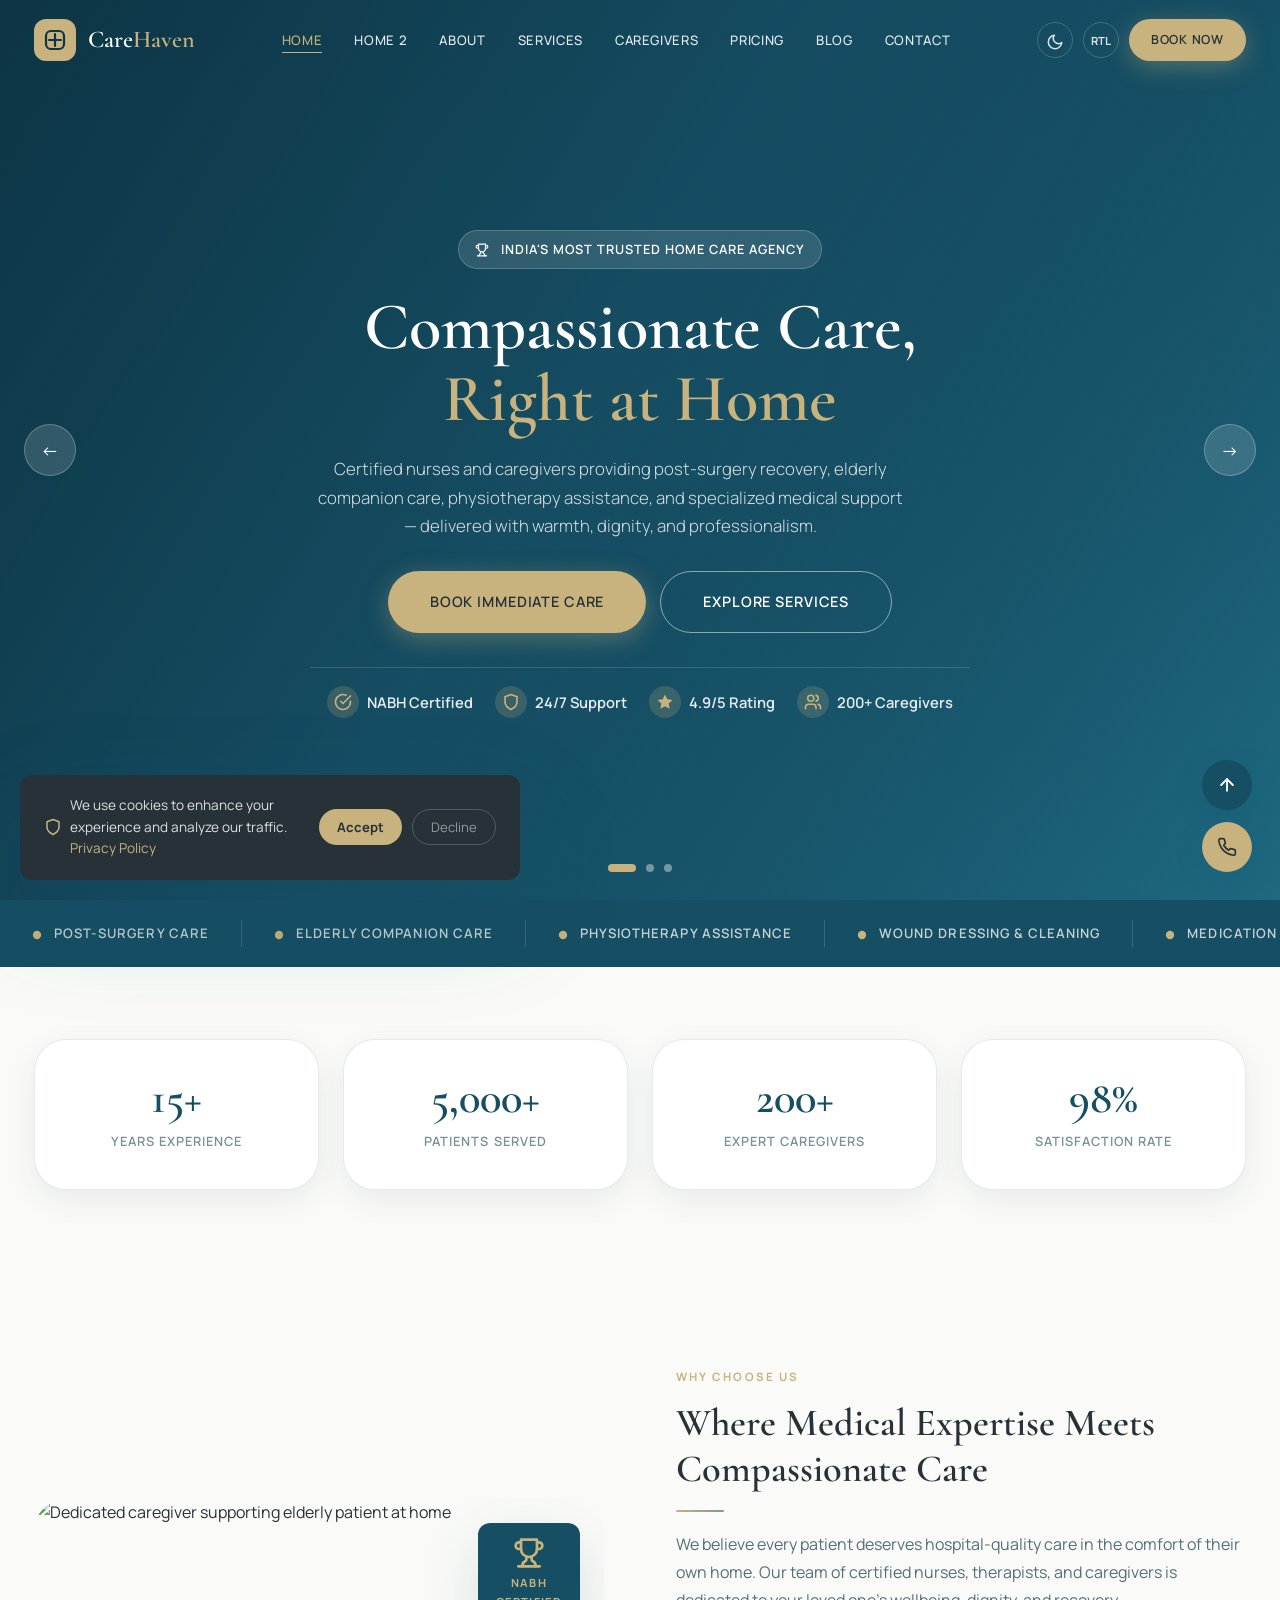
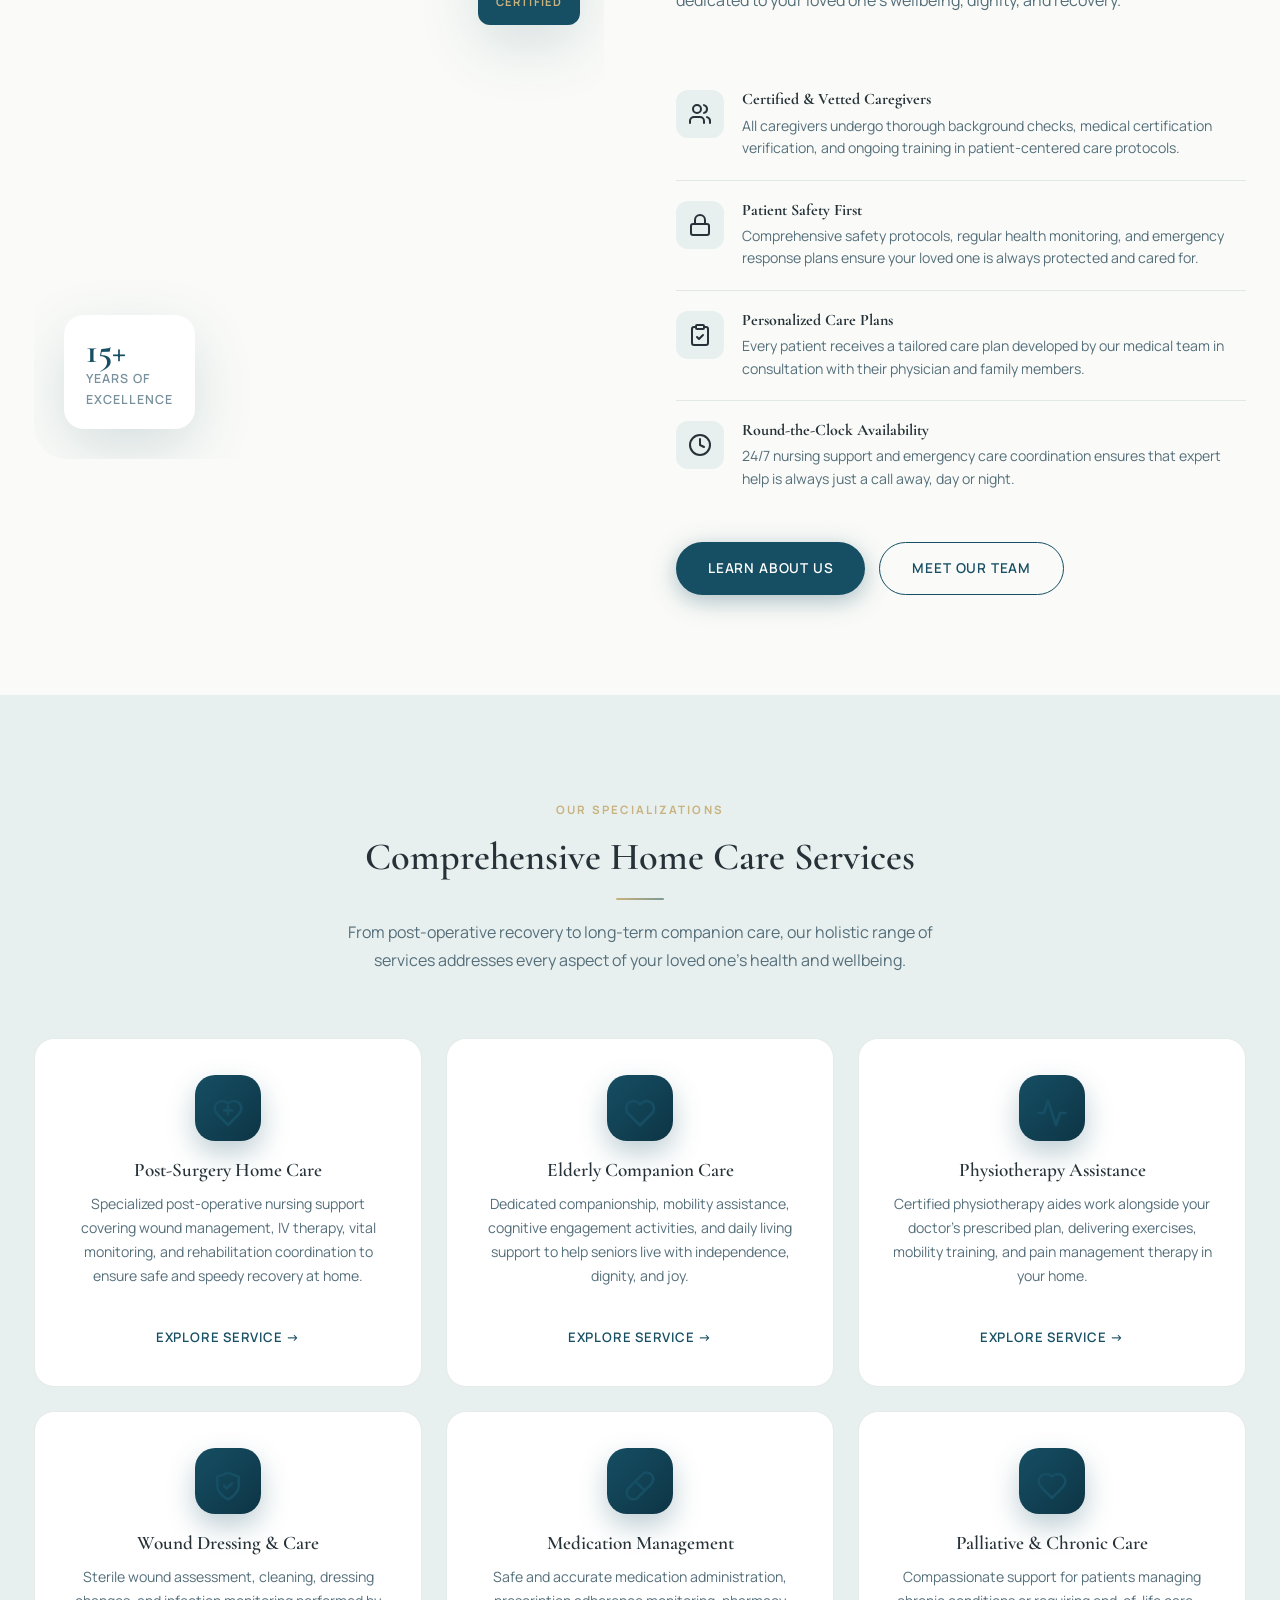
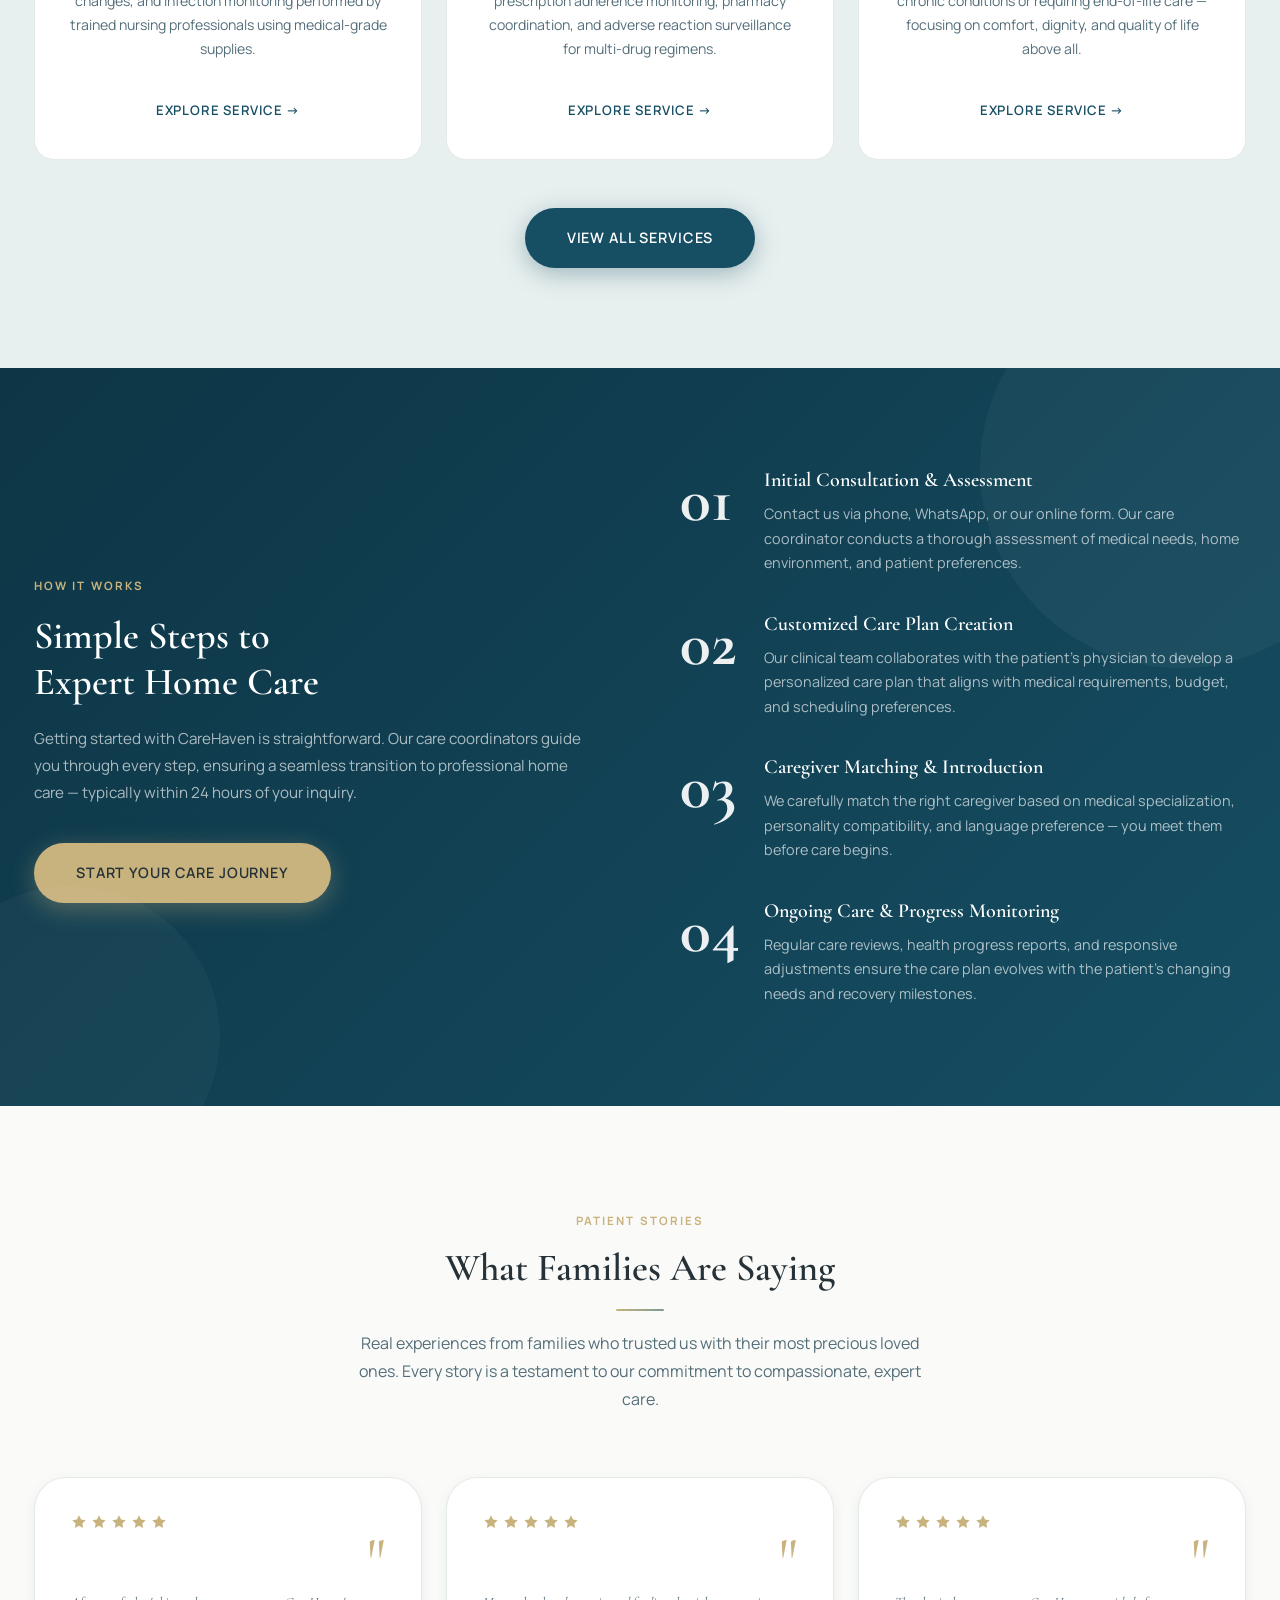
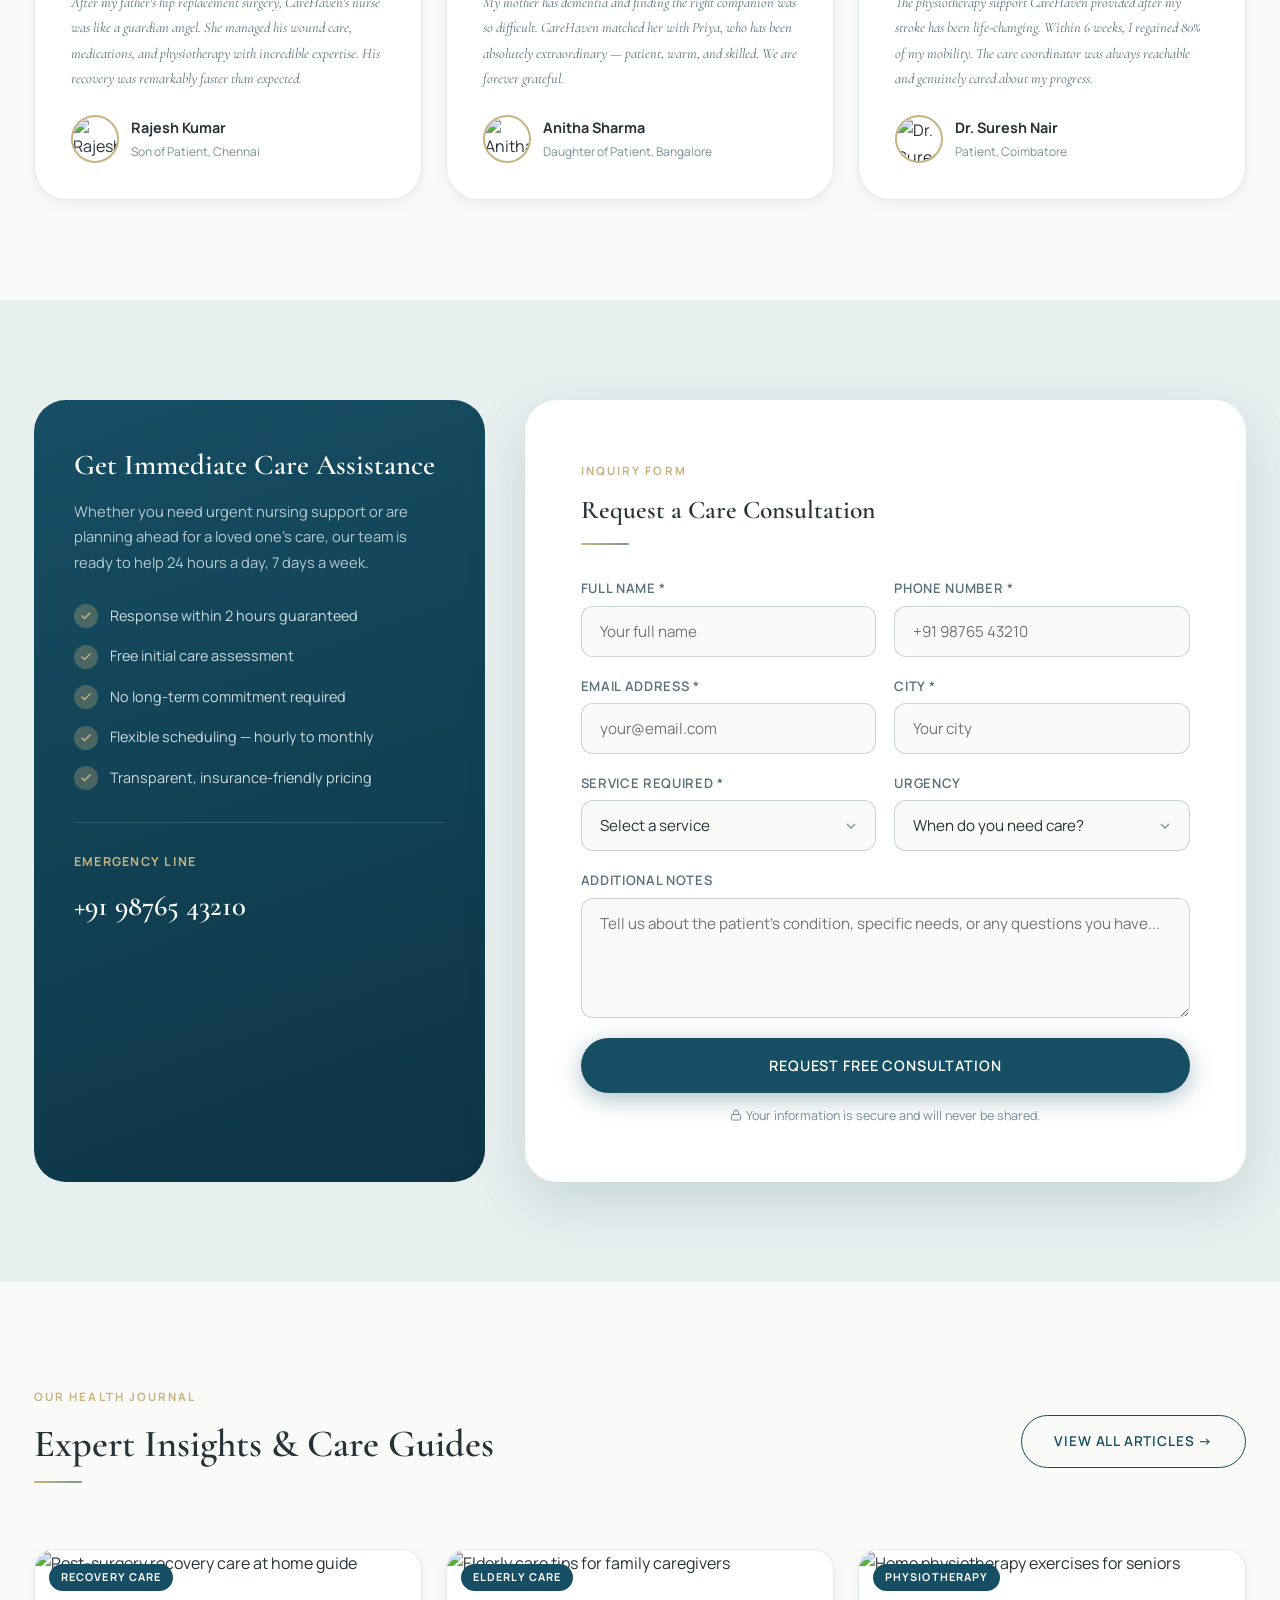
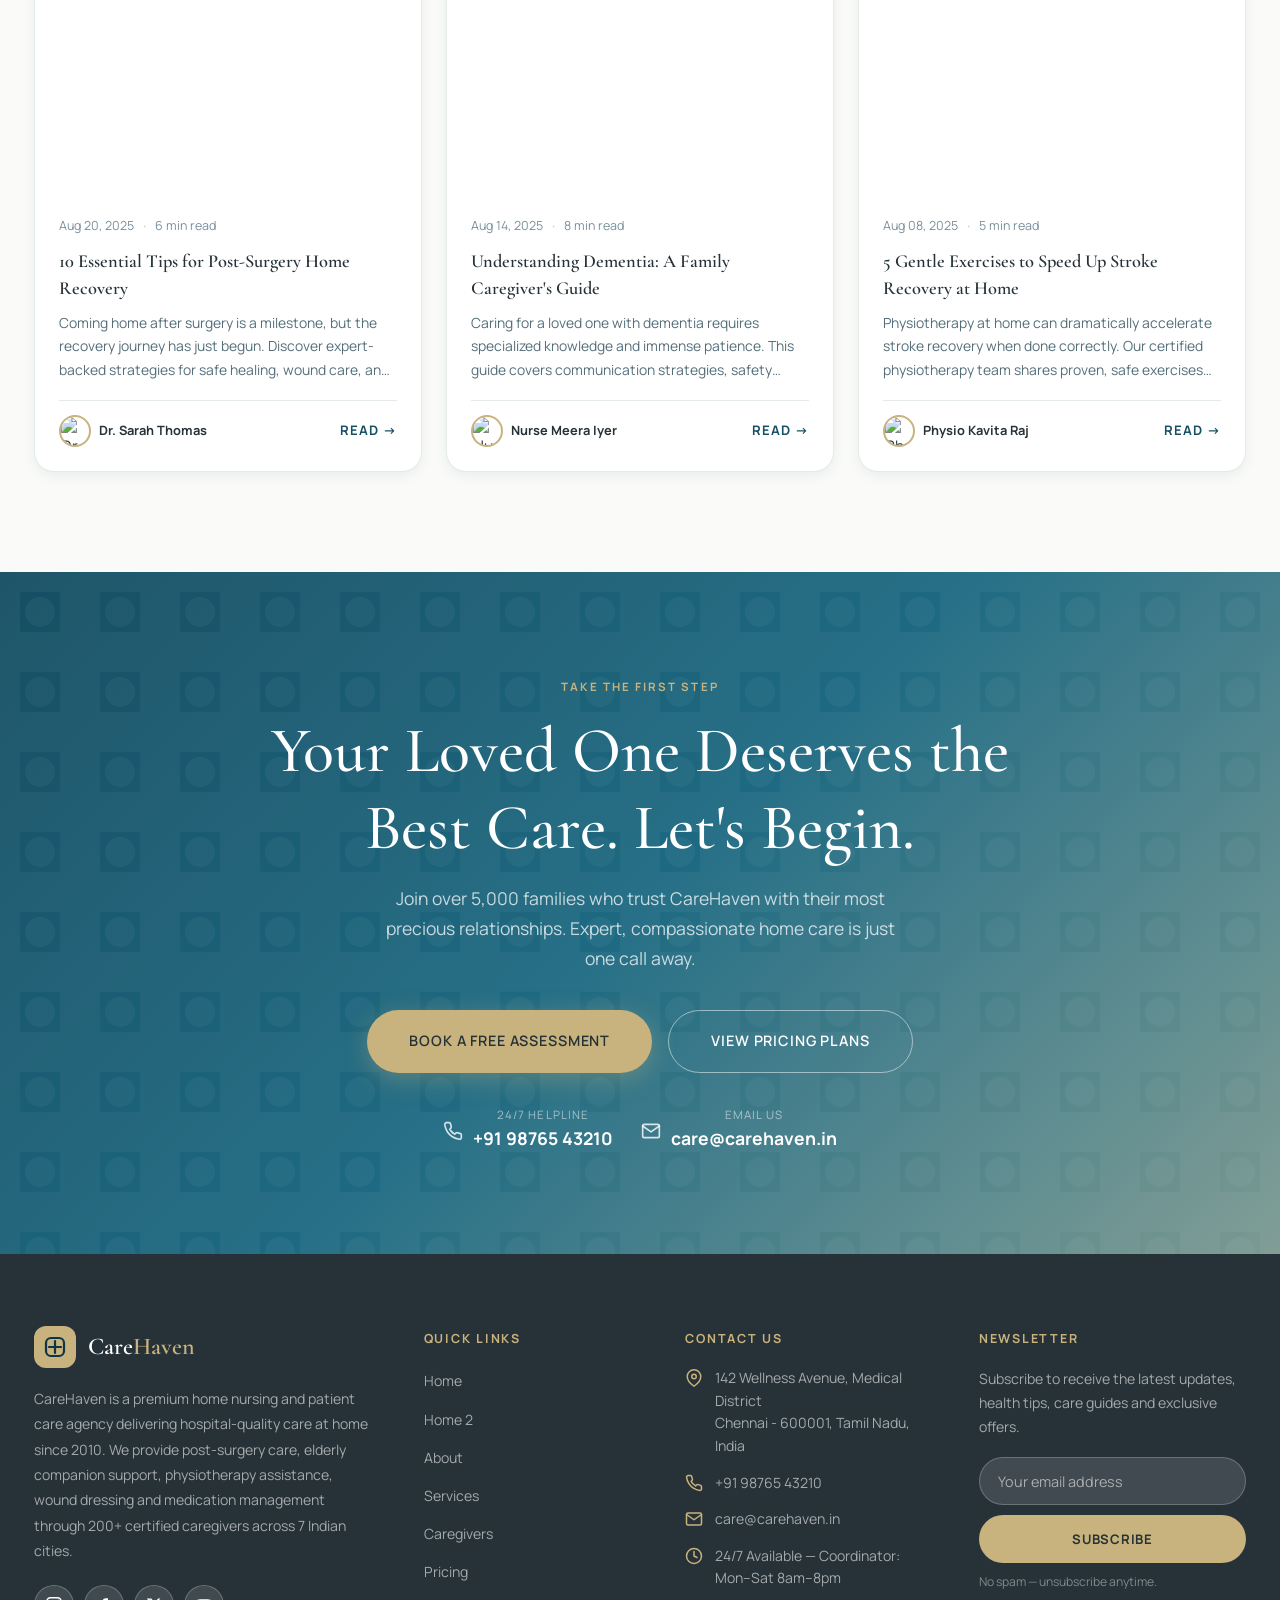
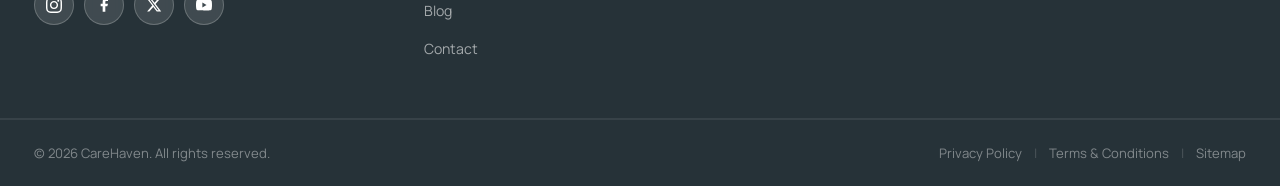
==== index.html @ 0d13df0e "home1 1" ====
<!DOCTYPE html>
<html lang="en" data-theme="light" dir="ltr">
<head>
  <meta charset="UTF-8">
  <meta name="viewport" content="width=device-width, initial-scale=1.0">
  <meta name="description" content="CareHaven — Premium Home Nursing & Patient Care Agency. Post-surgery care, elderly companion care, physiotherapy, wound dressing, and medication management by certified caregivers.">
  <meta name="keywords" content="home nursing, patient care, elderly care, post surgery care, physiotherapy home, wound dressing, medication management, caregiver Chennai">
  <meta property="og:title" content="CareHaven — Premium Home Nursing & Patient Care">
  <meta property="og:description" content="Professional home nursing and patient care services delivered with compassion and excellence.">
  <meta property="og:type" content="website">
  <title>CareHaven — Premium Home Nursing & Patient Care Agency</title>
  <link rel="stylesheet" href="css/style.css">
  <link rel="preconnect" href="https://fonts.googleapis.com">
  <style>
    /* ─── Home Page Specific ─── */

    /* HERO */
    .hero {
      position: relative;
      min-height: 100vh;
      max-height: 100vh;
      display: flex;
      align-items: center;
      overflow: hidden;
      background: linear-gradient(135deg, #0D3545 0%, #164E63 55%, #1E6A82 100%);
    }
    .hero-bg {
      position: absolute;
      inset: 0;
      z-index: 0;
    }
    .hero-slide-wrap {
      position: absolute;
      inset: 0;
      opacity: 0;
      transition: opacity 1.2s ease;
      will-change: opacity;
    }
    .hero-slide-wrap.active { opacity: 1; }
    .hero-slide-wrap img {
      width: 100%;
      height: 100%;
      object-fit: cover;
      transform: scale(1.02);
      transition: transform 7s ease;
    }
    .hero-slide-wrap.active img { transform: scale(1.1); }
    .hero-gradient {
      position: absolute;
      inset: 0;
      background: linear-gradient(
        120deg,
        rgba(13,53,69,0.92) 0%,
        rgba(22,78,99,0.75) 45%,
        rgba(22,78,99,0.3) 75%,
        transparent 100%
      );
    }
    .hero .hero-content {
      position: relative;
      z-index: 5;
      max-width: 780px;
      margin: 0 auto;
      padding: calc(var(--navbar-h) + 8px) 0 24px;
      text-align: center;
    }
    .hero-eyebrow {
      display: inline-flex;
      align-items: center;
      gap: 10px;
      background: rgba(200,178,125,0.2);
      border: 1px solid rgba(200,178,125,0.4);
      color: var(--champagne);
      padding: 8px 18px;
      border-radius: var(--radius-full);
      font-size: 0.75rem;
      font-weight: 700;
      letter-spacing: 0.14em;
      text-transform: uppercase;
      margin-bottom: 12px;
      animation: fadeInLeft 0.8s ease both;
    }
    .hero-title {
      font-family: var(--font-display);
      font-size: clamp(2.1rem, 4.2vw, 3.4rem);
      font-weight: 300;
      color: var(--white);
      line-height: 1.06;
      margin-bottom: 14px;
      animation: fadeInUp 0.9s 0.1s ease both;
    }
    .hero-title strong {
      font-weight: 600;
      color: var(--champagne);
      display: block;
    }
    .hero-subtitle {
      font-size: clamp(0.95rem, 1.3vw, 1.05rem);
      color: rgba(255,255,255,0.75);
      font-weight: 300;
      line-height: 1.55;
      max-width: 600px;
      margin-bottom: 22px;
      animation: fadeInUp 1s 0.2s ease both;
    }
    .hero-actions {
      display: flex;
      flex-wrap: wrap;
      gap: 14px;
      justify-content: center;
      animation: fadeInUp 1s 0.3s ease both;
    }
    .hero-trust {
      display: flex;
      align-items: center;
      gap: 20px;
      margin-top: 20px;
      padding-top: 18px;
      border-top: 1px solid rgba(255,255,255,0.15);
      animation: fadeInUp 1s 0.4s ease both;
      flex-wrap: wrap;
      justify-content: center;
    }
    .hero-trust-item {
      display: flex;
      align-items: center;
      gap: 8px;
      font-size: 0.82rem;
      color: rgba(255,255,255,0.7);
    }
    .hero-trust-icon {
      width: 32px;
      height: 32px;
      border-radius: 50%;
      background: rgba(200,178,125,0.2);
      display: flex;
      align-items: center;
      justify-content: center;
      font-size: 0.9rem;
    }
    /* HOME STATS (after marquee) */
    .home-stats { background: var(--bg-primary); padding: 72px 0; }
    .home-stats-grid {
      display: grid;
      grid-template-columns: repeat(4, 1fr);
      gap: 24px;
    }
    .home-stat-card {
      text-align: center;
      background: var(--white, #fff);
      border: 1px solid var(--border-color, rgba(13,53,69,0.1));
      border-radius: var(--radius-xl, 20px);
      padding: 36px 20px;
      box-shadow: 0 10px 30px rgba(13,53,69,0.08);
      transition: transform .3s ease, box-shadow .3s ease;
    }
    .home-stat-card:hover {
      transform: translateY(-6px);
      box-shadow: 0 18px 40px rgba(13,53,69,0.15);
    }
    .home-stat-number {
      font-family: var(--font-display);
      font-size: 2.8rem;
      font-weight: 600;
      color: var(--teal, #164E63);
      line-height: 1;
      display: block;
    }
    .home-stat-label {
      font-size: 0.8rem;
      font-weight: 600;
      letter-spacing: 0.08em;
      text-transform: uppercase;
      color: var(--text-muted, #5c6b73);
      margin-top: 10px;
    }
    @media (max-width: 768px) {
      .home-stats-grid { grid-template-columns: repeat(2, 1fr); }
    }

    /* SERVICES STRIP */
    .services-strip {
      background: var(--teal);
      padding: 20px 0;
      overflow: hidden;
    }
    .services-strip-track {
      display: flex;
      gap: 0;
      white-space: nowrap;
      animation: marquee 30s linear infinite;
    }
    .services-strip-item {
      display: inline-flex;
      align-items: center;
      gap: 12px;
      padding: 0 32px;
      font-size: 0.82rem;
      font-weight: 600;
      letter-spacing: 0.08em;
      text-transform: uppercase;
      color: rgba(255,255,255,0.75);
      white-space: nowrap;
      border-right: 1px solid rgba(255,255,255,0.15);
    }
    .strip-dot { color: var(--champagne); font-size: 1rem; }
    @keyframes marquee {
      from { transform: translateX(0); }
      to { transform: translateX(-50%); }
    }

    /* WHY CHOOSE */
    .why-section { background: var(--bg-primary); }
    .why-image-col {
      position: relative;
      border-radius: var(--radius-xl);
      overflow: hidden;
      height: 560px;
    }
    .why-image-col img {
      width: 100%;
      height: 100%;
      object-fit: cover;
      border-radius: var(--radius-xl);
    }
    .why-badge {
      position: absolute;
      bottom: 30px;
      left: 30px;
      background: var(--white);
      border-radius: var(--radius-lg);
      padding: 18px 22px;
      box-shadow: var(--shadow-lg);
      animation: float 4s ease-in-out infinite;
    }
    .why-badge-num {
      font-family: var(--font-display);
      font-size: 2.2rem;
      font-weight: 700;
      color: var(--teal);
      line-height: 1;
    }
    .why-badge-txt {
      font-size: 0.78rem;
      font-weight: 600;
      color: var(--text-muted);
      text-transform: uppercase;
      letter-spacing: 0.08em;
    }
    .why-feature {
      display: flex;
      gap: 18px;
      align-items: flex-start;
      padding: 20px 0;
      border-bottom: 1px solid var(--border-light);
    }
    .why-feature:last-child { border-bottom: none; }
    .why-feature-icon {
      width: 48px;
      height: 48px;
      border-radius: var(--radius-md);
      background: var(--mist);
      display: flex;
      align-items: center;
      justify-content: center;
      font-size: 1.3rem;
      flex-shrink: 0;
      transition: transform var(--transition-smooth);
    }
    .why-feature:hover .why-feature-icon { transform: scale(1.1) rotate(5deg); }
    .why-feature h4 { font-size: 1rem; font-weight: 700; margin-bottom: 5px; }
    .why-feature p { font-size: 0.88rem; color: var(--text-secondary); line-height: 1.6; }

    /* SERVICES GRID */
    .services-section { background: var(--bg-secondary); }

    /* CARE PROCESS */
    .process-section {
      background: linear-gradient(135deg, var(--teal-dark) 0%, var(--teal) 100%);
      position: relative;
      overflow: hidden;
    }
    .process-section::before {
      content: '';
      position: absolute;
      top: -100px;
      right: -100px;
      width: 400px;
      height: 400px;
      border-radius: 50%;
      background: rgba(255,255,255,0.04);
    }
    .process-section::after {
      content: '';
      position: absolute;
      bottom: -80px;
      left: -80px;
      width: 300px;
      height: 300px;
      border-radius: 50%;
      background: rgba(255,255,255,0.03);
    }
    .process-number-dark { color: rgba(255,255,255,0.92) !important; }
    .process-content-dark h3 { color: var(--white); }
    .process-content-dark p { color: rgba(255,255,255,0.65); }

    /* TESTIMONIALS */
    .testimonials-section { background: var(--bg-primary); }
    .testimonial-track {
      display: grid;
      grid-template-columns: repeat(3, 1fr);
      gap: 24px;
    }

    /* CTA BAND */
    .cta-band {
      position: relative;
      padding: 100px 0;
      background: linear-gradient(135deg, var(--teal) 0%, var(--teal-light) 50%, var(--sage) 100%);
      overflow: hidden;
    }
    .cta-band::before {
      content: '';
      position: absolute;
      inset: 0;
      background: url("data:image/svg+xml,%3Csvg width='80' height='80' viewBox='0 0 80 80' xmlns='http://www.w3.org/2000/svg'%3E%3Cg fill='%23FFFFFF' fill-opacity='0.04'%3E%3Cpath d='M0 0h80v80H0V0zm20 20v40h40V20H20zm20 35a15 15 0 1 1 0-30 15 15 0 0 1 0 30z' fill-rule='evenodd'/%3E%3C/g%3E%3C/svg%3E");
    }
    .cta-content { position: relative; z-index: 1; text-align: center; }
    .cta-content h2 {
      font-family: var(--font-display);
      font-size: clamp(2.2rem, 5vw, 4rem);
      font-weight: 500;
      color: var(--white);
      margin-bottom: 18px;
    }
    .cta-content p { color: rgba(255,255,255,0.75); font-size: 1.1rem; max-width: 540px; margin: 0 auto 36px; }
    .cta-actions { display: flex; gap: 16px; justify-content: center; flex-wrap: wrap; }
    .cta-phones {
      display: flex;
      gap: 28px;
      justify-content: center;
      margin-top: 32px;
      flex-wrap: wrap;
    }
    .cta-phone-item {
      display: flex;
      align-items: center;
      gap: 10px;
      color: rgba(255,255,255,0.8);
      font-size: 0.9rem;
    }
    .cta-phone-icon { font-size: 1.2rem; }

    /* INQUIRY FORM SECTION */
    .inquiry-section {
      background: var(--bg-secondary);
    }
    .inquiry-card {
      background: var(--bg-card);
      border-radius: var(--radius-xl);
      padding: 56px;
      box-shadow: var(--shadow-lg);
    }
    .inquiry-side {
      background: linear-gradient(160deg, var(--teal) 0%, var(--teal-dark) 100%);
      border-radius: var(--radius-xl);
      padding: 48px 40px;
      color: white;
    }
    .inquiry-side h3 {
      font-family: var(--font-display);
      font-size: 1.8rem;
      color: white;
      margin-bottom: 16px;
    }
    .inquiry-side p { color: rgba(255,255,255,0.7); font-size: 0.92rem; line-height: 1.75; margin-bottom: 28px; }
    .inquiry-feature-list { display: flex; flex-direction: column; gap: 16px; }
    .inquiry-feature-item {
      display: flex;
      align-items: center;
      gap: 12px;
      font-size: 0.9rem;
      color: rgba(255,255,255,0.8);
    }
    .inquiry-check {
      width: 24px;
      height: 24px;
      border-radius: 50%;
      background: rgba(200,178,125,0.3);
      display: flex;
      align-items: center;
      justify-content: center;
      font-size: 0.75rem;
      color: var(--champagne);
      flex-shrink: 0;
    }

    /* BLOG PREVIEW */
    .blog-preview { background: var(--bg-primary); }

    /* Mobile adjustments */
    @media (max-width: 1024px) {
      .inquiry-card { padding: 36px; }
      .testimonial-track { grid-template-columns: repeat(2, 1fr); }
    }
    @media (max-width: 768px) {
      .hero-title { font-size: 2.2rem; }
      .testimonial-track { grid-template-columns: 1fr; }
      .why-image-col { height: 380px; }
      .inquiry-card { padding: 24px; }
    }
  </style>
</head>
<body>

<!-- PAGE TRANSITION -->
<div class="page-transition" id="pageTransition"></div>

<!-- NAVBAR -->
<nav id="navbar" class="transparent">
  <div class="nav-container">
    <a href="index.html" class="nav-logo">
      <div class="nav-logo-icon"><svg width="22" height="22" viewBox="0 0 24 24" fill="none" stroke="currentColor" stroke-width="2.2" stroke-linecap="round" stroke-linejoin="round"><path d="M12 6v12M6 12h12"/><rect x="3" y="3" width="18" height="18" rx="5"/></svg></div>
      <span class="nav-logo-text">Care<span>Haven</span></span>
    </a>
    <ul class="nav-menu">
      <li><a href="index.html" class="nav-link active">Home</a></li>
      <li><a href="home2.html" class="nav-link">Home 2</a></li>
      <li><a href="about.html" class="nav-link">About</a></li>
      <li><a href="services.html" class="nav-link">Services</a></li>
      <li><a href="caregivers.html" class="nav-link">Caregivers</a></li>
      <li><a href="pricing.html" class="nav-link">Pricing</a></li>
      <li><a href="blog.html" class="nav-link">Blog</a></li>
      <li><a href="contact.html" class="nav-link">Contact</a></li>
    </ul>
    <div class="nav-actions">
      <button class="nav-toggle-btn" data-theme-toggle title="Toggle Theme"><span id="themeIcon"><svg width="18" height="18" viewBox="0 0 24 24" fill="none" stroke="currentColor" stroke-width="2" stroke-linecap="round" stroke-linejoin="round"><path d="M21 12.79A9 9 0 1 1 11.21 3 7 7 0 0 0 21 12.79z"/></svg></span></button>
      <button class="nav-toggle-btn" id="dirToggle" data-dir-toggle style="font-size:0.7rem;font-weight:700;">RTL</button>
      <a href="contact.html" class="btn btn-champagne btn-sm nav-cta">Book Now</a>
      <button class="hamburger" id="hamburger" aria-label="Open Menu"><span></span><span></span><span></span></button>
    </div>
  </div>
</nav>
<div class="mobile-nav-overlay" id="mobileOverlay"></div>
<div class="mobile-nav" id="mobileNav">
  <a href="index.html" class="mobile-nav-link active">Home</a>
  <a href="home2.html" class="mobile-nav-link">Home 2</a>
  <a href="about.html" class="mobile-nav-link">About</a>
  <a href="services.html" class="mobile-nav-link">Services</a>
  <a href="caregivers.html" class="mobile-nav-link">Caregivers</a>
  <a href="pricing.html" class="mobile-nav-link">Pricing</a>
  <a href="blog.html" class="mobile-nav-link">Blog</a>
  <a href="contact.html" class="mobile-nav-link">Contact</a>
  <a href="contact.html" class="btn btn-primary">Book Now</a>
  <div style="display:flex;gap:12px;margin-top:24px;">
    <button class="btn btn-outline btn-sm" data-theme-toggle><span id="themeIcon2"><svg width="18" height="18" viewBox="0 0 24 24" fill="none" stroke="currentColor" stroke-width="2" stroke-linecap="round" stroke-linejoin="round"><path d="M21 12.79A9 9 0 1 1 11.21 3 7 7 0 0 0 21 12.79z"/></svg></span> Theme</button>
    <button class="btn btn-outline btn-sm" data-dir-toggle id="dirToggle2">RTL</button>
  </div>
</div>

<!-- ═══════════════════════════════════════════════════
     SECTION 1 — HERO SLIDER
     ═══════════════════════════════════════════════════ -->
<section class="hero" id="heroSlider">
  <div class="hero-bg">
    <div class="hero-slide-wrap active" id="slide1">
      <img src="https://images.unsplash.com/photo-1576091160399-112ba8d25d1d?w=1800&auto=format&fit=crop&q=80" alt="Professional nurse caring for elderly patient at home" loading="eager">
      <div class="hero-gradient"></div>
    </div>
    <div class="hero-slide-wrap" id="slide2">
      <img src="https://images.unsplash.com/photo-1559757175-5700dde675bc?w=1800&auto=format&fit=crop&q=80" alt="Home physiotherapy session with caregiver" loading="eager">
      <div class="hero-gradient"></div>
    </div>
    <div class="hero-slide-wrap" id="slide3">
      <img src="https://images.unsplash.com/photo-1582750433449-648ed127bb54?w=1800&auto=format&fit=crop&q=80" alt="Nurse assisting post-surgery patient at home" loading="eager">
      <div class="hero-gradient"></div>
    </div>
  </div>

  <div class="container" style="position:relative;z-index:5;width:100%;">
    <div class="hero-content" style="max-width:660px;">
      <div class="hero-eyebrow">
        <span><svg width="14" height="14" viewBox="0 0 24 24" fill="none" stroke="currentColor" stroke-width="2" stroke-linecap="round" stroke-linejoin="round" style="vertical-align:middle;margin-right:4px;"><path d="M6 9H4.5a2.5 2.5 0 0 1 0-5H6"/><path d="M18 9h1.5a2.5 2.5 0 0 0 0-5H18"/><path d="M4 22h16"/><path d="M10 14.66V17c0 .55-.47.98-.97 1.21C7.85 18.75 7 20.24 7 22"/><path d="M14 14.66V17c0 .55.47.98.97 1.21C16.15 18.75 17 20.24 17 22"/><path d="M18 2H6v7a6 6 0 0 0 12 0V2z"/></svg></span> India's Most Trusted Home Care Agency
      </div>
      <h1 class="hero-title">
        Compassionate Care,
        <strong>Right at Home</strong>
      </h1>
      <p class="hero-subtitle">
        Certified nurses and caregivers providing post-surgery recovery, elderly companion care, physiotherapy assistance, and specialized medical support — delivered with warmth, dignity, and professionalism.
      </p>
      <div class="hero-actions">
        <a href="contact.html" class="btn btn-champagne btn-lg">Book Immediate Care</a>
        <a href="services.html" class="btn btn-outline-white btn-lg">Explore Services</a>
      </div>
      <div class="hero-trust">
        <div class="hero-trust-item">
          <div class="hero-trust-icon"><svg width="18" height="18" viewBox="0 0 24 24" fill="none" stroke="currentColor" stroke-width="2.2" stroke-linecap="round" stroke-linejoin="round"><path d="M22 11.08V12a10 10 0 1 1-5.93-9.14"/><polyline points="22 4 12 14.01 9 11.01"/></svg></div>
          <span>NABH Certified</span>
        </div>
        <div class="hero-trust-item">
          <div class="hero-trust-icon"><svg width="18" height="18" viewBox="0 0 24 24" fill="none" stroke="currentColor" stroke-width="2.2" stroke-linecap="round" stroke-linejoin="round"><path d="M12 22s8-4 8-10V5l-8-3-8 3v7c0 6 8 10 8 10z"/></svg></div>
          <span>24/7 Support</span>
        </div>
        <div class="hero-trust-item">
          <div class="hero-trust-icon"><svg width="18" height="18" viewBox="0 0 24 24" fill="currentColor"><polygon points="12 2 15.09 8.26 22 9.27 17 14.14 18.18 21.02 12 17.77 5.82 21.02 7 14.14 2 9.27 8.91 8.26 12 2"/></svg></div>
          <span>4.9/5 Rating</span>
        </div>
        <div class="hero-trust-item">
          <div class="hero-trust-icon"><svg width="18" height="18" viewBox="0 0 24 24" fill="none" stroke="currentColor" stroke-width="2.2" stroke-linecap="round" stroke-linejoin="round"><path d="M16 21v-2a4 4 0 0 0-4-4H6a4 4 0 0 0-4 4v2"/><circle cx="9" cy="7" r="4"/><path d="M22 21v-2a4 4 0 0 0-3-3.87"/><path d="M16 3.13a4 4 0 0 1 0 7.75"/></svg></div>
          <span>200+ Caregivers</span>
        </div>
      </div>
    </div>
  </div>

  <!-- Slider Controls -->
  <div class="slider-controls">
    <div class="slider-dot active" data-slide="0"></div>
    <div class="slider-dot" data-slide="1"></div>
    <div class="slider-dot" data-slide="2"></div>
  </div>
  <div class="slider-arrows">
    <button class="slider-arrow slider-prev" aria-label="Previous slide">←</button>
    <button class="slider-arrow slider-next" aria-label="Next slide">→</button>
  </div>
</section>

<!-- ═══════════════════════════════════════════════════
     SERVICES MARQUEE STRIP
     ═══════════════════════════════════════════════════ -->
<div class="services-strip">
  <div class="services-strip-track">
    <!-- Duplicated for infinite scroll -->
    <span class="services-strip-item"><span class="strip-dot"><svg width="10" height="10" viewBox="0 0 24 24" fill="currentColor" style="vertical-align:middle;"><circle cx="12" cy="12" r="10"/></svg></span>Post-Surgery Care</span>
    <span class="services-strip-item"><span class="strip-dot"><svg width="10" height="10" viewBox="0 0 24 24" fill="currentColor" style="vertical-align:middle;"><circle cx="12" cy="12" r="10"/></svg></span>Elderly Companion Care</span>
    <span class="services-strip-item"><span class="strip-dot"><svg width="10" height="10" viewBox="0 0 24 24" fill="currentColor" style="vertical-align:middle;"><circle cx="12" cy="12" r="10"/></svg></span>Physiotherapy Assistance</span>
    <span class="services-strip-item"><span class="strip-dot"><svg width="10" height="10" viewBox="0 0 24 24" fill="currentColor" style="vertical-align:middle;"><circle cx="12" cy="12" r="10"/></svg></span>Wound Dressing & Cleaning</span>
    <span class="services-strip-item"><span class="strip-dot"><svg width="10" height="10" viewBox="0 0 24 24" fill="currentColor" style="vertical-align:middle;"><circle cx="12" cy="12" r="10"/></svg></span>Medication Management</span>
    <span class="services-strip-item"><span class="strip-dot"><svg width="10" height="10" viewBox="0 0 24 24" fill="currentColor" style="vertical-align:middle;"><circle cx="12" cy="12" r="10"/></svg></span>Patient Safety Monitoring</span>
    <span class="services-strip-item"><span class="strip-dot"><svg width="10" height="10" viewBox="0 0 24 24" fill="currentColor" style="vertical-align:middle;"><circle cx="12" cy="12" r="10"/></svg></span>Palliative Care Support</span>
    <span class="services-strip-item"><span class="strip-dot"><svg width="10" height="10" viewBox="0 0 24 24" fill="currentColor" style="vertical-align:middle;"><circle cx="12" cy="12" r="10"/></svg></span>24/7 Nursing Support</span>
    <span class="services-strip-item"><span class="strip-dot"><svg width="10" height="10" viewBox="0 0 24 24" fill="currentColor" style="vertical-align:middle;"><circle cx="12" cy="12" r="10"/></svg></span>Post-Surgery Care</span>
    <span class="services-strip-item"><span class="strip-dot"><svg width="10" height="10" viewBox="0 0 24 24" fill="currentColor" style="vertical-align:middle;"><circle cx="12" cy="12" r="10"/></svg></span>Elderly Companion Care</span>
    <span class="services-strip-item"><span class="strip-dot"><svg width="10" height="10" viewBox="0 0 24 24" fill="currentColor" style="vertical-align:middle;"><circle cx="12" cy="12" r="10"/></svg></span>Physiotherapy Assistance</span>
    <span class="services-strip-item"><span class="strip-dot"><svg width="10" height="10" viewBox="0 0 24 24" fill="currentColor" style="vertical-align:middle;"><circle cx="12" cy="12" r="10"/></svg></span>Wound Dressing & Cleaning</span>
    <span class="services-strip-item"><span class="strip-dot"><svg width="10" height="10" viewBox="0 0 24 24" fill="currentColor" style="vertical-align:middle;"><circle cx="12" cy="12" r="10"/></svg></span>Medication Management</span>
    <span class="services-strip-item"><span class="strip-dot"><svg width="10" height="10" viewBox="0 0 24 24" fill="currentColor" style="vertical-align:middle;"><circle cx="12" cy="12" r="10"/></svg></span>Patient Safety Monitoring</span>
    <span class="services-strip-item"><span class="strip-dot"><svg width="10" height="10" viewBox="0 0 24 24" fill="currentColor" style="vertical-align:middle;"><circle cx="12" cy="12" r="10"/></svg></span>Palliative Care Support</span>
    <span class="services-strip-item"><span class="strip-dot"><svg width="10" height="10" viewBox="0 0 24 24" fill="currentColor" style="vertical-align:middle;"><circle cx="12" cy="12" r="10"/></svg></span>24/7 Nursing Support</span>
  </div>
</div>

<!-- ═══════════════════════════════════════════════════
     HOME STATS
     ═══════════════════════════════════════════════════ -->
<section class="home-stats">
  <div class="container">
    <div class="home-stats-grid">
      <div class="home-stat-card">
        <span class="home-stat-number" data-count="15" data-suffix="+">15+</span>
        <div class="home-stat-label">Years Experience</div>
      </div>
      <div class="home-stat-card">
        <span class="home-stat-number" data-count="5000" data-suffix="+">5000+</span>
        <div class="home-stat-label">Patients Served</div>
      </div>
      <div class="home-stat-card">
        <span class="home-stat-number" data-count="200" data-suffix="+">200+</span>
        <div class="home-stat-label">Expert Caregivers</div>
      </div>
      <div class="home-stat-card">
        <span class="home-stat-number" data-count="98" data-suffix="%">98%</span>
        <div class="home-stat-label">Satisfaction Rate</div>
      </div>
    </div>
  </div>
</section>

<!-- ═══════════════════════════════════════════════════
     SECTION 2 — WHY CHOOSE CAREHAVEN
     ═══════════════════════════════════════════════════ -->
<section class="why-section section-py">
  <div class="container">
    <div style="display:grid;grid-template-columns:1fr 1fr;gap:72px;align-items:center;">
      <div class="why-image-col reveal">
        <img src="https://images.unsplash.com/photo-1612349317150-e413f6a5b16d?w=800&auto=format&fit=crop&q=80" alt="Dedicated caregiver supporting elderly patient at home" data-zoom>
        <div class="why-badge">
          <div class="why-badge-num">15+</div>
          <div class="why-badge-txt">Years of<br>Excellence</div>
        </div>
        <!-- Floating cert badge -->
        <div style="position:absolute;top:24px;right:24px;background:var(--teal);color:white;border-radius:var(--radius-md);padding:14px 18px;box-shadow:var(--shadow-lg);text-align:center;animation:float 5s 1s ease-in-out infinite;">
          <div style="font-size:1.8rem;margin-bottom:4px;color:var(--champagne);display:flex;justify-content:center;"><svg width="32" height="32" viewBox="0 0 24 24" fill="none" stroke="currentColor" stroke-width="2" stroke-linecap="round" stroke-linejoin="round"><path d="M6 9H4.5a2.5 2.5 0 0 1 0-5H6"/><path d="M18 9h1.5a2.5 2.5 0 0 0 0-5H18"/><path d="M4 22h16"/><path d="M10 14.66V17c0 .55-.47.98-.97 1.21C7.85 18.75 7 20.24 7 22"/><path d="M14 14.66V17c0 .55.47.98.97 1.21C16.15 18.75 17 20.24 17 22"/><path d="M18 2H6v7a6 6 0 0 0 12 0V2z"/></svg></div>
          <div style="font-size:0.7rem;font-weight:700;letter-spacing:0.1em;text-transform:uppercase;color:var(--champagne);">NABH<br>Certified</div>
        </div>
      </div>
      <div class="reveal reveal-delay-1">
        <div class="section-header">
          <span class="label">Why Choose Us</span>
          <h2 class="h2">Where Medical Expertise Meets Compassionate Care</h2>
          <div class="divider-line"></div>
          <p>We believe every patient deserves hospital-quality care in the comfort of their own home. Our team of certified nurses, therapists, and caregivers is dedicated to your loved one's wellbeing, dignity, and recovery.</p>
        </div>
        <div>
          <div class="why-feature">
            <div class="why-feature-icon"><svg width="24" height="24" viewBox="0 0 24 24" fill="none" stroke="currentColor" stroke-width="2" stroke-linecap="round" stroke-linejoin="round"><path d="M16 21v-2a4 4 0 0 0-4-4H6a4 4 0 0 0-4 4v2"/><circle cx="9" cy="7" r="4"/><path d="M22 21v-2a4 4 0 0 0-3-3.87"/><path d="M16 3.13a4 4 0 0 1 0 7.75"/></svg></div>
            <div>
              <h4>Certified & Vetted Caregivers</h4>
              <p>All caregivers undergo thorough background checks, medical certification verification, and ongoing training in patient-centered care protocols.</p>
            </div>
          </div>
          <div class="why-feature">
            <div class="why-feature-icon"><svg width="24" height="24" viewBox="0 0 24 24" fill="none" stroke="currentColor" stroke-width="2" stroke-linecap="round" stroke-linejoin="round"><rect x="3" y="11" width="18" height="11" rx="2" ry="2"/><path d="M7 11V7a5 5 0 0 1 10 0v4"/></svg></div>
            <div>
              <h4>Patient Safety First</h4>
              <p>Comprehensive safety protocols, regular health monitoring, and emergency response plans ensure your loved one is always protected and cared for.</p>
            </div>
          </div>
          <div class="why-feature">
            <div class="why-feature-icon"><svg width="24" height="24" viewBox="0 0 24 24" fill="none" stroke="currentColor" stroke-width="2" stroke-linecap="round" stroke-linejoin="round"><path d="M16 4h2a2 2 0 0 1 2 2v14a2 2 0 0 1-2 2H6a2 2 0 0 1-2-2V6a2 2 0 0 1 2-2h2"/><rect x="8" y="2" width="8" height="4" rx="1" ry="1"/><path d="m9 14 2 2 4-4"/></svg></div>
            <div>
              <h4>Personalized Care Plans</h4>
              <p>Every patient receives a tailored care plan developed by our medical team in consultation with their physician and family members.</p>
            </div>
          </div>
          <div class="why-feature">
            <div class="why-feature-icon"><svg width="24" height="24" viewBox="0 0 24 24" fill="none" stroke="currentColor" stroke-width="2" stroke-linecap="round" stroke-linejoin="round"><circle cx="12" cy="12" r="10"/><polyline points="12 6 12 12 16 14"/></svg></div>
            <div>
              <h4>Round-the-Clock Availability</h4>
              <p>24/7 nursing support and emergency care coordination ensures that expert help is always just a call away, day or night.</p>
            </div>
          </div>
        </div>
        <div style="display:flex;gap:14px;margin-top:32px;flex-wrap:wrap;">
          <a href="about.html" class="btn btn-primary">Learn About Us</a>
          <a href="caregivers.html" class="btn btn-outline">Meet Our Team</a>
        </div>
      </div>
    </div>
  </div>
</section>

<!-- ═══════════════════════════════════════════════════
     SECTION 3 — CORE SERVICES
     ═══════════════════════════════════════════════════ -->
<section class="services-section section-py">
  <div class="container">
    <div class="section-header centered reveal">
      <span class="label">Our Specializations</span>
      <h2 class="h2">Comprehensive Home Care Services</h2>
      <div class="divider-line"></div>
      <p>From post-operative recovery to long-term companion care, our holistic range of services addresses every aspect of your loved one's health and wellbeing.</p>
    </div>
    <div class="grid-3">
      <div class="service-card reveal reveal-delay-1">
        <div class="service-icon"><svg width="32" height="32" viewBox="0 0 24 24" fill="none" stroke="currentColor" stroke-width="2" stroke-linecap="round" stroke-linejoin="round"><path d="M19 14c1.49-1.46 3-3.21 3-5.5A5.5 5.5 0 0 0 16.5 3c-1.76 0-3 .5-4.5 2-1.5-1.5-2.74-2-4.5-2A5.5 5.5 0 0 0 2 8.5c0 2.3 1.5 4.05 3 5.5l7 7Z"/><path d="M12 7v6M9 10h6"/></svg></div>
        <h3>Post-Surgery Home Care</h3>
        <p>Specialized post-operative nursing support covering wound management, IV therapy, vital monitoring, and rehabilitation coordination to ensure safe and speedy recovery at home.</p>
        <a href="services.html#post-surgery" class="service-link">Explore Service →</a>
      </div>
      <div class="service-card reveal reveal-delay-2">
        <div class="service-icon"><svg width="32" height="32" viewBox="0 0 24 24" fill="none" stroke="currentColor" stroke-width="2" stroke-linecap="round" stroke-linejoin="round"><path d="M20.84 4.61a5.5 5.5 0 0 0-7.78 0L12 5.67l-1.06-1.06a5.5 5.5 0 0 0-7.78 7.78l1.06 1.06L12 21.23l7.78-7.78 1.06-1.06a5.5 5.5 0 0 0 0-7.78z"/></svg></div>
        <h3>Elderly Companion Care</h3>
        <p>Dedicated companionship, mobility assistance, cognitive engagement activities, and daily living support to help seniors live with independence, dignity, and joy.</p>
        <a href="services.html#elderly-care" class="service-link">Explore Service →</a>
      </div>
      <div class="service-card reveal reveal-delay-3">
        <div class="service-icon"><svg width="32" height="32" viewBox="0 0 24 24" fill="none" stroke="currentColor" stroke-width="2" stroke-linecap="round" stroke-linejoin="round"><polyline points="22 12 18 12 15 21 9 3 6 12 2 12"/></svg></div>
        <h3>Physiotherapy Assistance</h3>
        <p>Certified physiotherapy aides work alongside your doctor's prescribed plan, delivering exercises, mobility training, and pain management therapy in your home.</p>
        <a href="services.html#physiotherapy" class="service-link">Explore Service →</a>
      </div>
      <div class="service-card reveal reveal-delay-1">
        <div class="service-icon"><svg width="32" height="32" viewBox="0 0 24 24" fill="none" stroke="currentColor" stroke-width="2" stroke-linecap="round" stroke-linejoin="round"><path d="M12 22s8-4 8-10V5l-8-3-8 3v7c0 6 8 10 8 10z"/><polyline points="9 12 11 14 15 10"/></svg></div>
        <h3>Wound Dressing & Care</h3>
        <p>Sterile wound assessment, cleaning, dressing changes, and infection monitoring performed by trained nursing professionals using medical-grade supplies.</p>
        <a href="services.html#wound-care" class="service-link">Explore Service →</a>
      </div>
      <div class="service-card reveal reveal-delay-2">
        <div class="service-icon"><svg width="32" height="32" viewBox="0 0 24 24" fill="none" stroke="currentColor" stroke-width="2" stroke-linecap="round" stroke-linejoin="round"><path d="m10.5 20.5 10-10a4.95 4.95 0 1 0-7-7l-10 10a4.95 4.95 0 1 0 7 7Z"/><path d="m8.5 8.5 7 7"/></svg></div>
        <h3>Medication Management</h3>
        <p>Safe and accurate medication administration, prescription adherence monitoring, pharmacy coordination, and adverse reaction surveillance for multi-drug regimens.</p>
        <a href="services.html#medication" class="service-link">Explore Service →</a>
      </div>
      <div class="service-card reveal reveal-delay-3">
        <div class="service-icon"><svg width="32" height="32" viewBox="0 0 24 24" fill="none" stroke="currentColor" stroke-width="2" stroke-linecap="round" stroke-linejoin="round"><path d="M19 14c1.49-1.46 3-3.21 3-5.5A5.5 5.5 0 0 0 16.5 3c-1.76 0-3 .5-4.5 2-1.5-1.5-2.74-2-4.5-2A5.5 5.5 0 0 0 2 8.5c0 2.3 1.5 4.05 3 5.5l7 7Z"/></svg></div>
        <h3>Palliative & Chronic Care</h3>
        <p>Compassionate support for patients managing chronic conditions or requiring end-of-life care — focusing on comfort, dignity, and quality of life above all.</p>
        <a href="services.html" class="service-link">Explore Service →</a>
      </div>
    </div>
    <div style="text-align:center;margin-top:48px;" class="reveal">
      <a href="services.html" class="btn btn-primary btn-lg">View All Services</a>
    </div>
  </div>
</section>

<!-- ═══════════════════════════════════════════════════
     SECTION 4 — CARE PROCESS
     ═══════════════════════════════════════════════════ -->
<section class="process-section section-py">
  <div class="container">
    <div style="display:grid;grid-template-columns:1fr 1fr;gap:80px;align-items:center;">
      <div class="reveal">
        <span class="label" style="color:var(--champagne);">How It Works</span>
        <h2 class="h2" style="color:var(--white);margin-top:14px;margin-bottom:20px;">Simple Steps to<br>Expert Home Care</h2>
        <p style="color:rgba(255,255,255,0.65);line-height:1.8;font-size:0.95rem;">Getting started with CareHaven is straightforward. Our care coordinators guide you through every step, ensuring a seamless transition to professional home care — typically within 24 hours of your inquiry.</p>
        <div style="margin-top:36px;">
          <a href="contact.html" class="btn btn-champagne btn-lg">Start Your Care Journey</a>
        </div>
      </div>
      <div>
        <div class="process-step reveal reveal-delay-1">
          <div class="process-number process-number-dark">01</div>
          <div class="process-content process-content-dark">
            <h3>Initial Consultation & Assessment</h3>
            <p>Contact us via phone, WhatsApp, or our online form. Our care coordinator conducts a thorough assessment of medical needs, home environment, and patient preferences.</p>
          </div>
        </div>
        <div class="process-step reveal reveal-delay-2" style="margin-top:36px;">
          <div class="process-number process-number-dark">02</div>
          <div class="process-content process-content-dark">
            <h3>Customized Care Plan Creation</h3>
            <p>Our clinical team collaborates with the patient's physician to develop a personalized care plan that aligns with medical requirements, budget, and scheduling preferences.</p>
          </div>
        </div>
        <div class="process-step reveal reveal-delay-3" style="margin-top:36px;">
          <div class="process-number process-number-dark">03</div>
          <div class="process-content process-content-dark">
            <h3>Caregiver Matching & Introduction</h3>
            <p>We carefully match the right caregiver based on medical specialization, personality compatibility, and language preference — you meet them before care begins.</p>
          </div>
        </div>
        <div class="process-step reveal reveal-delay-4" style="margin-top:36px;">
          <div class="process-number process-number-dark">04</div>
          <div class="process-content process-content-dark">
            <h3>Ongoing Care & Progress Monitoring</h3>
            <p>Regular care reviews, health progress reports, and responsive adjustments ensure the care plan evolves with the patient's changing needs and recovery milestones.</p>
          </div>
        </div>
      </div>
    </div>
  </div>
</section>

<!-- ═══════════════════════════════════════════════════
     SECTION 5 — TESTIMONIALS
     ═══════════════════════════════════════════════════ -->
<section class="testimonials-section section-py">
  <div class="container">
    <div class="section-header centered reveal">
      <span class="label">Patient Stories</span>
      <h2 class="h2">What Families Are Saying</h2>
      <div class="divider-line"></div>
      <p>Real experiences from families who trusted us with their most precious loved ones. Every story is a testament to our commitment to compassionate, expert care.</p>
    </div>
    <div class="testimonial-track" id="testimonialTrack">
      <div class="testimonial-card reveal">
        <div class="stars" style="color:var(--champagne);display:flex;gap:4px;"><svg width="16" height="16" viewBox="0 0 24 24" fill="currentColor"><polygon points="12 2 15.09 8.26 22 9.27 17 14.14 18.18 21.02 12 17.77 5.82 21.02 7 14.14 2 9.27 8.91 8.26 12 2"/></svg><svg width="16" height="16" viewBox="0 0 24 24" fill="currentColor"><polygon points="12 2 15.09 8.26 22 9.27 17 14.14 18.18 21.02 12 17.77 5.82 21.02 7 14.14 2 9.27 8.91 8.26 12 2"/></svg><svg width="16" height="16" viewBox="0 0 24 24" fill="currentColor"><polygon points="12 2 15.09 8.26 22 9.27 17 14.14 18.18 21.02 12 17.77 5.82 21.02 7 14.14 2 9.27 8.91 8.26 12 2"/></svg><svg width="16" height="16" viewBox="0 0 24 24" fill="currentColor"><polygon points="12 2 15.09 8.26 22 9.27 17 14.14 18.18 21.02 12 17.77 5.82 21.02 7 14.14 2 9.27 8.91 8.26 12 2"/></svg><svg width="16" height="16" viewBox="0 0 24 24" fill="currentColor"><polygon points="12 2 15.09 8.26 22 9.27 17 14.14 18.18 21.02 12 17.77 5.82 21.02 7 14.14 2 9.27 8.91 8.26 12 2"/></svg></div>
        <div class="testimonial-quote">"</div>
        <p class="testimonial-text">After my father's hip replacement surgery, CareHaven's nurse was like a guardian angel. She managed his wound care, medications, and physiotherapy with incredible expertise. His recovery was remarkably faster than expected.</p>
        <div class="testimonial-author">
          <img src="https://images.unsplash.com/photo-1507003211169-0a1dd7228f2d?w=100&auto=format&fit=crop&q=80" alt="Rajesh Kumar" class="testimonial-avatar">
          <div>
            <div class="testimonial-name">Rajesh Kumar</div>
            <div class="testimonial-role">Son of Patient, Chennai</div>
          </div>
        </div>
      </div>
      <div class="testimonial-card reveal reveal-delay-1">
        <div class="stars" style="color:var(--champagne);display:flex;gap:4px;"><svg width="16" height="16" viewBox="0 0 24 24" fill="currentColor"><polygon points="12 2 15.09 8.26 22 9.27 17 14.14 18.18 21.02 12 17.77 5.82 21.02 7 14.14 2 9.27 8.91 8.26 12 2"/></svg><svg width="16" height="16" viewBox="0 0 24 24" fill="currentColor"><polygon points="12 2 15.09 8.26 22 9.27 17 14.14 18.18 21.02 12 17.77 5.82 21.02 7 14.14 2 9.27 8.91 8.26 12 2"/></svg><svg width="16" height="16" viewBox="0 0 24 24" fill="currentColor"><polygon points="12 2 15.09 8.26 22 9.27 17 14.14 18.18 21.02 12 17.77 5.82 21.02 7 14.14 2 9.27 8.91 8.26 12 2"/></svg><svg width="16" height="16" viewBox="0 0 24 24" fill="currentColor"><polygon points="12 2 15.09 8.26 22 9.27 17 14.14 18.18 21.02 12 17.77 5.82 21.02 7 14.14 2 9.27 8.91 8.26 12 2"/></svg><svg width="16" height="16" viewBox="0 0 24 24" fill="currentColor"><polygon points="12 2 15.09 8.26 22 9.27 17 14.14 18.18 21.02 12 17.77 5.82 21.02 7 14.14 2 9.27 8.91 8.26 12 2"/></svg></div>
        <div class="testimonial-quote">"</div>
        <p class="testimonial-text">My mother has dementia and finding the right companion was so difficult. CareHaven matched her with Priya, who has been absolutely extraordinary — patient, warm, and skilled. We are forever grateful.</p>
        <div class="testimonial-author">
          <img src="https://images.unsplash.com/photo-1544005313-94ddf0286df2?w=100&auto=format&fit=crop&q=80" alt="Anitha Sharma" class="testimonial-avatar">
          <div>
            <div class="testimonial-name">Anitha Sharma</div>
            <div class="testimonial-role">Daughter of Patient, Bangalore</div>
          </div>
        </div>
      </div>
      <div class="testimonial-card reveal reveal-delay-2">
        <div class="stars" style="color:var(--champagne);display:flex;gap:4px;"><svg width="16" height="16" viewBox="0 0 24 24" fill="currentColor"><polygon points="12 2 15.09 8.26 22 9.27 17 14.14 18.18 21.02 12 17.77 5.82 21.02 7 14.14 2 9.27 8.91 8.26 12 2"/></svg><svg width="16" height="16" viewBox="0 0 24 24" fill="currentColor"><polygon points="12 2 15.09 8.26 22 9.27 17 14.14 18.18 21.02 12 17.77 5.82 21.02 7 14.14 2 9.27 8.91 8.26 12 2"/></svg><svg width="16" height="16" viewBox="0 0 24 24" fill="currentColor"><polygon points="12 2 15.09 8.26 22 9.27 17 14.14 18.18 21.02 12 17.77 5.82 21.02 7 14.14 2 9.27 8.91 8.26 12 2"/></svg><svg width="16" height="16" viewBox="0 0 24 24" fill="currentColor"><polygon points="12 2 15.09 8.26 22 9.27 17 14.14 18.18 21.02 12 17.77 5.82 21.02 7 14.14 2 9.27 8.91 8.26 12 2"/></svg><svg width="16" height="16" viewBox="0 0 24 24" fill="currentColor"><polygon points="12 2 15.09 8.26 22 9.27 17 14.14 18.18 21.02 12 17.77 5.82 21.02 7 14.14 2 9.27 8.91 8.26 12 2"/></svg></div>
        <div class="testimonial-quote">"</div>
        <p class="testimonial-text">The physiotherapy support CareHaven provided after my stroke has been life-changing. Within 6 weeks, I regained 80% of my mobility. The care coordinator was always reachable and genuinely cared about my progress.</p>
        <div class="testimonial-author">
          <img src="https://images.unsplash.com/photo-1472099645785-5658abf4ff4e?w=100&auto=format&fit=crop&q=80" alt="Dr. Suresh Nair" class="testimonial-avatar">
          <div>
            <div class="testimonial-name">Dr. Suresh Nair</div>
            <div class="testimonial-role">Patient, Coimbatore</div>
          </div>
        </div>
      </div>
    </div>
  </div>
</section>

<!-- ═══════════════════════════════════════════════════
     SECTION 5B — IMMEDIATE CARE INQUIRY
     ═══════════════════════════════════════════════════ -->
<section class="inquiry-section section-py">
  <div class="container">
    <div style="display:grid;grid-template-columns:1fr 1.6fr;gap:40px;align-items:stretch;">
      <div class="inquiry-side reveal">
        <h3>Get Immediate Care Assistance</h3>
        <p>Whether you need urgent nursing support or are planning ahead for a loved one's care, our team is ready to help 24 hours a day, 7 days a week.</p>
        <div class="inquiry-feature-list">
          <div class="inquiry-feature-item">
            <div class="inquiry-check"><svg width="12" height="12" viewBox="0 0 24 24" fill="none" stroke="currentColor" stroke-width="3" stroke-linecap="round" stroke-linejoin="round"><polyline points="20 6 9 17 4 12"/></svg></div>
            <span>Response within 2 hours guaranteed</span>
          </div>
          <div class="inquiry-feature-item">
            <div class="inquiry-check"><svg width="12" height="12" viewBox="0 0 24 24" fill="none" stroke="currentColor" stroke-width="3" stroke-linecap="round" stroke-linejoin="round"><polyline points="20 6 9 17 4 12"/></svg></div>
            <span>Free initial care assessment</span>
          </div>
          <div class="inquiry-feature-item">
            <div class="inquiry-check"><svg width="12" height="12" viewBox="0 0 24 24" fill="none" stroke="currentColor" stroke-width="3" stroke-linecap="round" stroke-linejoin="round"><polyline points="20 6 9 17 4 12"/></svg></div>
            <span>No long-term commitment required</span>
          </div>
          <div class="inquiry-feature-item">
            <div class="inquiry-check"><svg width="12" height="12" viewBox="0 0 24 24" fill="none" stroke="currentColor" stroke-width="3" stroke-linecap="round" stroke-linejoin="round"><polyline points="20 6 9 17 4 12"/></svg></div>
            <span>Flexible scheduling — hourly to monthly</span>
          </div>
          <div class="inquiry-feature-item">
            <div class="inquiry-check"><svg width="12" height="12" viewBox="0 0 24 24" fill="none" stroke="currentColor" stroke-width="3" stroke-linecap="round" stroke-linejoin="round"><polyline points="20 6 9 17 4 12"/></svg></div>
            <span>Transparent, insurance-friendly pricing</span>
          </div>
        </div>
        <div style="margin-top:32px;padding-top:28px;border-top:1px solid rgba(255,255,255,0.15);">
          <div style="font-size:0.78rem;font-weight:700;letter-spacing:0.1em;text-transform:uppercase;color:var(--champagne);margin-bottom:10px;">Emergency Line</div>
          <a href="tel:+919876543210" style="font-family:var(--font-display);font-size:1.8rem;font-weight:600;color:white;">+91 98765 43210</a>
        </div>
      </div>
      <div class="inquiry-card reveal reveal-delay-1">
        <div class="section-header" style="margin-bottom:32px;">
          <span class="label">Inquiry Form</span>
          <h2 class="h3">Request a Care Consultation</h2>
          <div class="divider-line"></div>
        </div>
        <form data-validate id="inquiryForm">
          <div style="display:grid;grid-template-columns:1fr 1fr;gap:18px;">
            <div class="form-group">
              <label class="form-label" for="inq-name">Full Name *</label>
              <input type="text" id="inq-name" class="form-control" placeholder="Your full name" required minlength="2">
              <span class="form-error"></span>
            </div>
            <div class="form-group">
              <label class="form-label" for="inq-phone">Phone Number *</label>
              <input type="tel" id="inq-phone" class="form-control" placeholder="+91 98765 43210" required>
              <span class="form-error"></span>
            </div>
            <div class="form-group">
              <label class="form-label" for="inq-email">Email Address *</label>
              <input type="email" id="inq-email" class="form-control" placeholder="your@email.com" required>
              <span class="form-error"></span>
            </div>
            <div class="form-group">
              <label class="form-label" for="inq-city">City *</label>
              <input type="text" id="inq-city" class="form-control" placeholder="Your city" required>
              <span class="form-error"></span>
            </div>
            <div class="form-group">
              <label class="form-label" for="inq-service">Service Required *</label>
              <select id="inq-service" class="form-control" required>
                <option value="">Select a service</option>
                <option>Post-Surgery Home Care</option>
                <option>Elderly Companion Care</option>
                <option>Physiotherapy Assistance</option>
                <option>Wound Dressing & Care</option>
                <option>Medication Management</option>
                <option>Palliative Care</option>
                <option>Multiple Services</option>
              </select>
              <span class="form-error"></span>
            </div>
            <div class="form-group">
              <label class="form-label" for="inq-urgency">Urgency</label>
              <select id="inq-urgency" class="form-control">
                <option value="">When do you need care?</option>
                <option>Immediately (within 24 hours)</option>
                <option>This week</option>
                <option>Within 2 weeks</option>
                <option>Planning ahead (1+ month)</option>
              </select>
            </div>
          </div>
          <div class="form-group" style="margin-top:18px;">
            <label class="form-label" for="inq-msg">Additional Notes</label>
            <textarea id="inq-msg" class="form-control" rows="3" placeholder="Tell us about the patient's condition, specific needs, or any questions you have..."></textarea>
          </div>
          <button type="submit" class="btn btn-primary btn-lg" style="width:100%;justify-content:center;margin-top:20px;">
            Request Free Consultation
          </button>
          <p style="font-size:0.78rem;color:var(--text-muted);text-align:center;margin-top:12px;display:flex;align-items:center;justify-content:center;gap:4px;">
            <svg width="12" height="12" viewBox="0 0 24 24" fill="none" stroke="currentColor" stroke-width="2" stroke-linecap="round" stroke-linejoin="round"><rect x="3" y="11" width="18" height="11" rx="2" ry="2"/><path d="M7 11V7a5 5 0 0 1 10 0v4"/></svg> Your information is secure and will never be shared.
          </p>
        </form>
      </div>
    </div>
  </div>
</section>

<!-- ═══════════════════════════════════════════════════
     SECTION 6 — BLOG PREVIEW
     ═══════════════════════════════════════════════════ -->
<section class="blog-preview section-py">
  <div class="container">
    <div class="flex-between" style="margin-bottom:48px;flex-wrap:wrap;gap:20px;">
      <div class="reveal">
        <span class="label">Our Health Journal</span>
        <h2 class="h2" style="margin-top:12px;">Expert Insights & Care Guides</h2>
        <div class="divider-line"></div>
      </div>
      <a href="blog.html" class="btn btn-outline reveal">View All Articles →</a>
    </div>
    <div class="grid-3">
      <div class="blog-card reveal">
        <div class="blog-card-img">
          <img src="https://images.unsplash.com/photo-1607990281513-2c110a25bd8c?w=800&auto=format&fit=crop&q=80" alt="Post-surgery recovery care at home guide">
          <span class="blog-category">Recovery Care</span>
        </div>
        <div class="blog-card-body">
          <div class="blog-meta">
            <span>Aug 20, 2025</span>
            <span class="blog-meta-dot">•</span>
            <span>6 min read</span>
          </div>
          <h3 class="blog-card-title"><a href="blog-details.html">10 Essential Tips for Post-Surgery Home Recovery</a></h3>
          <p class="blog-excerpt">Coming home after surgery is a milestone, but the recovery journey has just begun. Discover expert-backed strategies for safe healing, wound care, and preventing complications.</p>
          <div class="blog-footer">
            <div class="blog-author">
              <img src="https://images.unsplash.com/photo-1559839734-2b71ea197ec2?w=60&auto=format&fit=crop&q=80" alt="Dr. Sarah Thomas">
              <span class="blog-author-name">Dr. Sarah Thomas</span>
            </div>
            <a href="blog-details.html" class="read-more">Read → </a>
          </div>
        </div>
      </div>
      <div class="blog-card reveal reveal-delay-1">
        <div class="blog-card-img">
          <img src="https://images.unsplash.com/photo-1551884170-09fb70a3a2ed?w=800&auto=format&fit=crop&q=80" alt="Elderly care tips for family caregivers">
          <span class="blog-category">Elderly Care</span>
        </div>
        <div class="blog-card-body">
          <div class="blog-meta">
            <span>Aug 14, 2025</span>
            <span class="blog-meta-dot">•</span>
            <span>8 min read</span>
          </div>
          <h3 class="blog-card-title"><a href="blog-details.html">Understanding Dementia: A Family Caregiver's Guide</a></h3>
          <p class="blog-excerpt">Caring for a loved one with dementia requires specialized knowledge and immense patience. This guide covers communication strategies, safety modifications, and self-care for family caregivers.</p>
          <div class="blog-footer">
            <div class="blog-author">
              <img src="https://images.unsplash.com/photo-1612349317150-e413f6a5b16d?w=60&auto=format&fit=crop&q=80" alt="Nurse Meera Iyer">
              <span class="blog-author-name">Nurse Meera Iyer</span>
            </div>
            <a href="blog-details.html" class="read-more">Read → </a>
          </div>
        </div>
      </div>
      <div class="blog-card reveal reveal-delay-2">
        <div class="blog-card-img">
          <img src="https://images.unsplash.com/photo-1571019613454-1cb2f99b2d8b?w=800&auto=format&fit=crop&q=80" alt="Home physiotherapy exercises for seniors">
          <span class="blog-category">Physiotherapy</span>
        </div>
        <div class="blog-card-body">
          <div class="blog-meta">
            <span>Aug 08, 2025</span>
            <span class="blog-meta-dot">•</span>
            <span>5 min read</span>
          </div>
          <h3 class="blog-card-title"><a href="blog-details.html">5 Gentle Exercises to Speed Up Stroke Recovery at Home</a></h3>
          <p class="blog-excerpt">Physiotherapy at home can dramatically accelerate stroke recovery when done correctly. Our certified physiotherapy team shares proven, safe exercises you can start today with guidance.</p>
          <div class="blog-footer">
            <div class="blog-author">
              <img src="https://images.unsplash.com/photo-1580489944761-15a19d654956?w=60&auto=format&fit=crop&q=80" alt="Physio Kavita Raj">
              <span class="blog-author-name">Physio Kavita Raj</span>
            </div>
            <a href="blog-details.html" class="read-more">Read → </a>
          </div>
        </div>
      </div>
    </div>
  </div>
</section>

<!-- ═══════════════════════════════════════════════════
     CTA BAND
     ═══════════════════════════════════════════════════ -->
<div class="cta-band">
  <div class="container">
    <div class="cta-content reveal">
      <span class="label" style="color:var(--champagne);">Take the First Step</span>
      <h2 style="margin-top:14px;">Your Loved One Deserves the<br>Best Care. Let's Begin.</h2>
      <p>Join over 5,000 families who trust CareHaven with their most precious relationships. Expert, compassionate home care is just one call away.</p>
      <div class="cta-actions">
        <a href="contact.html" class="btn btn-champagne btn-lg">Book a Free Assessment</a>
        <a href="pricing.html" class="btn btn-outline-white btn-lg">View Pricing Plans</a>
      </div>
      <div class="cta-phones">
        <div class="cta-phone-item">
          <span class="cta-phone-icon"><svg width="20" height="20" viewBox="0 0 24 24" fill="none" stroke="currentColor" stroke-width="2" stroke-linecap="round" stroke-linejoin="round"><path d="M22 16.92v3a2 2 0 0 1-2.18 2 19.79 19.79 0 0 1-8.63-3.07 19.5 19.5 0 0 1-6-6 19.79 19.79 0 0 1-3.07-8.67A2 2 0 0 1 4.11 2h3a2 2 0 0 1 2 1.72 12.84 12.84 0 0 0 .7 2.81 2 2 0 0 1-.45 2.11L8.09 9.91a16 16 0 0 0 6 6l1.27-1.27a2 2 0 0 1 2.11-.45 12.84 12.84 0 0 0 2.81.7A2 2 0 0 1 22 16.92z"/></svg></span>
          <div>
            <div style="font-size:0.72rem;letter-spacing:0.1em;text-transform:uppercase;color:rgba(255,255,255,0.55);">24/7 Helpline</div>
            <a href="tel:+919876543210" style="color:white;font-weight:700;font-size:1.1rem;">+91 98765 43210</a>
          </div>
        </div>
        <div class="cta-phone-item">
          <span class="cta-phone-icon"><svg width="20" height="20" viewBox="0 0 24 24" fill="none" stroke="currentColor" stroke-width="2" stroke-linecap="round" stroke-linejoin="round"><path d="M4 4h16c1.1 0 2 .9 2 2v12c0 1.1-.9 2-2 2H4c-1.1 0-2-.9-2-2V6c0-1.1.9-2 2-2z"/><polyline points="22,6 12,13 2,6"/></svg></span>
          <div>
            <div style="font-size:0.72rem;letter-spacing:0.1em;text-transform:uppercase;color:rgba(255,255,255,0.55);">Email Us</div>
            <a href="mailto:care@carehaven.in" style="color:white;font-weight:700;font-size:1.1rem;">care@carehaven.in</a>
          </div>
        </div>
      </div>
    </div>
  </div>
</div>

<!-- ═══════════════════════════════════════════════════
     FOOTER
     ═══════════════════════════════════════════════════ -->
<!-- STANDARDIZED FOOTER — Unified across all pages (FOOTER-ONLY) -->
<footer class="site-footer" role="contentinfo" aria-label="Site footer">
  <div class="footer-top">
    <div class="container">
      <div class="footer-grid">
        <!-- COL 1 — COMPANY -->
        <div class="footer-col footer-col--brand">
          <a href="index.html" class="nav-logo footer-logo" aria-label="CareHaven home">
            <div class="nav-logo-icon"><svg width="22" height="22" viewBox="0 0 24 24" fill="none" stroke="currentColor" stroke-width="2.2" stroke-linecap="round" stroke-linejoin="round" aria-hidden="true"><path d="M12 6v12M6 12h12"/><rect x="3" y="3" width="18" height="18" rx="5"/></svg></div>
            <span class="nav-logo-text" style="color:white;">Care<span>Haven</span></span>
          </a>
          <p class="footer-description">CareHaven is a premium home nursing and patient care agency delivering hospital-quality care at home since 2010. We provide post-surgery care, elderly companion support, physiotherapy assistance, wound dressing and medication management through 200+ certified caregivers across 7 Indian cities.</p>
          <div class="footer-socials">
            <a href="https://www.instagram.com/" target="_blank" rel="noopener noreferrer" class="footer-social" aria-label="Instagram — CareHaven"><svg width="16" height="16" viewBox="0 0 24 24" fill="currentColor" aria-hidden="true"><path d="M12 2.163c3.204 0 3.584.012 4.85.07 3.252.148 4.771 1.691 4.919 4.919.058 1.265.069 1.645.069 4.849 0 3.205-.012 3.584-.069 4.849-.149 3.225-1.664 4.771-4.919 4.919-1.266.058-1.644.07-4.85.07-3.204 0-3.584-.012-4.849-.07-3.26-.149-4.771-1.699-4.919-4.92-.058-1.265-.07-1.644-.07-4.849 0-3.204.013-3.583.07-4.849.149-3.227 1.664-4.771 4.919-4.919 1.266-.057 1.645-.069 4.849-.069zm0-2.163c-3.259 0-3.667.014-4.947.072-4.358.2-6.78 2.618-6.98 6.98-.059 1.281-.073 1.689-.073 4.948 0 3.259.014 3.668.072 4.948.2 4.358 2.618 6.78 6.98 6.98 1.281.058 1.689.072 4.948.072 3.259 0 3.668-.014 4.948-.072 4.354-.2 6.782-2.618 6.979-6.98.059-1.28.073-1.689.073-4.948 0-3.259-.014-3.667-.072-4.947-.196-4.354-2.617-6.78-6.979-6.98-1.281-.059-1.69-.073-4.949-.073zm0 5.838c-3.403 0-6.162 2.759-6.162 6.162s2.759 6.163 6.162 6.163 6.162-2.759 6.162-6.163c0-3.403-2.759-6.162-6.162-6.162zm0 10.162c-2.209 0-4-1.79-4-4 0-2.209 1.791-4 4-4s4 1.791 4 4c0 2.21-1.791 4-4 4zm6.406-11.845c-.796 0-1.441.645-1.441 1.44s.645 1.44 1.441 1.44c.795 0 1.439-.645 1.439-1.44s-.644-1.44-1.439-1.44z"/></svg></a>
            <a href="https://www.facebook.com/" target="_blank" rel="noopener noreferrer" class="footer-social" aria-label="Facebook — CareHaven"><svg width="16" height="16" viewBox="0 0 24 24" fill="currentColor" aria-hidden="true"><path d="M18 2h-3a5 5 0 0 0-5 5v3H7v4h3v8h4v-8h3l1-4h-4V7a1 1 0 0 1 1-1h3z"/></svg></a>
            <a href="https://x.com/" target="_blank" rel="noopener noreferrer" class="footer-social" aria-label="X / Twitter — CareHaven"><svg width="16" height="16" viewBox="0 0 24 24" fill="currentColor" aria-hidden="true"><path d="M18.244 2.25h3.308l-7.227 8.26 8.502 11.24H16.17l-5.214-6.817L4.99 21.75H1.68l7.73-8.835L1.254 2.25H8.08l4.713 6.231zm-1.161 17.52h1.833L7.084 4.126H5.117z"/></svg></a>
            <a href="https://www.youtube.com/" target="_blank" rel="noopener noreferrer" class="footer-social" aria-label="YouTube — CareHaven"><svg width="16" height="16" viewBox="0 0 24 24" fill="currentColor" aria-hidden="true"><path d="M23.498 6.186a3.016 3.016 0 0 0-2.122-2.136C19.505 3.545 12 3.545 12 3.545s-7.505 0-9.377.505A3.017 3.017 0 0 0 .505 6.186C0 8.07 0 12 0 12s0 3.93.505 5.814a3.016 3.016 0 0 0 2.122 2.136c1.871.505 9.376.505 9.376.505s7.505 0 9.377-.505a3.015 3.015 0 0 0 2.122-2.136C24 15.93 24 12 24 12s0-3.93-.502-5.814zM9.545 15.568V8.432L15.818 12l-6.273 3.568z"/></svg></a>
          </div>
        </div>
        <!-- COL 2 — QUICK LINKS -->
        <div class="footer-col">
          <h4 class="footer-heading">Quick Links</h4>
          <ul class="footer-links" role="list">
            <li><a href="index.html" class="footer-link">Home</a></li>
            <li><a href="home2.html" class="footer-link">Home 2</a></li>
            <li><a href="about.html" class="footer-link">About</a></li>
            <li><a href="services.html" class="footer-link">Services</a></li>
            <li><a href="caregivers.html" class="footer-link">Caregivers</a></li>
            <li><a href="pricing.html" class="footer-link">Pricing</a></li>
            <li><a href="blog.html" class="footer-link">Blog</a></li>
            <li><a href="contact.html" class="footer-link">Contact</a></li>
          </ul>
        </div>
        <!-- COL 3 — CONTACT US -->
        <div class="footer-col">
          <h4 class="footer-heading">Contact Us</h4>
          <ul class="footer-contact-list" role="list">
            <li class="footer-contact-item">
              <span class="footer-contact-icon" aria-hidden="true"><svg width="18" height="18" viewBox="0 0 24 24" fill="none" stroke="currentColor" stroke-width="2" stroke-linecap="round" stroke-linejoin="round"><path d="M21 10c0 7-9 13-9 13s-9-6-9-13a9 9 0 0 1 18 0z"/><circle cx="12" cy="10" r="3"/></svg></span>
              <a href="https://maps.google.com/?q=142+Wellness+Avenue+Medical+District+Chennai+600001" target="_blank" rel="noopener noreferrer" class="footer-contact-link">142 Wellness Avenue, Medical District<br>Chennai - 600001, Tamil Nadu, India</a>
            </li>
            <li class="footer-contact-item">
              <span class="footer-contact-icon" aria-hidden="true"><svg width="18" height="18" viewBox="0 0 24 24" fill="none" stroke="currentColor" stroke-width="2" stroke-linecap="round" stroke-linejoin="round"><path d="M22 16.92v3a2 2 0 0 1-2.18 2 19.79 19.79 0 0 1-8.63-3.07 19.5 19.5 0 0 1-6-6 19.79 19.79 0 0 1-3.07-8.67A2 2 0 0 1 4.11 2h3a2 2 0 0 1 2 1.72 12.84 12.84 0 0 0 .7 2.81 2 2 0 0 1-.45 2.11L8.09 9.91a16 16 0 0 0 6 6l1.27-1.27a2 2 0 0 1 2.11-.45 12.84 12.84 0 0 0 2.81.7A2 2 0 0 1 22 16.92z"/></svg></span>
              <a href="tel:+919876543210" class="footer-contact-link">+91 98765 43210</a>
            </li>
            <li class="footer-contact-item">
              <span class="footer-contact-icon" aria-hidden="true"><svg width="18" height="18" viewBox="0 0 24 24" fill="none" stroke="currentColor" stroke-width="2" stroke-linecap="round" stroke-linejoin="round"><path d="M4 4h16c1.1 0 2 .9 2 2v12c0 1.1-.9 2-2 2H4c-1.1 0-2-.9-2-2V6c0-1.1.9-2 2-2z"/><polyline points="22,6 12,13 2,6"/></svg></span>
              <a href="mailto:care@carehaven.in" class="footer-contact-link">care@carehaven.in</a>
            </li>
            <li class="footer-contact-item">
              <span class="footer-contact-icon" aria-hidden="true"><svg width="18" height="18" viewBox="0 0 24 24" fill="none" stroke="currentColor" stroke-width="2" stroke-linecap="round" stroke-linejoin="round"><circle cx="12" cy="12" r="10"/><polyline points="12 6 12 12 16 14"/></svg></span>
              <span class="footer-contact-text">24/7 Available — Coordinator: Mon–Sat 8am–8pm</span>
            </li>
          </ul>
        </div>
        <!-- COL 4 — NEWSLETTER -->
        <div class="footer-col footer-col--newsletter">
          <h4 class="footer-heading">Newsletter</h4>
          <p class="footer-newsletter-desc">Subscribe to receive the latest updates, health tips, care guides and exclusive offers.</p>
          <form class="footer-newsletter-form" novalidate onsubmit="return handleFooterNewsletter(event)">
            <label for="footer-newsletter-email" class="sr-only">Email address</label>
            <div class="footer-newsletter-field">
              <input type="email" id="footer-newsletter-email" class="footer-newsletter-input" placeholder="Your email address" aria-label="Email address for newsletter" required autocomplete="email">
              <button type="submit" class="footer-newsletter-btn">Subscribe</button>
            </div>
          </form>
          <p class="footer-newsletter-note">No spam — unsubscribe anytime.</p>
        </div>
      </div>
    </div>
  </div>
  <div class="footer-legal">
    <div class="container">
      <div class="footer-bottom">
        <p class="footer-bottom-text">© <span class="footer-year">2026</span> CareHaven. All rights reserved.</p>
        <nav class="footer-legal-nav" aria-label="Legal">
          <a href="privacy.html" class="footer-bottom-link">Privacy Policy</a>
          <span class="footer-legal-sep" aria-hidden="true">|</span>
          <a href="terms.html" class="footer-bottom-link">Terms &amp; Conditions</a>
          <span class="footer-legal-sep" aria-hidden="true">|</span>
          <a href="sitemap.html" class="footer-bottom-link">Sitemap</a>
        </nav>
      </div>
    </div>
  </div>
</footer>

<!-- FABs -->
<div class="fab-container">
  <button class="fab fab-top" id="fabTop" title="Back to top" aria-label="Back to top"><svg width="18" height="18" viewBox="0 0 24 24" fill="none" stroke="currentColor" stroke-width="2.2" stroke-linecap="round" stroke-linejoin="round"><line x1="12" y1="19" x2="12" y2="5"/><polyline points="5 12 12 5 19 12"/></svg></button>
  <a href="tel:+919876543210" class="fab fab-phone" title="Call us" aria-label="Call"><svg width="18" height="18" viewBox="0 0 24 24" fill="none" stroke="currentColor" stroke-width="2" stroke-linecap="round" stroke-linejoin="round"><path d="M22 16.92v3a2 2 0 0 1-2.18 2 19.79 19.79 0 0 1-8.63-3.07 19.5 19.5 0 0 1-6-6 19.79 19.79 0 0 1-3.07-8.67A2 2 0 0 1 4.11 2h3a2 2 0 0 1 2 1.72 12.84 12.84 0 0 0 .7 2.81 2 2 0 0 1-.45 2.11L8.09 9.91a16 16 0 0 0 6 6l1.27-1.27a2 2 0 0 1 2.11-.45 12.84 12.84 0 0 0 2.81.7A2 2 0 0 1 22 16.92z"/></svg></a>
</div>

<script src="js/main.js"></script>
<script>
  // Home page hero slider
  const slides = document.querySelectorAll('.hero-slide-wrap');
  const dots = document.querySelectorAll('.slider-dot');
  let currentSlide = 0;
  let sliderTimer;

  function showSlide(index) {
    slides.forEach((s, i) => s.classList.toggle('active', i === index));
    dots.forEach((d, i) => d.classList.toggle('active', i === index));
    currentSlide = index;
  }

  function nextSlide() {
    showSlide((currentSlide + 1) % slides.length);
  }

  function startSlider() {
    sliderTimer = setInterval(nextSlide, 5500);
  }

  function resetSlider() {
    clearInterval(sliderTimer);
    startSlider();
  }

  document.querySelector('.slider-next').addEventListener('click', () => { nextSlide(); resetSlider(); });
  document.querySelector('.slider-prev').addEventListener('click', () => {
    showSlide((currentSlide - 1 + slides.length) % slides.length);
    resetSlider();
  });
  dots.forEach((dot, i) => dot.addEventListener('click', () => { showSlide(i); resetSlider(); }));

  // Touch support
  let touchStartX = 0;
  const hero = document.getElementById('heroSlider');
  hero.addEventListener('touchstart', e => touchStartX = e.touches[0].clientX, { passive: true });
  hero.addEventListener('touchend', e => {
    const diff = touchStartX - e.changedTouches[0].clientX;
    if (Math.abs(diff) > 50) diff > 0 ? nextSlide() : showSlide((currentSlide - 1 + slides.length) % slides.length);
    resetSlider();
  });

  startSlider();
</script>

<style>
  @media (max-width: 768px) {
    .footer-grid-home {
      grid-template-columns: 1fr !important;
    }
    .why-image-col, [style*="grid-template-columns:1fr 1fr"] {
      grid-template-columns: 1fr !important;
    }
    [style*="grid-template-columns:1fr 1.6fr"] {
      grid-template-columns: 1fr !important;
    }
    [style*="grid-template-columns:repeat(4,1fr)"] {
      grid-template-columns: repeat(2, 1fr) !important;
    }
    [style*="grid-template-columns:1fr 1fr;gap:18px"] {
      grid-template-columns: 1fr !important;
    }
  }
</style>
</body>
</html>
---- css/style.css ----
/* =====================================================
   CARE HAVEN — Premium Home Nursing & Patient Care
   Global Design System
   ===================================================== */

@import url('https://fonts.googleapis.com/css2?family=Cormorant+Garamond:ital,wght@0,300;0,400;0,500;0,600;0,700;1,300;1,400;1,500;1,600&family=Manrope:wght@200;300;400;500;600;700;800&display=swap');

/* ─── CSS Custom Properties ─── */
:root {
  --teal:       #164E63;
  --teal-light: #1E6A82;
  --teal-dark:  #0D3545;
  --sage:       #7C9A92;
  --sage-light: #9BB5AE;
  --champagne:  #C8B27D;
  --champagne-light: #DFC9A0;
  --mist:       #E8F0EF;
  --porcelain:  #FAFBF8;
  --charcoal:   #263238;
  --charcoal-light: #37474F;
  --white:      #FFFFFF;
  --black:      #0A0E0F;

  --text-primary:   #263238;
  --text-secondary: #546E7A;
  --text-muted:     #78909C;
  --text-inverse:   #FAFBF8;

  --bg-primary:   #FAFBF8;
  --bg-secondary: #E8F0EF;
  --bg-card:      #FFFFFF;
  --bg-dark:      #164E63;

  --border-light: rgba(124,154,146,0.2);
  --border-medium: rgba(124,154,146,0.4);

  --shadow-xs:  0 1px 3px rgba(22,78,99,0.06);
  --shadow-sm:  0 4px 12px rgba(22,78,99,0.08);
  --shadow-md:  0 8px 30px rgba(22,78,99,0.12);
  --shadow-lg:  0 20px 60px rgba(22,78,99,0.16);
  --shadow-xl:  0 40px 100px rgba(22,78,99,0.22);

  --radius-sm:  6px;
  --radius-md:  12px;
  --radius-lg:  20px;
  --radius-xl:  32px;
  --radius-full: 999px;

  --transition-fast:   0.2s cubic-bezier(0.4, 0, 0.2, 1);
  --transition-smooth: 0.4s cubic-bezier(0.4, 0, 0.2, 1);
  --transition-slow:   0.6s cubic-bezier(0.4, 0, 0.2, 1);

  --font-display: 'Cormorant Garamond', Georgia, serif;
  --font-body:    'Manrope', system-ui, sans-serif;

  --navbar-h: 80px;
  --section-py: 100px;
  --container-w: 1260px;
}

/* ─── Dark Mode Variables ─── */
[data-theme="dark"] {
  --text-primary:   #E8F0EF;
  --text-secondary: #9BB5AE;
  --text-muted:     #7C9A92;
  --text-inverse:   #263238;

  --bg-primary:   #0D1B21;
  --bg-secondary: #112730;
  --bg-card:      #162832;
  --bg-dark:      #0A1520;

  --border-light: rgba(124,154,146,0.15);
  --border-medium: rgba(124,154,146,0.3);

  --shadow-xs:  0 1px 3px rgba(0,0,0,0.3);
  --shadow-sm:  0 4px 12px rgba(0,0,0,0.35);
  --shadow-md:  0 8px 30px rgba(0,0,0,0.4);
  --shadow-lg:  0 20px 60px rgba(0,0,0,0.5);
  --shadow-xl:  0 40px 100px rgba(0,0,0,0.6);
}

/* ─── RTL Support ─── */
[dir="rtl"] {
  text-align: right;
}
[dir="rtl"] .nav-menu {
  flex-direction: row-reverse;
}
[dir="rtl"] .hero-content {
  text-align: right;
}

/* ─── Reset & Base ─── */
*, *::before, *::after {
  box-sizing: border-box;
  margin: 0;
  padding: 0;
}

html {
  scroll-behavior: smooth;
  font-size: 16px;
  -webkit-text-size-adjust: 100%;
  overflow-x: hidden;
}

body {
  font-family: var(--font-body);
  font-weight: 400;
  line-height: 1.7;
  color: var(--text-primary);
  background-color: var(--bg-primary);
  overflow-x: hidden;
  transition: background-color var(--transition-smooth), color var(--transition-smooth);
}

img {
  max-width: 100%;
  height: auto;
  display: block;
}

a {
  color: inherit;
  text-decoration: none;
  transition: color var(--transition-fast);
}

ul, ol { list-style: none; }
button { cursor: pointer; border: none; background: none; font-family: var(--font-body); }
input, textarea, select { font-family: var(--font-body); }

/* ─── Page Transition ─── */
.page-transition {
  position: fixed;
  inset: 0;
  z-index: 9999;
  background: var(--teal);
  display: flex;
  align-items: center;
  justify-content: center;
  opacity: 0;
  visibility: hidden;
  transition: opacity 0.35s ease, visibility 0.35s ease;
  pointer-events: none;
}
.page-transition.active {
  opacity: 1;
  visibility: visible;
}
.page-transition .pt-inner {
  display: flex;
  flex-direction: column;
  align-items: center;
  gap: 18px;
}
.page-transition .pt-mark {
  color: #fff;
  animation: pt-pulse 1.2s ease-in-out infinite;
}
.page-transition .pt-name {
  font-family: var(--font-display);
  font-size: 1.85rem;
  font-weight: 600;
  letter-spacing: 0.02em;
  color: #fff;
}
.page-transition .pt-name span {
  color: var(--champagne);
}
.page-transition .pt-spinner {
  width: 40px;
  height: 40px;
  border-radius: 50%;
  border: 3px solid rgba(255, 255, 255, 0.25);
  border-top-color: var(--champagne);
  animation: pt-spin 0.8s linear infinite;
}
@keyframes pt-spin { to { transform: rotate(360deg); } }
@keyframes pt-pulse {
  0%, 100% { transform: scale(1); opacity: 1; }
  50% { transform: scale(0.9); opacity: 0.82; }
}

/* ─── Typography ─── */
h1, h2, h3, h4, h5, h6 {
  font-family: var(--font-display);
  font-weight: 600;
  line-height: 1.2;
  color: var(--text-primary);
}

.display-1 { font-size: clamp(3.5rem, 8vw, 7rem); font-weight: 300; letter-spacing: -0.02em; }
.display-2 { font-size: clamp(3rem, 6vw, 5.5rem); font-weight: 300; }
.h1 { font-size: clamp(2.2rem, 4vw, 3.5rem); }
.h2 { font-size: clamp(1.8rem, 3vw, 2.8rem); }
.h3 { font-size: clamp(1.4rem, 2vw, 1.8rem); }
.h4 { font-size: clamp(1.1rem, 1.5vw, 1.3rem); }

.label {
  font-family: var(--font-body);
  font-size: 0.7rem;
  font-weight: 700;
  letter-spacing: 0.18em;
  text-transform: uppercase;
  color: var(--champagne);
}

.lead {
  font-size: clamp(1rem, 1.5vw, 1.15rem);
  font-weight: 300;
  line-height: 1.8;
  color: var(--text-secondary);
}

/* ─── Layout Utilities ─── */
.container {
  max-width: var(--container-w);
  margin: 0 auto;
  padding: 0 24px;
}

.section-py { padding: var(--section-py) 0; }
.section-py-sm { padding: 64px 0; }
.section-py-lg { padding: 140px 0; }

.grid-2 { display: grid; grid-template-columns: repeat(2, 1fr); gap: 32px; }
.grid-3 { display: grid; grid-template-columns: repeat(3, 1fr); gap: 28px; }
.grid-4 { display: grid; grid-template-columns: repeat(4, 1fr); gap: 24px; }
.grid-auto { display: grid; grid-template-columns: repeat(auto-fit, minmax(280px, 1fr)); gap: 28px; }

.flex { display: flex; }
.flex-center { display: flex; align-items: center; justify-content: center; }
.flex-between { display: flex; align-items: center; justify-content: space-between; }
.flex-col { display: flex; flex-direction: column; }
.gap-4 { gap: 4px; }
.gap-8 { gap: 8px; }
.gap-12 { gap: 12px; }
.gap-16 { gap: 16px; }
.gap-24 { gap: 24px; }
.gap-32 { gap: 32px; }
.gap-48 { gap: 48px; }

.text-center { text-align: center; }
.text-left { text-align: left; }

/* ─── Section Header ─── */
.section-header {
  margin-bottom: 64px;
}
.section-header.centered {
  text-align: center;
  max-width: 680px;
  margin: 0 auto 64px;
}
.section-header .label {
  display: inline-block;
  margin-bottom: 14px;
}
.section-header h2 {
  margin-bottom: 18px;
  color: var(--text-primary);
}
.section-header p {
  color: var(--text-secondary);
  font-size: 1.05rem;
  line-height: 1.75;
}
.divider-line {
  width: 48px;
  height: 2px;
  background: linear-gradient(90deg, var(--champagne), var(--sage));
  border-radius: 2px;
  margin: 18px 0;
}
.section-header.centered .divider-line {
  margin: 18px auto;
}

/* ─── Buttons ─── */
.btn {
  display: inline-flex;
  align-items: center;
  gap: 10px;
  padding: 14px 32px;
  border-radius: var(--radius-full);
  font-family: var(--font-body);
  font-size: 0.85rem;
  font-weight: 600;
  letter-spacing: 0.06em;
  text-transform: uppercase;
  transition: all var(--transition-smooth);
  white-space: nowrap;
  position: relative;
  overflow: hidden;
}

.btn::before {
  content: '';
  position: absolute;
  inset: 0;
  background: rgba(255,255,255,0.12);
  transform: scaleX(0);
  transform-origin: left;
  transition: transform var(--transition-smooth);
}
.btn:hover::before { transform: scaleX(1); }

.btn-primary {
  background: var(--teal);
  color: var(--white);
  box-shadow: 0 6px 24px rgba(22,78,99,0.35);
}
.btn-primary:hover {
  background: var(--teal-dark);
  transform: translateY(-2px);
  box-shadow: 0 12px 36px rgba(22,78,99,0.45);
}

.btn-champagne {
  background: var(--champagne);
  color: var(--charcoal);
  box-shadow: 0 6px 24px rgba(200,178,125,0.35);
}
.btn-champagne:hover {
  background: var(--champagne-light);
  transform: translateY(-2px);
  box-shadow: 0 12px 36px rgba(200,178,125,0.45);
}

.btn-outline {
  background: transparent;
  color: var(--teal);
  border: 1.5px solid var(--teal);
}
.btn-outline:hover {
  background: var(--teal);
  color: var(--white);
  transform: translateY(-2px);
}
.btn-outline-white {
  background: transparent;
  color: var(--white);
  border: 1.5px solid rgba(255,255,255,0.5);
}
.btn-outline-white:hover {
  background: rgba(255,255,255,0.15);
  border-color: white;
}

.btn-sm { padding: 10px 22px; font-size: 0.78rem; }
.btn-lg { padding: 18px 42px; font-size: 0.9rem; }

.btn-icon {
  width: 40px;
  height: 40px;
  padding: 0;
  border-radius: 50%;
  flex-shrink: 0;
}

/* ─── Navbar ─── */
#navbar {
  position: fixed;
  top: 0;
  left: 0;
  right: 0;
  z-index: 1000;
  height: var(--navbar-h);
  display: flex;
  align-items: center;
  transition: all var(--transition-smooth);
}

#navbar.transparent {
  background: transparent;
}
#navbar.scrolled {
  background: rgba(250,251,248,0.95);
  backdrop-filter: blur(20px);
  -webkit-backdrop-filter: blur(20px);
  box-shadow: var(--shadow-sm);
  height: 68px;
}
[data-theme="dark"] #navbar.scrolled {
  background: rgba(13,27,33,0.95);
}
#navbar.scrolled .nav-logo-text { color: var(--teal); }
#navbar.scrolled .nav-link { color: var(--text-primary); }

.nav-container {
  max-width: var(--container-w);
  margin: 0 auto;
  padding: 0 24px;
  display: flex;
  align-items: center;
  justify-content: space-between;
  width: 100%;
  gap: 24px;
}

.nav-logo {
  display: flex;
  align-items: center;
  gap: 12px;
  flex-shrink: 0;
}
.nav-logo-icon {
  width: 42px;
  height: 42px;
  background: var(--champagne);
  border-radius: var(--radius-md);
  display: flex;
  align-items: center;
  justify-content: center;
  font-size: 1.3rem;
}
.nav-logo-text {
  font-family: var(--font-display);
  font-size: 1.5rem;
  font-weight: 600;
  color: var(--white);
  transition: color var(--transition-fast);
}
.nav-logo-text span { color: var(--champagne); }

.nav-menu {
  display: flex;
  align-items: center;
  gap: 4px;
  flex: 1;
  justify-content: center;
}

.nav-link {
  font-size: 0.82rem;
  font-weight: 500;
  letter-spacing: 0.05em;
  text-transform: uppercase;
  color: rgba(255,255,255,0.9);
  padding: 8px 14px;
  border-radius: var(--radius-sm);
  transition: all var(--transition-fast);
  position: relative;
}
.nav-link::after {
  content: '';
  position: absolute;
  bottom: 4px;
  left: 14px;
  right: 14px;
  height: 1.5px;
  background: var(--champagne);
  transform: scaleX(0);
  transition: transform var(--transition-fast);
}
.nav-link:hover::after,
.nav-link.active::after { transform: scaleX(1); }
.nav-link:hover { color: var(--champagne); }
.nav-link.active { color: var(--champagne); }

.has-dropdown {
  position: relative;
}
.has-dropdown .dropdown-menu {
  position: absolute;
  top: calc(100% + 12px);
  left: 0;
  min-width: 200px;
  background: var(--bg-card);
  border-radius: var(--radius-md);
  box-shadow: var(--shadow-lg);
  padding: 8px;
  opacity: 0;
  pointer-events: none;
  transform: translateY(-8px);
  transition: all var(--transition-fast);
  border: 1px solid var(--border-light);
}
.has-dropdown:hover .dropdown-menu {
  opacity: 1;
  pointer-events: auto;
  transform: translateY(0);
}
.dropdown-menu a {
  display: block;
  padding: 10px 14px;
  font-size: 0.82rem;
  font-weight: 500;
  color: var(--text-primary);
  border-radius: var(--radius-sm);
  transition: all var(--transition-fast);
}
.dropdown-menu a:hover {
  background: var(--bg-secondary);
  color: var(--teal);
  padding-left: 18px;
}

.nav-actions {
  display: flex;
  align-items: center;
  gap: 10px;
  flex-shrink: 0;
}

.nav-toggle-btn {
  width: 36px;
  height: 36px;
  border-radius: 50%;
  display: flex;
  align-items: center;
  justify-content: center;
  color: rgba(255,255,255,0.85);
  font-size: 1rem;
  transition: all var(--transition-fast);
  border: 1px solid rgba(255,255,255,0.2);
}
#navbar.scrolled .nav-toggle-btn { color: var(--text-primary); border-color: var(--border-light); }
.nav-toggle-btn:hover {
  background: rgba(255,255,255,0.15);
  color: var(--white);
}
#navbar.scrolled .nav-toggle-btn:hover { background: var(--bg-secondary); color: var(--teal); }

.nav-cta { display: none; }
@media (min-width: 900px) { .nav-cta { display: inline-flex; } }

.hamburger {
  display: none;
  flex-direction: column;
  gap: 5px;
  padding: 8px;
  width: 36px;
  height: 36px;
  align-items: center;
  justify-content: center;
}
.hamburger span {
  display: block;
  width: 22px;
  height: 1.5px;
  background: rgba(255,255,255,0.9);
  border-radius: 2px;
  transition: all var(--transition-fast);
}
#navbar.scrolled .hamburger span { background: var(--text-primary); }
.hamburger.open span:nth-child(1) { transform: translateY(6.5px) rotate(45deg); }
.hamburger.open span:nth-child(2) { opacity: 0; transform: scaleX(0); }
.hamburger.open span:nth-child(3) { transform: translateY(-6.5px) rotate(-45deg); }

/* ─── Mobile Nav ─── */
.mobile-nav {
  position: fixed;
  top: 0;
  right: -100%;
  width: min(380px, 90vw);
  height: 100vh;
  background: var(--bg-card);
  z-index: 999;
  padding: 100px 32px 40px;
  box-shadow: var(--shadow-xl);
  transition: right var(--transition-smooth);
  overflow-y: auto;
}
.mobile-nav.open { right: 0; }
.mobile-nav-overlay {
  position: fixed;
  inset: 0;
  background: rgba(22,78,99,0.5);
  z-index: 998;
  opacity: 0;
  pointer-events: none;
  transition: opacity var(--transition-smooth);
}
.mobile-nav-overlay.open { opacity: 1; pointer-events: auto; }
.mobile-nav-link {
  display: block;
  font-family: var(--font-display);
  font-size: 1.6rem;
  font-weight: 500;
  color: var(--text-primary);
  padding: 10px 0;
  border-bottom: 1px solid var(--border-light);
  transition: color var(--transition-fast), padding-left var(--transition-fast);
}
.mobile-nav-link:hover { color: var(--teal); padding-left: 8px; }
.mobile-nav .btn { width: 100%; justify-content: center; margin-top: 24px; }

/* ─── Hero Slider Base ─── */
.hero-slider {
  position: relative;
  overflow: hidden;
}
.hero-slide {
  position: absolute;
  inset: 0;
  opacity: 0;
  transition: opacity 1s ease;
}
.hero-slide.active { opacity: 1; position: relative; }
.hero-slide img {
  width: 100%;
  height: 100%;
  object-fit: cover;
}
.hero-overlay {
  position: absolute;
  inset: 0;
  background: linear-gradient(135deg, rgba(22,78,99,0.85) 0%, rgba(22,78,99,0.4) 60%, transparent 100%);
}
.slider-controls {
  position: absolute;
  bottom: 40px;
  left: 50%;
  transform: translateX(-50%);
  display: flex;
  gap: 10px;
  z-index: 10;
}
.slider-dot {
  width: 8px;
  height: 8px;
  border-radius: 50%;
  background: rgba(255,255,255,0.4);
  cursor: pointer;
  transition: all var(--transition-fast);
}
.slider-dot.active {
  width: 28px;
  border-radius: 4px;
  background: var(--champagne);
}
.slider-arrows {
  position: absolute;
  top: 50%;
  transform: translateY(-50%);
  display: flex;
  justify-content: space-between;
  left: 24px;
  right: 24px;
  z-index: 10;
  pointer-events: none;
}
.slider-arrow {
  width: 52px;
  height: 52px;
  border-radius: 50%;
  background: rgba(255,255,255,0.15);
  backdrop-filter: blur(10px);
  color: white;
  display: flex;
  align-items: center;
  justify-content: center;
  font-size: 1.1rem;
  cursor: pointer;
  pointer-events: auto;
  transition: all var(--transition-fast);
  border: 1px solid rgba(255,255,255,0.25);
}
.slider-arrow:hover {
  background: rgba(255,255,255,0.25);
  transform: scale(1.08);
}

/* ─── Home Hero (index) ─── */
.hero {
  position: relative;
  min-height: 100vh;
  display: flex;
  align-items: center;
  overflow: hidden;
  padding: var(--navbar-h) 0 96px;
}
.hero-bg {
  position: absolute;
  inset: 0;
  z-index: 0;
}
.hero-slide-wrap,
.hero-slide {
  position: absolute;
  inset: 0;
  opacity: 0;
  transition: opacity 1s ease;
}
.hero-slide-wrap.active,
.hero-slide.active { opacity: 1; }
.hero-slide-wrap img,
.hero-slide img {
  width: 100%;
  height: 100%;
  object-fit: cover;
}
.hero-gradient {
  position: absolute;
  inset: 0;
  background: linear-gradient(135deg, rgba(13,53,69,0.9) 0%, rgba(22,78,99,0.55) 55%, rgba(22,78,99,0.25) 100%);
}
.hero .container {
  position: relative;
  z-index: 5;
}
.hero .hero-content { max-width: 660px; }
.hero .hero-eyebrow {
  display: inline-flex;
  align-items: center;
  gap: 8px;
  background: rgba(255,255,255,0.12);
  border: 1px solid rgba(255,255,255,0.2);
  color: #fff;
  padding: 8px 16px;
  border-radius: 999px;
  font-size: 0.8rem;
  font-weight: 600;
  letter-spacing: 0.08em;
  text-transform: uppercase;
  margin-bottom: 22px;
}
.hero .hero-title {
  font-family: var(--font-display);
  font-size: clamp(2.6rem, 5.2vw, 4.4rem);
  font-weight: 600;
  line-height: 1.08;
  color: #fff;
  margin-bottom: 20px;
}
.hero .hero-title strong { color: var(--champagne); font-weight: 600; }
.hero .hero-subtitle {
  font-size: 1.05rem;
  line-height: 1.7;
  color: rgba(255,255,255,0.82);
  margin-bottom: 30px;
}
.hero .hero-actions {
  display: flex;
  flex-wrap: wrap;
  gap: 14px;
  margin-bottom: 34px;
}
.hero .hero-trust {
  display: flex;
  flex-wrap: wrap;
  gap: 22px;
}
.hero .hero-trust-item {
  display: inline-flex;
  align-items: center;
  gap: 8px;
  color: rgba(255,255,255,0.9);
  font-size: 0.92rem;
  font-weight: 600;
}
.hero .hero-trust-icon { color: var(--champagne); display: inline-flex; }
.hero .slider-controls { bottom: 28px; }

@media (max-width: 768px) {
  .hero { padding: var(--navbar-h) 0 40px; }
  .hero .slider-controls { bottom: 28px; }
  .hero .hero-title { font-size: clamp(2.2rem, 8vw, 3rem); }
  .hero .hero-subtitle { font-size: 1rem; }
}

/* ─── Cards ─── */
.card {
  background: var(--bg-card);
  border-radius: var(--radius-lg);
  overflow: hidden;
  box-shadow: var(--shadow-sm);
  transition: transform var(--transition-smooth), box-shadow var(--transition-smooth);
  border: 1px solid var(--border-light);
}
.card:hover {
  transform: translateY(-6px);
  box-shadow: var(--shadow-lg);
}

.card-img-wrap {
  position: relative;
  overflow: hidden;
  aspect-ratio: 16/10;
}
.card-img-wrap img {
  width: 100%;
  height: 100%;
  object-fit: cover;
  transition: transform var(--transition-slow);
}
.card:hover .card-img-wrap img {
  transform: scale(1.06);
}

.card-body { padding: 28px; }
.card-tag {
  font-size: 0.72rem;
  font-weight: 700;
  letter-spacing: 0.12em;
  text-transform: uppercase;
  color: var(--champagne);
  margin-bottom: 10px;
  display: block;
}
.card-title {
  font-family: var(--font-display);
  font-size: 1.35rem;
  font-weight: 600;
  margin-bottom: 12px;
  color: var(--text-primary);
  line-height: 1.3;
}
.card-text {
  font-size: 0.9rem;
  color: var(--text-secondary);
  line-height: 1.7;
}

/* ─── Service Cards ─── */
.service-card {
  background: var(--bg-card);
  border-radius: var(--radius-lg);
  padding: 40px 30px;
  border: 1px solid var(--border-light);
  transition: all var(--transition-smooth);
  position: relative;
  overflow: hidden;
  text-align: center;
}
.service-card::before {
  content: '';
  position: absolute;
  top: 0;
  left: 0;
  right: 0;
  height: 3px;
  background: linear-gradient(90deg, var(--champagne), var(--sage));
  transform: scaleX(0);
  transition: transform var(--transition-smooth);
}
.service-card:hover::before { transform: scaleX(1); }
.service-card:hover {
  transform: translateY(-8px);
  box-shadow: var(--shadow-lg);
  border-color: transparent;
}
.service-icon {
  width: 66px;
  height: 66px;
  border-radius: 20px;
  background: linear-gradient(135deg, var(--teal), var(--teal-dark));
  color: #fff;
  display: flex;
  align-items: center;
  justify-content: center;
  font-size: 1.6rem;
  margin: 0 auto 22px;
  transition: transform var(--transition-smooth), box-shadow var(--transition-smooth);
  box-shadow: 0 12px 28px rgba(22,78,99,0.28);
}
.service-card:hover .service-icon { transform: scale(1.1) rotate(5deg); }
.service-card h3 {
  font-size: 1.25rem;
  margin-bottom: 12px;
  font-weight: 600;
}
.service-card p {
  font-size: 0.9rem;
  color: var(--text-secondary);
  line-height: 1.7;
}
.service-card .service-link {
  display: inline-flex;
  align-items: center;
  gap: 6px;
  font-size: 0.82rem;
  font-weight: 600;
  letter-spacing: 0.06em;
  text-transform: uppercase;
  color: var(--teal);
  margin-top: 20px;
  transition: gap var(--transition-fast), color var(--transition-fast);
}
.service-card .service-link:hover { gap: 10px; color: var(--champagne); }

/* ─── Glassmorphism ─── */
.glass {
  background: rgba(255,255,255,0.12);
  backdrop-filter: blur(20px);
  -webkit-backdrop-filter: blur(20px);
  border: 1px solid rgba(255,255,255,0.2);
}
[data-theme="dark"] .glass {
  background: rgba(22,78,99,0.2);
  border-color: rgba(124,154,146,0.2);
}
.glass-card {
  background: rgba(255,255,255,0.08);
  backdrop-filter: blur(16px);
  -webkit-backdrop-filter: blur(16px);
  border: 1px solid rgba(255,255,255,0.15);
  border-radius: var(--radius-lg);
}

/* ─── Stats ─── */
.stat-item {
  text-align: center;
  padding: 20px;
}
.stat-number {
  font-family: var(--font-display);
  font-size: clamp(2.5rem, 4vw, 3.5rem);
  font-weight: 600;
  color: var(--champagne);
  line-height: 1;
  display: block;
}
.stat-label {
  font-size: 0.8rem;
  font-weight: 500;
  letter-spacing: 0.08em;
  text-transform: uppercase;
  color: rgba(255,255,255,0.7);
  margin-top: 8px;
}

/* ─── Testimonials ─── */
.testimonial-card {
  background: var(--bg-card);
  border-radius: var(--radius-lg);
  padding: 36px;
  box-shadow: var(--shadow-sm);
  border: 1px solid var(--border-light);
  position: relative;
  transition: all var(--transition-smooth);
}
.testimonial-card:hover {
  box-shadow: var(--shadow-md);
  transform: translateY(-4px);
}
.testimonial-quote {
  font-size: 3rem;
  line-height: 1;
  color: var(--champagne);
  font-family: var(--font-display);
  margin-bottom: 16px;
  text-align: right;
}
.testimonial-text {
  font-family: var(--font-display);
  font-size: 1.15rem;
  font-style: italic;
  color: var(--text-primary);
  line-height: 1.7;
  margin-bottom: 24px;
}
.testimonial-author {
  display: flex;
  align-items: center;
  gap: 14px;
}
.testimonial-avatar {
  width: 50px;
  height: 50px;
  border-radius: 50%;
  object-fit: cover;
  border: 2px solid var(--champagne);
}
.testimonial-name {
  font-weight: 700;
  font-size: 0.9rem;
  color: var(--text-primary);
}
.testimonial-role {
  font-size: 0.78rem;
  color: var(--text-muted);
}
.stars { color: var(--champagne); font-size: 0.85rem; margin-bottom: 14px; }

/* ─── FAQ ─── */
.faq-item {
  border-bottom: 1px solid var(--border-light);
  overflow: hidden;
}
.faq-question {
  display: flex;
  align-items: center;
  justify-content: space-between;
  padding: 22px 0;
  cursor: pointer;
  gap: 16px;
  transition: color var(--transition-fast);
}
.faq-question:hover { color: var(--teal); }
.faq-question h4 {
  font-family: var(--font-body);
  font-size: 1rem;
  font-weight: 600;
  color: inherit;
}
.faq-icon {
  width: 32px;
  height: 32px;
  border-radius: 50%;
  background: var(--mist);
  display: flex;
  align-items: center;
  justify-content: center;
  flex-shrink: 0;
  font-size: 1rem;
  color: var(--teal);
  transition: all var(--transition-fast);
}
.faq-item.open .faq-icon {
  background: var(--teal);
  color: white;
  transform: rotate(45deg);
}
.faq-answer {
  max-height: 0;
  overflow: hidden;
  transition: max-height 0.4s ease;
}
.faq-answer p {
  padding: 0 0 22px;
  color: var(--text-secondary);
  font-size: 0.95rem;
  line-height: 1.75;
}

/* ─── Forms ─── */
.form-group {
  display: flex;
  flex-direction: column;
  gap: 6px;
}
.form-label {
  font-size: 0.82rem;
  font-weight: 600;
  letter-spacing: 0.05em;
  text-transform: uppercase;
  color: var(--text-secondary);
}
.form-control {
  width: 100%;
  padding: 14px 18px;
  background: var(--bg-primary);
  border: 1.5px solid var(--border-medium);
  border-radius: var(--radius-md);
  font-size: 0.95rem;
  color: var(--text-primary);
  outline: none;
  transition: all var(--transition-fast);
}
.form-control:focus {
  border-color: var(--teal);
  box-shadow: 0 0 0 3px rgba(22,78,99,0.1);
  background: var(--bg-card);
}
.form-control.error { border-color: #E53935; }
.form-error {
  font-size: 0.78rem;
  color: #E53935;
  display: none;
}
.form-error.visible { display: block; }
textarea.form-control { resize: vertical; min-height: 120px; }

select.form-control {
  appearance: none;
  background-image: url("data:image/svg+xml,%3Csvg xmlns='http://www.w3.org/2000/svg' viewBox='0 0 24 24' fill='none' stroke='%237C9A92' stroke-width='2'%3E%3Cpolyline points='6 9 12 15 18 9'%3E%3C/polyline%3E%3C/svg%3E");
  background-repeat: no-repeat;
  background-position: right 16px center;
  background-size: 16px;
  padding-right: 44px;
}

/* ─── Pricing ─── */
.pricing-card {
  background: var(--bg-card);
  border-radius: var(--radius-xl);
  padding: 44px 36px;
  border: 1px solid var(--border-light);
  position: relative;
  transition: all var(--transition-smooth);
  overflow: hidden;
}
.pricing-card.featured {
  background: var(--teal);
  border-color: transparent;
  transform: scale(1.03);
}
.pricing-card:hover:not(.featured) {
  transform: translateY(-8px);
  box-shadow: var(--shadow-lg);
}
.pricing-card.featured:hover { transform: scale(1.03) translateY(-4px); }
.pricing-badge {
  position: absolute;
  top: 20px;
  right: 20px;
  background: var(--champagne);
  color: var(--charcoal);
  font-size: 0.7rem;
  font-weight: 700;
  letter-spacing: 0.08em;
  text-transform: uppercase;
  padding: 4px 12px;
  border-radius: var(--radius-full);
}
.pricing-plan {
  font-size: 0.8rem;
  font-weight: 700;
  letter-spacing: 0.12em;
  text-transform: uppercase;
  color: var(--champagne);
  margin-bottom: 10px;
}
.pricing-price {
  display: flex;
  align-items: flex-start;
  gap: 4px;
  margin: 16px 0;
}
.pricing-currency {
  font-family: var(--font-body);
  font-size: 1.1rem;
  font-weight: 600;
  color: var(--text-primary);
  margin-top: 10px;
}
.pricing-card.featured .pricing-currency { color: rgba(255,255,255,0.8); }
.pricing-amount {
  font-family: var(--font-display);
  font-size: 3.5rem;
  font-weight: 600;
  color: var(--text-primary);
  line-height: 1;
}
.pricing-card.featured .pricing-amount { color: var(--white); }
.pricing-period {
  font-size: 0.85rem;
  color: var(--text-muted);
  margin-top: auto;
  margin-bottom: 8px;
}
.pricing-card.featured .pricing-period { color: rgba(255,255,255,0.6); }
.pricing-features {
  margin: 24px 0;
  display: flex;
  flex-direction: column;
  gap: 12px;
}
.pricing-feature {
  display: flex;
  align-items: center;
  gap: 10px;
  font-size: 0.9rem;
  color: var(--text-secondary);
}
.pricing-card.featured .pricing-feature { color: rgba(255,255,255,0.8); }
.pricing-check {
  width: 20px;
  height: 20px;
  border-radius: 50%;
  background: rgba(124,154,146,0.15);
  display: flex;
  align-items: center;
  justify-content: center;
  font-size: 0.7rem;
  color: var(--sage);
  flex-shrink: 0;
}
.pricing-card.featured .pricing-check {
  background: rgba(255,255,255,0.2);
  color: var(--champagne);
}

/* ─── Team/Caregiver Card ─── */
.caregiver-card {
  background: var(--bg-card);
  border-radius: var(--radius-lg);
  overflow: hidden;
  box-shadow: var(--shadow-sm);
  border: 1px solid var(--border-light);
  transition: all var(--transition-smooth);
}
.caregiver-card:hover {
  transform: translateY(-6px);
  box-shadow: var(--shadow-lg);
}
.caregiver-img-wrap {
  position: relative;
  overflow: hidden;
  aspect-ratio: 3/4;
}
.caregiver-img-wrap img {
  width: 100%;
  height: 100%;
  object-fit: cover;
  transition: transform var(--transition-slow);
}
.caregiver-card:hover .caregiver-img-wrap img { transform: scale(1.05); }
.caregiver-overlay {
  position: absolute;
  inset: 0;
  background: linear-gradient(to top, rgba(22,78,99,0.85), transparent 50%);
  opacity: 0;
  transition: opacity var(--transition-smooth);
  display: flex;
  align-items: flex-end;
  padding: 24px;
}
.caregiver-card:hover .caregiver-overlay { opacity: 1; }
.caregiver-socials {
  display: flex;
  gap: 8px;
}
.caregiver-social {
  width: 36px;
  height: 36px;
  border-radius: 50%;
  background: rgba(255,255,255,0.2);
  display: flex;
  align-items: center;
  justify-content: center;
  color: white;
  font-size: 0.9rem;
  transition: background var(--transition-fast);
}
.caregiver-social:hover { background: var(--champagne); color: var(--charcoal); }
.caregiver-info { padding: 22px 24px; }
.caregiver-name {
  font-family: var(--font-display);
  font-size: 1.3rem;
  font-weight: 600;
  color: var(--text-primary);
}
.caregiver-role {
  font-size: 0.8rem;
  font-weight: 600;
  letter-spacing: 0.08em;
  text-transform: uppercase;
  color: var(--champagne);
  margin-top: 4px;
}
.caregiver-tags {
  display: flex;
  flex-wrap: wrap;
  gap: 6px;
  margin-top: 12px;
}
.caregiver-tag {
  font-size: 0.72rem;
  font-weight: 600;
  padding: 4px 10px;
  background: var(--mist);
  color: var(--teal);
  border-radius: var(--radius-full);
}

/* ─── Process Steps ─── */
.process-step {
  display: flex;
  gap: 24px;
  align-items: flex-start;
}
.process-number {
  font-family: var(--font-display);
  font-size: 4rem;
  font-weight: 700;
  color: var(--border-medium);
  line-height: 1;
  flex-shrink: 0;
  width: 60px;
  transition: color var(--transition-smooth);
}
.process-step:hover .process-number { color: var(--champagne); }
.process-content h3 {
  font-size: 1.25rem;
  margin-bottom: 10px;
}
.process-content p {
  font-size: 0.9rem;
  color: var(--text-secondary);
  line-height: 1.7;
}

/* ─── Blog ─── */
.blog-card {
  background: var(--bg-card);
  border-radius: var(--radius-lg);
  overflow: hidden;
  box-shadow: var(--shadow-sm);
  border: 1px solid var(--border-light);
  transition: all var(--transition-smooth);
}
.blog-card:hover {
  transform: translateY(-6px);
  box-shadow: var(--shadow-lg);
}
.blog-card-img {
  position: relative;
  overflow: hidden;
  aspect-ratio: 16/9;
}
.blog-card-img img {
  width: 100%;
  height: 100%;
  object-fit: cover;
  transition: transform var(--transition-slow);
}
.blog-card:hover .blog-card-img img { transform: scale(1.06); }
.blog-category {
  position: absolute;
  top: 16px;
  left: 16px;
  background: var(--teal);
  color: white;
  font-size: 0.7rem;
  font-weight: 700;
  letter-spacing: 0.1em;
  text-transform: uppercase;
  padding: 5px 12px;
  border-radius: var(--radius-full);
}
.blog-card-body { padding: 24px; }
.blog-meta {
  display: flex;
  align-items: center;
  gap: 12px;
  font-size: 0.78rem;
  color: var(--text-muted);
  margin-bottom: 12px;
}
.blog-meta-dot { color: var(--border-medium); }
.blog-card-title {
  font-family: var(--font-display);
  font-size: 1.3rem;
  font-weight: 600;
  color: var(--text-primary);
  line-height: 1.3;
  margin-bottom: 12px;
  transition: color var(--transition-fast);
}
.blog-card:hover .blog-card-title { color: var(--teal); }
.blog-excerpt {
  font-size: 0.88rem;
  color: var(--text-secondary);
  line-height: 1.7;
  margin-bottom: 20px;
  display: -webkit-box;
  -webkit-line-clamp: 3;
  line-clamp: 3;
  -webkit-box-orient: vertical;
  overflow: hidden;
}
.blog-footer {
  display: flex;
  align-items: center;
  justify-content: space-between;
}
.blog-author {
  display: flex;
  align-items: center;
  gap: 8px;
}
.blog-author img {
  width: 32px;
  height: 32px;
  border-radius: 50%;
  object-fit: cover;
}
.blog-author-name {
  font-size: 0.82rem;
  font-weight: 600;
  color: var(--text-primary);
}
.read-more {
  font-size: 0.78rem;
  font-weight: 700;
  letter-spacing: 0.08em;
  text-transform: uppercase;
  color: var(--teal);
  display: flex;
  align-items: center;
  gap: 6px;
  transition: gap var(--transition-fast);
}
.read-more:hover { gap: 10px; color: var(--champagne); }

/* ─── Breadcrumb ─── */
.breadcrumb {
  display: flex;
  align-items: center;
  gap: 8px;
  font-size: 0.82rem;
  color: rgba(255,255,255,0.7);
  flex-wrap: wrap;
}
.breadcrumb a { color: rgba(255,255,255,0.7); transition: color var(--transition-fast); }
.breadcrumb a:hover { color: var(--champagne); }
.breadcrumb-sep { color: rgba(255,255,255,0.4); }
.breadcrumb-current { color: var(--champagne); }

/* ─── Page Hero (inner pages) ─── */
.page-hero {
  min-height: 40vh;
  background: linear-gradient(135deg, var(--teal-dark) 0%, var(--teal) 50%, var(--teal-light) 100%);
  display: flex;
  align-items: center;
  padding: calc(var(--navbar-h) + 40px) 0 60px;
  position: relative;
  overflow: hidden;
}
.page-hero::before {
  content: '';
  position: absolute;
  inset: 0;
  background: url("data:image/svg+xml,%3Csvg width='60' height='60' viewBox='0 0 60 60' xmlns='http://www.w3.org/2000/svg'%3E%3Cg fill='none' fill-rule='evenodd'%3E%3Cg fill='%23FFFFFF' fill-opacity='0.03'%3E%3Cpath d='M36 34v-4h-2v4h-4v2h4v4h2v-4h4v-2h-4zm0-30V0h-2v4h-4v2h4v4h2V6h4V4h-4zM6 34v-4H4v4H0v2h4v4h2v-4h4v-2H6zM6 4V0H4v4H0v2h4v4h2V6h4V4H6z'/%3E%3C/g%3E%3C/g%3E%3C/svg%3E");
}
.page-hero-content {
  position: relative;
  z-index: 1;
  text-align: center;
  max-width: 760px;
  margin-left: auto;
  margin-right: auto;
  display: flex;
  flex-direction: column;
  align-items: center;
}
.page-hero h1 {
  font-family: var(--font-display);
  font-size: clamp(2.5rem, 5vw, 4rem);
  font-weight: 600;
  color: var(--white);
  margin-bottom: 16px;
}

/* ─── Badge ─── */
.badge {
  display: inline-flex;
  align-items: center;
  gap: 6px;
  padding: 5px 14px;
  border-radius: var(--radius-full);
  font-size: 0.75rem;
  font-weight: 600;
  letter-spacing: 0.05em;
}
.badge-teal { background: var(--mist); color: var(--teal); }
.badge-champagne { background: rgba(200,178,125,0.15); color: var(--champagne); }

/* ─── Footer ─── */
footer {
  background: var(--charcoal);
  color: rgba(255,255,255,0.7);
}
[data-theme="dark"] footer { background: #050d11; }
.footer-top {
  padding: 80px 0 60px;
  border-bottom: 1px solid rgba(255,255,255,0.08);
}
.footer-brand { margin-bottom: 24px; }
.footer-brand .nav-logo-text { color: var(--white); }
.footer-tagline {
  font-size: 0.88rem;
  line-height: 1.7;
  color: rgba(255,255,255,0.55);
  max-width: 280px;
  margin-top: 12px;
}
.footer-heading {
  font-family: var(--font-body);
  font-size: 0.78rem;
  font-weight: 700;
  letter-spacing: 0.14em;
  text-transform: uppercase;
  color: var(--champagne);
  margin-bottom: 20px;
}
.footer-links {
  display: flex;
  flex-direction: column;
  gap: 10px;
}
.footer-link {
  font-size: 0.88rem;
  color: rgba(255,255,255,0.55);
  transition: color var(--transition-fast), padding-left var(--transition-fast);
}
.footer-link:hover { color: var(--champagne); padding-left: 4px; }
.footer-contact-item {
  display: flex;
  align-items: flex-start;
  gap: 12px;
  font-size: 0.88rem;
  color: rgba(255,255,255,0.55);
  margin-bottom: 12px;
}
.footer-contact-icon {
  color: var(--champagne);
  font-size: 1rem;
  margin-top: 2px;
  flex-shrink: 0;
}
.footer-socials {
  display: flex;
  gap: 10px;
  margin-top: 20px;
}
.footer-social {
  width: 38px;
  height: 38px;
  border-radius: 50%;
  border: 1px solid rgba(255,255,255,0.15);
  display: flex;
  align-items: center;
  justify-content: center;
  color: rgba(255,255,255,0.6);
  font-size: 0.9rem;
  transition: all var(--transition-fast);
}
.footer-social:hover {
  background: var(--champagne);
  border-color: var(--champagne);
  color: var(--charcoal);
  transform: translateY(-2px);
}
.footer-bottom {
  padding: 24px 0;
  display: flex;
  align-items: center;
  justify-content: space-between;
  flex-wrap: wrap;
  gap: 12px;
}
.footer-bottom-text {
  font-size: 0.82rem;
  color: rgba(255,255,255,0.4);
}
.footer-bottom-links {
  display: flex;
  gap: 20px;
}
.footer-bottom-link {
  font-size: 0.82rem;
  color: rgba(255,255,255,0.4);
  transition: color var(--transition-fast);
}
.footer-bottom-link:hover { color: var(--champagne); }

/* ─── Standardized Footer Enhancements — FOOTER-ONLY ─── */
.sr-only {
  position: absolute;
  width: 1px;
  height: 1px;
  padding: 0;
  margin: -1px;
  overflow: hidden;
  clip: rect(0, 0, 0, 0);
  white-space: nowrap;
  border: 0;
}

.site-footer {
  background: var(--charcoal);
  color: rgba(255,255,255,0.7);
  overflow: hidden;
}

[data-theme="dark"] .site-footer {
  background: #050d11;
}

.site-footer .footer-top {
  padding: 72px 0 56px;
  border-bottom: 1px solid rgba(255,255,255,0.08);
}

.site-footer .footer-grid {
  display: grid;
  grid-template-columns: 1.6fr 1fr 1.15fr 1.25fr;
  gap: 48px;
  align-items: start;
}

.site-footer .footer-col {
  min-width: 0;
}

.site-footer .footer-logo {
  display: inline-flex;
  align-items: center;
  gap: 12px;
  margin-bottom: 18px;
  text-decoration: none;
}

.site-footer .footer-description {
  font-size: 0.88rem;
  line-height: 1.8;
  color: rgba(255,255,255,0.58);
  margin: 0 0 8px;
  max-width: 360px;
}

.site-footer .footer-socials {
  display: flex;
  flex-wrap: wrap;
  gap: 10px;
  margin-top: 22px;
}

.site-footer .footer-social {
  width: 40px;
  height: 40px;
  border-radius: 50%;
  border: 1px solid rgba(255,255,255,0.22);
  background: rgba(255,255,255,0.12);
  display: inline-flex;
  align-items: center;
  justify-content: center;
  color: #FFFFFF;
  text-decoration: none;
  transition: all var(--transition-fast);
  backdrop-filter: blur(4px);
  -webkit-backdrop-filter: blur(4px);
}

.site-footer .footer-social:hover {
  background: var(--champagne);
  border-color: var(--champagne);
  color: var(--charcoal);
  transform: translateY(-2px);
}

.site-footer .footer-social:focus-visible {
  outline: 2px solid var(--champagne);
  outline-offset: 2px;
}

/* Instagram & YouTube use the same solid glyph style as Facebook/X (no extra stroke) */
.site-footer .footer-social svg {
  display: block;
}

.site-footer .footer-heading {
  font-family: var(--font-body);
  font-size: 0.78rem;
  font-weight: 700;
  letter-spacing: 0.14em;
  text-transform: uppercase;
  color: var(--champagne);
  margin: 4px 0 20px;
  line-height: 1.4;
}

.site-footer .footer-links {
  display: flex;
  flex-direction: column;
  gap: 11px;
}

.site-footer .footer-link {
  font-size: 0.88rem;
  font-weight: 400;
  color: rgba(255,255,255,0.58);
  line-height: 1.6;
  transition: color var(--transition-fast), padding-left var(--transition-fast);
}

.site-footer .footer-link:hover {
  color: var(--champagne);
  padding-left: 4px;
}

.site-footer .footer-link:focus-visible {
  outline: 2px solid var(--champagne);
  outline-offset: 2px;
  border-radius: 2px;
}

.site-footer .footer-contact-list {
  display: flex;
  flex-direction: column;
  gap: 14px;
}

.site-footer .footer-contact-item {
  display: flex;
  align-items: flex-start;
  gap: 12px;
  font-size: 0.88rem;
  line-height: 1.6;
  color: rgba(255,255,255,0.58);
  margin: 0;
}

.site-footer .footer-contact-icon {
  flex-shrink: 0;
  width: 18px;
  height: 18px;
  margin-top: 2px;
  color: var(--champagne);
  display: inline-flex;
  align-items: center;
  justify-content: center;
}

.site-footer .footer-contact-icon svg {
  width: 18px;
  height: 18px;
}

.site-footer .footer-contact-link {
  color: rgba(255,255,255,0.58);
  text-decoration: none;
  transition: color var(--transition-fast);
  word-break: break-word;
}

.site-footer .footer-contact-link:hover {
  color: var(--champagne);
}

.site-footer .footer-contact-link:focus-visible {
  outline: 2px solid var(--champagne);
  outline-offset: 2px;
  border-radius: 2px;
}

.site-footer .footer-contact-text {
  color: rgba(255,255,255,0.58);
}

.site-footer .footer-newsletter-desc {
  font-size: 0.88rem;
  line-height: 1.7;
  color: rgba(255,255,255,0.58);
  margin: 0 0 18px;
}

.site-footer .footer-newsletter-form {
  margin: 0;
}

.site-footer .footer-newsletter-field {
  display: flex;
  flex-direction: column;
  gap: 10px;
  align-items: stretch;
  width: 100%;
}

.site-footer .footer-newsletter-input {
  width: 100%;
  flex: none;
  min-width: 0;
  height: 48px;
  padding: 0 18px;
  border-radius: var(--radius-full);
  border: 1px solid rgba(255,255,255,0.22);
  background: rgba(255,255,255,0.12);
  color: var(--white);
  font-size: 0.9rem;
  font-family: var(--font-body);
  outline: none;
  transition: border-color var(--transition-fast), box-shadow var(--transition-fast), background var(--transition-fast);
  box-sizing: border-box;
}

.site-footer .footer-newsletter-input::placeholder {
  color: rgba(255,255,255,0.55);
}

.site-footer .footer-newsletter-input:focus {
  border-color: var(--champagne);
  box-shadow: 0 0 0 3px rgba(200,178,125,0.2);
  background: rgba(255,255,255,0.12);
}

.site-footer .footer-newsletter-input:focus-visible {
  outline: none;
}

.site-footer .footer-newsletter-btn {
  width: 100%;
  height: 48px;
  padding: 0 22px;
  border-radius: var(--radius-full);
  border: none;
  background: var(--champagne);
  color: var(--charcoal);
  font-family: var(--font-body);
  font-size: 0.82rem;
  font-weight: 700;
  letter-spacing: 0.06em;
  text-transform: uppercase;
  cursor: pointer;
  white-space: nowrap;
  flex: none;
  transition: background var(--transition-fast), transform var(--transition-fast), box-shadow var(--transition-fast);
  display: inline-flex;
  align-items: center;
  justify-content: center;
  box-sizing: border-box;
}

.site-footer .footer-newsletter-btn:hover {
  background: var(--champagne-light);
  transform: translateY(-1px);
  box-shadow: 0 6px 20px rgba(200,178,125,0.35);
}

.site-footer .footer-newsletter-btn:focus-visible {
  outline: 2px solid var(--champagne);
  outline-offset: 2px;
}

.site-footer .footer-newsletter-note {
  font-size: 0.76rem;
  color: rgba(255,255,255,0.42);
  margin: 10px 0 0;
  line-height: 1.5;
}

.site-footer .footer-legal {
  border-top: 1px solid rgba(255,255,255,0.08);
}

.site-footer .footer-bottom {
  padding: 22px 0;
  display: flex;
  align-items: center;
  justify-content: space-between;
  gap: 16px;
  flex-wrap: wrap;
}

.site-footer .footer-bottom-text {
  font-size: 0.82rem;
  color: rgba(255,255,255,0.42);
  margin: 0;
}

.site-footer .footer-legal-nav {
  display: flex;
  align-items: center;
  flex-wrap: wrap;
  gap: 12px;
}

.site-footer .footer-bottom-link {
  font-size: 0.82rem;
  color: rgba(255,255,255,0.42);
  transition: color var(--transition-fast);
  text-decoration: none;
}

.site-footer .footer-bottom-link:hover {
  color: var(--champagne);
}

.site-footer .footer-bottom-link:focus-visible {
  outline: 2px solid var(--champagne);
  outline-offset: 2px;
  border-radius: 2px;
}

.site-footer .footer-legal-sep {
  color: rgba(255,255,255,0.18);
  font-size: 0.82rem;
  user-select: none;
}

/* RTL support for footer */
[dir="rtl"] .site-footer .footer-description,
[dir="rtl"] .site-footer .footer-heading,
[dir="rtl"] .site-footer .footer-newsletter-desc,
[dir="rtl"] .site-footer .footer-bottom-text {
  text-align: right;
}

[dir="rtl"] .site-footer .footer-contact-item {
  flex-direction: row-reverse;
  text-align: right;
}

[dir="rtl"] .site-footer .footer-newsletter-field {
  flex-direction: row-reverse;
}

[dir="rtl"] .site-footer .footer-links {
  align-items: flex-end;
}

[dir="rtl"] .site-footer .footer-socials {
  justify-content: flex-end;
}

[dir="rtl"] .site-footer .footer-link:hover {
  padding-left: 0;
  padding-right: 4px;
}

/* Responsive — Footer Specific */
@media (max-width: 1100px) {
  .site-footer .footer-grid {
    grid-template-columns: 1.4fr 1fr 1fr;
    gap: 40px;
  }
  .site-footer .footer-col--newsletter {
    grid-column: 1 / -1;
    max-width: 520px;
  }
}

@media (max-width: 1024px) {
  .site-footer .footer-top {
    padding: 64px 0 48px;
  }
  .site-footer .footer-grid {
    grid-template-columns: 1fr 1fr;
    gap: 40px 32px;
  }
}

@media (max-width: 768px) {
  .site-footer .footer-top {
    padding: 56px 0 40px;
  }
  .site-footer .footer-grid {
    grid-template-columns: 1fr;
    gap: 36px;
  }
  .site-footer .footer-description {
    max-width: none;
  }
  .site-footer .footer-heading {
    margin-bottom: 16px;
  }
  .site-footer .footer-bottom {
    flex-direction: column;
    text-align: center;
    padding: 20px 0;
  }
  .site-footer .footer-legal-nav {
    justify-content: center;
  }
}

@media (max-width: 600px) {
  .site-footer .footer-newsletter-field {
    flex-direction: column;
    width: 100%;
  }
  .site-footer .footer-newsletter-input {
    width: 100%;
    flex: none;
  }
  .site-footer .footer-newsletter-btn {
    width: 100%;
    flex: none;
  }
  [dir="rtl"] .site-footer .footer-newsletter-field {
    flex-direction: column;
  }
}

@media (max-width: 480px) {
  .site-footer .footer-top {
    padding: 48px 0 32px;
  }
  .site-footer .footer-grid {
    gap: 32px;
  }
  .site-footer .footer-social {
    width: 38px;
    height: 38px;
  }
  .site-footer .footer-legal-nav {
    gap: 8px;
  }
}

@media (max-width: 425px) {
  .site-footer .footer-top {
    padding: 40px 0 28px;
  }
  .site-footer .footer-grid {
    gap: 28px;
  }
  .site-footer .footer-description {
    font-size: 0.84rem;
  }
  .site-footer .footer-contact-item {
    font-size: 0.84rem;
  }
}

@media (max-width: 375px) {
  .site-footer .footer-newsletter-input {
    font-size: 0.82rem;
  }
  .site-footer .container {
    padding: 0 14px;
  }
}

@media (max-width: 320px) {
  .site-footer .container {
    padding: 0 12px;
  }
  .site-footer .footer-grid {
    gap: 24px;
  }
  .site-footer .footer-social {
    width: 36px;
    height: 36px;
  }
}

/* ─── Footer Overflow & Box-Sizing Fix — Prevent layout vittu veliya pogudhu ─── */
.site-footer {
  max-width: 100%;
  overflow-x: hidden;
  box-sizing: border-box;
}
.site-footer .footer-top,
.site-footer .footer-legal {
  max-width: 100%;
  overflow: hidden;
  box-sizing: border-box;
}
.site-footer .container {
  box-sizing: border-box;
  width: 100%;
  max-width: var(--container-w);
  min-width: 0;
}
.site-footer * {
  box-sizing: border-box;
}
.site-footer .footer-grid {
  width: 100%;
  max-width: 100%;
  min-width: 0;
}
.site-footer .footer-col,
.site-footer .footer-contact-item,
.site-footer .footer-links,
.site-footer .footer-contact-list,
.site-footer .footer-newsletter-field,
.site-footer .footer-newsletter-form {
  min-width: 0;
  max-width: 100%;
}
.site-footer .footer-description,
.site-footer .footer-contact-link,
.site-footer .footer-contact-text,
.site-footer .footer-newsletter-desc,
.site-footer .footer-bottom-text {
  overflow-wrap: anywhere;
  word-break: break-word;
}
.site-footer .footer-newsletter-input,
.site-footer .footer-newsletter-btn {
  max-width: 100%;
}

/* ─── Scroll Reveal ─── */
.reveal {
  opacity: 0;
  transform: translateY(30px);
  transition: opacity 0.7s ease, transform 0.7s ease;
}
.reveal.revealed {
  opacity: 1;
  transform: translateY(0);
}
.reveal-delay-1 { transition-delay: 0.1s; }
.reveal-delay-2 { transition-delay: 0.2s; }
.reveal-delay-3 { transition-delay: 0.3s; }
.reveal-delay-4 { transition-delay: 0.4s; }

/* ─── Floating Action Buttons ─── */
.fab-container {
  position: fixed;
  bottom: 28px;
  right: 28px;
  display: flex;
  flex-direction: column;
  gap: 12px;
  z-index: 990;
}
.fab {
  width: 50px;
  height: 50px;
  border-radius: 50%;
  display: flex;
  align-items: center;
  justify-content: center;
  font-size: 1.1rem;
  box-shadow: var(--shadow-md);
  transition: all var(--transition-smooth);
  cursor: pointer;
}
.fab:hover { transform: scale(1.1); box-shadow: var(--shadow-lg); }
.fab-top {
  background: var(--teal);
  color: white;
  opacity: 0;
  pointer-events: none;
}
.fab-top.visible { opacity: 1; pointer-events: auto; }
.fab-phone { background: var(--champagne); color: var(--charcoal); }

/* ─── Tag Chips ─── */
.tag {
  display: inline-flex;
  padding: 4px 12px;
  border-radius: var(--radius-full);
  font-size: 0.75rem;
  font-weight: 600;
  background: var(--mist);
  color: var(--teal);
}

/* ─── Utility ─── */
.bg-teal { background: var(--teal); }
.bg-mist { background: var(--mist); }
.bg-porcelain { background: var(--porcelain); }
.bg-charcoal { background: var(--charcoal); }
.text-teal { color: var(--teal); }
.text-champagne { color: var(--champagne); }
.text-sage { color: var(--sage); }
.text-white { color: var(--white); }
.text-muted { color: var(--text-muted); }
.fw-300 { font-weight: 300; }
.fw-400 { font-weight: 400; }
.fw-600 { font-weight: 600; }
.fw-700 { font-weight: 700; }
.font-display { font-family: var(--font-display); }
.mt-8 { margin-top: 8px; }
.mt-12 { margin-top: 12px; }
.mt-16 { margin-top: 16px; }
.mt-24 { margin-top: 24px; }
.mt-32 { margin-top: 32px; }
.mt-48 { margin-top: 48px; }
.mb-8 { margin-bottom: 8px; }
.mb-16 { margin-bottom: 16px; }
.mb-24 { margin-bottom: 24px; }
.mb-32 { margin-bottom: 32px; }
.mb-48 { margin-bottom: 48px; }

.overflow-hidden { overflow: hidden; }
.position-relative { position: relative; }
.w-full { width: 100%; }
.h-full { height: 100%; }
.block { display: block; }

/* ─── Divider ─── */
.section-divider {
  height: 1px;
  background: var(--border-light);
  margin: 0 auto;
}

/* ─── Notification / Toast ─── */
.toast {
  position: fixed;
  bottom: 90px;
  right: 28px;
  background: var(--teal);
  color: white;
  padding: 14px 24px;
  border-radius: var(--radius-md);
  font-size: 0.88rem;
  font-weight: 600;
  box-shadow: var(--shadow-lg);
  transform: translateX(120%);
  transition: transform var(--transition-smooth);
  z-index: 9998;
  max-width: 300px;
}
.toast.visible { transform: translateX(0); }

/* ─── Loading Spinner ─── */
.spinner {
  width: 24px;
  height: 24px;
  border: 2.5px solid rgba(255,255,255,0.3);
  border-top-color: white;
  border-radius: 50%;
  animation: spin 0.8s linear infinite;
}
@keyframes spin { to { transform: rotate(360deg); } }

/* ─── Keyframe Animations ─── */
@keyframes fadeInUp {
  from { opacity: 0; transform: translateY(30px); }
  to { opacity: 1; transform: translateY(0); }
}
@keyframes fadeInLeft {
  from { opacity: 0; transform: translateX(-30px); }
  to { opacity: 1; transform: translateX(0); }
}
@keyframes fadeInRight {
  from { opacity: 0; transform: translateX(30px); }
  to { opacity: 1; transform: translateX(0); }
}
@keyframes scaleIn {
  from { opacity: 0; transform: scale(0.9); }
  to { opacity: 1; transform: scale(1); }
}
@keyframes pulse {
  0%, 100% { transform: scale(1); }
  50% { transform: scale(1.05); }
}
@keyframes float {
  0%, 100% { transform: translateY(0); }
  50% { transform: translateY(-10px); }
}

/* ─── Caregiver Cards ─── */
.caregiver-card {
  background: var(--bg-card);
  border-radius: var(--radius-lg);
  overflow: hidden;
  box-shadow: var(--shadow-sm);
  border: 1px solid var(--border-light);
  transition: all var(--transition-smooth);
}
.caregiver-card:hover { transform: translateY(-6px); box-shadow: var(--shadow-lg); }
.caregiver-img-wrap {
  position: relative;
  aspect-ratio: 1;
  overflow: hidden;
}
.caregiver-img-wrap img { width: 100%; height: 100%; object-fit: cover; transition: transform var(--transition-slow); }
.caregiver-card:hover .caregiver-img-wrap img { transform: scale(1.06); }
.caregiver-overlay {
  position: absolute;
  inset: 0;
  background: linear-gradient(to top, rgba(22,78,99,0.85) 0%, transparent 60%);
  opacity: 0;
  transition: opacity var(--transition-smooth);
  display: flex;
  align-items: flex-end;
  justify-content: center;
  padding: 20px;
}
.caregiver-card:hover .caregiver-overlay { opacity: 1; }
.caregiver-socials { display: flex; gap: 10px; }
.caregiver-social {
  width: 38px;
  height: 38px;
  border-radius: 50%;
  background: rgba(255,255,255,0.15);
  backdrop-filter: blur(10px);
  border: 1px solid rgba(255,255,255,0.3);
  color: white;
  font-size: 1rem;
  display: flex;
  align-items: center;
  justify-content: center;
  cursor: pointer;
  transition: all var(--transition-fast);
  text-decoration: none;
}
.caregiver-social:hover { background: var(--champagne); border-color: var(--champagne); color: var(--charcoal); }
.caregiver-info { padding: 18px; }
.caregiver-name { font-family: var(--font-display); font-size: 1.1rem; font-weight: 600; margin-bottom: 4px; }
.caregiver-role { font-size: 0.75rem; font-weight: 700; letter-spacing: 0.08em; text-transform: uppercase; color: var(--champagne); margin-bottom: 10px; }
.caregiver-tags { display: flex; flex-wrap: wrap; gap: 6px; }
.caregiver-tag {
  font-size: 0.7rem;
  font-weight: 700;
  background: var(--mist);
  color: var(--teal);
  padding: 3px 9px;
  border-radius: var(--radius-full);
  letter-spacing: 0.04em;
}

/* ─── Blog Cards ─── */
.blog-card {
  background: var(--bg-card);
  border-radius: var(--radius-lg);
  overflow: hidden;
  box-shadow: var(--shadow-sm);
  border: 1px solid var(--border-light);
  transition: all var(--transition-smooth);
  display: flex;
  flex-direction: column;
}
.blog-card:hover { transform: translateY(-5px); box-shadow: var(--shadow-md); }
.blog-card-img {
  position: relative;
  aspect-ratio: 16/10;
  overflow: hidden;
}
.blog-card-img img { width: 100%; height: 100%; object-fit: cover; transition: transform var(--transition-slow); }
.blog-card:hover .blog-card-img img { transform: scale(1.05); }
.blog-category {
  position: absolute;
  top: 14px;
  left: 14px;
  background: var(--teal);
  color: white;
  font-size: 0.68rem;
  font-weight: 700;
  letter-spacing: 0.1em;
  text-transform: uppercase;
  padding: 4px 12px;
  border-radius: var(--radius-full);
}
.blog-card-body { padding: 24px; flex: 1; display: flex; flex-direction: column; }
.blog-meta { display: flex; align-items: center; gap: 8px; font-size: 0.78rem; color: var(--text-muted); margin-bottom: 10px; }
.blog-meta-dot { font-size: 0.5rem; }
.blog-card-title { margin-bottom: 10px; }
.blog-card-title a {
  font-family: var(--font-display);
  font-size: 1.15rem;
  font-weight: 600;
  color: var(--text-primary);
  line-height: 1.35;
  transition: color var(--transition-fast);
}
.blog-card-title a:hover { color: var(--teal); }
.blog-excerpt { font-size: 0.87rem; color: var(--text-secondary); line-height: 1.7; margin-bottom: 18px; flex: 1; }
.blog-footer { display: flex; align-items: center; justify-content: space-between; margin-top: auto; padding-top: 14px; border-top: 1px solid var(--border-light); }
.blog-author { display: flex; align-items: center; gap: 8px; }
.blog-author img { width: 32px; height: 32px; border-radius: 50%; object-fit: cover; border: 2px solid var(--champagne); }
.blog-author-name { font-size: 0.8rem; font-weight: 700; color: var(--text-primary); }
.read-more { font-size: 0.82rem; font-weight: 700; color: var(--teal); transition: color var(--transition-fast); white-space: nowrap; }
.read-more:hover { color: var(--champagne); }

/* ─── Tags ─── */
.tag-cloud { display: flex; flex-wrap: wrap; gap: 8px; }
.tag {
  display: inline-block;
  padding: 5px 14px;
  background: var(--mist);
  color: var(--teal);
  font-size: 0.78rem;
  font-weight: 600;
  border-radius: var(--radius-full);
  border: 1px solid var(--border-light);
  cursor: pointer;
  transition: all var(--transition-fast);
}
.tag:hover { background: var(--teal); color: white; border-color: var(--teal); }

/* ─── Pricing Cards ─── */
.pricing-card {
  background: var(--bg-card);
  border-radius: var(--radius-xl);
  padding: 40px 32px;
  border: 1.5px solid var(--border-light);
  position: relative;
  transition: all var(--transition-smooth);
  overflow: hidden;
}
.pricing-card:hover { transform: translateY(-6px); box-shadow: var(--shadow-lg); border-color: var(--sage-light); }
.pricing-card.featured {
  background: linear-gradient(160deg, var(--teal), var(--teal-dark));
  border-color: var(--teal);
  transform: scale(1.04);
  box-shadow: var(--shadow-xl);
  z-index: 1;
}
.pricing-card.featured:hover { transform: scale(1.04) translateY(-4px); }
.pricing-badge {
  display: inline-flex;
  align-items: center;
  background: var(--champagne);
  color: var(--charcoal);
  font-size: 0.7rem;
  font-weight: 800;
  letter-spacing: 0.1em;
  text-transform: uppercase;
  padding: 4px 14px;
  border-radius: var(--radius-full);
  margin-bottom: 16px;
}
.pricing-plan {
  display: block;
  font-size: 0.78rem;
  font-weight: 700;
  letter-spacing: 0.1em;
  text-transform: uppercase;
  color: var(--champagne);
  margin-bottom: 6px;
}
.pricing-price {
  display: flex;
  align-items: flex-start;
  gap: 4px;
  margin: 20px 0;
}
.pricing-currency { font-size: 1.5rem; font-weight: 700; color: var(--teal); padding-top: 8px; }
.pricing-card.featured .pricing-currency { color: var(--champagne); }
.pricing-amount { font-family: var(--font-display); font-size: 3.5rem; font-weight: 600; color: var(--text-primary); line-height: 1; }
.pricing-card.featured .pricing-amount { color: white; }
.pricing-period { font-size: 0.8rem; color: var(--text-muted); align-self: flex-end; margin-bottom: 6px; line-height: 1.4; }
.pricing-card.featured .pricing-period { color: rgba(255,255,255,0.6); }
.pricing-features { display: flex; flex-direction: column; gap: 10px; margin: 24px 0; }
.pricing-feature { display: flex; align-items: flex-start; gap: 10px; font-size: 0.88rem; color: var(--text-secondary); }
.pricing-card.featured .pricing-feature { color: rgba(255,255,255,0.8); }
.pricing-check {
  width: 20px;
  height: 20px;
  border-radius: 50%;
  background: rgba(22,78,99,0.1);
  color: var(--teal);
  display: flex;
  align-items: center;
  justify-content: center;
  font-size: 0.65rem;
  font-weight: 700;
  flex-shrink: 0;
}
.pricing-card.featured .pricing-check { background: rgba(200,178,125,0.25); color: var(--champagne); }

/* ─── Testimonials ─── */
.testimonial-card {
  background: var(--bg-card);
  border-radius: var(--radius-xl);
  padding: 36px;
  border: 1px solid var(--border-light);
  box-shadow: var(--shadow-sm);
  transition: all var(--transition-smooth);
  position: relative;
}
.testimonial-card:hover { transform: translateY(-4px); box-shadow: var(--shadow-md); }
.stars { font-size: 1rem; letter-spacing: 2px; color: var(--champagne); margin-bottom: 12px; }
.testimonial-quote {
  font-family: var(--font-display);
  font-size: 4rem;
  color: var(--champagne);
  line-height: 0.6;
  margin-bottom: 10px;
}
.testimonial-text {
  font-size: 0.9rem;
  color: var(--text-secondary);
  line-height: 1.75;
  margin-bottom: 24px;
  font-style: italic;
}
.testimonial-author { display: flex; align-items: center; gap: 12px; }
.testimonial-avatar { width: 48px; height: 48px; border-radius: 50%; object-fit: cover; border: 2px solid var(--champagne); }
.testimonial-name { font-weight: 700; font-size: 0.9rem; }
.testimonial-role { font-size: 0.75rem; color: var(--text-muted); margin-top: 2px; }

/* ─── Filter Buttons ─── */
.filter-btn {
  padding: 9px 22px;
  border-radius: var(--radius-full);
  border: 1.5px solid var(--border-medium);
  font-size: 0.82rem;
  font-weight: 600;
  color: var(--text-secondary);
  background: var(--bg-card);
  cursor: pointer;
  transition: all var(--transition-fast);
  font-family: var(--font-body);
}
.filter-btn.active, .filter-btn:hover {
  background: var(--teal);
  color: white;
  border-color: var(--teal);
}

/* ─── Page Hero ─── */
.page-hero {
  padding: calc(var(--navbar-h) + 60px) 0 80px;
  position: relative;
  overflow: hidden;
}
.page-hero-content { max-width: 700px; }
.page-hero-content h1 {
  font-family: var(--font-display);
  font-size: clamp(2.4rem, 6vw, 4.5rem);
  font-weight: 500;
  color: white;
  line-height: 1.15;
  margin-bottom: 16px;
}
.breadcrumb { display: flex; align-items: center; gap: 8px; flex-wrap: wrap; }
.breadcrumb a { font-size: 0.82rem; font-weight: 600; color: rgba(255,255,255,0.6); transition: color var(--transition-fast); }
.breadcrumb a:hover { color: var(--champagne); }
.breadcrumb-sep { font-size: 0.8rem; color: rgba(255,255,255,0.4); }
.breadcrumb-current { font-size: 0.82rem; font-weight: 700; color: var(--champagne); }

/* ─── Service Cards (existing style update) ─── */
.service-card {
  background: var(--bg-card);
  border-radius: var(--radius-lg);
  padding: 36px 32px;
  border: 1px solid var(--border-light);
  transition: all var(--transition-smooth);
  position: relative;
  overflow: hidden;
  cursor: pointer;
  display: block;
  color: var(--text-primary);
}
.service-card:hover { transform: translateY(-8px); box-shadow: var(--shadow-lg); border-color: var(--sage-light); }
.service-card::before {
  content: '';
  position: absolute;
  bottom: 0; left: 0; right: 0;
  height: 3px;
  background: linear-gradient(90deg, var(--teal), var(--champagne));
  transform: scaleX(0);
  transition: transform var(--transition-smooth);
  transform-origin: left;
}
.service-card:hover::before { transform: scaleX(1); }
.service-icon { font-size: 2.5rem; margin-bottom: 18px; display: block; }
.service-card h3 { font-family: var(--font-display); font-size: 1.2rem; font-weight: 600; margin-bottom: 10px; }
.service-card p { font-size: 0.88rem; color: var(--text-secondary); line-height: 1.7; margin-bottom: 18px; }
.service-link { font-size: 0.82rem; font-weight: 700; color: var(--champagne); letter-spacing: 0.06em; }

/* ─── Grid Utilities ─── */
.grid-2 { display: grid; grid-template-columns: repeat(2, 1fr); gap: 24px; }
.grid-3 { display: grid; grid-template-columns: repeat(3, 1fr); gap: 24px; }
.grid-4 { display: grid; grid-template-columns: repeat(4, 1fr); gap: 24px; }
.section-header { margin-bottom: 56px; }
.section-header.centered { text-align: center; }
.section-header p { font-size: 1rem; color: var(--text-secondary); max-width: 600px; line-height: 1.75; }
.section-header.centered p { margin: 0 auto; }
.label {
  font-size: 0.72rem;
  font-weight: 700;
  letter-spacing: 0.18em;
  text-transform: uppercase;
  color: var(--champagne);
  display: inline-block;
}
.divider-line {
  width: 48px;
  height: 2px;
  background: linear-gradient(90deg, var(--champagne), var(--sage));
  border-radius: 2px;
  margin: 14px 0 18px;
}
.section-header.centered .divider-line { margin-left: auto; margin-right: auto; }
.section-py { padding: var(--section-py) 0; }

/* ─── Sidebar Widget (blog/legal) ─── */
.sidebar-widget {
  background: var(--bg-card);
  border-radius: var(--radius-lg);
  padding: 28px;
  border: 1px solid var(--border-light);
  margin-bottom: 24px;
}
.widget-title {
  font-family: var(--font-body);
  font-size: 0.78rem;
  font-weight: 700;
  letter-spacing: 0.14em;
  text-transform: uppercase;
  color: var(--champagne);
  margin-bottom: 18px;
}

/* ─── Responsive ─── */
@media (max-width: 1024px) {
  :root { --section-py: 80px; }
  .grid-4 { grid-template-columns: repeat(2, 1fr); }
}

@media (max-width: 768px) {
  :root { --section-py: 64px; }
  .nav-menu, .nav-cta { display: none; }
  .hamburger { display: flex; }
  .grid-2, .grid-3 { grid-template-columns: 1fr; }
  .grid-4 { grid-template-columns: repeat(2, 1fr); }
  .pricing-card.featured { transform: scale(1); }
  .footer-top { padding: 60px 0 40px; }
  .footer-bottom { flex-direction: column; text-align: center; }
}

@media (max-width: 480px) {
  :root {
    --section-py: 52px;
    --navbar-h: 68px;
  }
  .container { padding: 0 16px; }
  .grid-4 { grid-template-columns: 1fr; }
  .btn-lg { padding: 14px 28px; }
  .fab-container { bottom: 20px; right: 16px; }
}

/* ─── SVG Vector Icons Utilities ─── */
svg {
  display: inline-block;
  vertical-align: middle;
  flex-shrink: 0;
}
.icon-svg {
  width: 1.25em;
  height: 1.25em;
  fill: currentColor;
}
.icon-stroke {
  fill: none;
  stroke: currentColor;
  stroke-width: 2;
  stroke-linecap: round;
  stroke-linejoin: round;
}
.nav-logo-icon svg {
  width: 24px;
  height: 24px;
  color: var(--teal-dark);
}
.service-icon svg, .mission-icon svg, .include-icon svg, .add-on-icon svg, .guarantee-icon svg, .accred-icon svg {
  width: 32px;
  height: 32px;
  color: var(--teal);
}
.footer-contact-icon svg {
  width: 18px;
  height: 18px;
  color: var(--champagne);
}
.footer-social svg {
  width: 16px;
  height: 16px;
  fill: currentColor;
}
.fab svg {
  width: 20px;
  height: 20px;
}

/* ─── Print ─── */
@media print {
  #navbar, .fab-container, .page-transition { display: none !important; }
  body { padding-top: 0; }
}
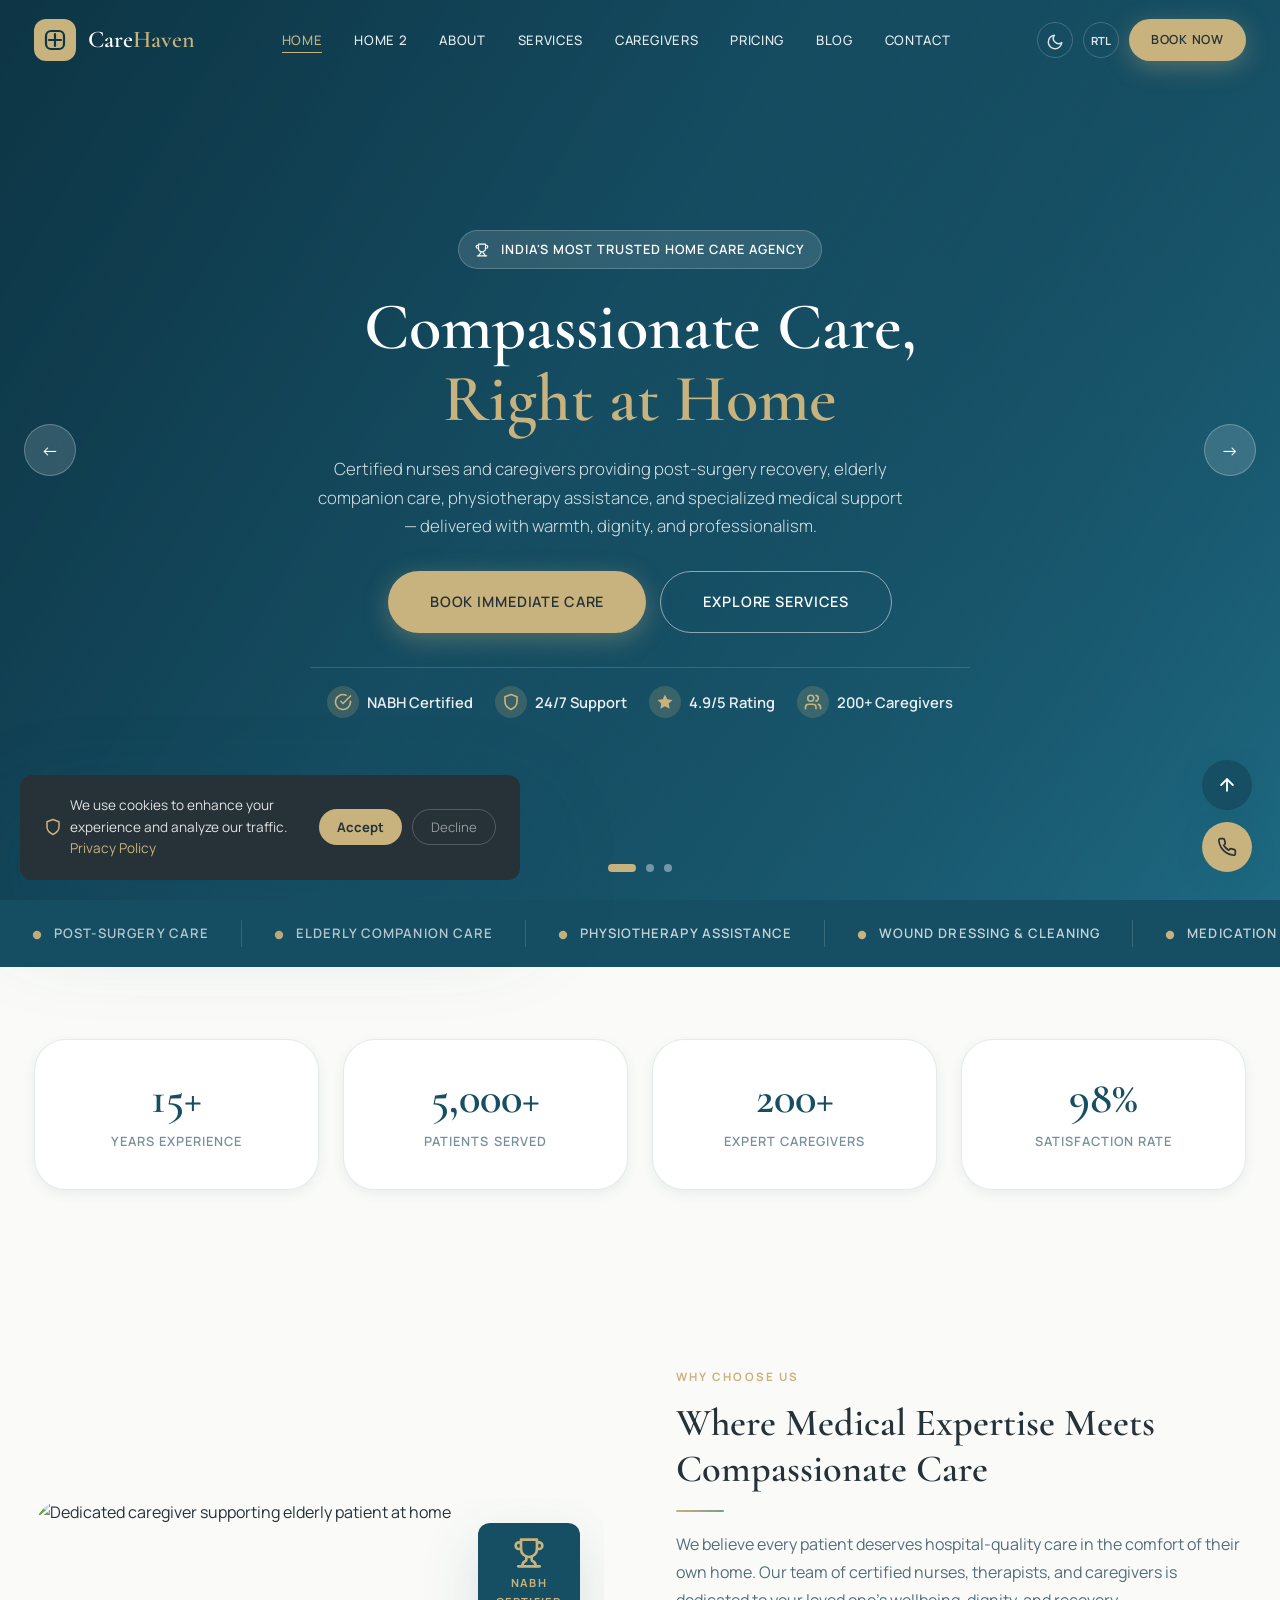
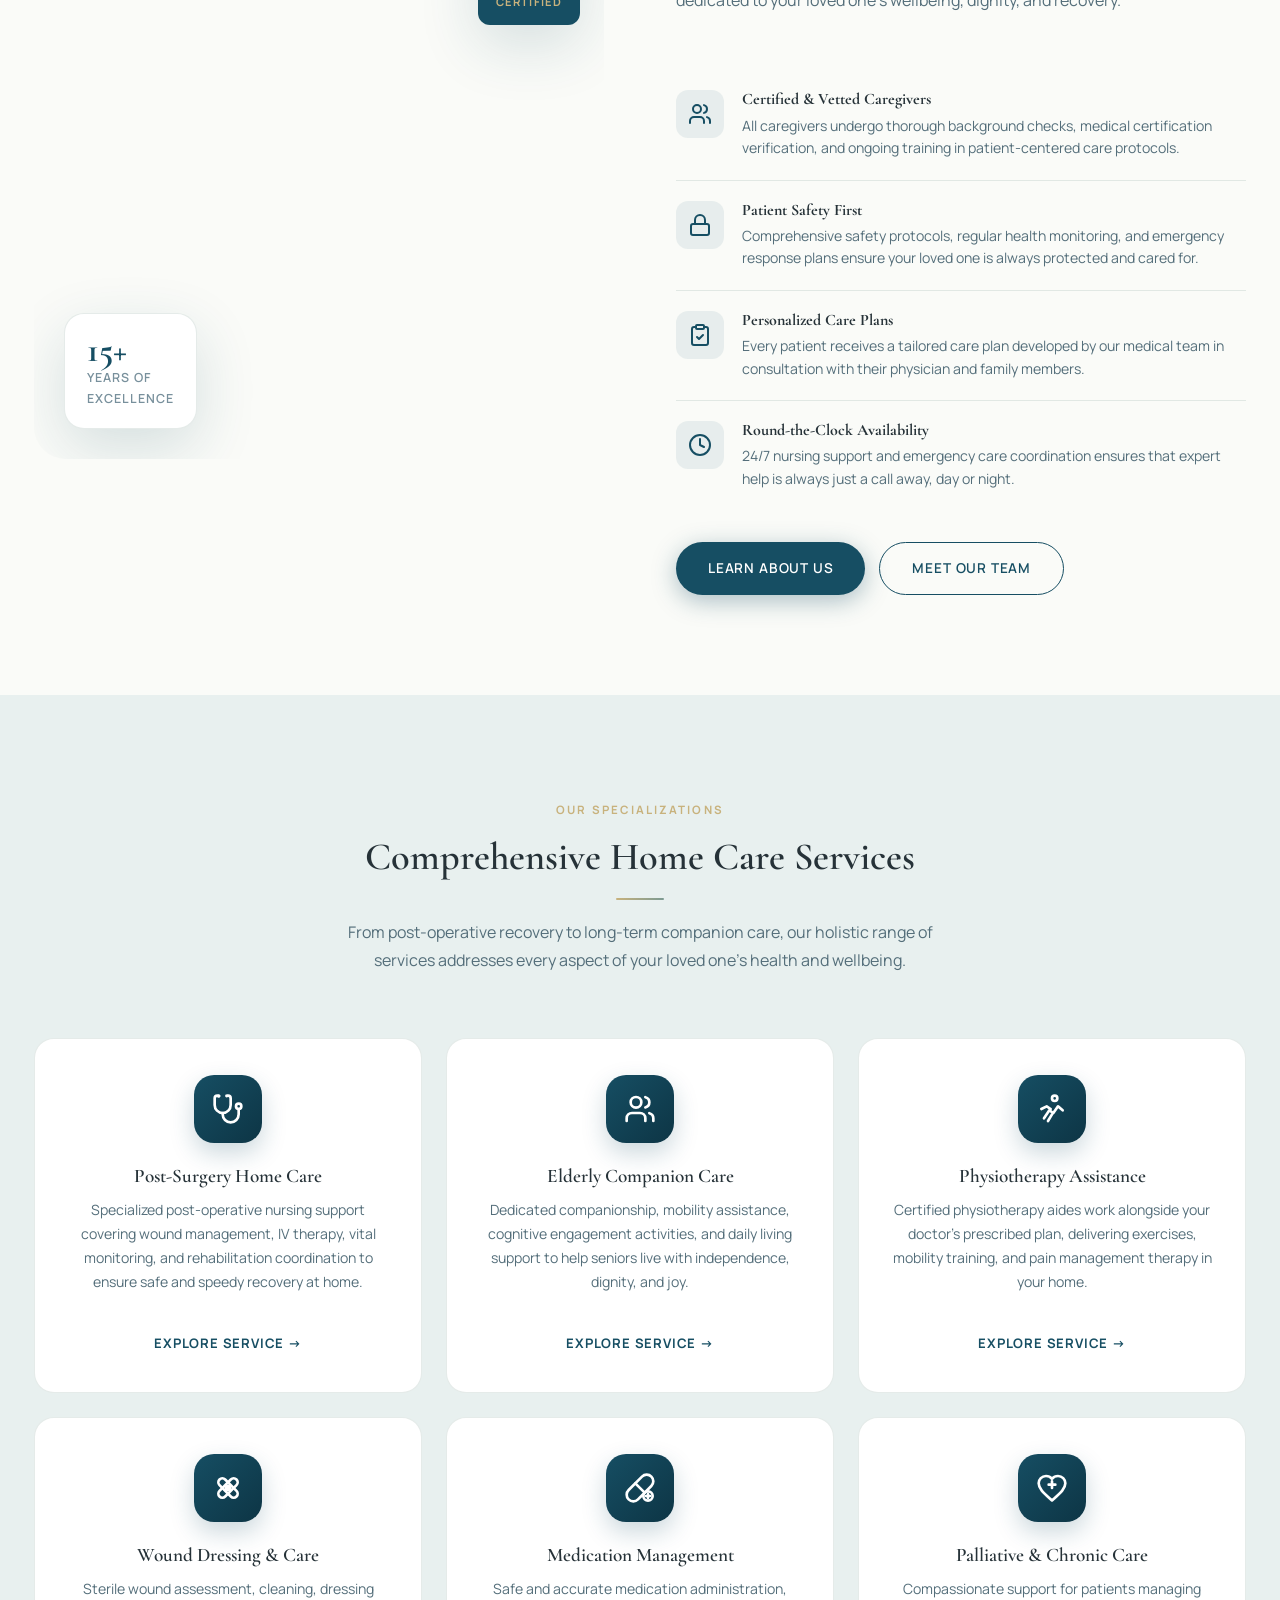
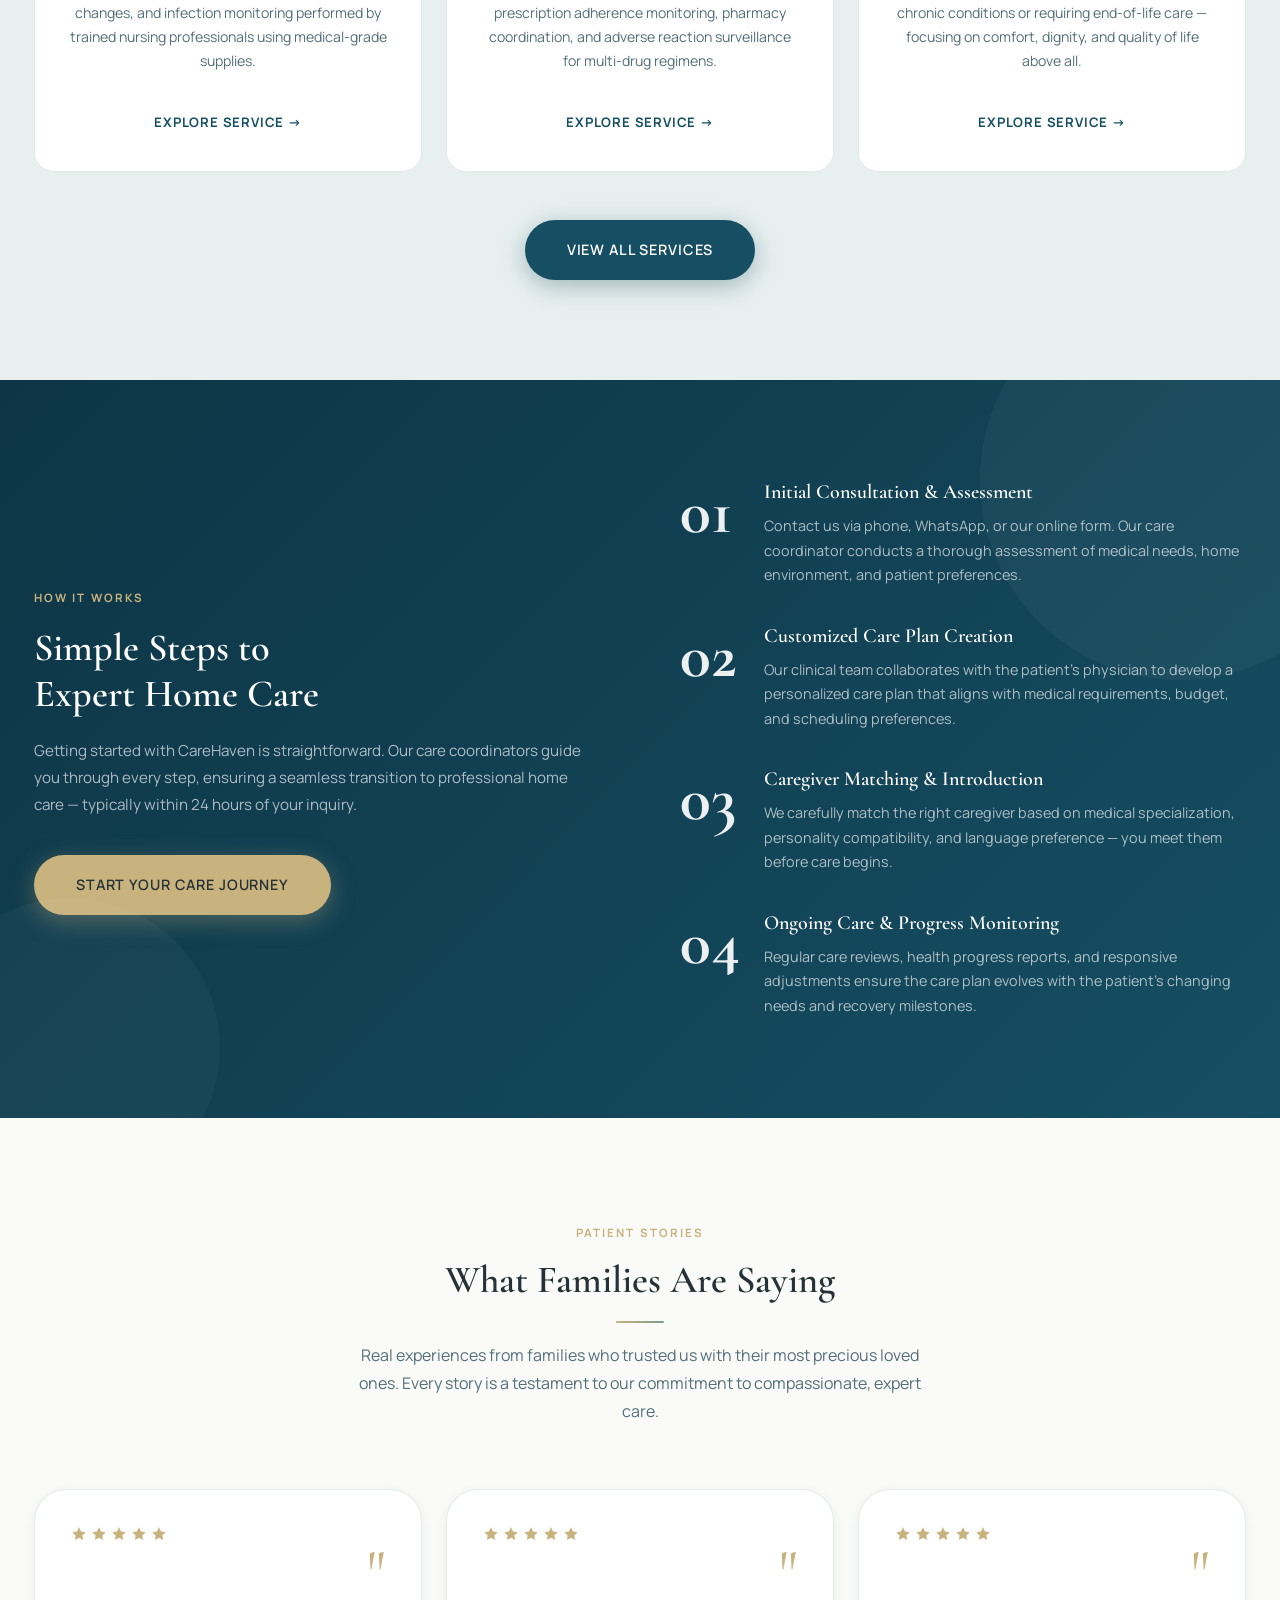
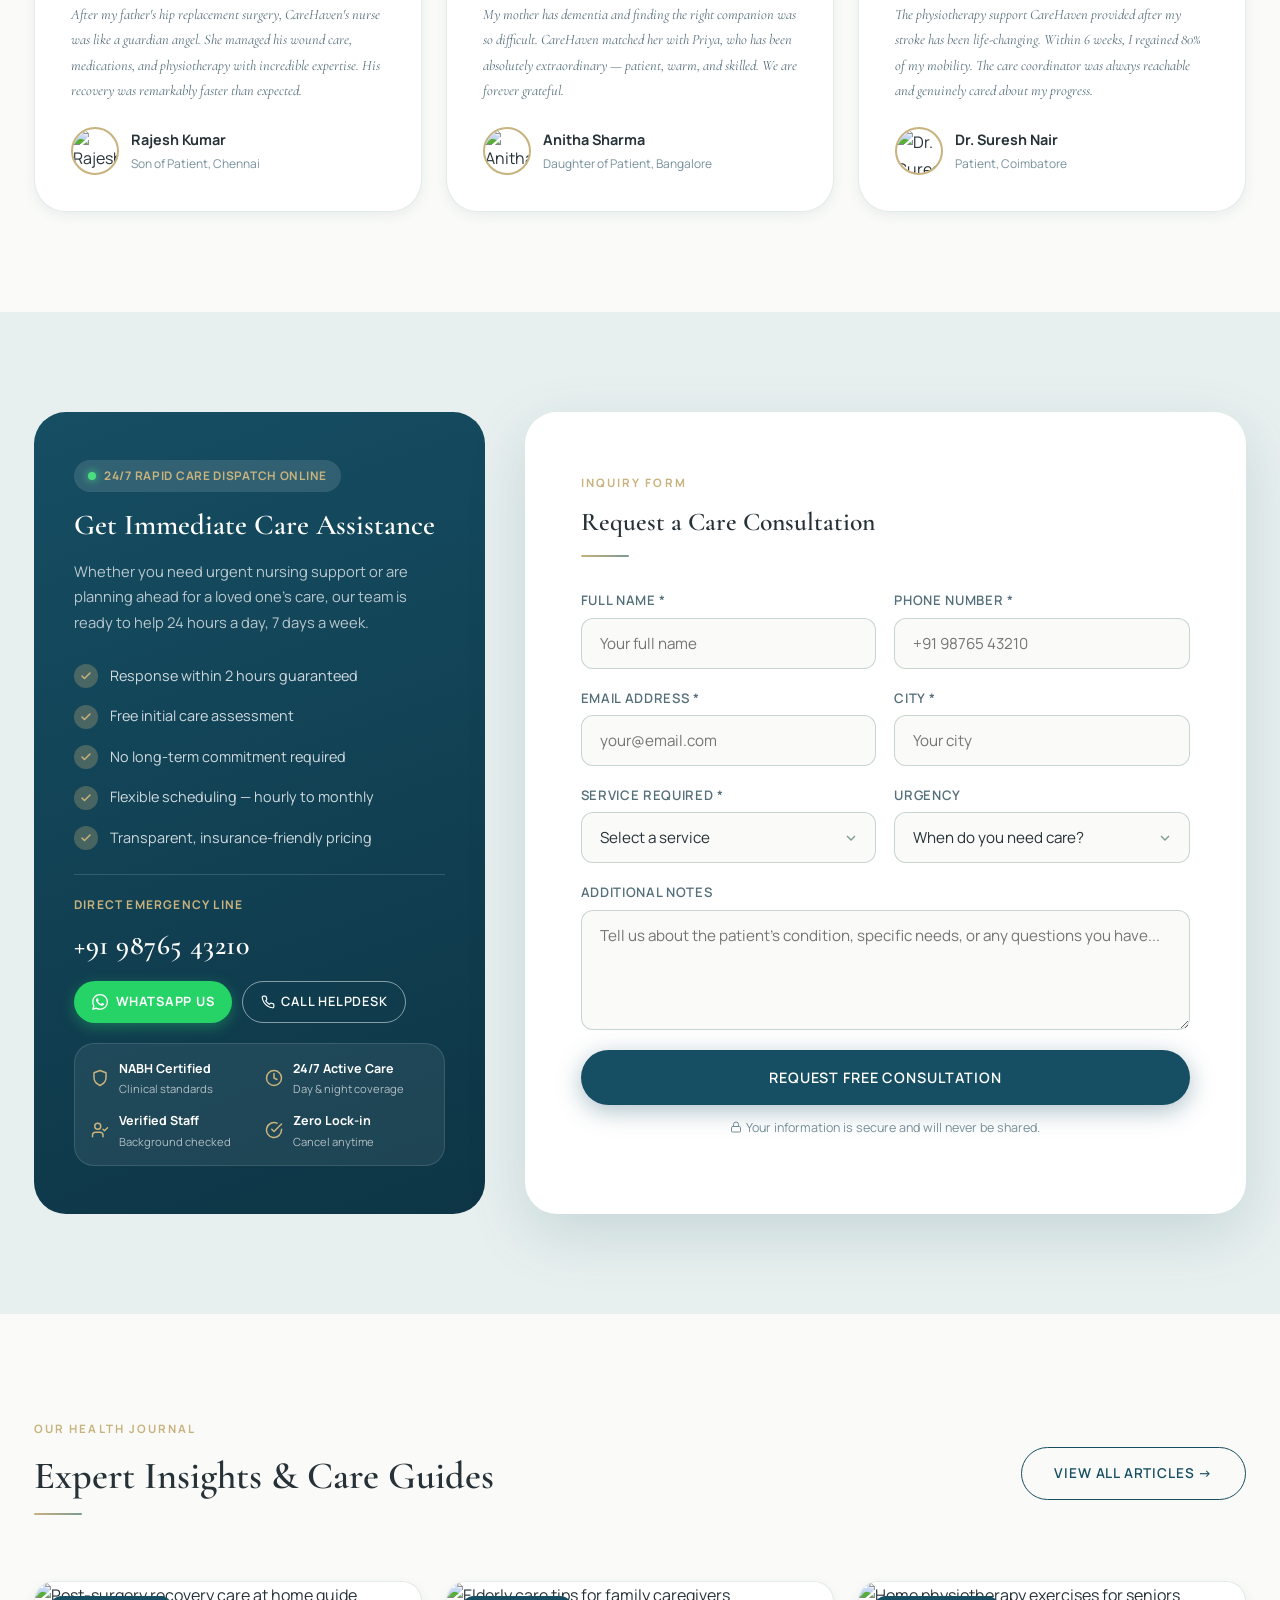
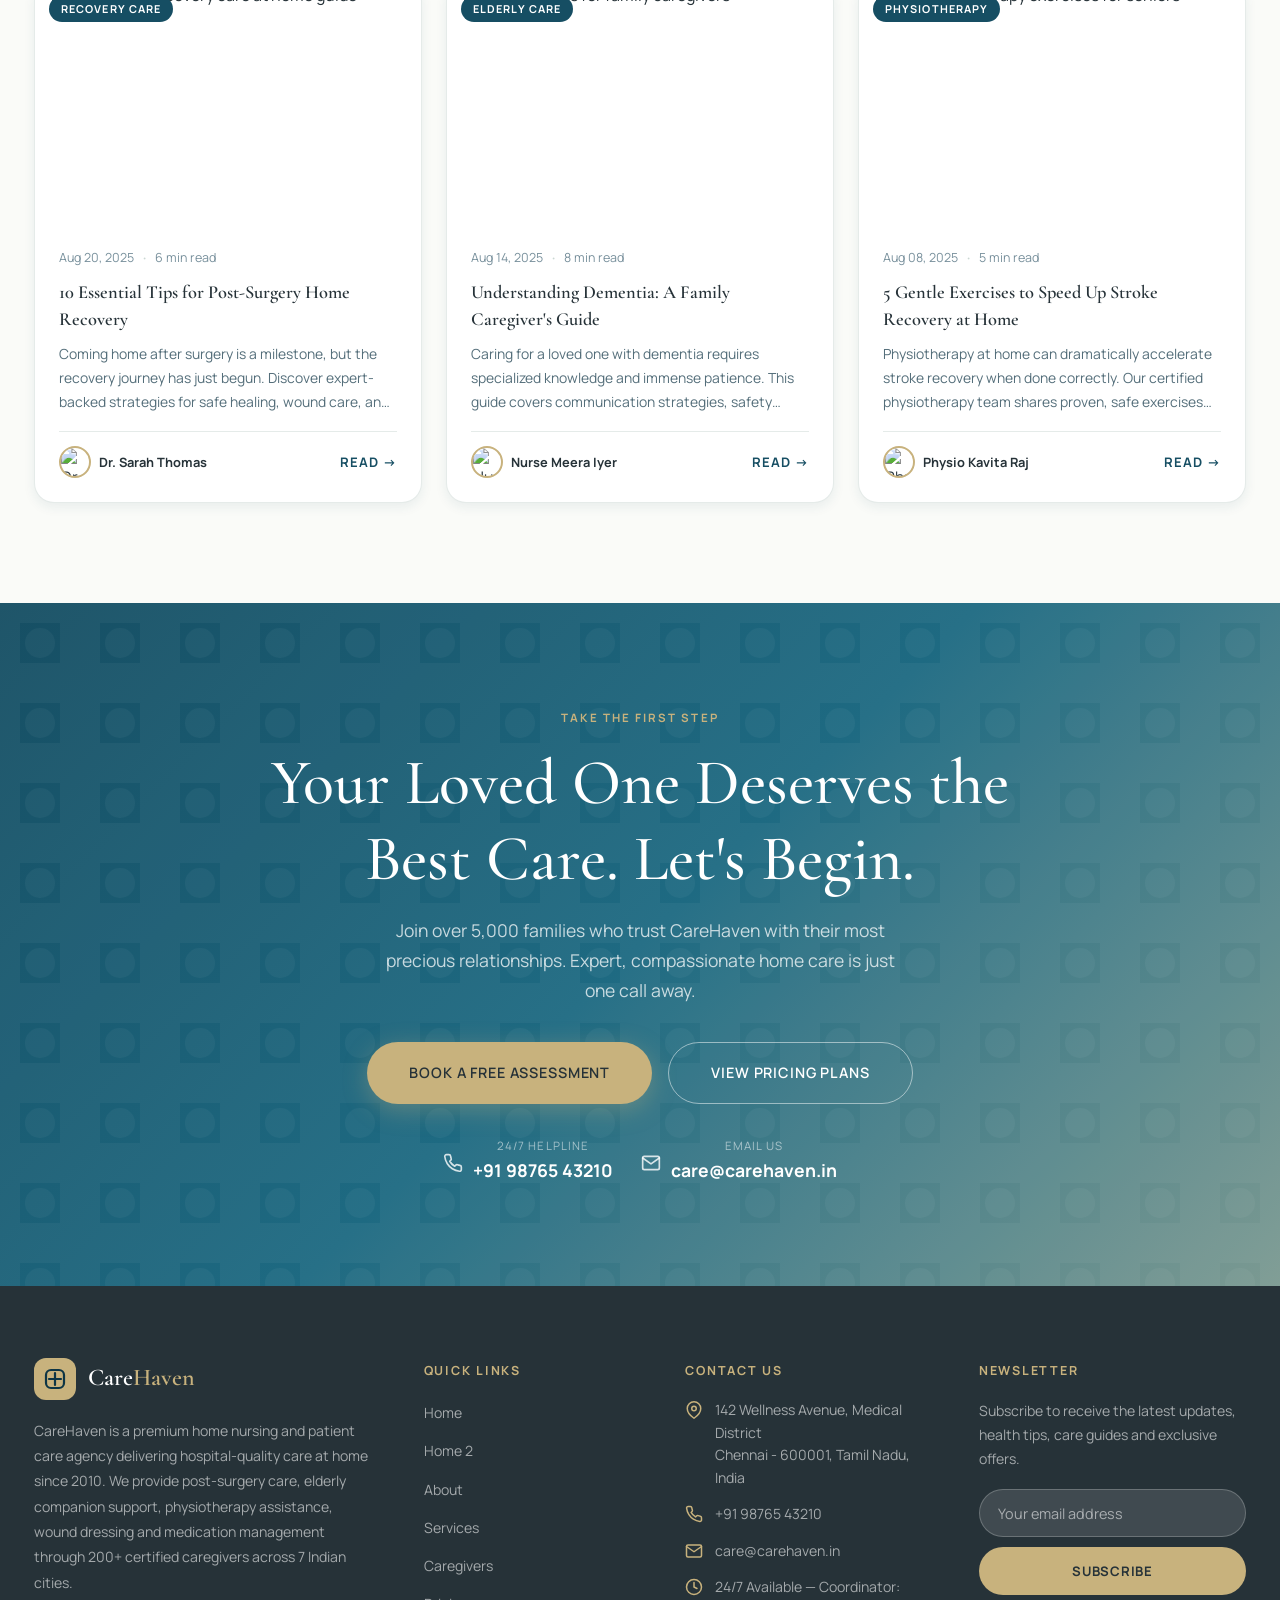
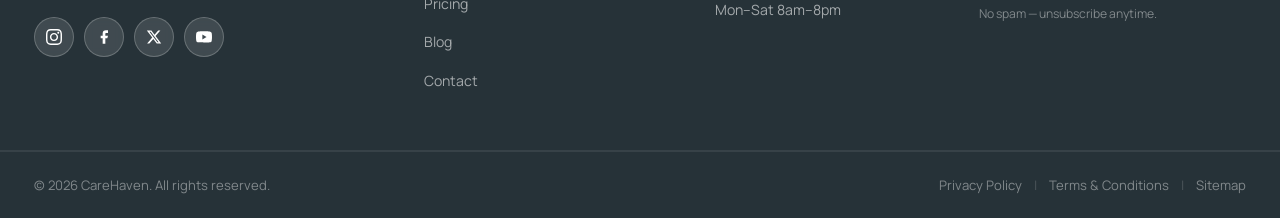
==== commit 7f32dfcc: "home1 2" ====
--- a/index.html
+++ b/index.html
@@ -147,22 +147,22 @@
     }
     .home-stat-card {
       text-align: center;
-      background: var(--white, #fff);
-      border: 1px solid var(--border-color, rgba(13,53,69,0.1));
+      background: var(--bg-card);
+      border: 1px solid var(--border-light);
       border-radius: var(--radius-xl, 20px);
       padding: 36px 20px;
-      box-shadow: 0 10px 30px rgba(13,53,69,0.08);
+      box-shadow: var(--shadow-sm);
       transition: transform .3s ease, box-shadow .3s ease;
     }
     .home-stat-card:hover {
       transform: translateY(-6px);
-      box-shadow: 0 18px 40px rgba(13,53,69,0.15);
+      box-shadow: var(--shadow-lg);
     }
     .home-stat-number {
       font-family: var(--font-display);
       font-size: 2.8rem;
       font-weight: 600;
-      color: var(--teal, #164E63);
+      color: var(--teal);
       line-height: 1;
       display: block;
     }
@@ -171,7 +171,7 @@
       font-weight: 600;
       letter-spacing: 0.08em;
       text-transform: uppercase;
-      color: var(--text-muted, #5c6b73);
+      color: var(--text-muted);
       margin-top: 10px;
     }
     @media (max-width: 768px) {
@@ -227,7 +227,8 @@
       position: absolute;
       bottom: 30px;
       left: 30px;
-      background: var(--white);
+      background: var(--bg-card);
+      border: 1px solid var(--border-light);
       border-radius: var(--radius-lg);
       padding: 18px 22px;
       box-shadow: var(--shadow-lg);
@@ -259,16 +260,20 @@
       width: 48px;
       height: 48px;
       border-radius: var(--radius-md);
-      background: var(--mist);
+      background: rgba(22, 78, 99, 0.08);
+      color: var(--teal);
       display: flex;
       align-items: center;
       justify-content: center;
-      font-size: 1.3rem;
       flex-shrink: 0;
-      transition: transform var(--transition-smooth);
+      transition: transform var(--transition-smooth), background var(--transition-smooth);
+    }
+    .why-feature-icon svg {
+      color: var(--teal);
+      stroke: var(--teal);
     }
     .why-feature:hover .why-feature-icon { transform: scale(1.1) rotate(5deg); }
-    .why-feature h4 { font-size: 1rem; font-weight: 700; margin-bottom: 5px; }
+    .why-feature h4 { font-size: 1rem; font-weight: 700; margin-bottom: 5px; color: var(--text-primary); }
     .why-feature p { font-size: 0.88rem; color: var(--text-secondary); line-height: 1.6; }
 
     /* SERVICES GRID */
@@ -654,37 +659,37 @@
     </div>
     <div class="grid-3">
       <div class="service-card reveal reveal-delay-1">
-        <div class="service-icon"><svg width="32" height="32" viewBox="0 0 24 24" fill="none" stroke="currentColor" stroke-width="2" stroke-linecap="round" stroke-linejoin="round"><path d="M19 14c1.49-1.46 3-3.21 3-5.5A5.5 5.5 0 0 0 16.5 3c-1.76 0-3 .5-4.5 2-1.5-1.5-2.74-2-4.5-2A5.5 5.5 0 0 0 2 8.5c0 2.3 1.5 4.05 3 5.5l7 7Z"/><path d="M12 7v6M9 10h6"/></svg></div>
+        <div class="service-icon"><svg width="32" height="32" viewBox="0 0 24 24" fill="none" stroke="currentColor" stroke-width="2" stroke-linecap="round" stroke-linejoin="round"><path d="M4.8 2.3A.3.3 0 1 0 5 2H4a2 2 0 0 0-2 2v5a6 6 0 0 0 6 6v0a6 6 0 0 0 6-6V4a2 2 0 0 0-2-2h-1a.2.2 0 1 0 .2.3"/><path d="M8 15v1a6 6 0 0 0 6 6v0a6 6 0 0 0 6-6v-4"/><circle cx="20" cy="10" r="2"/></svg></div>
         <h3>Post-Surgery Home Care</h3>
         <p>Specialized post-operative nursing support covering wound management, IV therapy, vital monitoring, and rehabilitation coordination to ensure safe and speedy recovery at home.</p>
         <a href="services.html#post-surgery" class="service-link">Explore Service →</a>
       </div>
       <div class="service-card reveal reveal-delay-2">
-        <div class="service-icon"><svg width="32" height="32" viewBox="0 0 24 24" fill="none" stroke="currentColor" stroke-width="2" stroke-linecap="round" stroke-linejoin="round"><path d="M20.84 4.61a5.5 5.5 0 0 0-7.78 0L12 5.67l-1.06-1.06a5.5 5.5 0 0 0-7.78 7.78l1.06 1.06L12 21.23l7.78-7.78 1.06-1.06a5.5 5.5 0 0 0 0-7.78z"/></svg></div>
+        <div class="service-icon"><svg width="32" height="32" viewBox="0 0 24 24" fill="none" stroke="currentColor" stroke-width="2" stroke-linecap="round" stroke-linejoin="round"><path d="M16 21v-2a4 4 0 0 0-4-4H6a4 4 0 0 0-4 4v2"/><circle cx="9" cy="7" r="4"/><path d="M22 21v-2a4 4 0 0 0-3-3.87"/><path d="M16 3.13a4 4 0 0 1 0 7.75"/></svg></div>
         <h3>Elderly Companion Care</h3>
         <p>Dedicated companionship, mobility assistance, cognitive engagement activities, and daily living support to help seniors live with independence, dignity, and joy.</p>
         <a href="services.html#elderly-care" class="service-link">Explore Service →</a>
       </div>
       <div class="service-card reveal reveal-delay-3">
-        <div class="service-icon"><svg width="32" height="32" viewBox="0 0 24 24" fill="none" stroke="currentColor" stroke-width="2" stroke-linecap="round" stroke-linejoin="round"><polyline points="22 12 18 12 15 21 9 3 6 12 2 12"/></svg></div>
+        <div class="service-icon"><svg width="32" height="32" viewBox="0 0 24 24" fill="none" stroke="currentColor" stroke-width="2" stroke-linecap="round" stroke-linejoin="round"><circle cx="14" cy="4" r="2"/><path d="m6 19 4-6 3 2 3.5-5 3.5 3"/><path d="m4 12 4-2 3 2"/><path d="m9 21 3-5"/></svg></div>
         <h3>Physiotherapy Assistance</h3>
         <p>Certified physiotherapy aides work alongside your doctor's prescribed plan, delivering exercises, mobility training, and pain management therapy in your home.</p>
         <a href="services.html#physiotherapy" class="service-link">Explore Service →</a>
       </div>
       <div class="service-card reveal reveal-delay-1">
-        <div class="service-icon"><svg width="32" height="32" viewBox="0 0 24 24" fill="none" stroke="currentColor" stroke-width="2" stroke-linecap="round" stroke-linejoin="round"><path d="M12 22s8-4 8-10V5l-8-3-8 3v7c0 6 8 10 8 10z"/><polyline points="9 12 11 14 15 10"/></svg></div>
+        <div class="service-icon"><svg width="32" height="32" viewBox="0 0 24 24" fill="none" stroke="currentColor" stroke-width="2" stroke-linecap="round" stroke-linejoin="round"><rect x="3" y="9" width="18" height="6" rx="3" transform="rotate(45 12 12)"/><rect x="3" y="9" width="18" height="6" rx="3" transform="rotate(-45 12 12)"/><circle cx="12" cy="12" r="1.5" fill="currentColor"/></svg></div>
         <h3>Wound Dressing & Care</h3>
         <p>Sterile wound assessment, cleaning, dressing changes, and infection monitoring performed by trained nursing professionals using medical-grade supplies.</p>
         <a href="services.html#wound-care" class="service-link">Explore Service →</a>
       </div>
       <div class="service-card reveal reveal-delay-2">
-        <div class="service-icon"><svg width="32" height="32" viewBox="0 0 24 24" fill="none" stroke="currentColor" stroke-width="2" stroke-linecap="round" stroke-linejoin="round"><path d="m10.5 20.5 10-10a4.95 4.95 0 1 0-7-7l-10 10a4.95 4.95 0 1 0 7 7Z"/><path d="m8.5 8.5 7 7"/></svg></div>
+        <div class="service-icon"><svg width="32" height="32" viewBox="0 0 24 24" fill="none" stroke="currentColor" stroke-width="2" stroke-linecap="round" stroke-linejoin="round"><path d="m10.5 20.5 10-10a4.95 4.95 0 1 0-7-7l-10 10a4.95 4.95 0 1 0 7 7Z"/><path d="m8.5 8.5 7 7"/><circle cx="18" cy="18" r="3.5"/><path d="M18 16.5v3M16.5 18h3"/></svg></div>
         <h3>Medication Management</h3>
         <p>Safe and accurate medication administration, prescription adherence monitoring, pharmacy coordination, and adverse reaction surveillance for multi-drug regimens.</p>
         <a href="services.html#medication" class="service-link">Explore Service →</a>
       </div>
       <div class="service-card reveal reveal-delay-3">
-        <div class="service-icon"><svg width="32" height="32" viewBox="0 0 24 24" fill="none" stroke="currentColor" stroke-width="2" stroke-linecap="round" stroke-linejoin="round"><path d="M19 14c1.49-1.46 3-3.21 3-5.5A5.5 5.5 0 0 0 16.5 3c-1.76 0-3 .5-4.5 2-1.5-1.5-2.74-2-4.5-2A5.5 5.5 0 0 0 2 8.5c0 2.3 1.5 4.05 3 5.5l7 7Z"/></svg></div>
+        <div class="service-icon"><svg width="32" height="32" viewBox="0 0 24 24" fill="none" stroke="currentColor" stroke-width="2" stroke-linecap="round" stroke-linejoin="round"><path d="M12 21.35l-1.45-1.32C5.4 15.36 2 12.28 2 8.5 2 5.42 4.42 3 7.5 3c1.74 0 3.41.81 4.5 2.09C13.09 3.81 14.76 3 16.5 3 19.58 3 22 5.42 22 8.5c0 3.78-3.4 6.86-8.55 11.54L12 21.35z"/><path d="M12 7v5M9.5 9.5h5"/></svg></div>
         <h3>Palliative & Chronic Care</h3>
         <p>Compassionate support for patients managing chronic conditions or requiring end-of-life care — focusing on comfort, dignity, and quality of life above all.</p>
         <a href="services.html" class="service-link">Explore Service →</a>
@@ -802,34 +807,86 @@
 <section class="inquiry-section section-py">
   <div class="container">
     <div style="display:grid;grid-template-columns:1fr 1.6fr;gap:40px;align-items:stretch;">
-      <div class="inquiry-side reveal">
-        <h3>Get Immediate Care Assistance</h3>
-        <p>Whether you need urgent nursing support or are planning ahead for a loved one's care, our team is ready to help 24 hours a day, 7 days a week.</p>
-        <div class="inquiry-feature-list">
-          <div class="inquiry-feature-item">
-            <div class="inquiry-check"><svg width="12" height="12" viewBox="0 0 24 24" fill="none" stroke="currentColor" stroke-width="3" stroke-linecap="round" stroke-linejoin="round"><polyline points="20 6 9 17 4 12"/></svg></div>
-            <span>Response within 2 hours guaranteed</span>
-          </div>
-          <div class="inquiry-feature-item">
-            <div class="inquiry-check"><svg width="12" height="12" viewBox="0 0 24 24" fill="none" stroke="currentColor" stroke-width="3" stroke-linecap="round" stroke-linejoin="round"><polyline points="20 6 9 17 4 12"/></svg></div>
-            <span>Free initial care assessment</span>
-          </div>
-          <div class="inquiry-feature-item">
-            <div class="inquiry-check"><svg width="12" height="12" viewBox="0 0 24 24" fill="none" stroke="currentColor" stroke-width="3" stroke-linecap="round" stroke-linejoin="round"><polyline points="20 6 9 17 4 12"/></svg></div>
-            <span>No long-term commitment required</span>
-          </div>
-          <div class="inquiry-feature-item">
-            <div class="inquiry-check"><svg width="12" height="12" viewBox="0 0 24 24" fill="none" stroke="currentColor" stroke-width="3" stroke-linecap="round" stroke-linejoin="round"><polyline points="20 6 9 17 4 12"/></svg></div>
-            <span>Flexible scheduling — hourly to monthly</span>
-          </div>
-          <div class="inquiry-feature-item">
-            <div class="inquiry-check"><svg width="12" height="12" viewBox="0 0 24 24" fill="none" stroke="currentColor" stroke-width="3" stroke-linecap="round" stroke-linejoin="round"><polyline points="20 6 9 17 4 12"/></svg></div>
-            <span>Transparent, insurance-friendly pricing</span>
-          </div>
-        </div>
-        <div style="margin-top:32px;padding-top:28px;border-top:1px solid rgba(255,255,255,0.15);">
-          <div style="font-size:0.78rem;font-weight:700;letter-spacing:0.1em;text-transform:uppercase;color:var(--champagne);margin-bottom:10px;">Emergency Line</div>
-          <a href="tel:+919876543210" style="font-family:var(--font-display);font-size:1.8rem;font-weight:600;color:white;">+91 98765 43210</a>
+      <div class="inquiry-side reveal" style="display:flex;flex-direction:column;justify-content:space-between;">
+        <div>
+          <div style="display:inline-flex;align-items:center;gap:8px;background:rgba(255,255,255,0.12);padding:6px 14px;border-radius:999px;font-size:0.74rem;font-weight:700;letter-spacing:0.06em;color:var(--champagne);margin-bottom:16px;text-transform:uppercase;">
+            <span style="width:8px;height:8px;border-radius:50%;background:#4ADE80;box-shadow:0 0 8px #4ADE80;display:inline-block;"></span>
+            24/7 Rapid Care Dispatch Online
+          </div>
+          <h3>Get Immediate Care Assistance</h3>
+          <p>Whether you need urgent nursing support or are planning ahead for a loved one's care, our team is ready to help 24 hours a day, 7 days a week.</p>
+          <div class="inquiry-feature-list">
+            <div class="inquiry-feature-item">
+              <div class="inquiry-check"><svg width="12" height="12" viewBox="0 0 24 24" fill="none" stroke="currentColor" stroke-width="3" stroke-linecap="round" stroke-linejoin="round"><polyline points="20 6 9 17 4 12"/></svg></div>
+              <span>Response within 2 hours guaranteed</span>
+            </div>
+            <div class="inquiry-feature-item">
+              <div class="inquiry-check"><svg width="12" height="12" viewBox="0 0 24 24" fill="none" stroke="currentColor" stroke-width="3" stroke-linecap="round" stroke-linejoin="round"><polyline points="20 6 9 17 4 12"/></svg></div>
+              <span>Free initial care assessment</span>
+            </div>
+            <div class="inquiry-feature-item">
+              <div class="inquiry-check"><svg width="12" height="12" viewBox="0 0 24 24" fill="none" stroke="currentColor" stroke-width="3" stroke-linecap="round" stroke-linejoin="round"><polyline points="20 6 9 17 4 12"/></svg></div>
+              <span>No long-term commitment required</span>
+            </div>
+            <div class="inquiry-feature-item">
+              <div class="inquiry-check"><svg width="12" height="12" viewBox="0 0 24 24" fill="none" stroke="currentColor" stroke-width="3" stroke-linecap="round" stroke-linejoin="round"><polyline points="20 6 9 17 4 12"/></svg></div>
+              <span>Flexible scheduling — hourly to monthly</span>
+            </div>
+            <div class="inquiry-feature-item">
+              <div class="inquiry-check"><svg width="12" height="12" viewBox="0 0 24 24" fill="none" stroke="currentColor" stroke-width="3" stroke-linecap="round" stroke-linejoin="round"><polyline points="20 6 9 17 4 12"/></svg></div>
+              <span>Transparent, insurance-friendly pricing</span>
+            </div>
+          </div>
+        </div>
+
+        <div>
+          <!-- Quick Contact Actions -->
+          <div style="margin-top:24px;padding-top:20px;border-top:1px solid rgba(255,255,255,0.15);">
+            <div style="font-size:0.75rem;font-weight:700;letter-spacing:0.1em;text-transform:uppercase;color:var(--champagne);margin-bottom:6px;">Direct Emergency Line</div>
+            <a href="tel:+919876543210" style="font-family:var(--font-display);font-size:1.75rem;font-weight:600;color:white;display:inline-block;margin-bottom:12px;letter-spacing:0.02em;">+91 98765 43210</a>
+            <div style="display:flex;gap:10px;flex-wrap:wrap;">
+              <a href="https://wa.me/919876543210" target="_blank" rel="noopener" class="btn btn-sm" style="background:#25D366;color:#ffffff;font-weight:700;border-radius:999px;padding:9px 18px;display:inline-flex;align-items:center;gap:8px;font-size:0.8rem;box-shadow:0 4px 14px rgba(37,211,102,0.35);">
+                <svg width="16" height="16" viewBox="0 0 24 24" fill="currentColor"><path d="M.057 24l1.687-6.163c-1.041-1.804-1.588-3.849-1.587-5.946.003-6.556 5.338-11.891 11.893-11.891 3.181.001 6.167 1.24 8.413 3.488 2.245 2.248 3.481 5.236 3.48 8.414-.003 6.557-5.338 11.892-11.893 11.892-1.99-.001-3.951-.5-5.688-1.448l-6.305 1.654zm6.597-3.807c1.676.995 3.276 1.591 5.392 1.592 5.448 0 9.886-4.434 9.889-9.885.002-5.462-4.415-9.89-9.881-9.892-5.452 0-9.887 4.434-9.889 9.884-.001 2.225.651 3.891 1.746 5.634l-.999 3.648 3.742-.981zm11.387-5.464c-.074-.124-.272-.198-.57-.347-.297-.149-1.758-.868-2.031-.967-.272-.099-.47-.149-.669.149-.198.297-.768.967-.941 1.165-.173.198-.347.223-.644.074-.297-.149-1.255-.462-2.39-1.475-.883-.788-1.48-1.761-1.653-2.059-.173-.297-.018-.458.13-.606.134-.133.297-.347.446-.521.151-.172.2-.296.3-.495.099-.198.05-.372-.025-.521-.075-.148-.669-1.611-.916-2.206-.242-.579-.487-.501-.669-.51l-.57-.01c-.198 0-.52.074-.792.372s-1.04 1.016-1.04 2.479 1.065 2.876 1.213 3.074c.149.198 2.095 3.2 5.076 4.487.709.306 1.263.489 1.694.626.712.226 1.36.194 1.872.118.571-.085 1.758-.719 2.006-1.413.248-.695.248-1.29.173-1.414z"/></svg>
+                WhatsApp Us
+              </a>
+              <a href="tel:+919876543210" class="btn btn-sm btn-outline-white" style="border-radius:999px;padding:9px 18px;font-size:0.8rem;display:inline-flex;align-items:center;gap:6px;">
+                <svg width="14" height="14" viewBox="0 0 24 24" fill="none" stroke="currentColor" stroke-width="2" stroke-linecap="round" stroke-linejoin="round"><path d="M22 16.92v3a2 2 0 0 1-2.18 2 19.79 19.79 0 0 1-8.63-3.07 19.5 19.5 0 0 1-6-6 19.79 19.79 0 0 1-3.07-8.67A2 2 0 0 1 4.11 2h3a2 2 0 0 1 2 1.72 12.84 12.84 0 0 0 .7 2.81 2 2 0 0 1-.45 2.11L8.09 9.91a16 16 0 0 0 6 6l1.27-1.27a2 2 0 0 1 2.11-.45 12.84 12.84 0 0 0 2.81.7A2 2 0 0 1 22 16.92z"/></svg>
+                Call Helpdesk
+              </a>
+            </div>
+          </div>
+
+          <!-- Trust Badges Grid -->
+          <div style="margin-top:20px;padding:14px 16px;background:rgba(255,255,255,0.07);border-radius:var(--radius-lg);border:1px solid rgba(255,255,255,0.12);display:grid;grid-template-columns:repeat(2, 1fr);gap:12px;">
+            <div style="display:flex;align-items:center;gap:10px;">
+              <div style="color:var(--champagne);display:flex;align-items:center;"><svg width="18" height="18" viewBox="0 0 24 24" fill="none" stroke="currentColor" stroke-width="2" stroke-linecap="round" stroke-linejoin="round"><path d="M12 22s8-4 8-10V5l-8-3-8 3v7c0 6 8 10 8 10z"/></svg></div>
+              <div>
+                <div style="font-size:0.78rem;font-weight:700;color:#fff;">NABH Certified</div>
+                <div style="font-size:0.7rem;color:rgba(255,255,255,0.65);">Clinical standards</div>
+              </div>
+            </div>
+            <div style="display:flex;align-items:center;gap:10px;">
+              <div style="color:var(--champagne);display:flex;align-items:center;"><svg width="18" height="18" viewBox="0 0 24 24" fill="none" stroke="currentColor" stroke-width="2" stroke-linecap="round" stroke-linejoin="round"><circle cx="12" cy="12" r="10"/><polyline points="12 6 12 12 16 14"/></svg></div>
+              <div>
+                <div style="font-size:0.78rem;font-weight:700;color:#fff;">24/7 Active Care</div>
+                <div style="font-size:0.7rem;color:rgba(255,255,255,0.65);">Day & night coverage</div>
+              </div>
+            </div>
+            <div style="display:flex;align-items:center;gap:10px;">
+              <div style="color:var(--champagne);display:flex;align-items:center;"><svg width="18" height="18" viewBox="0 0 24 24" fill="none" stroke="currentColor" stroke-width="2" stroke-linecap="round" stroke-linejoin="round"><path d="M16 21v-2a4 4 0 0 0-4-4H6a4 4 0 0 0-4 4v2"/><circle cx="9" cy="7" r="4"/><polyline points="16 11 18 13 22 9"/></svg></div>
+              <div>
+                <div style="font-size:0.78rem;font-weight:700;color:#fff;">Verified Staff</div>
+                <div style="font-size:0.7rem;color:rgba(255,255,255,0.65);">Background checked</div>
+              </div>
+            </div>
+            <div style="display:flex;align-items:center;gap:10px;">
+              <div style="color:var(--champagne);display:flex;align-items:center;"><svg width="18" height="18" viewBox="0 0 24 24" fill="none" stroke="currentColor" stroke-width="2" stroke-linecap="round" stroke-linejoin="round"><path d="M22 11.08V12a10 10 0 1 1-5.93-9.14"/><polyline points="22 4 12 14.01 9 11.01"/></svg></div>
+              <div>
+                <div style="font-size:0.78rem;font-weight:700;color:#fff;">Zero Lock-in</div>
+                <div style="font-size:0.7rem;color:rgba(255,255,255,0.65);">Cancel anytime</div>
+              </div>
+            </div>
+          </div>
         </div>
       </div>
       <div class="inquiry-card reveal reveal-delay-1">
--- a/css/style.css
+++ b/css/style.css
@@ -339,6 +339,16 @@
   color: var(--white);
   transform: translateY(-2px);
 }
+[data-theme="dark"] .btn-outline {
+  background: transparent;
+  color: var(--champagne);
+  border: 1.5px solid var(--champagne);
+}
+[data-theme="dark"] .btn-outline:hover {
+  background: var(--champagne);
+  color: var(--charcoal);
+  border-color: var(--champagne);
+}
 .btn-outline-white {
   background: transparent;
   color: var(--white);
@@ -844,20 +854,28 @@
   border-color: transparent;
 }
 .service-icon {
-  width: 66px;
-  height: 66px;
+  width: 68px;
+  height: 68px;
   border-radius: 20px;
   background: linear-gradient(135deg, var(--teal), var(--teal-dark));
-  color: #fff;
+  color: #ffffff;
   display: flex;
   align-items: center;
   justify-content: center;
-  font-size: 1.6rem;
   margin: 0 auto 22px;
-  transition: transform var(--transition-smooth), box-shadow var(--transition-smooth);
-  box-shadow: 0 12px 28px rgba(22,78,99,0.28);
-}
-.service-card:hover .service-icon { transform: scale(1.1) rotate(5deg); }
+  transition: transform var(--transition-smooth), box-shadow var(--transition-smooth), background var(--transition-smooth);
+  box-shadow: 0 10px 24px rgba(22,78,99,0.22);
+  flex-shrink: 0;
+}
+.service-icon svg {
+  width: 32px;
+  height: 32px;
+  display: block;
+  margin: auto;
+  color: #ffffff;
+  stroke: #ffffff;
+}
+.service-card:hover .service-icon { transform: scale(1.08) rotate(3deg); }
 .service-card h3 {
   font-size: 1.25rem;
   margin-bottom: 12px;
@@ -868,19 +886,21 @@
   color: var(--text-secondary);
   line-height: 1.7;
 }
-.service-card .service-link {
+.service-card .service-link,
+.service-link {
   display: inline-flex;
   align-items: center;
   gap: 6px;
   font-size: 0.82rem;
-  font-weight: 600;
+  font-weight: 700;
   letter-spacing: 0.06em;
   text-transform: uppercase;
   color: var(--teal);
   margin-top: 20px;
   transition: gap var(--transition-fast), color var(--transition-fast);
 }
-.service-card .service-link:hover { gap: 10px; color: var(--champagne); }
+.service-card .service-link:hover,
+.service-link:hover { gap: 10px; color: var(--champagne); }
 
 /* ─── Glassmorphism ─── */
 .glass {
@@ -2495,7 +2515,7 @@
 .breadcrumb-sep { font-size: 0.8rem; color: rgba(255,255,255,0.4); }
 .breadcrumb-current { font-size: 0.82rem; font-weight: 700; color: var(--champagne); }
 
-/* ─── Service Cards (existing style update) ─── */
+/* ─── Service Cards ─── */
 .service-card {
   background: var(--bg-card);
   border-radius: var(--radius-lg);
@@ -2507,6 +2527,7 @@
   cursor: pointer;
   display: block;
   color: var(--text-primary);
+  text-align: center;
 }
 .service-card:hover { transform: translateY(-8px); box-shadow: var(--shadow-lg); border-color: var(--sage-light); }
 .service-card::before {
@@ -2520,10 +2541,8 @@
   transform-origin: left;
 }
 .service-card:hover::before { transform: scaleX(1); }
-.service-icon { font-size: 2.5rem; margin-bottom: 18px; display: block; }
 .service-card h3 { font-family: var(--font-display); font-size: 1.2rem; font-weight: 600; margin-bottom: 10px; }
 .service-card p { font-size: 0.88rem; color: var(--text-secondary); line-height: 1.7; margin-bottom: 18px; }
-.service-link { font-size: 0.82rem; font-weight: 700; color: var(--champagne); letter-spacing: 0.06em; }
 
 /* ─── Grid Utilities ─── */
 .grid-2 { display: grid; grid-template-columns: repeat(2, 1fr); gap: 24px; }
@@ -2620,7 +2639,7 @@
   height: 24px;
   color: var(--teal-dark);
 }
-.service-icon svg, .mission-icon svg, .include-icon svg, .add-on-icon svg, .guarantee-icon svg, .accred-icon svg {
+.mission-icon svg, .include-icon svg, .add-on-icon svg, .guarantee-icon svg, .accred-icon svg {
   width: 32px;
   height: 32px;
   color: var(--teal);
@@ -2640,6 +2659,95 @@
   height: 20px;
 }
 
+/* ─── Global Dark Theme Overrides & Contrast Enhancements ─── */
+[data-theme="dark"] .home-stat-card {
+  background: var(--bg-card);
+  border-color: var(--border-light);
+  box-shadow: 0 10px 30px rgba(0, 0, 0, 0.35);
+}
+[data-theme="dark"] .home-stat-number {
+  color: var(--champagne);
+}
+[data-theme="dark"] .home-stat-label {
+  color: var(--text-secondary);
+}
+
+[data-theme="dark"] .why-feature-icon {
+  background: rgba(30, 106, 130, 0.25);
+  border: 1px solid rgba(124, 154, 146, 0.3);
+  color: var(--champagne);
+}
+[data-theme="dark"] .why-feature-icon svg {
+  color: var(--champagne);
+  stroke: var(--champagne);
+}
+[data-theme="dark"] .why-feature h4 {
+  color: var(--text-primary);
+}
+[data-theme="dark"] .why-feature p {
+  color: var(--text-secondary);
+}
+[data-theme="dark"] .why-badge {
+  background: var(--bg-card);
+  border: 1px solid var(--border-light);
+  box-shadow: 0 14px 40px rgba(0,0,0,0.5);
+}
+[data-theme="dark"] .why-badge-num {
+  color: var(--champagne);
+}
+[data-theme="dark"] .why-badge-txt {
+  color: var(--text-secondary);
+}
+
+[data-theme="dark"] .service-card {
+  background: var(--bg-card);
+  border-color: var(--border-light);
+}
+[data-theme="dark"] .service-card:hover {
+  border-color: rgba(200, 178, 125, 0.4);
+}
+[data-theme="dark"] .service-icon {
+  background: linear-gradient(135deg, rgba(30, 106, 130, 0.55), rgba(13, 53, 69, 0.95));
+  border: 1px solid rgba(200, 178, 125, 0.35);
+  box-shadow: 0 10px 25px rgba(0, 0, 0, 0.4);
+  color: var(--champagne);
+}
+[data-theme="dark"] .service-icon svg {
+  color: var(--champagne);
+  stroke: var(--champagne);
+}
+[data-theme="dark"] .service-card .service-link,
+[data-theme="dark"] .service-link {
+  color: var(--champagne);
+}
+[data-theme="dark"] .service-card .service-link:hover,
+[data-theme="dark"] .service-link:hover {
+  color: var(--champagne-light);
+}
+
+[data-theme="dark"] .read-more {
+  color: var(--champagne);
+}
+[data-theme="dark"] .read-more:hover {
+  color: var(--champagne-light);
+}
+[data-theme="dark"] .blog-card {
+  background: var(--bg-card);
+  border: 1px solid var(--border-light);
+}
+[data-theme="dark"] .blog-card-title a {
+  color: var(--text-primary);
+}
+[data-theme="dark"] .blog-card-title a:hover {
+  color: var(--champagne);
+}
+[data-theme="dark"] .blog-excerpt {
+  color: var(--text-secondary);
+}
+[data-theme="dark"] .blog-author-name {
+  color: var(--text-primary);
+}
+
 /* ─── Print ─── */
 @media print {
   #navbar, .fab-container, .page-transition { display: none !important; }
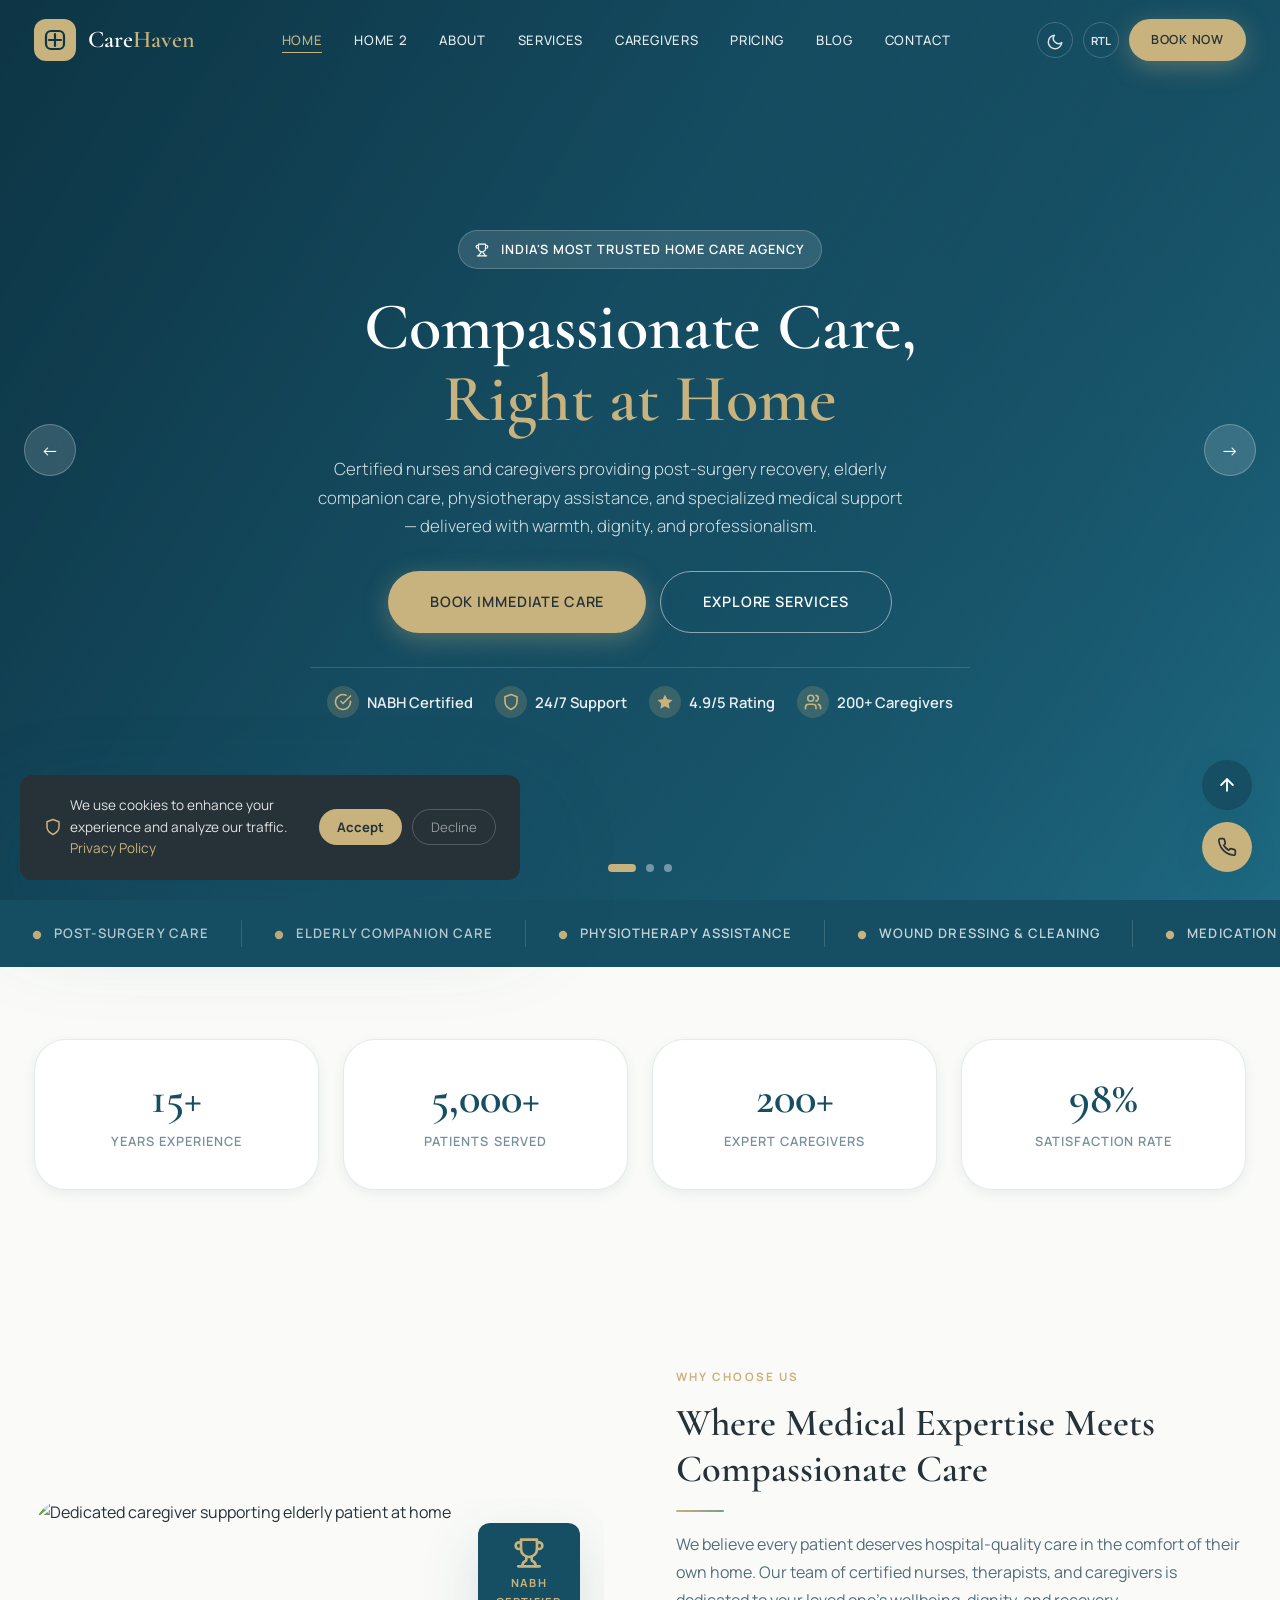
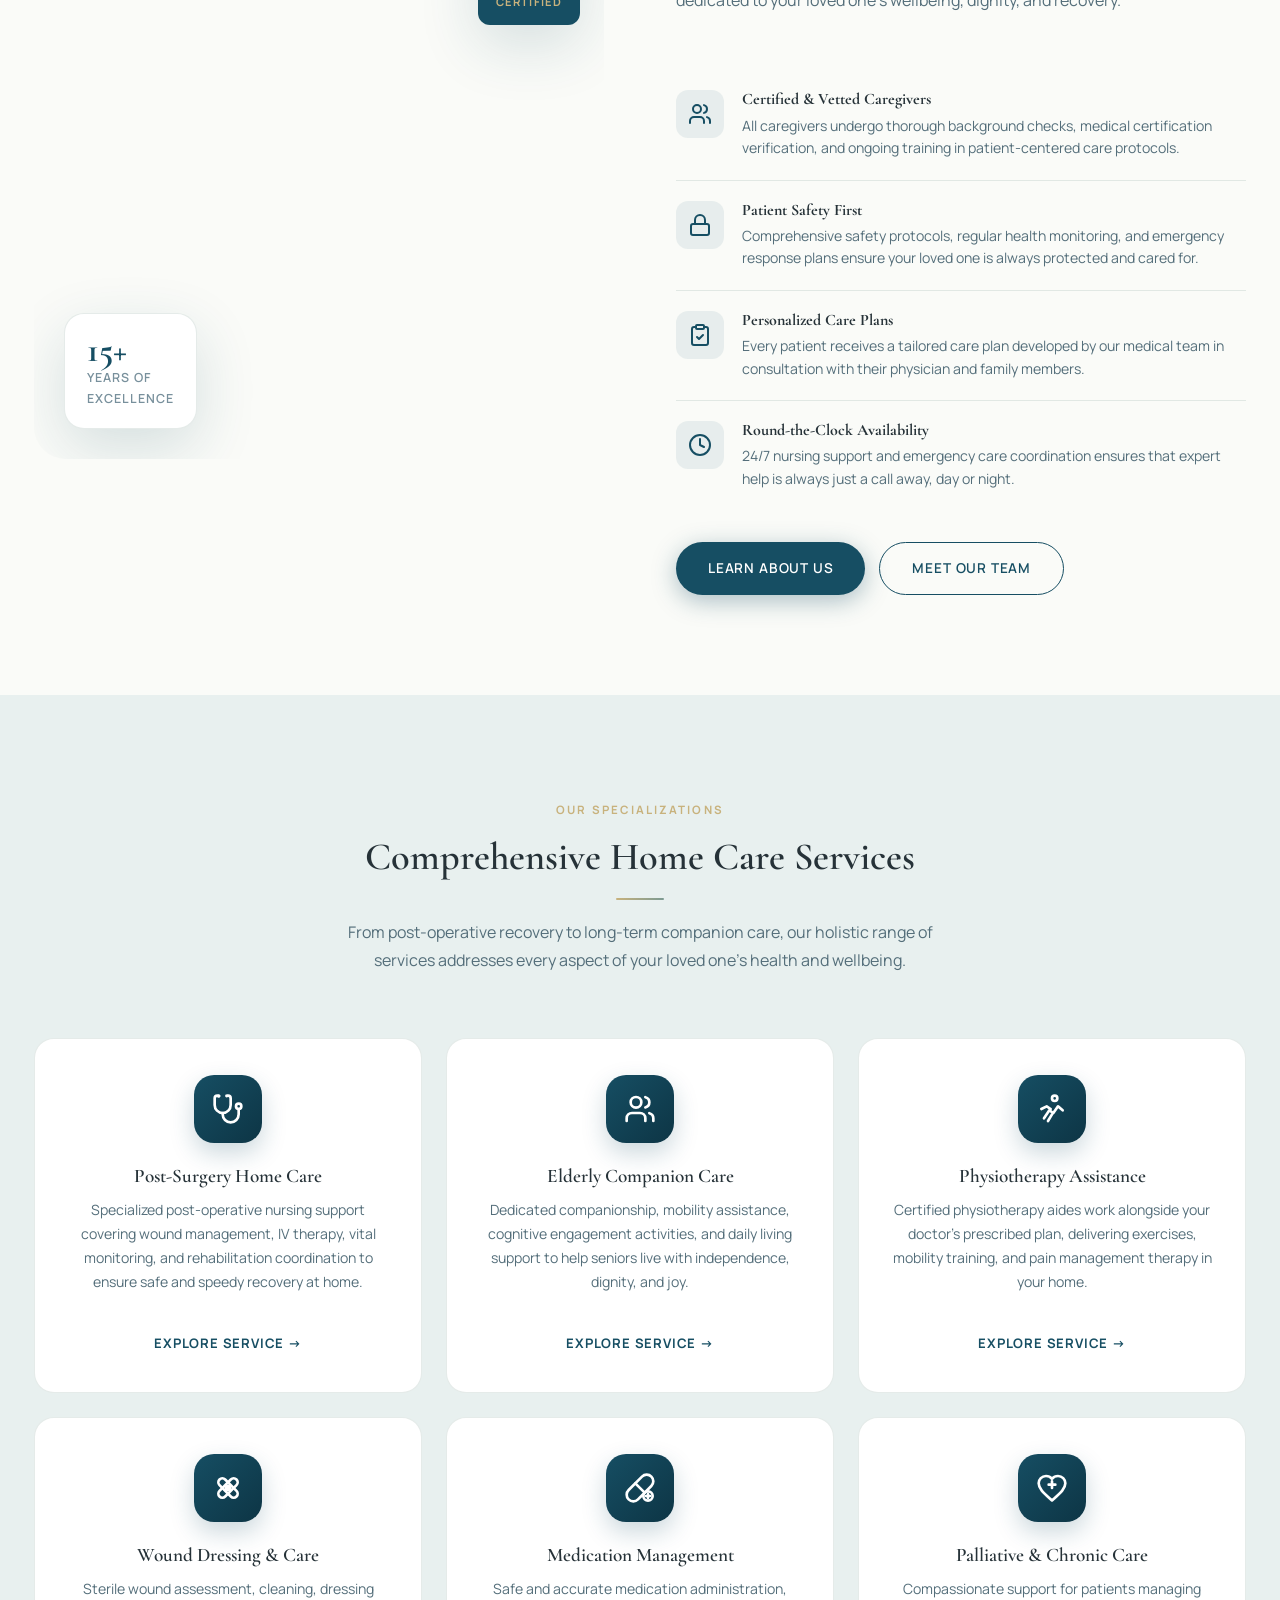
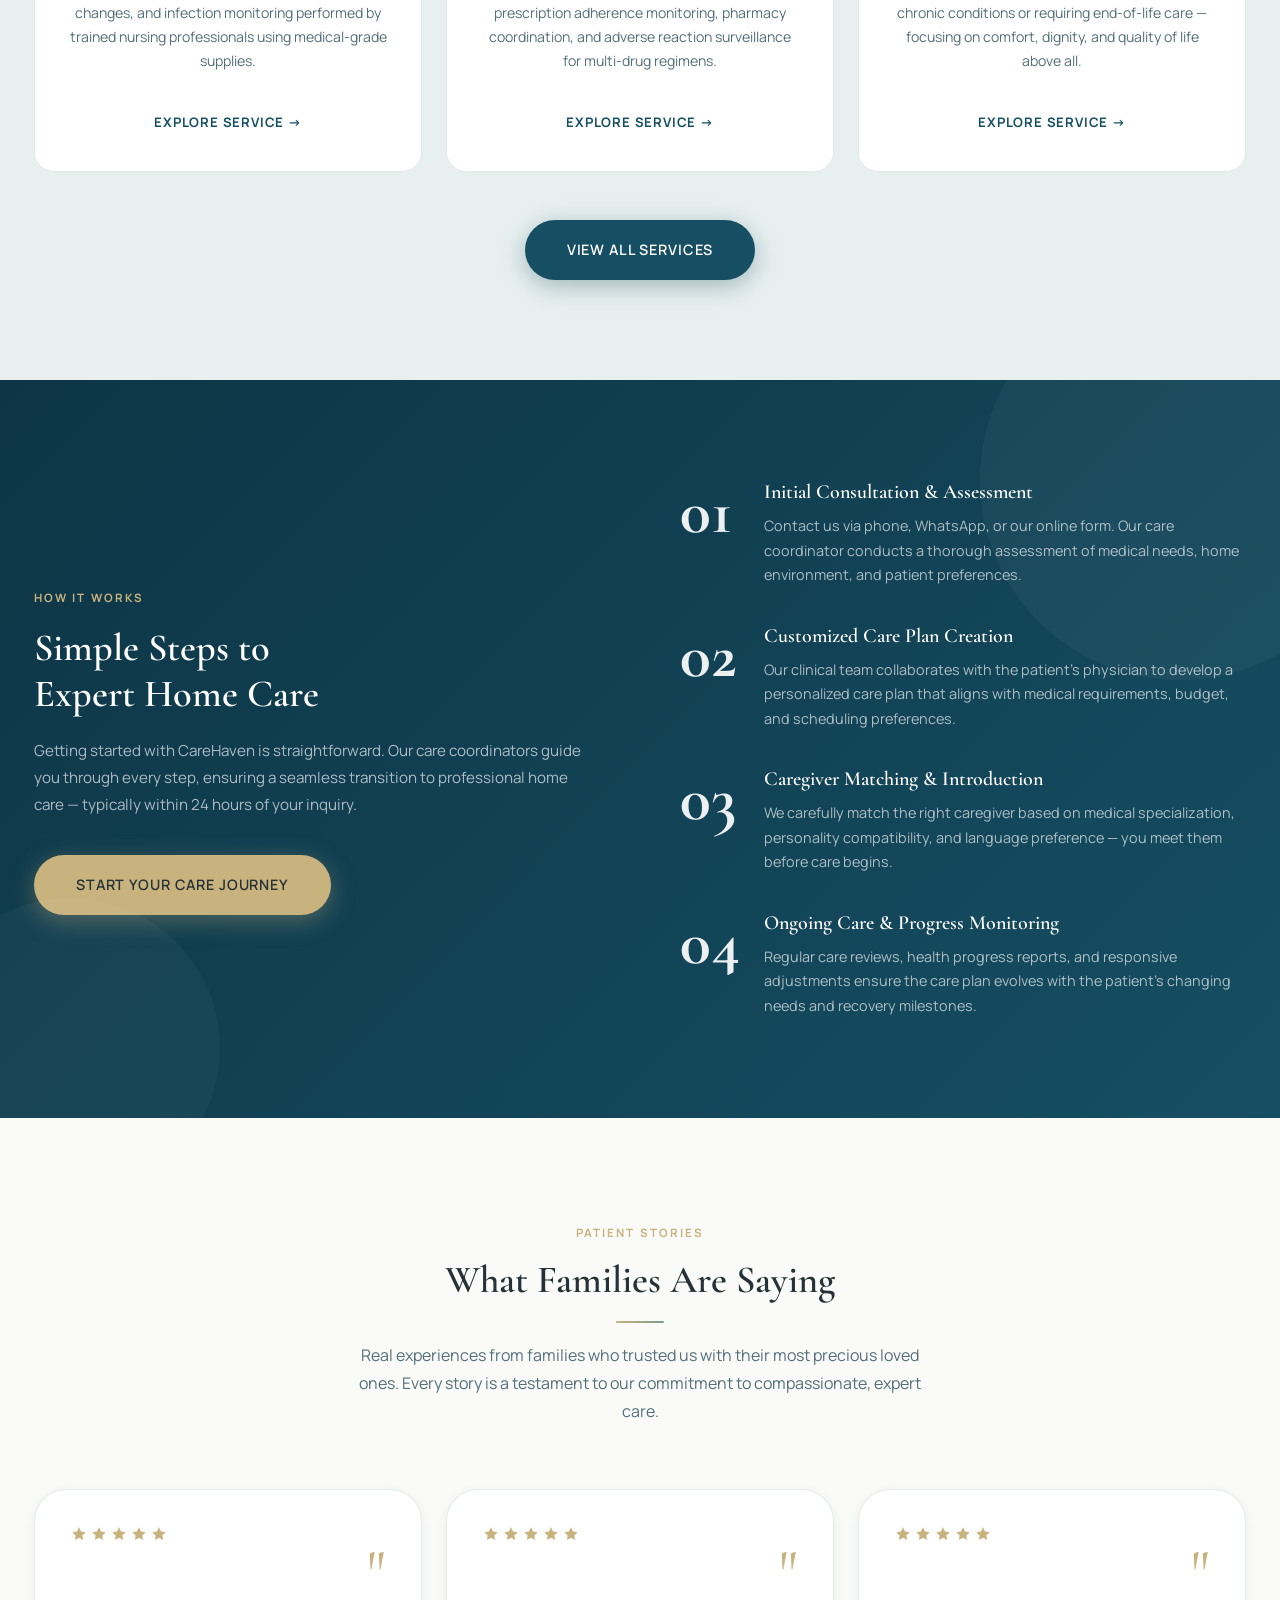
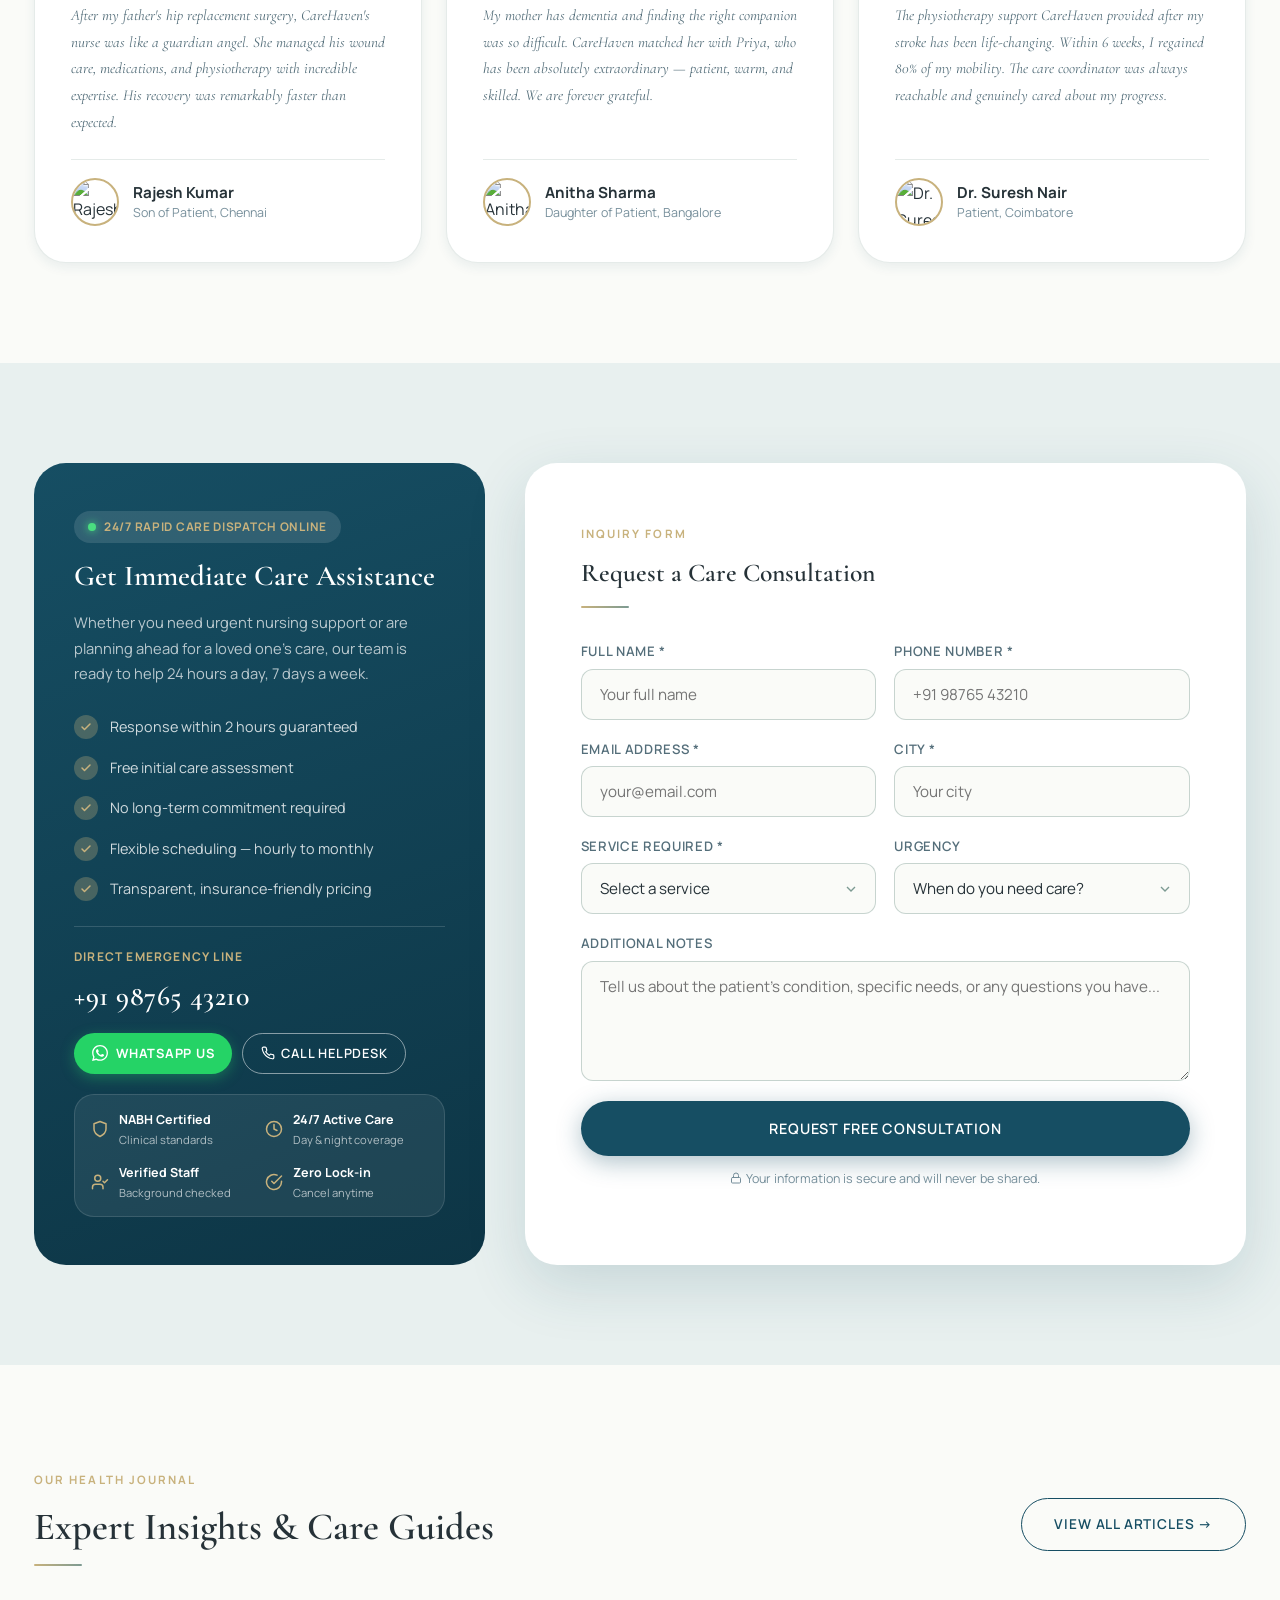
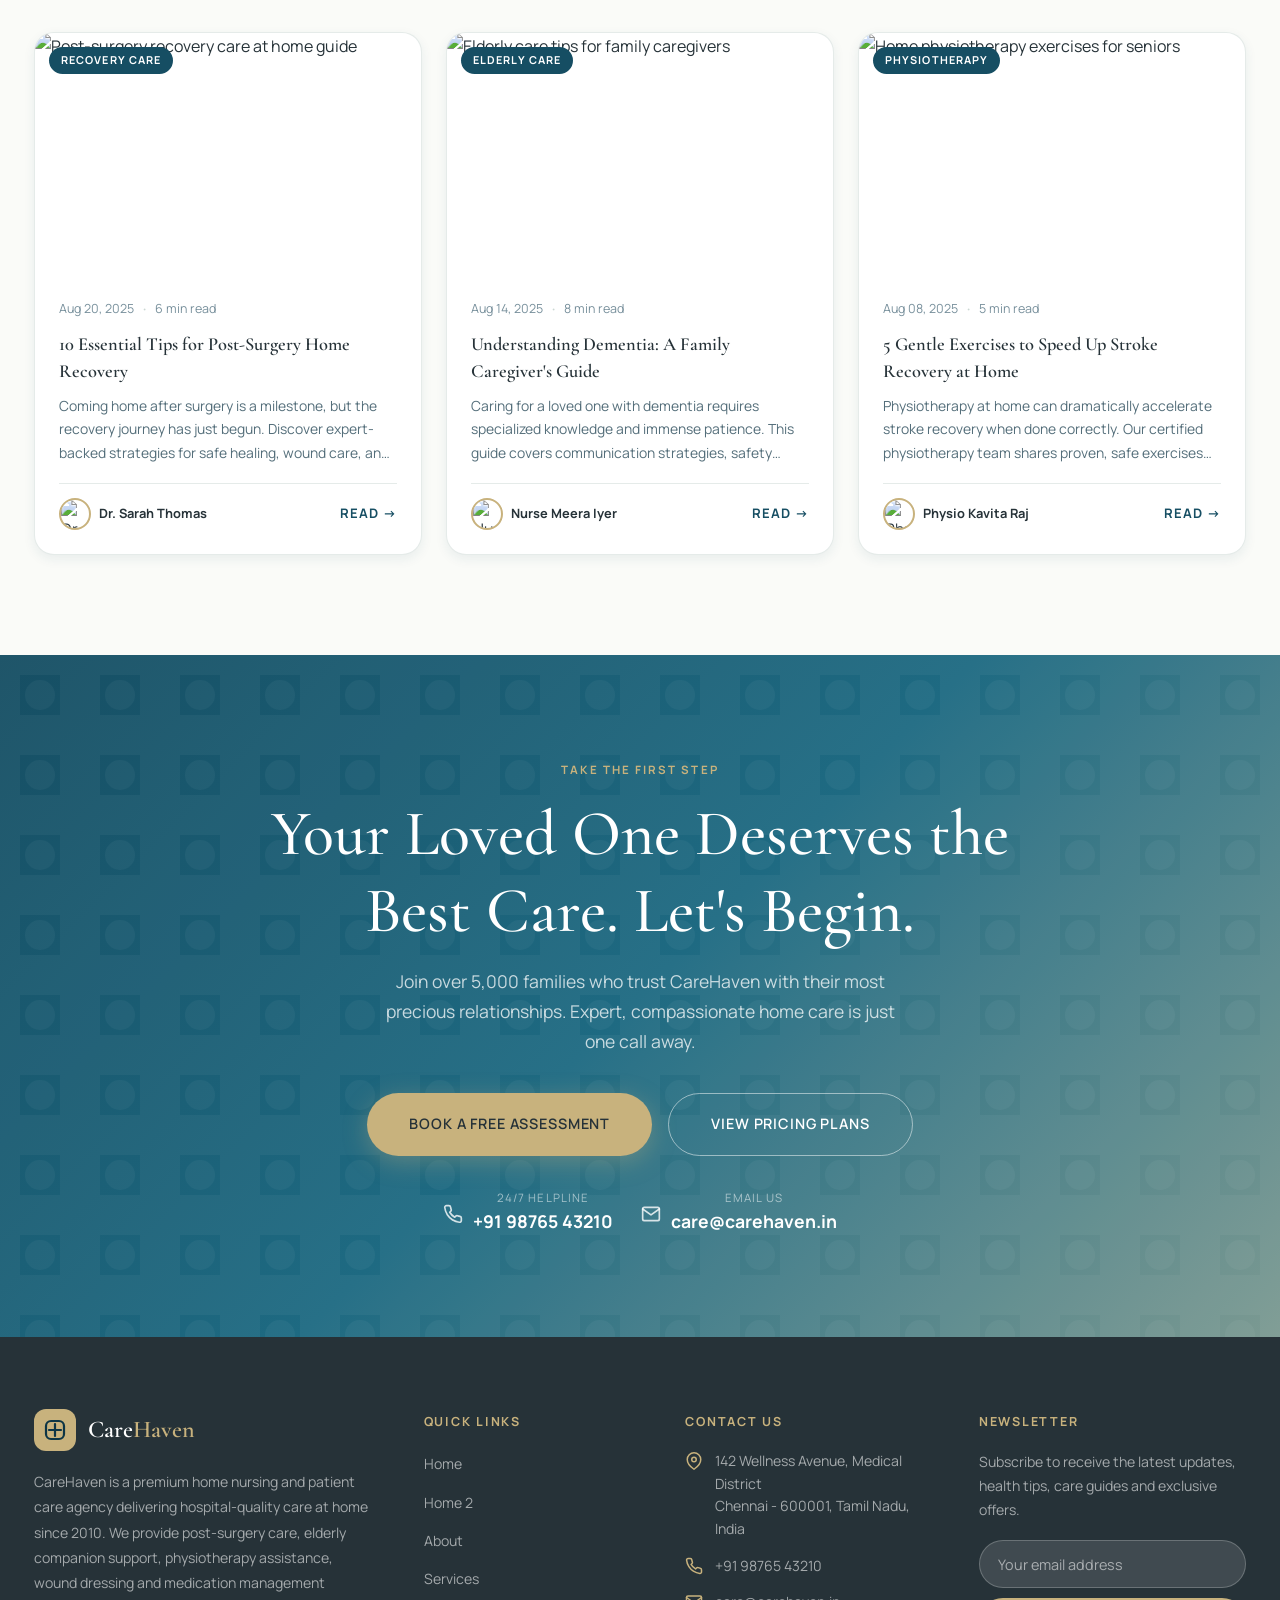
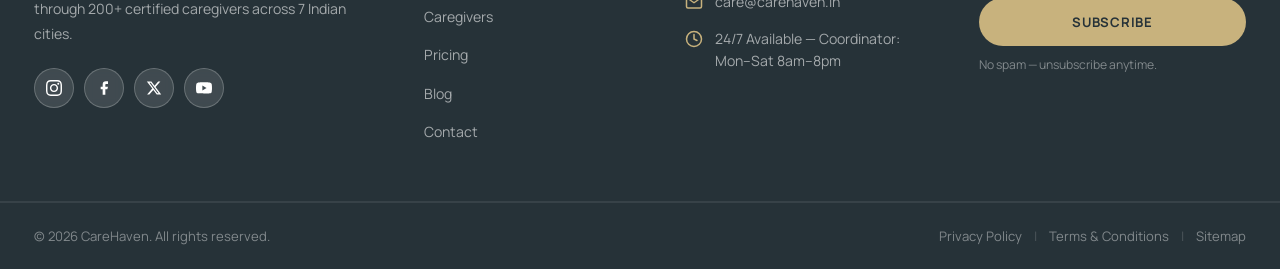
==== commit 831760a9: "blog2" ====
--- a/index.html
+++ b/index.html
@@ -983,14 +983,14 @@
             <span class="blog-meta-dot">•</span>
             <span>6 min read</span>
           </div>
-          <h3 class="blog-card-title"><a href="blog-details.html">10 Essential Tips for Post-Surgery Home Recovery</a></h3>
+          <h3 class="blog-card-title"><a href="blog-details.html?id=post-surgery-tips">10 Essential Tips for Post-Surgery Home Recovery</a></h3>
           <p class="blog-excerpt">Coming home after surgery is a milestone, but the recovery journey has just begun. Discover expert-backed strategies for safe healing, wound care, and preventing complications.</p>
           <div class="blog-footer">
             <div class="blog-author">
               <img src="https://images.unsplash.com/photo-1559839734-2b71ea197ec2?w=60&auto=format&fit=crop&q=80" alt="Dr. Sarah Thomas">
               <span class="blog-author-name">Dr. Sarah Thomas</span>
             </div>
-            <a href="blog-details.html" class="read-more">Read → </a>
+            <a href="blog-details.html?id=post-surgery-tips" class="read-more">Read → </a>
           </div>
         </div>
       </div>
@@ -1005,14 +1005,14 @@
             <span class="blog-meta-dot">•</span>
             <span>8 min read</span>
           </div>
-          <h3 class="blog-card-title"><a href="blog-details.html">Understanding Dementia: A Family Caregiver's Guide</a></h3>
+          <h3 class="blog-card-title"><a href="blog-details.html?id=dementia-guide">Understanding Dementia: A Family Caregiver's Guide</a></h3>
           <p class="blog-excerpt">Caring for a loved one with dementia requires specialized knowledge and immense patience. This guide covers communication strategies, safety modifications, and self-care for family caregivers.</p>
           <div class="blog-footer">
             <div class="blog-author">
               <img src="https://images.unsplash.com/photo-1612349317150-e413f6a5b16d?w=60&auto=format&fit=crop&q=80" alt="Nurse Meera Iyer">
               <span class="blog-author-name">Nurse Meera Iyer</span>
             </div>
-            <a href="blog-details.html" class="read-more">Read → </a>
+            <a href="blog-details.html?id=dementia-guide" class="read-more">Read → </a>
           </div>
         </div>
       </div>
@@ -1027,14 +1027,14 @@
             <span class="blog-meta-dot">•</span>
             <span>5 min read</span>
           </div>
-          <h3 class="blog-card-title"><a href="blog-details.html">5 Gentle Exercises to Speed Up Stroke Recovery at Home</a></h3>
+          <h3 class="blog-card-title"><a href="blog-details.html?id=stroke-recovery-exercises">5 Gentle Exercises to Speed Up Stroke Recovery at Home</a></h3>
           <p class="blog-excerpt">Physiotherapy at home can dramatically accelerate stroke recovery when done correctly. Our certified physiotherapy team shares proven, safe exercises you can start today with guidance.</p>
           <div class="blog-footer">
             <div class="blog-author">
               <img src="https://images.unsplash.com/photo-1580489944761-15a19d654956?w=60&auto=format&fit=crop&q=80" alt="Physio Kavita Raj">
               <span class="blog-author-name">Physio Kavita Raj</span>
             </div>
-            <a href="blog-details.html" class="read-more">Read → </a>
+            <a href="blog-details.html?id=stroke-recovery-exercises" class="read-more">Read → </a>
           </div>
         </div>
       </div>
--- a/css/style.css
+++ b/css/style.css
@@ -395,9 +395,24 @@
 }
 [data-theme="dark"] #navbar.scrolled {
   background: rgba(13,27,33,0.95);
+  border-bottom: 1px solid var(--border-light);
 }
 #navbar.scrolled .nav-logo-text { color: var(--teal); }
 #navbar.scrolled .nav-link { color: var(--text-primary); }
+
+[data-theme="dark"] #navbar.scrolled .nav-logo-text {
+  color: var(--white);
+}
+[data-theme="dark"] #navbar.scrolled .nav-logo-text span {
+  color: var(--champagne);
+}
+[data-theme="dark"] #navbar.scrolled .nav-link {
+  color: rgba(255, 255, 255, 0.88);
+}
+[data-theme="dark"] #navbar.scrolled .nav-link:hover,
+[data-theme="dark"] #navbar.scrolled .nav-link.active {
+  color: var(--champagne);
+}
 
 .nav-container {
   max-width: var(--container-w);
@@ -534,6 +549,20 @@
 }
 #navbar.scrolled .nav-toggle-btn:hover { background: var(--bg-secondary); color: var(--teal); }
 
+[data-theme="dark"] #navbar.scrolled .nav-toggle-btn {
+  color: var(--champagne);
+  border-color: rgba(200, 178, 125, 0.35);
+  background: rgba(255, 255, 255, 0.08);
+}
+[data-theme="dark"] #navbar.scrolled .nav-toggle-btn:hover {
+  background: var(--champagne);
+  color: var(--charcoal);
+  border-color: var(--champagne);
+}
+[data-theme="dark"] #navbar.scrolled .hamburger span {
+  background: var(--champagne);
+}
+
 .nav-cta { display: none; }
 @media (min-width: 900px) { .nav-cta { display: inline-flex; } }
 
@@ -944,19 +973,34 @@
 }
 
 /* ─── Testimonials ─── */
+.testimonial-grid {
+  display: grid;
+  grid-template-columns: repeat(3, 1fr);
+  gap: 28px;
+  align-items: stretch;
+}
 .testimonial-card {
   background: var(--bg-card);
-  border-radius: var(--radius-lg);
+  border-radius: var(--radius-xl);
   padding: 36px;
   box-shadow: var(--shadow-sm);
   border: 1px solid var(--border-light);
   position: relative;
   transition: all var(--transition-smooth);
+  display: flex;
+  flex-direction: column;
+  justify-content: space-between;
+  height: 100%;
 }
 .testimonial-card:hover {
   box-shadow: var(--shadow-md);
   transform: translateY(-4px);
 }
+.testimonial-content {
+  display: flex;
+  flex-direction: column;
+  flex-grow: 1;
+}
 .testimonial-quote {
   font-size: 3rem;
   line-height: 1;
@@ -967,32 +1011,53 @@
 }
 .testimonial-text {
   font-family: var(--font-display);
-  font-size: 1.15rem;
+  font-size: 1.05rem;
   font-style: italic;
   color: var(--text-primary);
   line-height: 1.7;
   margin-bottom: 24px;
+  flex-grow: 1;
 }
 .testimonial-author {
   display: flex;
   align-items: center;
   gap: 14px;
+  margin-top: auto;
+  padding-top: 18px;
+  border-top: 1px solid var(--border-light);
+  min-height: 64px;
 }
 .testimonial-avatar {
-  width: 50px;
-  height: 50px;
+  width: 48px;
+  height: 48px;
   border-radius: 50%;
   object-fit: cover;
   border: 2px solid var(--champagne);
+  flex-shrink: 0;
+}
+.testimonial-author-meta {
+  display: flex;
+  flex-direction: column;
+  justify-content: center;
+  min-width: 0;
 }
 .testimonial-name {
   font-weight: 700;
-  font-size: 0.9rem;
+  font-size: 0.95rem;
   color: var(--text-primary);
+  line-height: 1.25;
+  margin-bottom: 3px;
+  white-space: nowrap;
+  overflow: hidden;
+  text-overflow: ellipsis;
 }
 .testimonial-role {
   font-size: 0.78rem;
   color: var(--text-muted);
+  line-height: 1.25;
+  white-space: nowrap;
+  overflow: hidden;
+  text-overflow: ellipsis;
 }
 .stars { color: var(--champagne); font-size: 0.85rem; margin-bottom: 14px; }
 
@@ -2357,7 +2422,7 @@
 .read-more { font-size: 0.82rem; font-weight: 700; color: var(--teal); transition: color var(--transition-fast); white-space: nowrap; }
 .read-more:hover { color: var(--champagne); }
 
-/* ─── Tags ─── */
+/* ─── Tags & Category Badges ─── */
 .tag-cloud { display: flex; flex-wrap: wrap; gap: 8px; }
 .tag {
   display: inline-block;
@@ -2370,28 +2435,62 @@
   border: 1px solid var(--border-light);
   cursor: pointer;
   transition: all var(--transition-fast);
+  user-select: none;
 }
 .tag:hover { background: var(--teal); color: white; border-color: var(--teal); }
+
+[data-theme="dark"] .tag {
+  background: rgba(200, 178, 125, 0.12) !important;
+  color: var(--champagne) !important;
+  border-color: rgba(200, 178, 125, 0.25) !important;
+}
+[data-theme="dark"] .tag:hover {
+  background: var(--champagne) !important;
+  color: var(--charcoal) !important;
+  border-color: var(--champagne) !important;
+  box-shadow: 0 2px 10px rgba(200, 178, 125, 0.3) !important;
+}
+
+.widget-category-count {
+  font-size: 0.75rem;
+  font-weight: 700;
+  background: var(--mist);
+  color: var(--teal);
+  padding: 2px 9px;
+  border-radius: var(--radius-full);
+  border: 1px solid rgba(22, 78, 99, 0.12);
+  transition: all var(--transition-fast);
+}
+[data-theme="dark"] .widget-category-count {
+  background: rgba(200, 178, 125, 0.15) !important;
+  color: var(--champagne) !important;
+  border-color: rgba(200, 178, 125, 0.3) !important;
+}
+[data-theme="dark"] .widget-category:hover {
+  color: var(--champagne) !important;
+}
 
 /* ─── Pricing Cards ─── */
 .pricing-card {
   background: var(--bg-card);
   border-radius: var(--radius-xl);
-  padding: 40px 32px;
+  padding: 36px 28px;
   border: 1.5px solid var(--border-light);
   position: relative;
   transition: all var(--transition-smooth);
   overflow: hidden;
-}
-.pricing-card:hover { transform: translateY(-6px); box-shadow: var(--shadow-lg); border-color: var(--sage-light); }
+  display: flex;
+  flex-direction: column;
+  height: 100%;
+}
+.pricing-card:hover { transform: translateY(-4px); box-shadow: var(--shadow-lg); border-color: var(--sage-light); }
 .pricing-card.featured {
-  background: linear-gradient(160deg, var(--teal), var(--teal-dark));
+  background: linear-gradient(160deg, #164E63, #0D3545);
   border-color: var(--teal);
-  transform: scale(1.04);
   box-shadow: var(--shadow-xl);
   z-index: 1;
 }
-.pricing-card.featured:hover { transform: scale(1.04) translateY(-4px); }
+.pricing-card.featured:hover { transform: translateY(-4px); }
 .pricing-badge {
   display: inline-flex;
   align-items: center;
@@ -2401,39 +2500,40 @@
   font-weight: 800;
   letter-spacing: 0.1em;
   text-transform: uppercase;
-  padding: 4px 14px;
+  padding: 4px 12px;
   border-radius: var(--radius-full);
-  margin-bottom: 16px;
 }
 .pricing-plan {
   display: block;
-  font-size: 0.78rem;
+  font-size: 0.82rem;
   font-weight: 700;
   letter-spacing: 0.1em;
   text-transform: uppercase;
   color: var(--champagne);
   margin-bottom: 6px;
+  min-height: 20px;
 }
 .pricing-price {
   display: flex;
   align-items: flex-start;
   gap: 4px;
-  margin: 20px 0;
+  min-height: 68px;
+  margin: 12px 0 20px;
 }
 .pricing-currency { font-size: 1.5rem; font-weight: 700; color: var(--teal); padding-top: 8px; }
 .pricing-card.featured .pricing-currency { color: var(--champagne); }
-.pricing-amount { font-family: var(--font-display); font-size: 3.5rem; font-weight: 600; color: var(--text-primary); line-height: 1; }
-.pricing-card.featured .pricing-amount { color: white; }
-.pricing-period { font-size: 0.8rem; color: var(--text-muted); align-self: flex-end; margin-bottom: 6px; line-height: 1.4; }
-.pricing-card.featured .pricing-period { color: rgba(255,255,255,0.6); }
-.pricing-features { display: flex; flex-direction: column; gap: 10px; margin: 24px 0; }
-.pricing-feature { display: flex; align-items: flex-start; gap: 10px; font-size: 0.88rem; color: var(--text-secondary); }
-.pricing-card.featured .pricing-feature { color: rgba(255,255,255,0.8); }
+.pricing-amount { font-family: var(--font-display); font-size: 3.4rem; font-weight: 600; color: var(--text-primary); line-height: 1; }
+.pricing-card.featured .pricing-amount { color: #FFFFFF; }
+.pricing-period { font-size: 0.8rem; color: var(--text-muted); align-self: flex-end; margin-bottom: 6px; line-height: 1.35; }
+.pricing-card.featured .pricing-period { color: rgba(255,255,255,0.65); }
+.pricing-features { display: flex; flex-direction: column; gap: 12px; margin: 16px 0 28px; flex-grow: 1; }
+.pricing-feature { display: flex; align-items: flex-start; gap: 10px; font-size: 0.88rem; color: var(--text-secondary); line-height: 1.45; }
+.pricing-card.featured .pricing-feature { color: rgba(255,255,255,0.85); }
 .pricing-check {
   width: 20px;
   height: 20px;
   border-radius: 50%;
-  background: rgba(22,78,99,0.1);
+  background: var(--mist);
   color: var(--teal);
   display: flex;
   align-items: center;
@@ -2441,8 +2541,33 @@
   font-size: 0.65rem;
   font-weight: 700;
   flex-shrink: 0;
-}
-.pricing-card.featured .pricing-check { background: rgba(200,178,125,0.25); color: var(--champagne); }
+  margin-top: 1px;
+  border: 1px solid rgba(22,78,99,0.15);
+}
+.pricing-card.featured .pricing-check { background: rgba(200,178,125,0.25); color: var(--champagne); border-color: rgba(200,178,125,0.4); }
+
+[data-theme="dark"] .pricing-card:not(.featured) {
+  background: var(--bg-card);
+  border-color: var(--border-medium);
+}
+[data-theme="dark"] .pricing-card:not(.featured) .pricing-currency {
+  color: var(--champagne) !important;
+}
+[data-theme="dark"] .pricing-card:not(.featured) .pricing-check {
+  background: rgba(200,178,125,0.15) !important;
+  color: var(--champagne) !important;
+  border-color: rgba(200,178,125,0.35) !important;
+}
+[data-theme="dark"] .pricing-card:not(.featured) .btn-outline {
+  border-color: rgba(200,178,125,0.35);
+  color: #FFFFFF;
+  background: rgba(255,255,255,0.04);
+}
+[data-theme="dark"] .pricing-card:not(.featured) .btn-outline:hover {
+  background: rgba(200,178,125,0.15);
+  border-color: var(--champagne);
+  color: var(--champagne);
+}
 
 /* ─── Testimonials ─── */
 .testimonial-card {
@@ -2453,6 +2578,10 @@
   box-shadow: var(--shadow-sm);
   transition: all var(--transition-smooth);
   position: relative;
+  display: flex;
+  flex-direction: column;
+  justify-content: space-between;
+  height: 100%;
 }
 .testimonial-card:hover { transform: translateY(-4px); box-shadow: var(--shadow-md); }
 .stars { font-size: 1rem; letter-spacing: 2px; color: var(--champagne); margin-bottom: 12px; }
@@ -2464,16 +2593,46 @@
   margin-bottom: 10px;
 }
 .testimonial-text {
-  font-size: 0.9rem;
+  font-size: 0.95rem;
   color: var(--text-secondary);
   line-height: 1.75;
   margin-bottom: 24px;
   font-style: italic;
-}
-.testimonial-author { display: flex; align-items: center; gap: 12px; }
-.testimonial-avatar { width: 48px; height: 48px; border-radius: 50%; object-fit: cover; border: 2px solid var(--champagne); }
-.testimonial-name { font-weight: 700; font-size: 0.9rem; }
-.testimonial-role { font-size: 0.75rem; color: var(--text-muted); margin-top: 2px; }
+  flex-grow: 1;
+}
+.testimonial-author {
+  display: flex;
+  align-items: center;
+  gap: 14px;
+  margin-top: auto;
+  padding-top: 18px;
+  border-top: 1px solid var(--border-light);
+  min-height: 64px;
+}
+.testimonial-avatar { width: 48px; height: 48px; border-radius: 50%; object-fit: cover; border: 2px solid var(--champagne); flex-shrink: 0; }
+.testimonial-author-meta {
+  display: flex;
+  flex-direction: column;
+  justify-content: center;
+  min-width: 0;
+}
+.testimonial-name {
+  font-weight: 700;
+  font-size: 0.95rem;
+  line-height: 1.25;
+  margin-bottom: 3px;
+  white-space: nowrap;
+  overflow: hidden;
+  text-overflow: ellipsis;
+}
+.testimonial-role {
+  font-size: 0.78rem;
+  color: var(--text-muted);
+  line-height: 1.25;
+  white-space: nowrap;
+  overflow: hidden;
+  text-overflow: ellipsis;
+}
 
 /* ─── Filter Buttons ─── */
 .filter-btn {
@@ -2748,6 +2907,33 @@
   color: var(--text-primary);
 }
 
+[data-theme="dark"] .faq-question {
+  color: var(--text-primary);
+}
+[data-theme="dark"] .faq-question:hover {
+  color: var(--champagne);
+}
+[data-theme="dark"] .faq-icon {
+  background: rgba(200, 178, 125, 0.15);
+  color: var(--champagne);
+  border: 1px solid rgba(200, 178, 125, 0.3);
+}
+[data-theme="dark"] .faq-question:hover .faq-icon,
+[data-theme="dark"] .faq-item.open .faq-icon {
+  background: var(--champagne);
+  color: var(--charcoal);
+  border-color: var(--champagne);
+}
+
+[data-theme="dark"] .mission-icon svg,
+[data-theme="dark"] .include-icon svg,
+[data-theme="dark"] .add-on-icon svg,
+[data-theme="dark"] .guarantee-icon svg,
+[data-theme="dark"] .accred-icon svg {
+  color: var(--champagne);
+  stroke: var(--champagne);
+}
+
 /* ─── Print ─── */
 @media print {
   #navbar, .fab-container, .page-transition { display: none !important; }
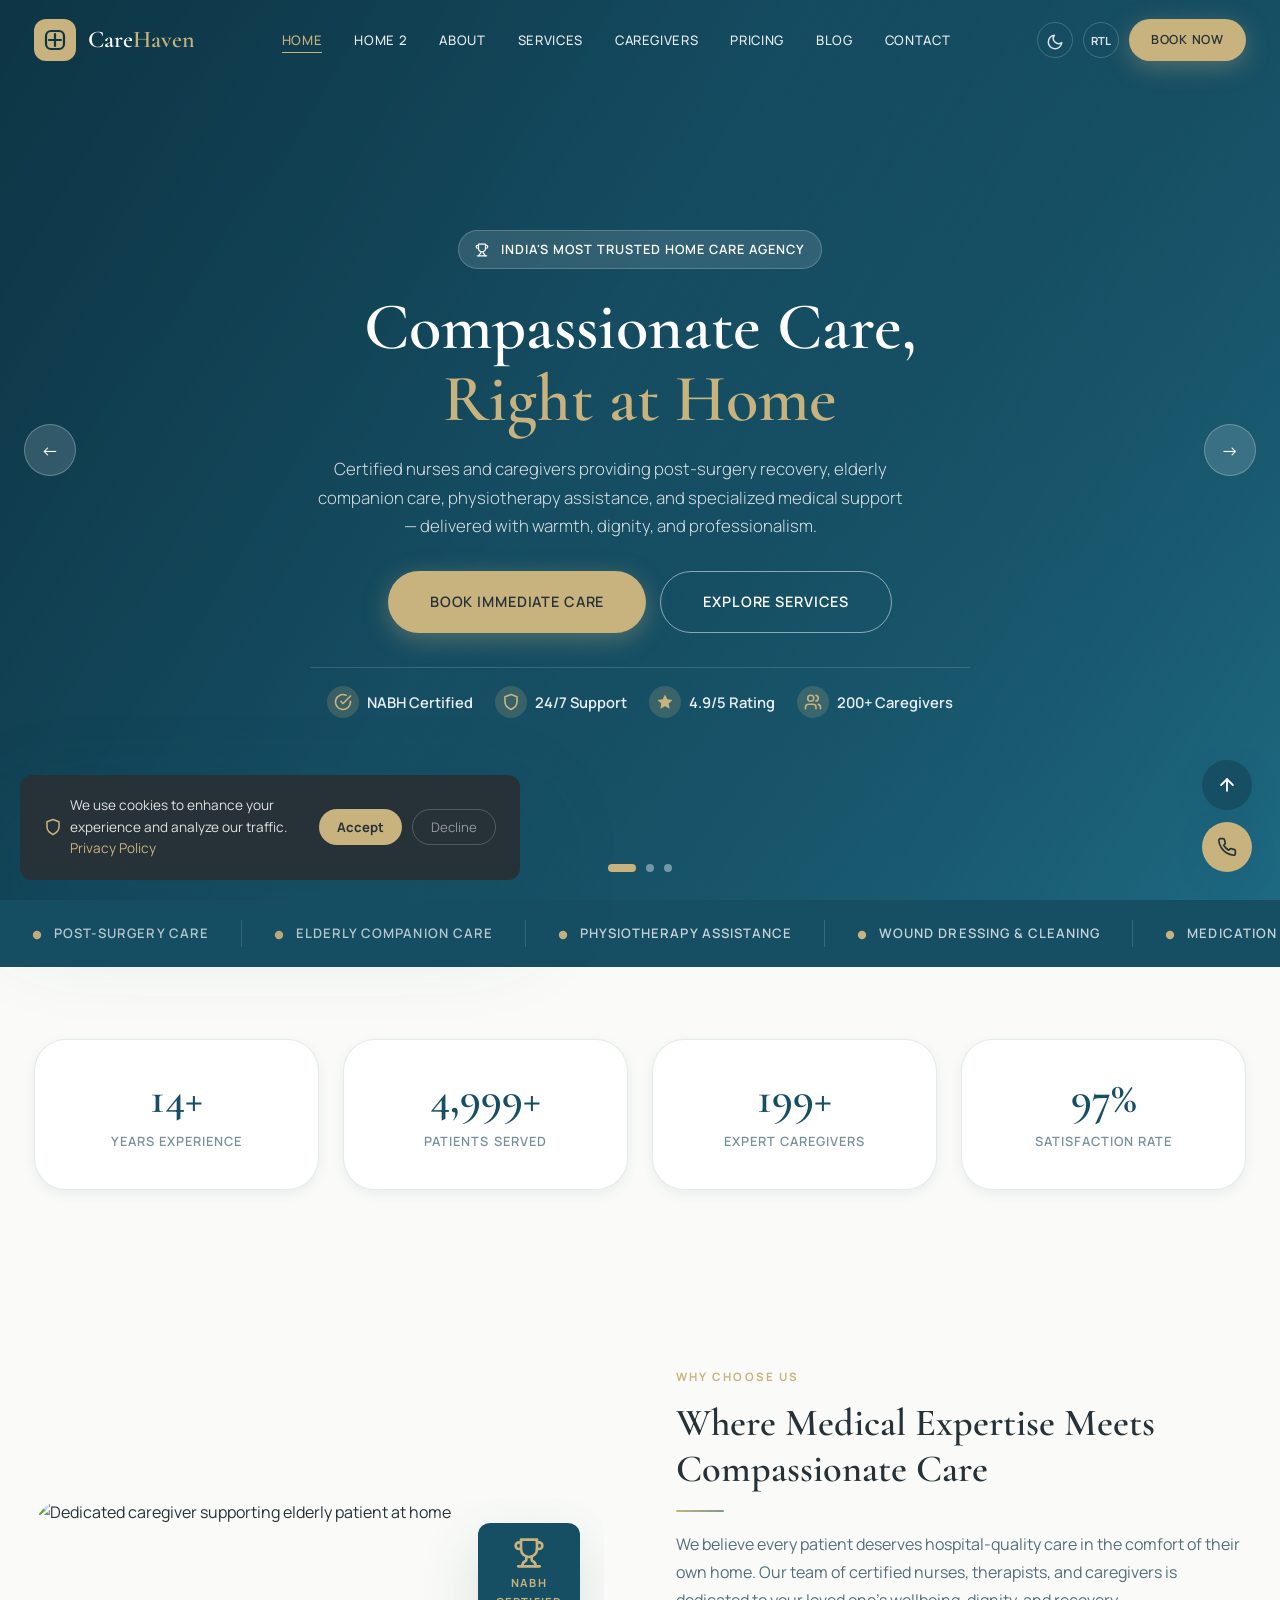
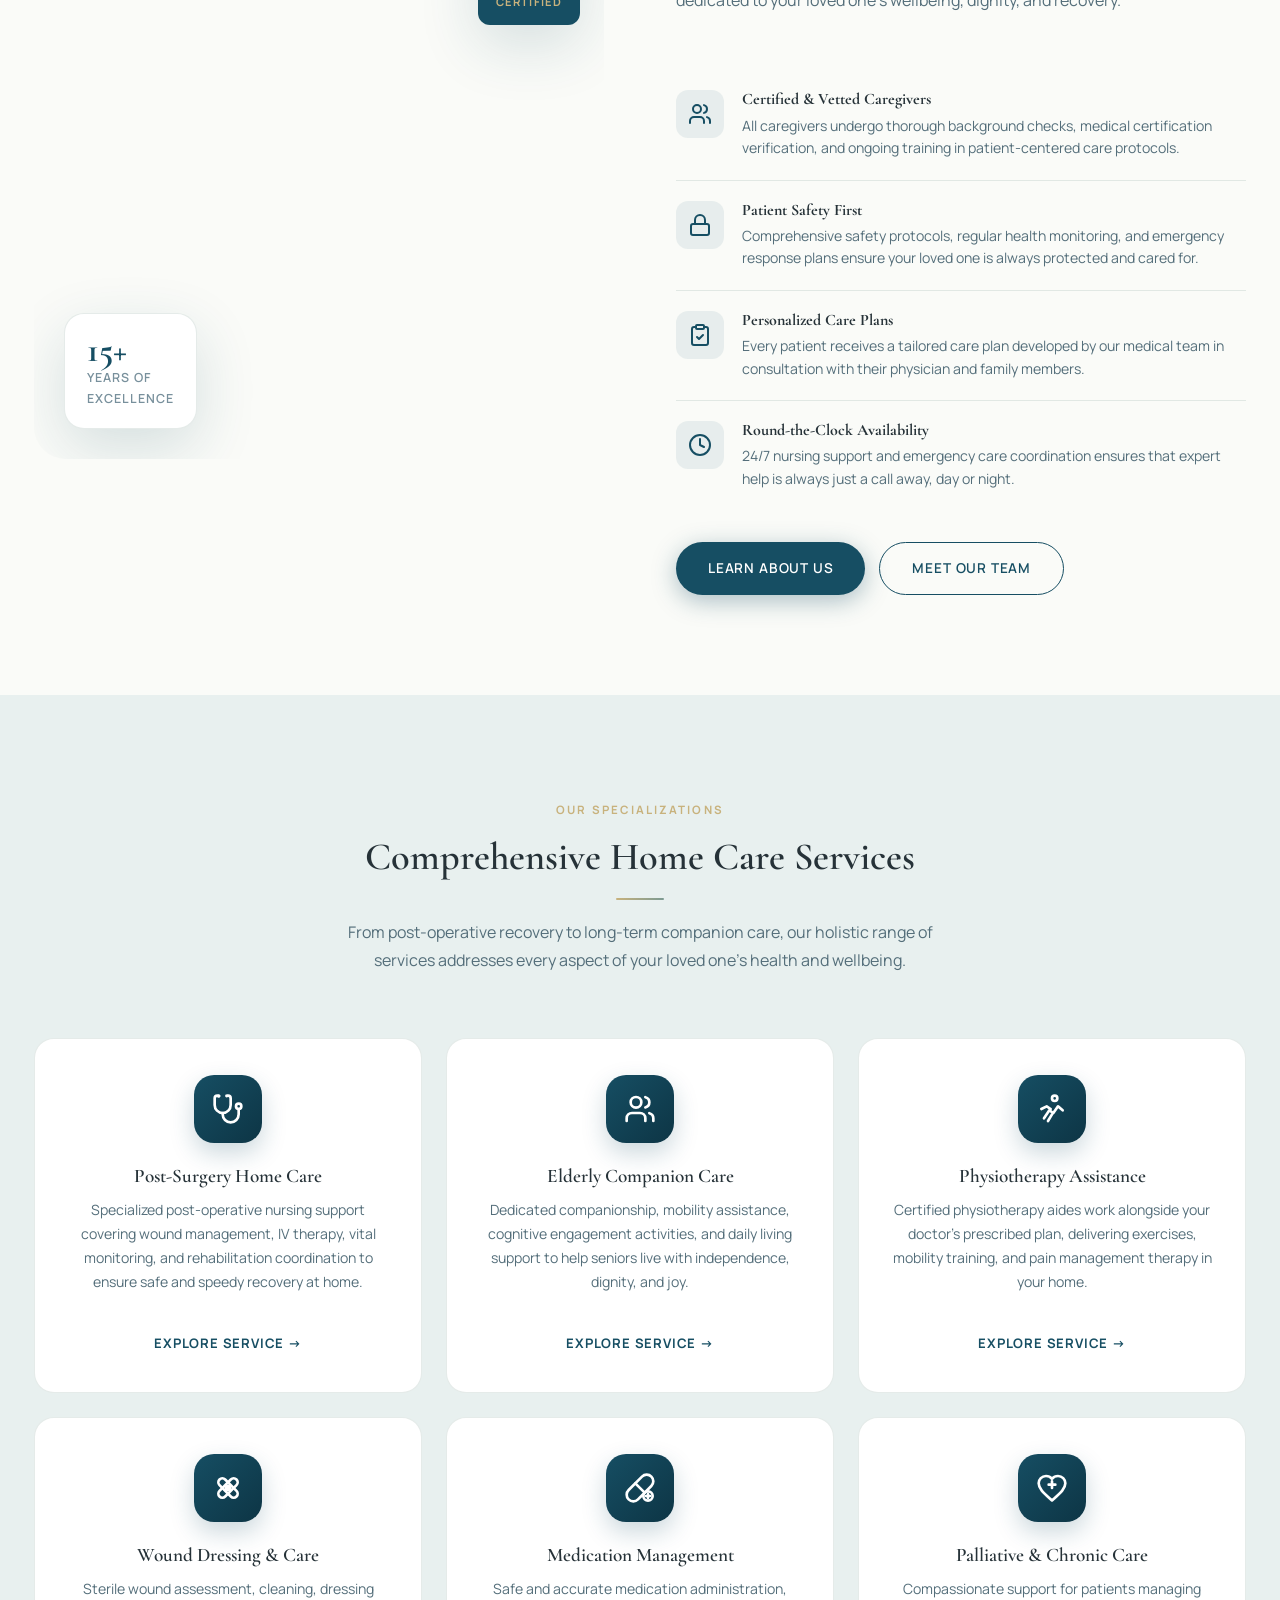
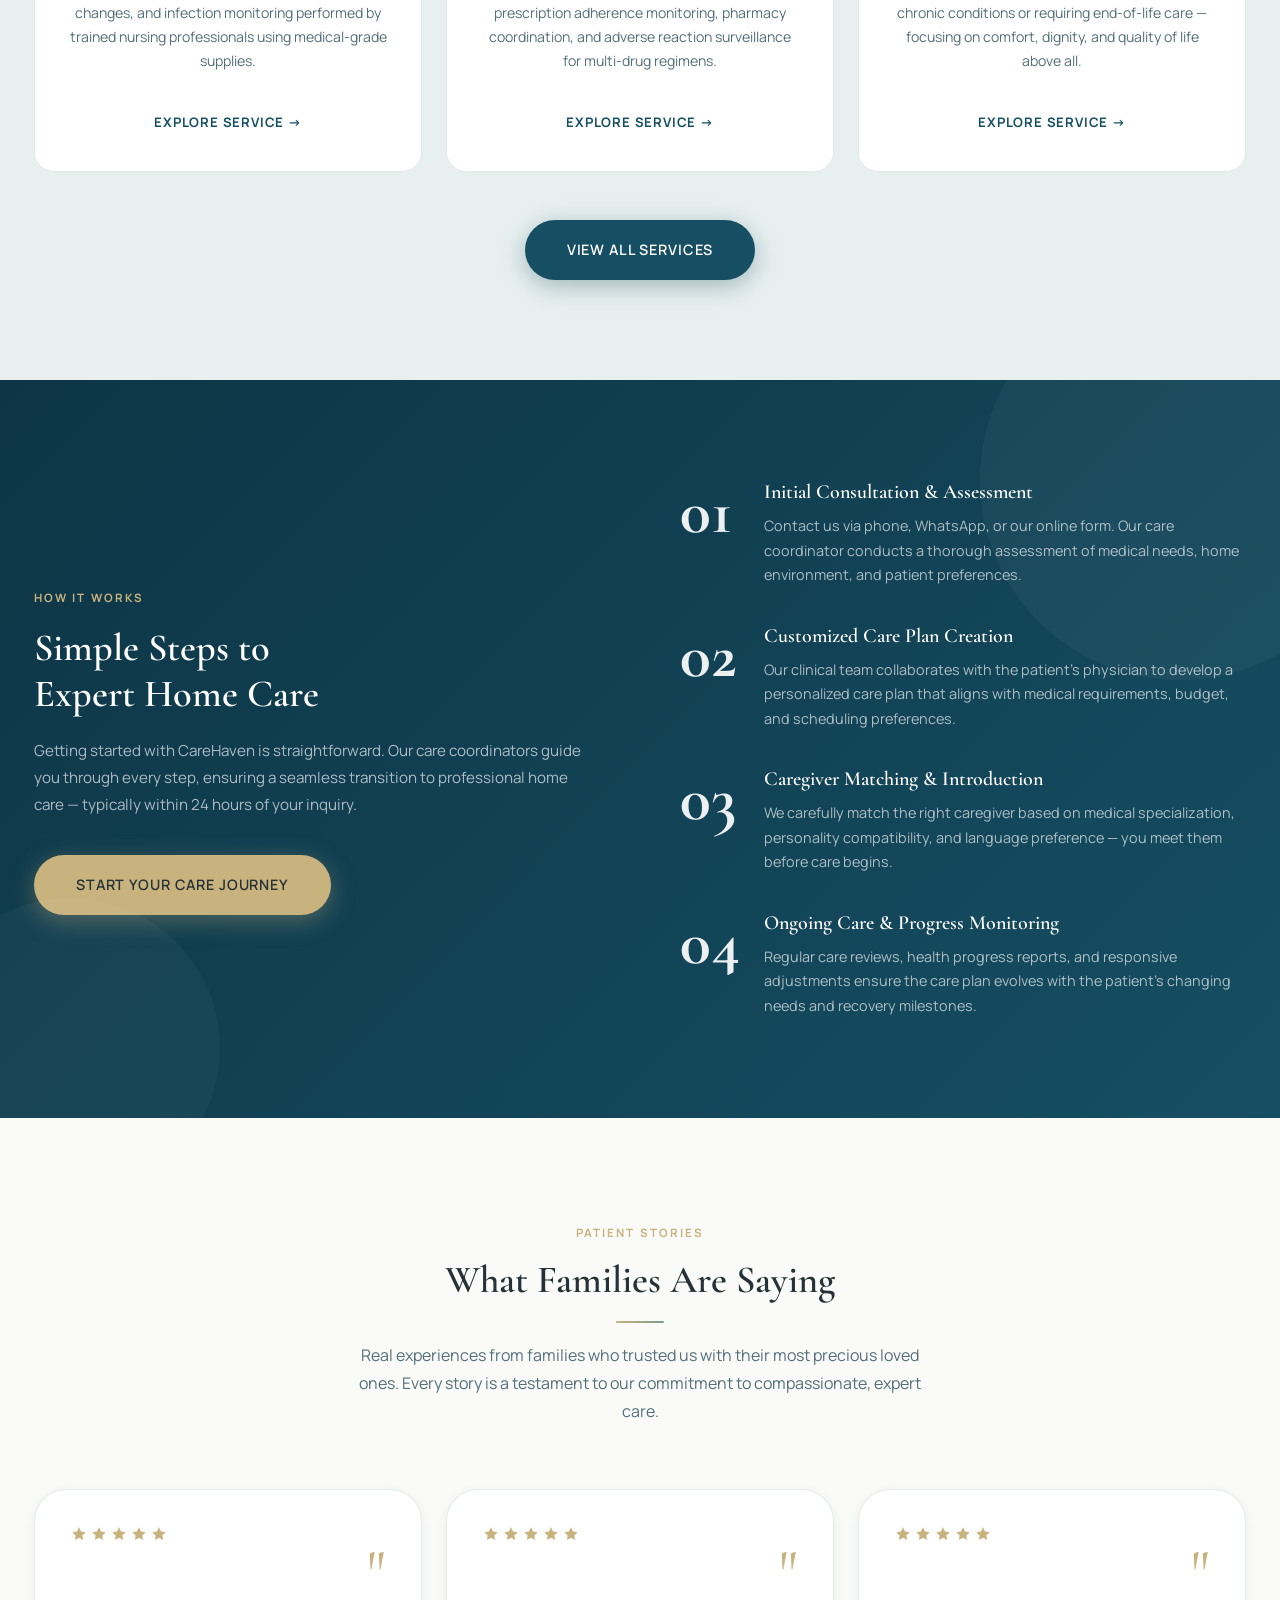
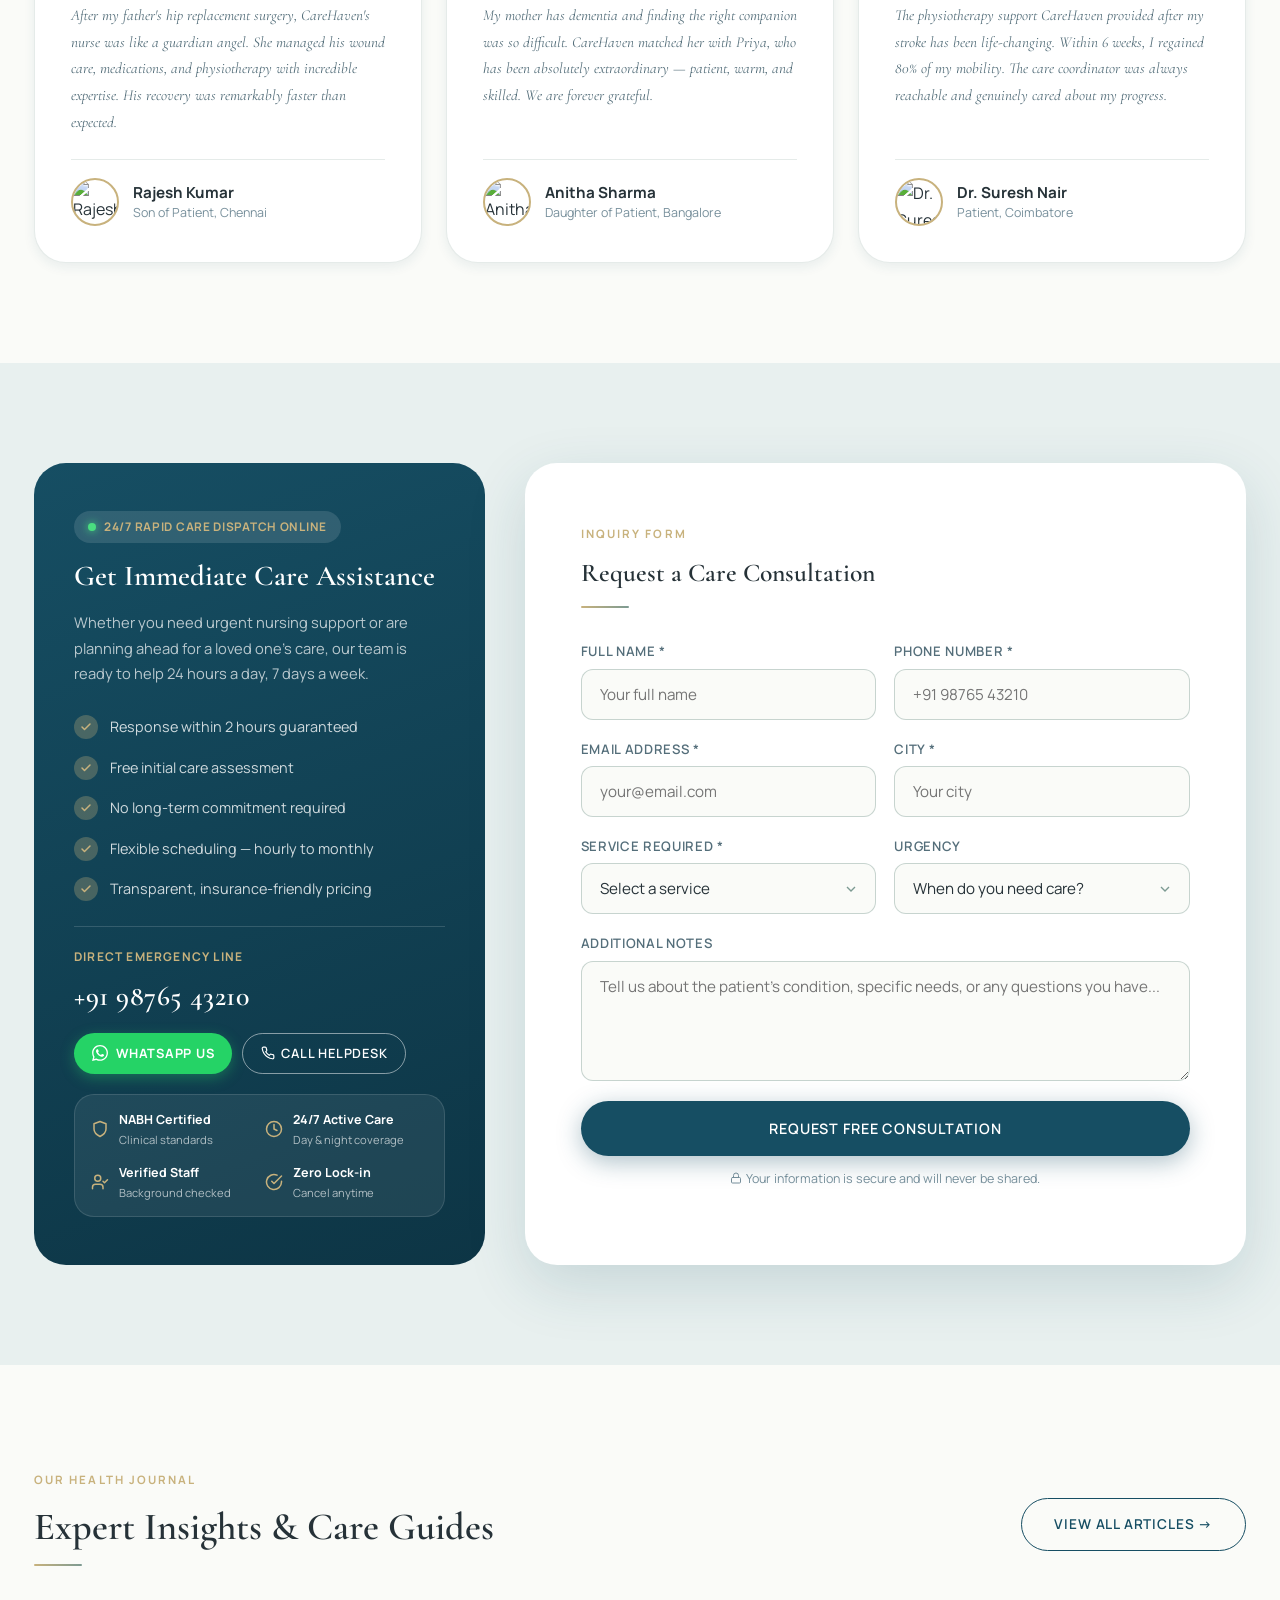
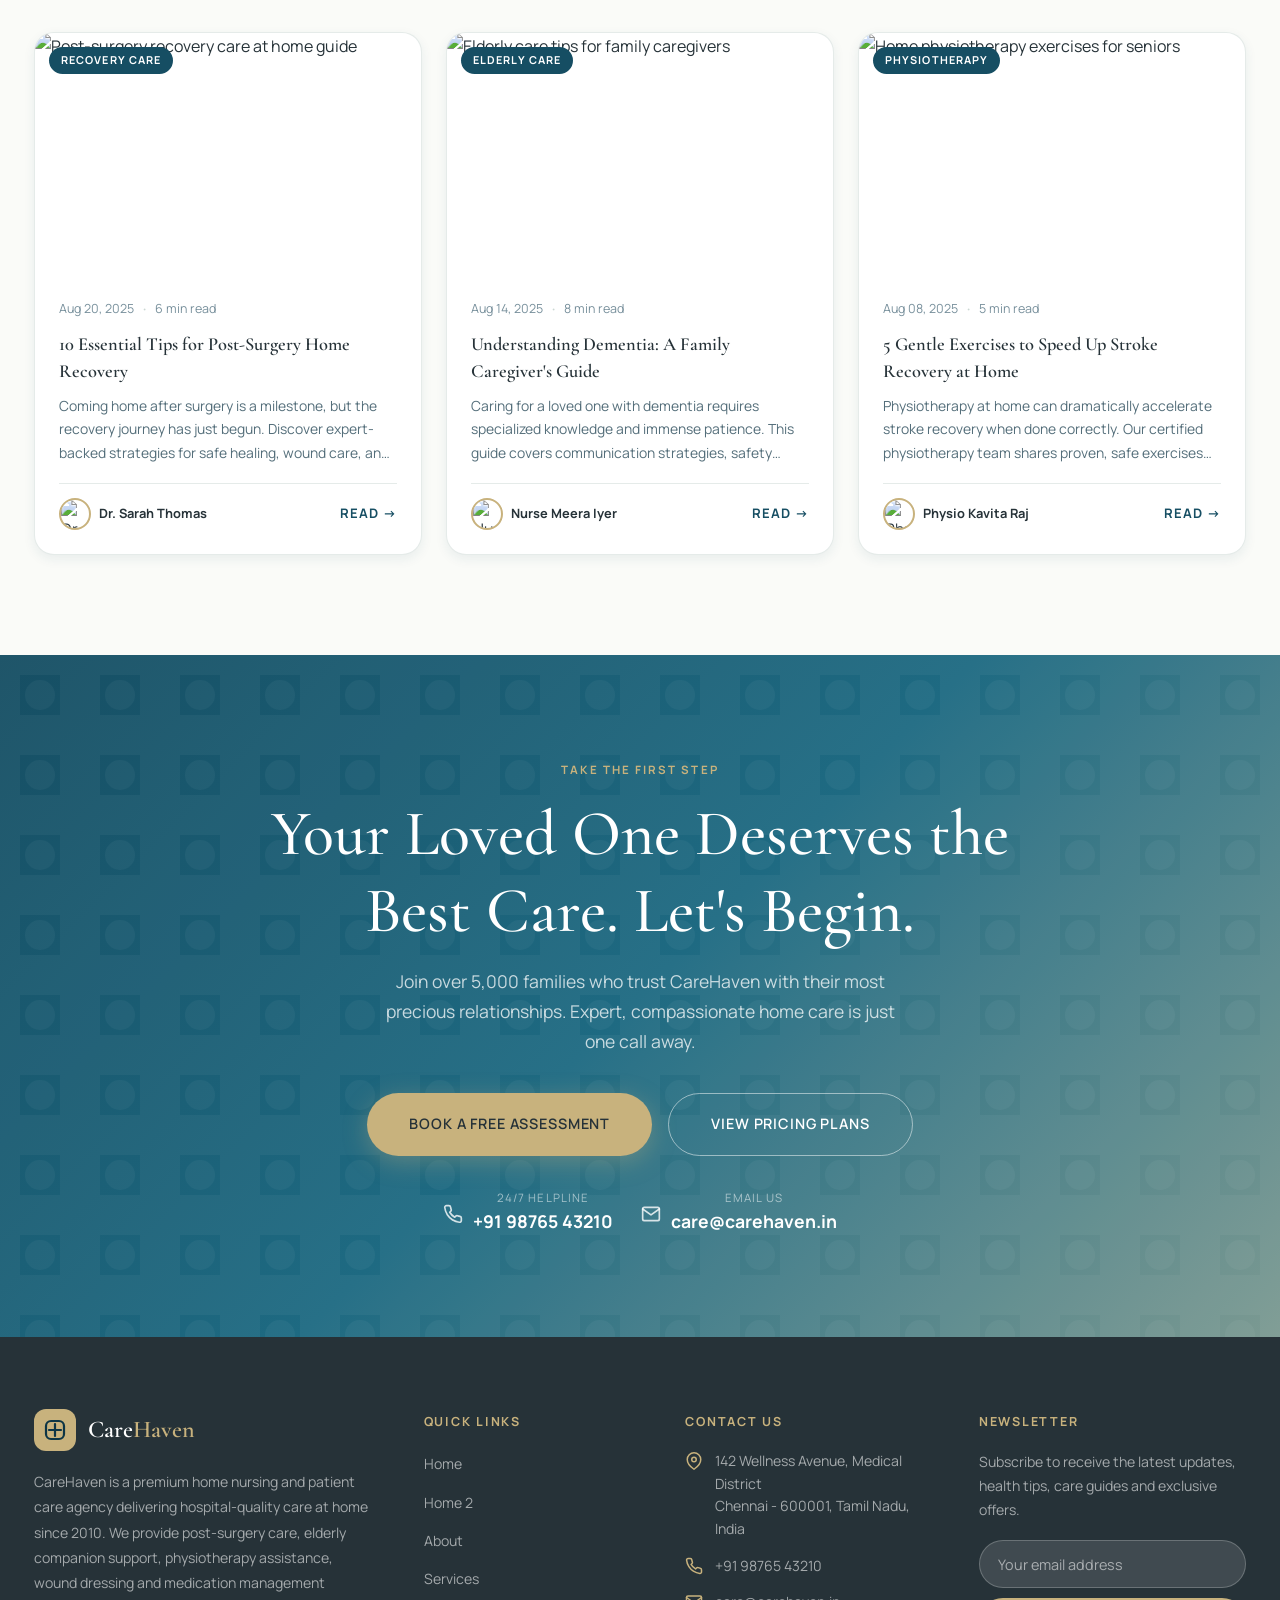
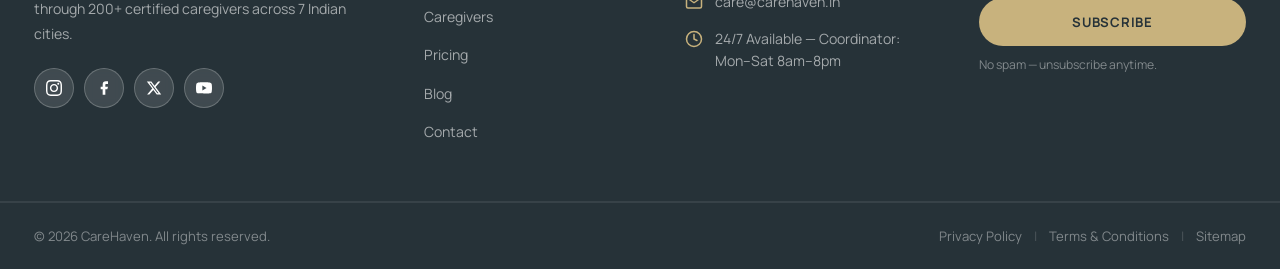
==== commit 44b33ca0: "fav" ====
--- a/index.html
+++ b/index.html
@@ -9,6 +9,12 @@
   <meta property="og:description" content="Professional home nursing and patient care services delivered with compassion and excellence.">
   <meta property="og:type" content="website">
   <title>CareHaven — Premium Home Nursing & Patient Care Agency</title>
+  <link rel="icon" href="images/favicon.ico" sizes="any">
+  <link rel="icon" type="image/svg+xml" href="images/favicon.svg">
+  <link rel="icon" type="image/png" sizes="32x32" href="images/favicon-32x32.png">
+  <link rel="icon" type="image/png" sizes="16x16" href="images/favicon-16x16.png">
+  <link rel="apple-touch-icon" href="images/apple-touch-icon.png">
+  <meta name="theme-color" content="#164E63">
   <link rel="stylesheet" href="css/style.css">
   <link rel="preconnect" href="https://fonts.googleapis.com">
   <style>
--- a/css/style.css
+++ b/css/style.css
@@ -148,6 +148,7 @@
 .page-transition.active {
   opacity: 1;
   visibility: visible;
+  pointer-events: all;
 }
 .page-transition .pt-inner {
   display: flex;
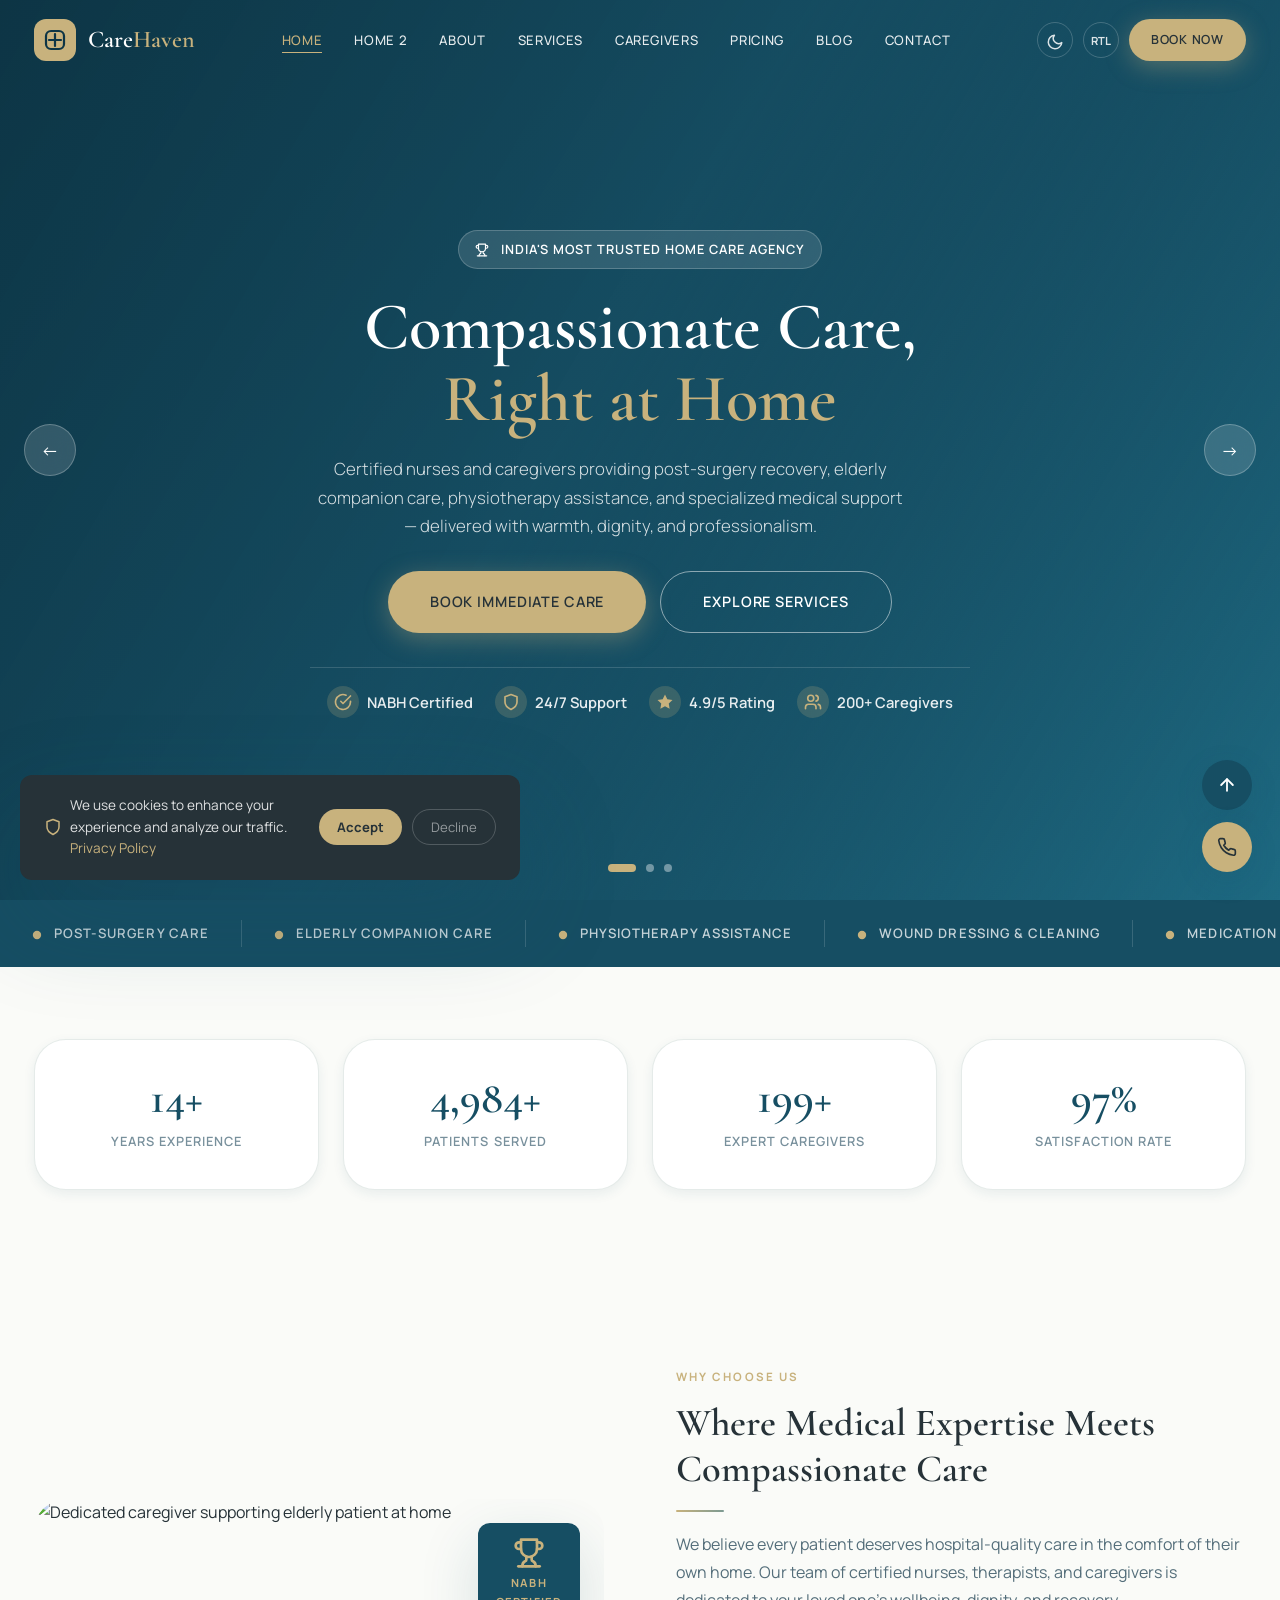
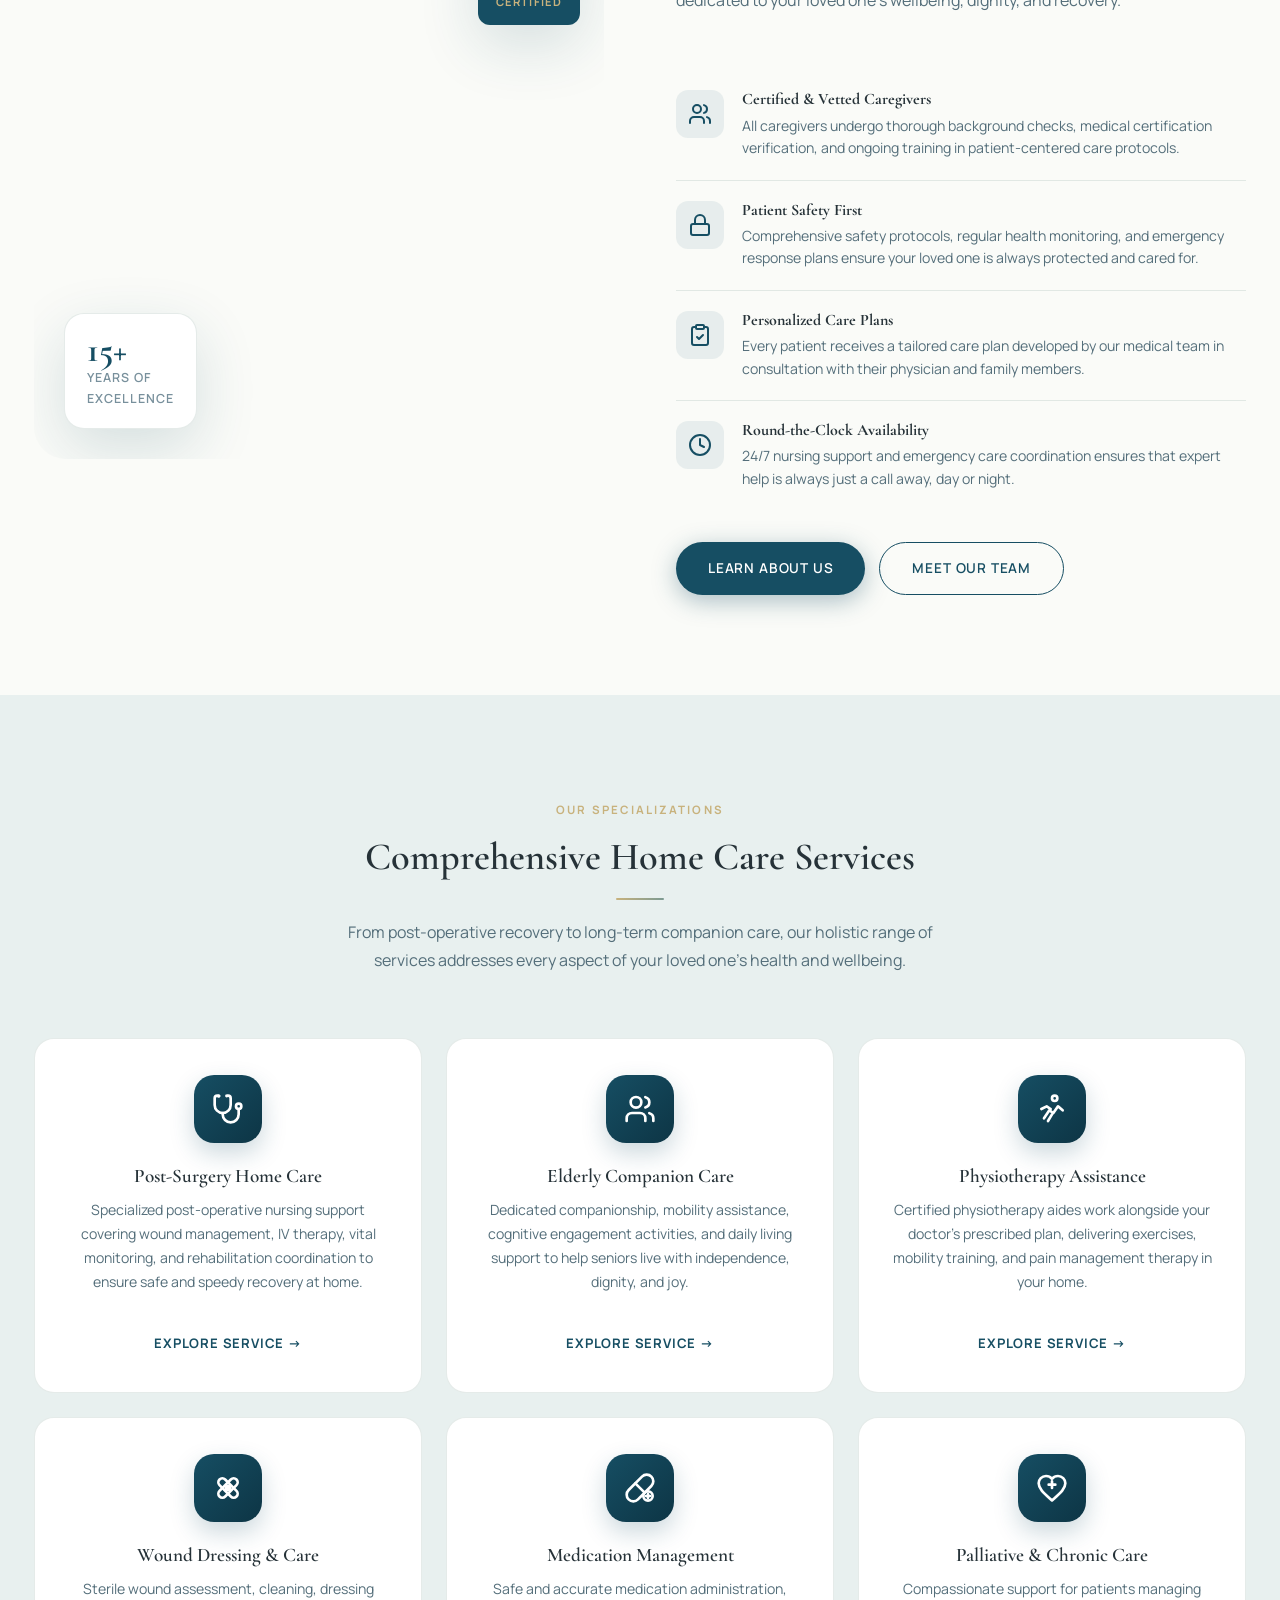
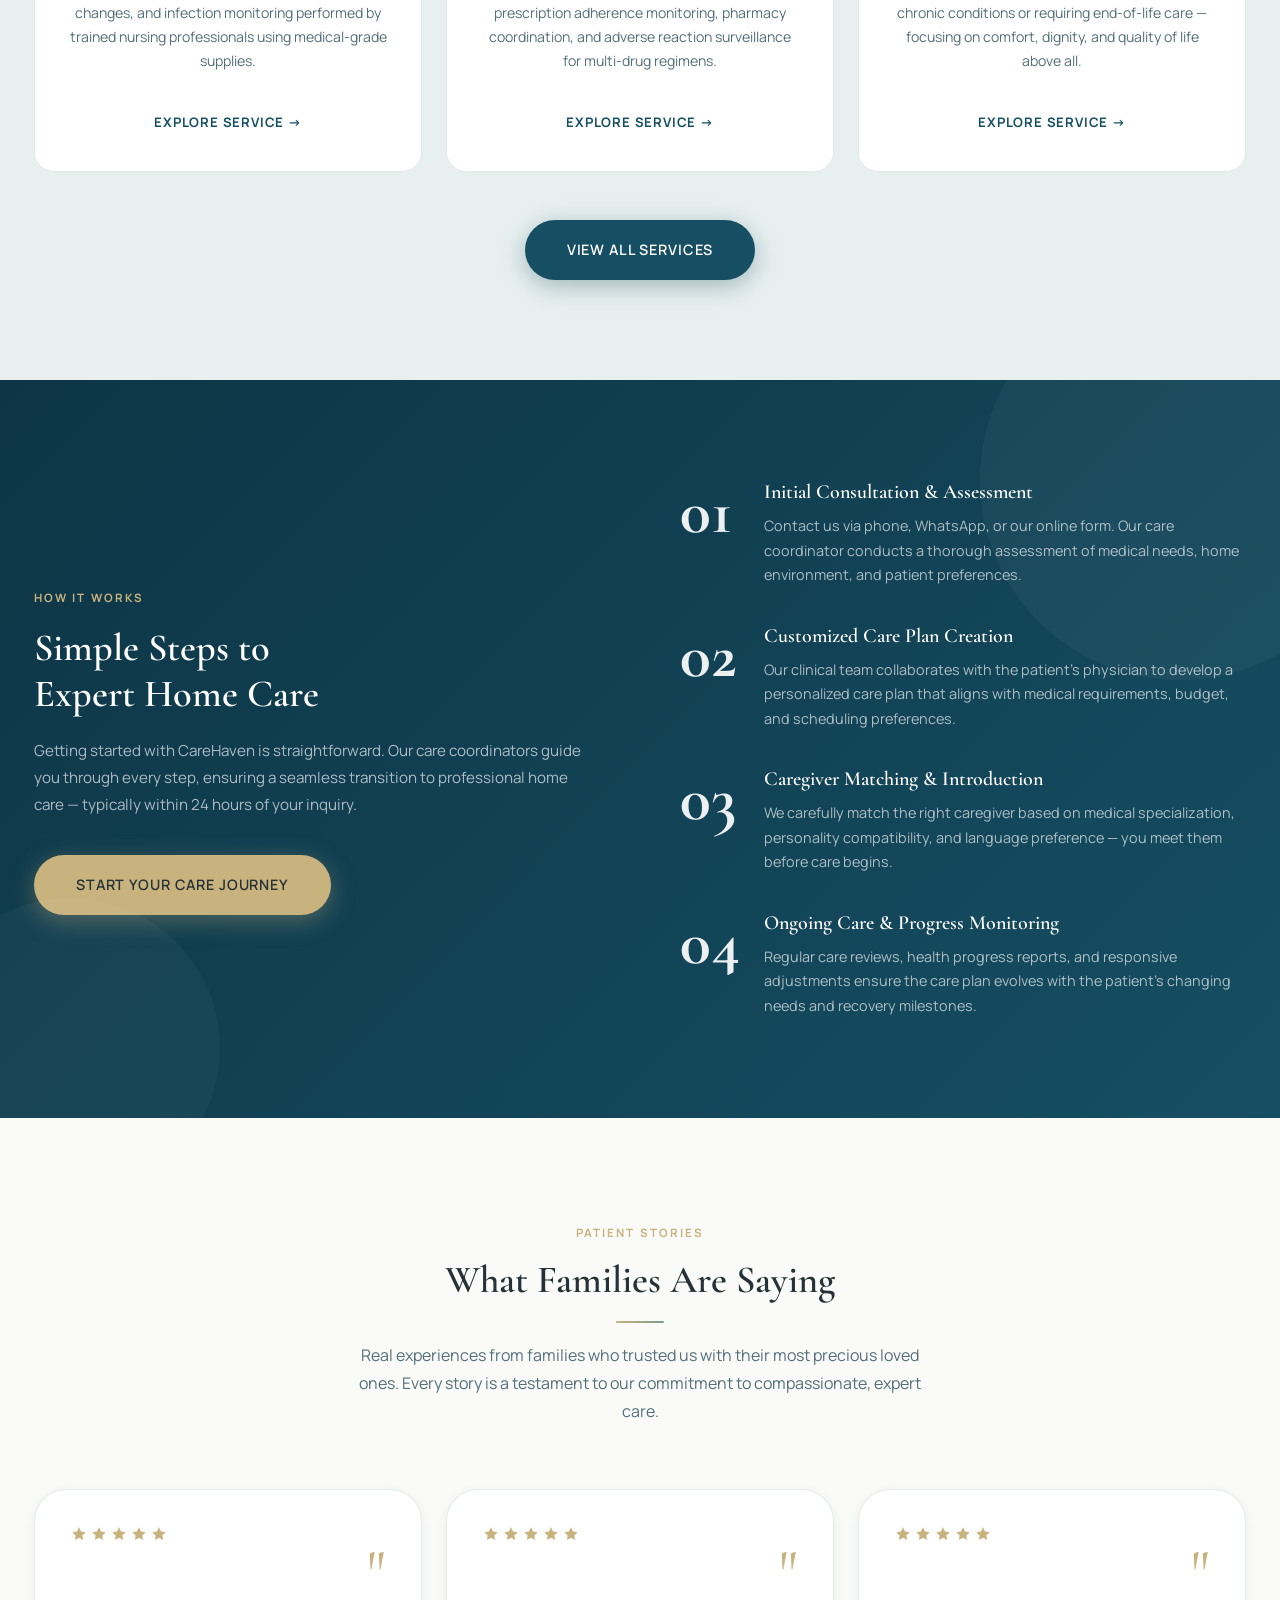
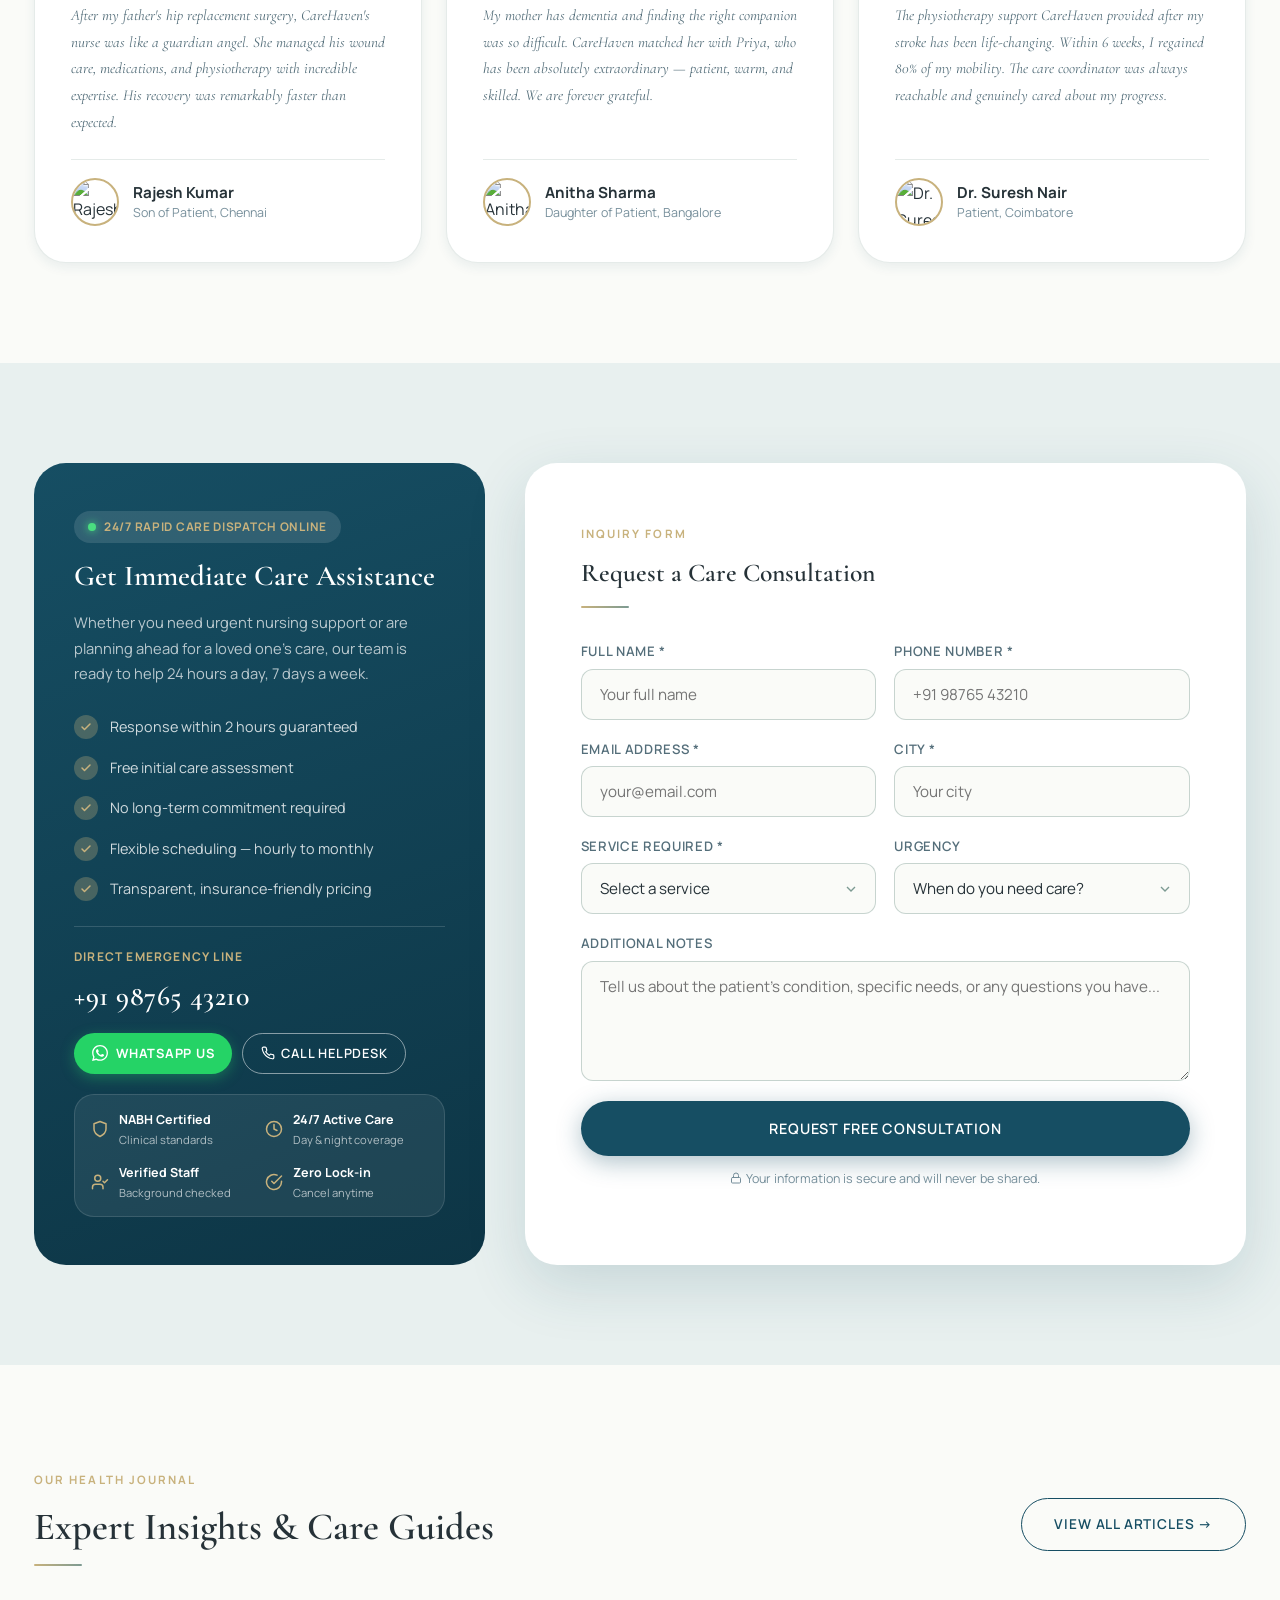
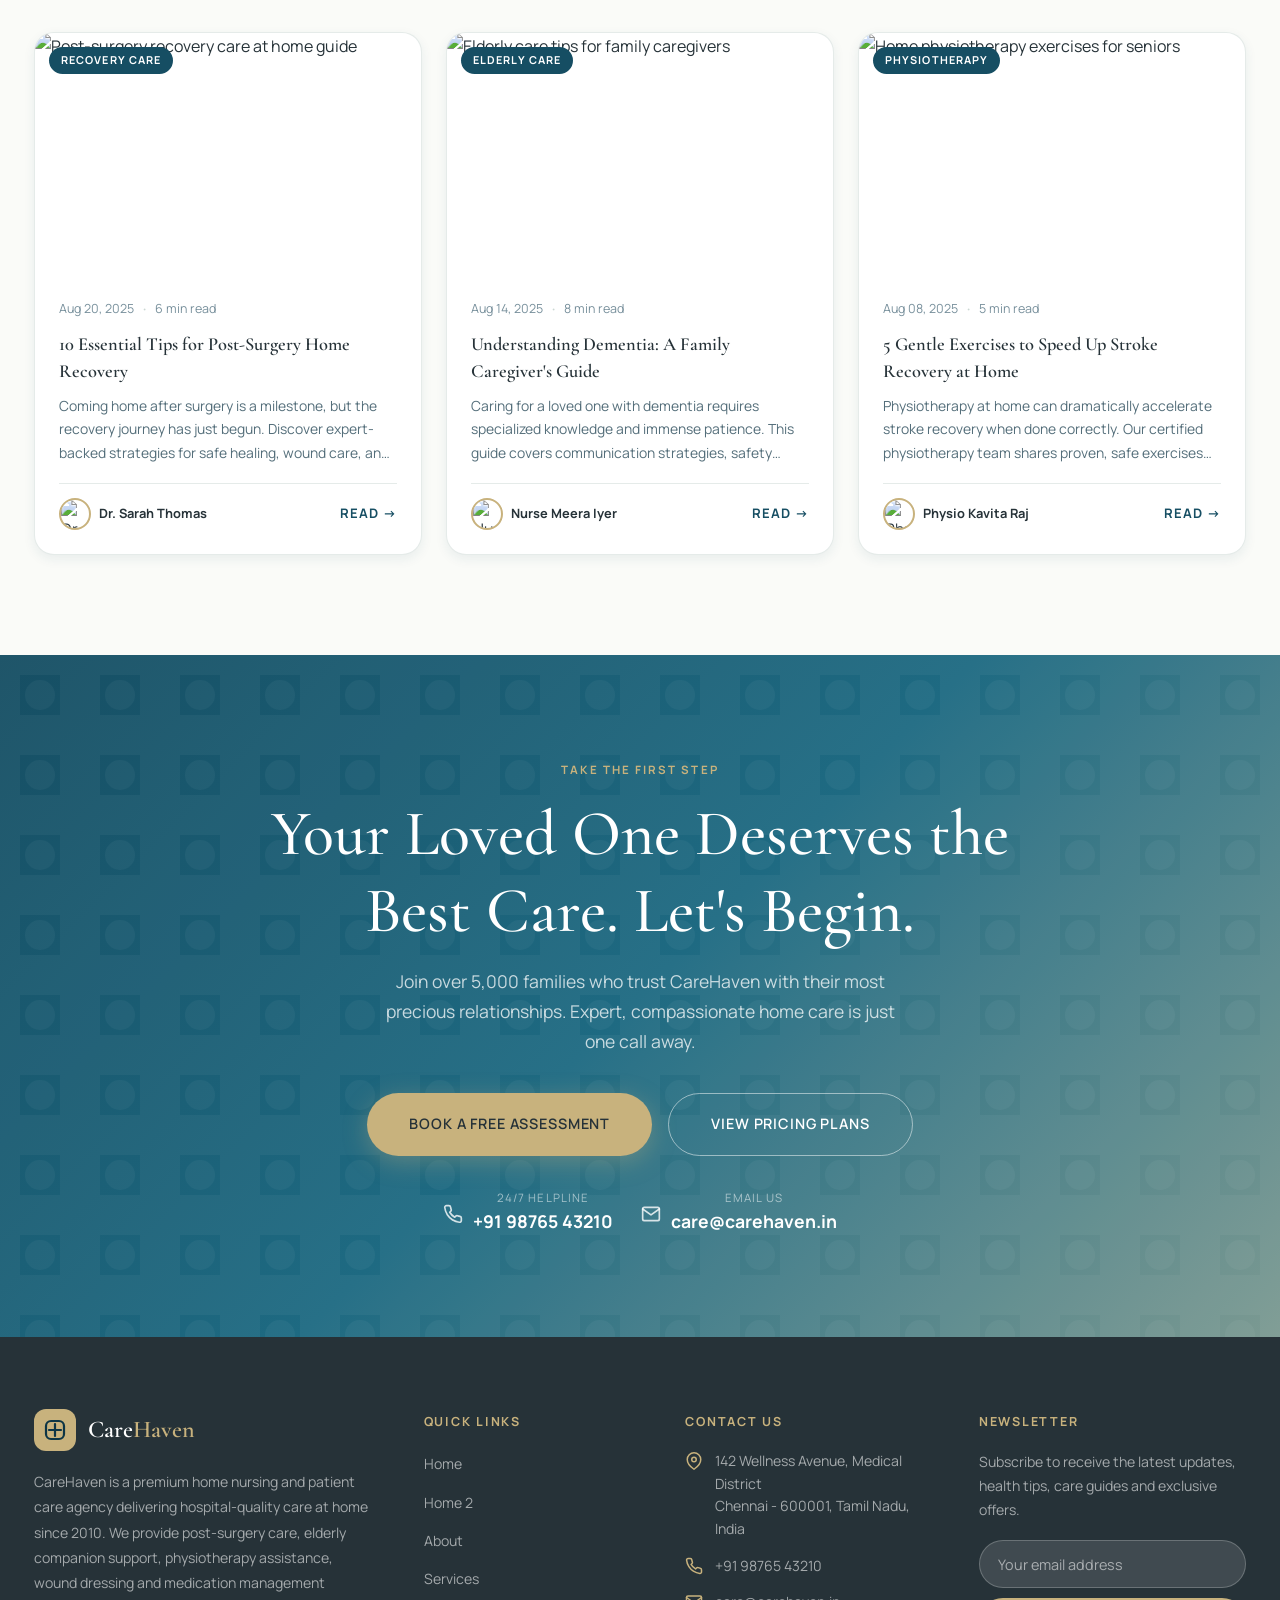
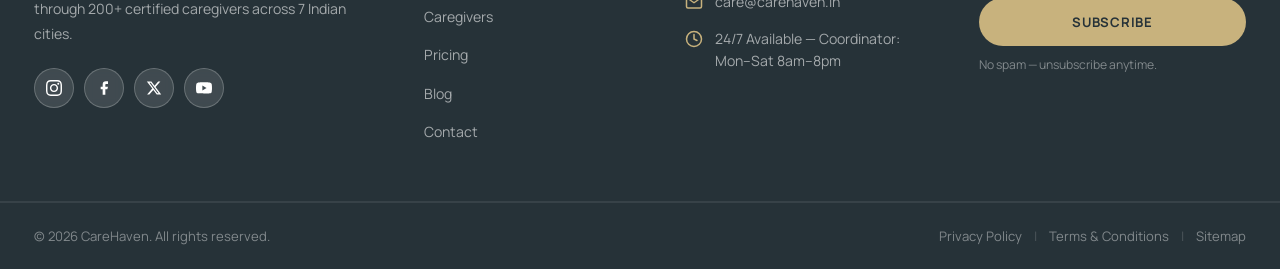
==== commit 9ff6197f: "res1" ====
--- a/index.html
+++ b/index.html
@@ -849,7 +849,7 @@
           <!-- Quick Contact Actions -->
           <div style="margin-top:24px;padding-top:20px;border-top:1px solid rgba(255,255,255,0.15);">
             <div style="font-size:0.75rem;font-weight:700;letter-spacing:0.1em;text-transform:uppercase;color:var(--champagne);margin-bottom:6px;">Direct Emergency Line</div>
-            <a href="tel:+919876543210" style="font-family:var(--font-display);font-size:1.75rem;font-weight:600;color:white;display:inline-block;margin-bottom:12px;letter-spacing:0.02em;">+91 98765 43210</a>
+            <a href="tel:+919876543210" class="emergency-tel" style="font-family:var(--font-display);font-size:1.75rem;font-weight:600;color:white;display:inline-block;margin-bottom:12px;letter-spacing:0.02em;">+91 98765 43210</a>
             <div style="display:flex;gap:10px;flex-wrap:wrap;">
               <a href="https://wa.me/919876543210" target="_blank" rel="noopener" class="btn btn-sm" style="background:#25D366;color:#ffffff;font-weight:700;border-radius:999px;padding:9px 18px;display:inline-flex;align-items:center;gap:8px;font-size:0.8rem;box-shadow:0 4px 14px rgba(37,211,102,0.35);">
                 <svg width="16" height="16" viewBox="0 0 24 24" fill="currentColor"><path d="M.057 24l1.687-6.163c-1.041-1.804-1.588-3.849-1.587-5.946.003-6.556 5.338-11.891 11.893-11.891 3.181.001 6.167 1.24 8.413 3.488 2.245 2.248 3.481 5.236 3.48 8.414-.003 6.557-5.338 11.892-11.893 11.892-1.99-.001-3.951-.5-5.688-1.448l-6.305 1.654zm6.597-3.807c1.676.995 3.276 1.591 5.392 1.592 5.448 0 9.886-4.434 9.889-9.885.002-5.462-4.415-9.89-9.881-9.892-5.452 0-9.887 4.434-9.889 9.884-.001 2.225.651 3.891 1.746 5.634l-.999 3.648 3.742-.981zm11.387-5.464c-.074-.124-.272-.198-.57-.347-.297-.149-1.758-.868-2.031-.967-.272-.099-.47-.149-.669.149-.198.297-.768.967-.941 1.165-.173.198-.347.223-.644.074-.297-.149-1.255-.462-2.39-1.475-.883-.788-1.48-1.761-1.653-2.059-.173-.297-.018-.458.13-.606.134-.133.297-.347.446-.521.151-.172.2-.296.3-.495.099-.198.05-.372-.025-.521-.075-.148-.669-1.611-.916-2.206-.242-.579-.487-.501-.669-.51l-.57-.01c-.198 0-.52.074-.792.372s-1.04 1.016-1.04 2.479 1.065 2.876 1.213 3.074c.149.198 2.095 3.2 5.076 4.487.709.306 1.263.489 1.694.626.712.226 1.36.194 1.872.118.571-.085 1.758-.719 2.006-1.413.248-.695.248-1.29.173-1.414z"/></svg>
@@ -1242,6 +1242,18 @@
       grid-template-columns: 1fr !important;
     }
   }
+  @media (max-width: 760px) {
+    .hero { max-height: none !important; min-height: 100svh; padding: 110px 0 70px; }
+    .hero .hero-content { padding-top: 0; }
+    .inquiry-side { padding: 28px 20px !important; }
+    .emergency-tel { font-size: clamp(1.25rem, 7vw, 1.75rem) !important; overflow-wrap: anywhere; }
+    .why-image-col { height: 320px !important; }
+  }
+  @media (max-width: 480px) {
+    .why-badge { bottom: 12px !important; left: 12px !important; padding: 12px 14px !important; }
+    .why-badge-num { font-size: 1.4rem !important; }
+    [style*="top:24px;right:24px"] { top: 10px !important; right: 10px !important; padding: 10px 12px !important; font-size: 0.72rem !important; }
+  }
 </style>
 </body>
 </html>
--- a/css/style.css
+++ b/css/style.css
@@ -2935,6 +2935,49 @@
   stroke: var(--champagne);
 }
 
+/* ─── Responsive Patch — 320 / 360 / 480 / 760 / 1024 ───
+   Covers every page/section. Higher-specificity (body prefix) so these
+   win over equal-specificity rules in per-page inline <style> blocks. */
+@media (max-width: 1024px) {
+  /* 8 nav links + CTA overflow ~976px containers → hamburger from 1024 */
+  body .nav-menu { display: none; }
+  body .hamburger { display: flex; }
+  body .grid-3 { grid-template-columns: repeat(2, 1fr); }
+  body aside[style*="position:sticky"] { position: static !important; }
+  body iframe { max-width: 100%; }
+}
+
+@media (max-width: 760px) {
+  body .grid-3 { grid-template-columns: 1fr; }
+  body .slider-arrows { display: none; }
+  body .testimonial-name,
+  body .testimonial-role { white-space: normal; overflow: visible; text-overflow: clip; }
+  body .home-stats-grid { grid-template-columns: repeat(2, 1fr); }
+  body .display-1 { font-size: clamp(2.6rem, 13vw, 3.5rem); }
+}
+
+@media (max-width: 480px) {
+  body .container { padding: 0 16px; }
+  body .grid-4 { grid-template-columns: 1fr; }
+  body .btn { padding: 13px 24px; white-space: normal; text-align: center; justify-content: center; }
+  body .btn-lg { padding: 14px 24px; }
+  body .process-step { flex-direction: column; gap: 12px; }
+  body .process-number { font-size: 2.8rem; }
+  body .fab-container { bottom: 16px; right: 12px; }
+  body .home-stat-card { padding: 20px 12px; }
+  body .home-stat-number { font-size: 1.6rem; }
+  body .cta-content h2 br { display: none; }
+  body .cta-content h2 { font-size: clamp(1.9rem, 8vw, 2.4rem); }
+  body .section-header { margin-bottom: 40px; }
+}
+
+@media (max-width: 360px) {
+  body .grid-auto { grid-template-columns: 1fr; }
+  body .home-stats-grid { gap: 12px; }
+  body .home-stat-card { padding: 16px 8px; }
+  body .faq-question { font-size: 0.92rem; }
+}
+
 /* ─── Print ─── */
 @media print {
   #navbar, .fab-container, .page-transition { display: none !important; }
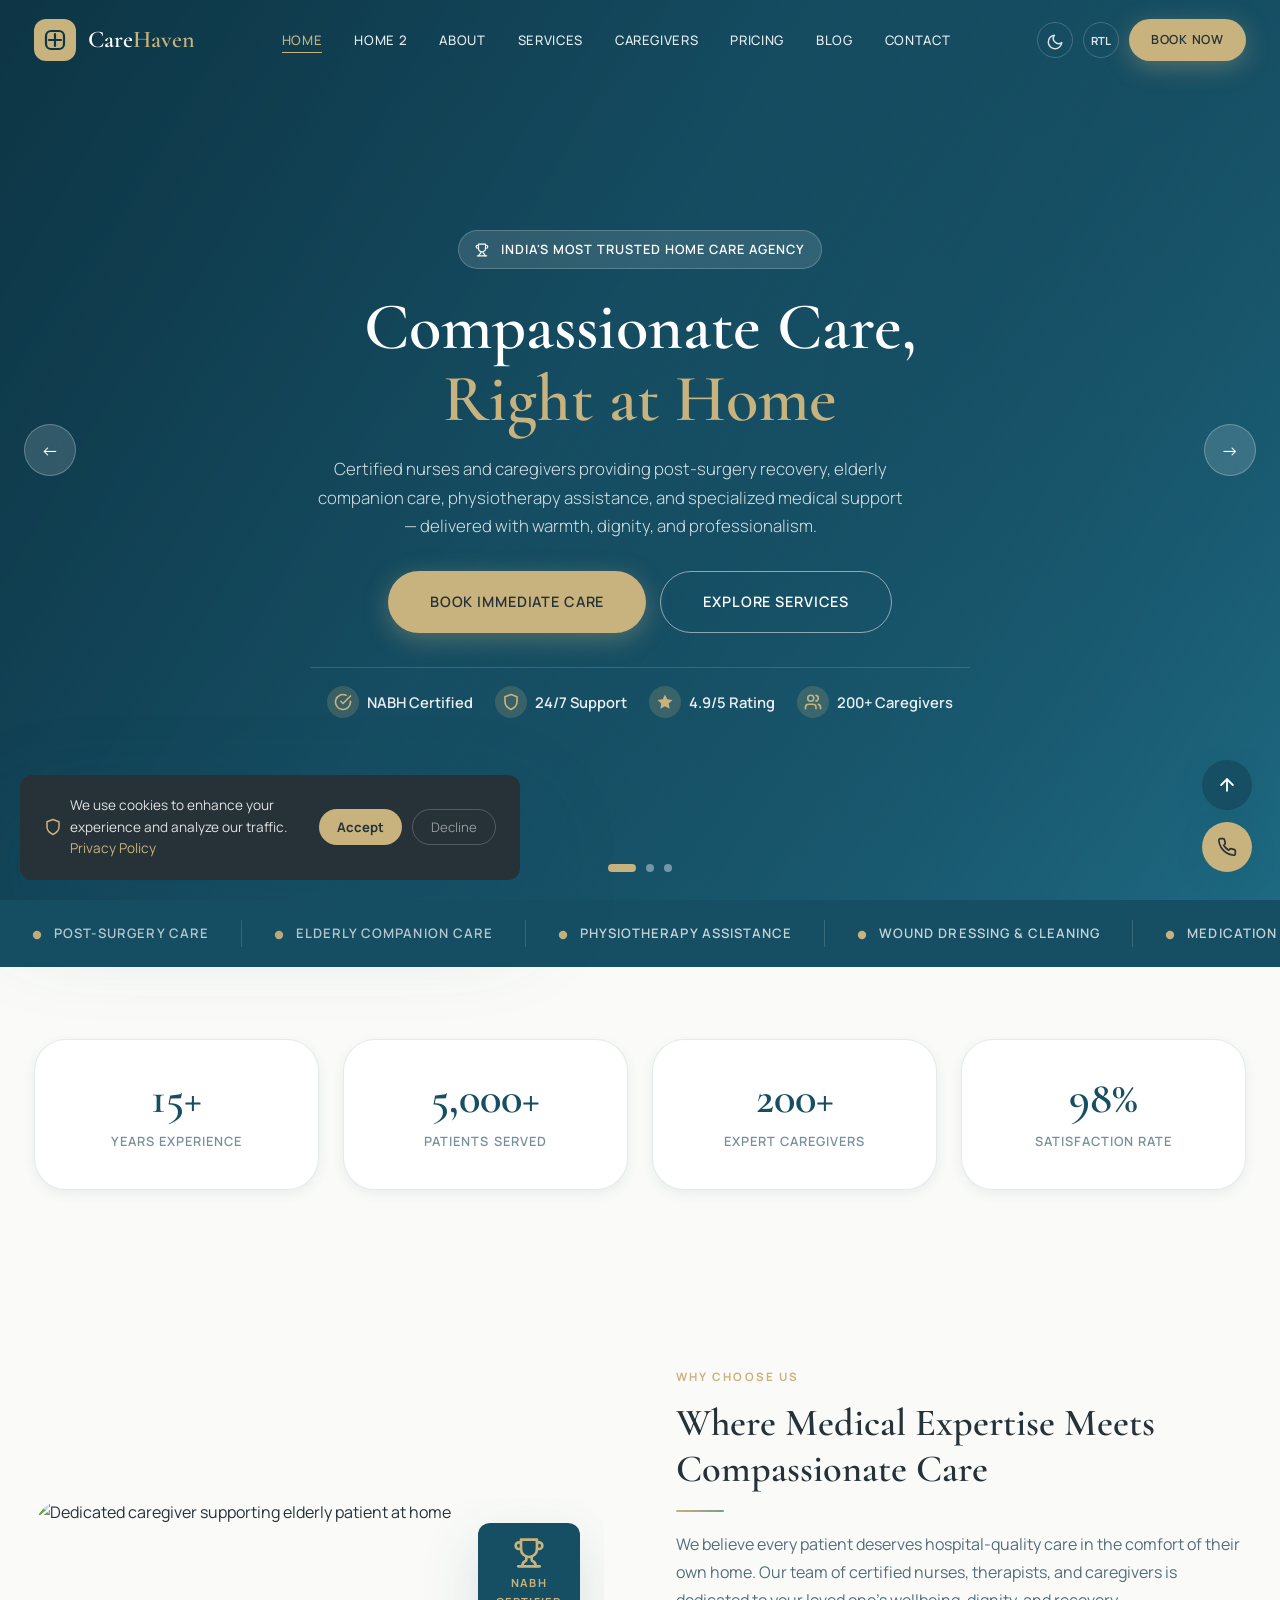
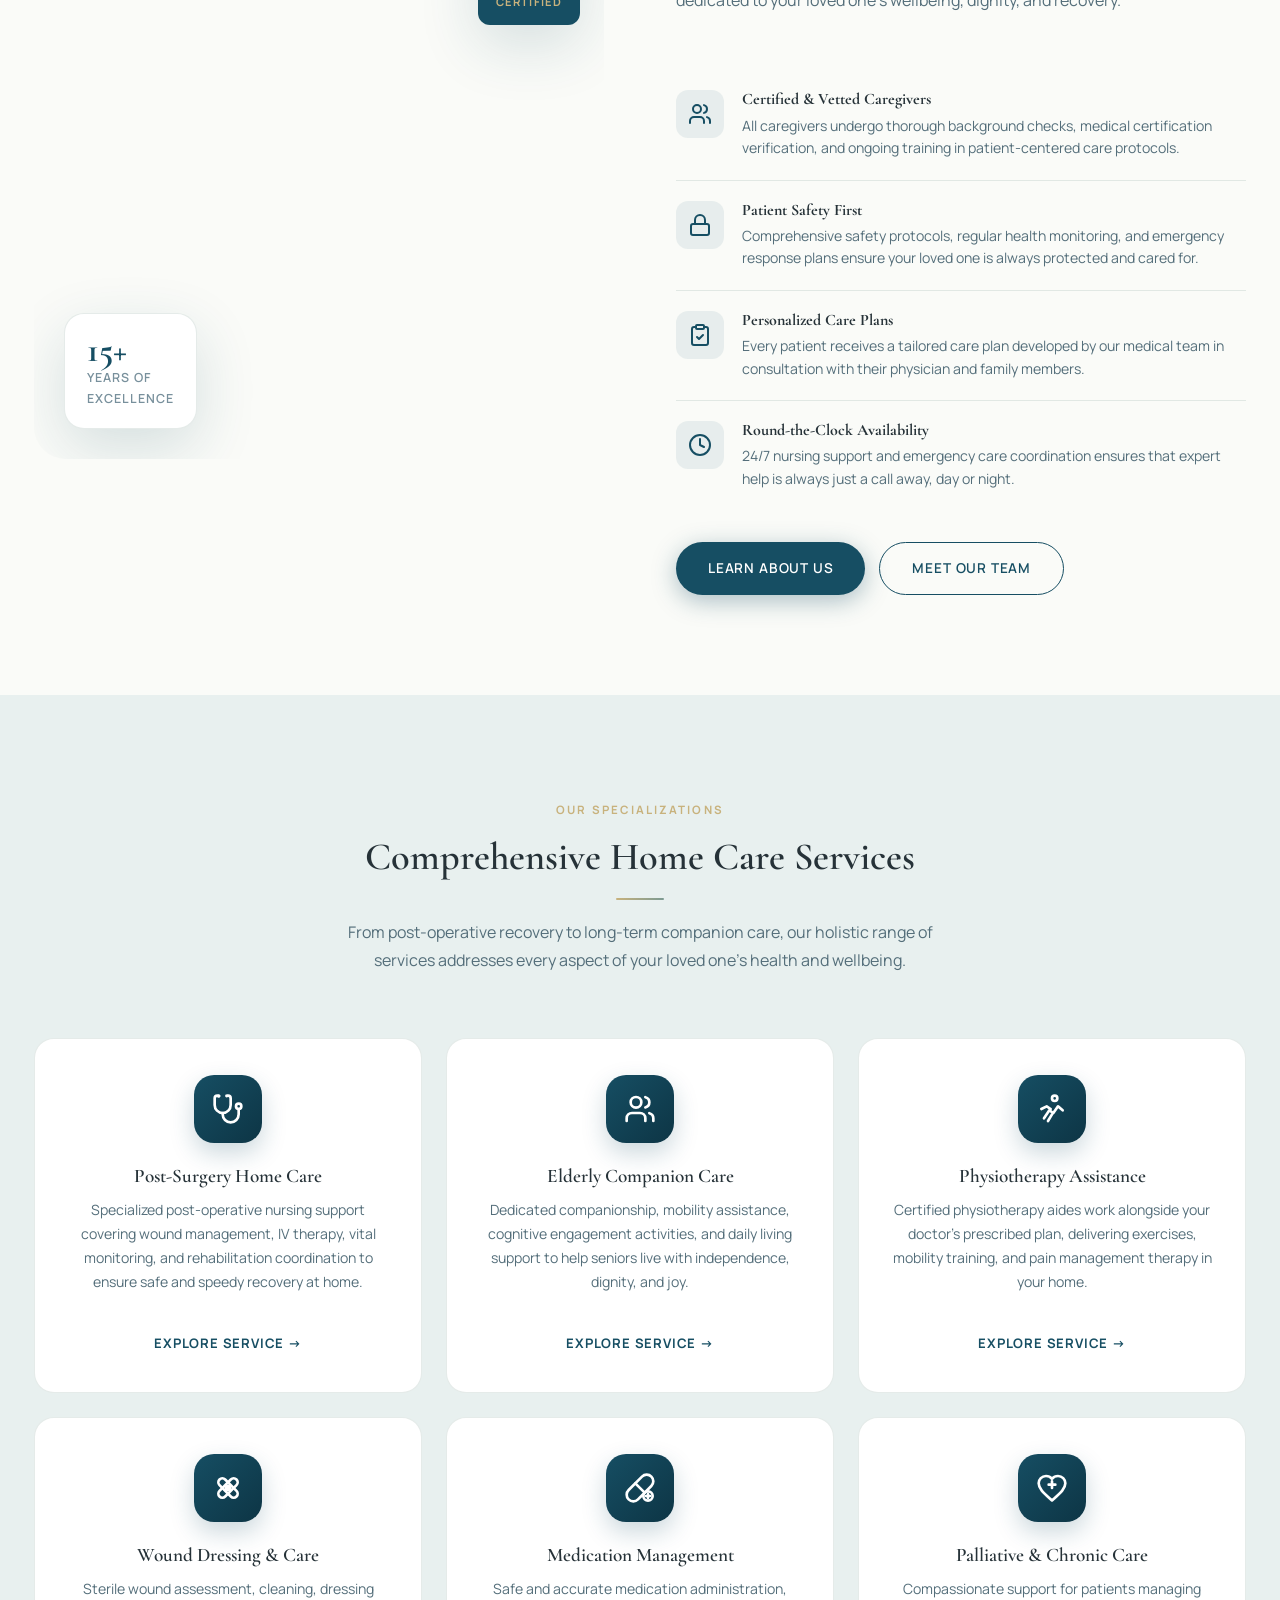
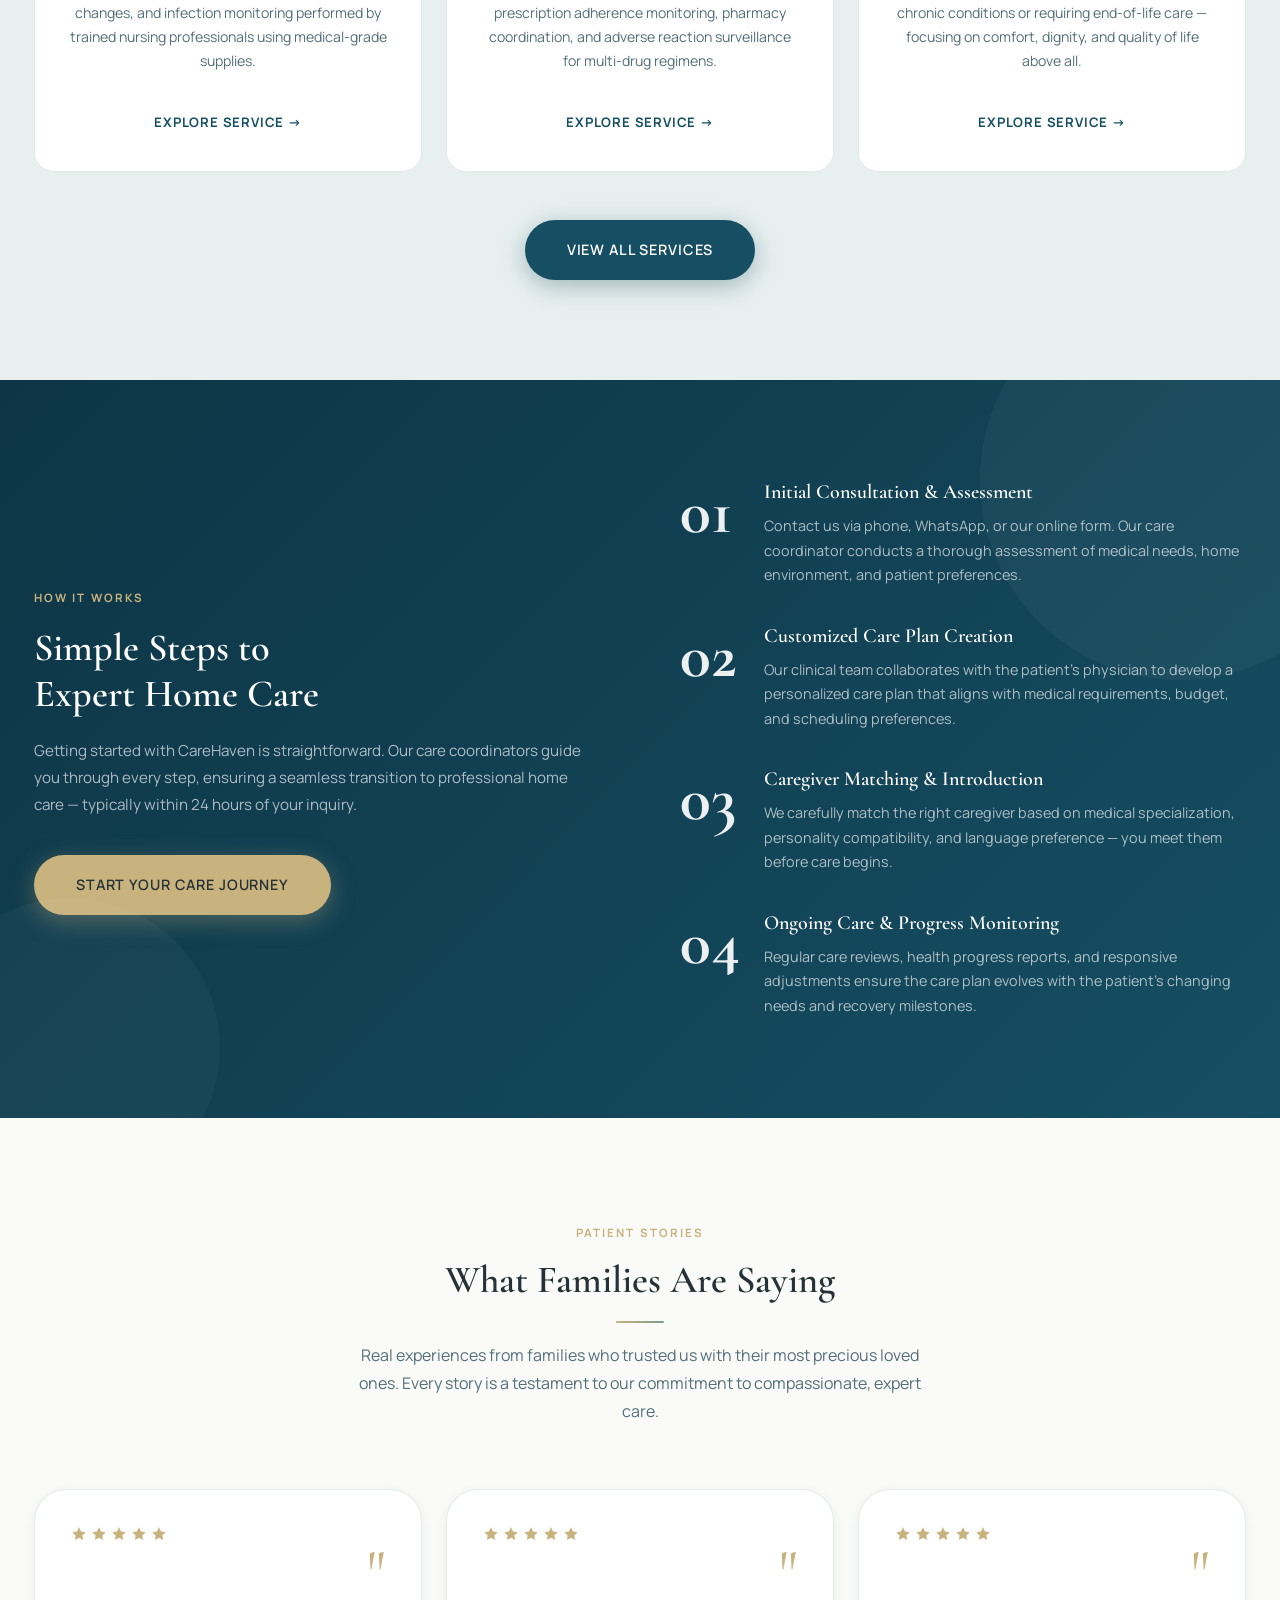
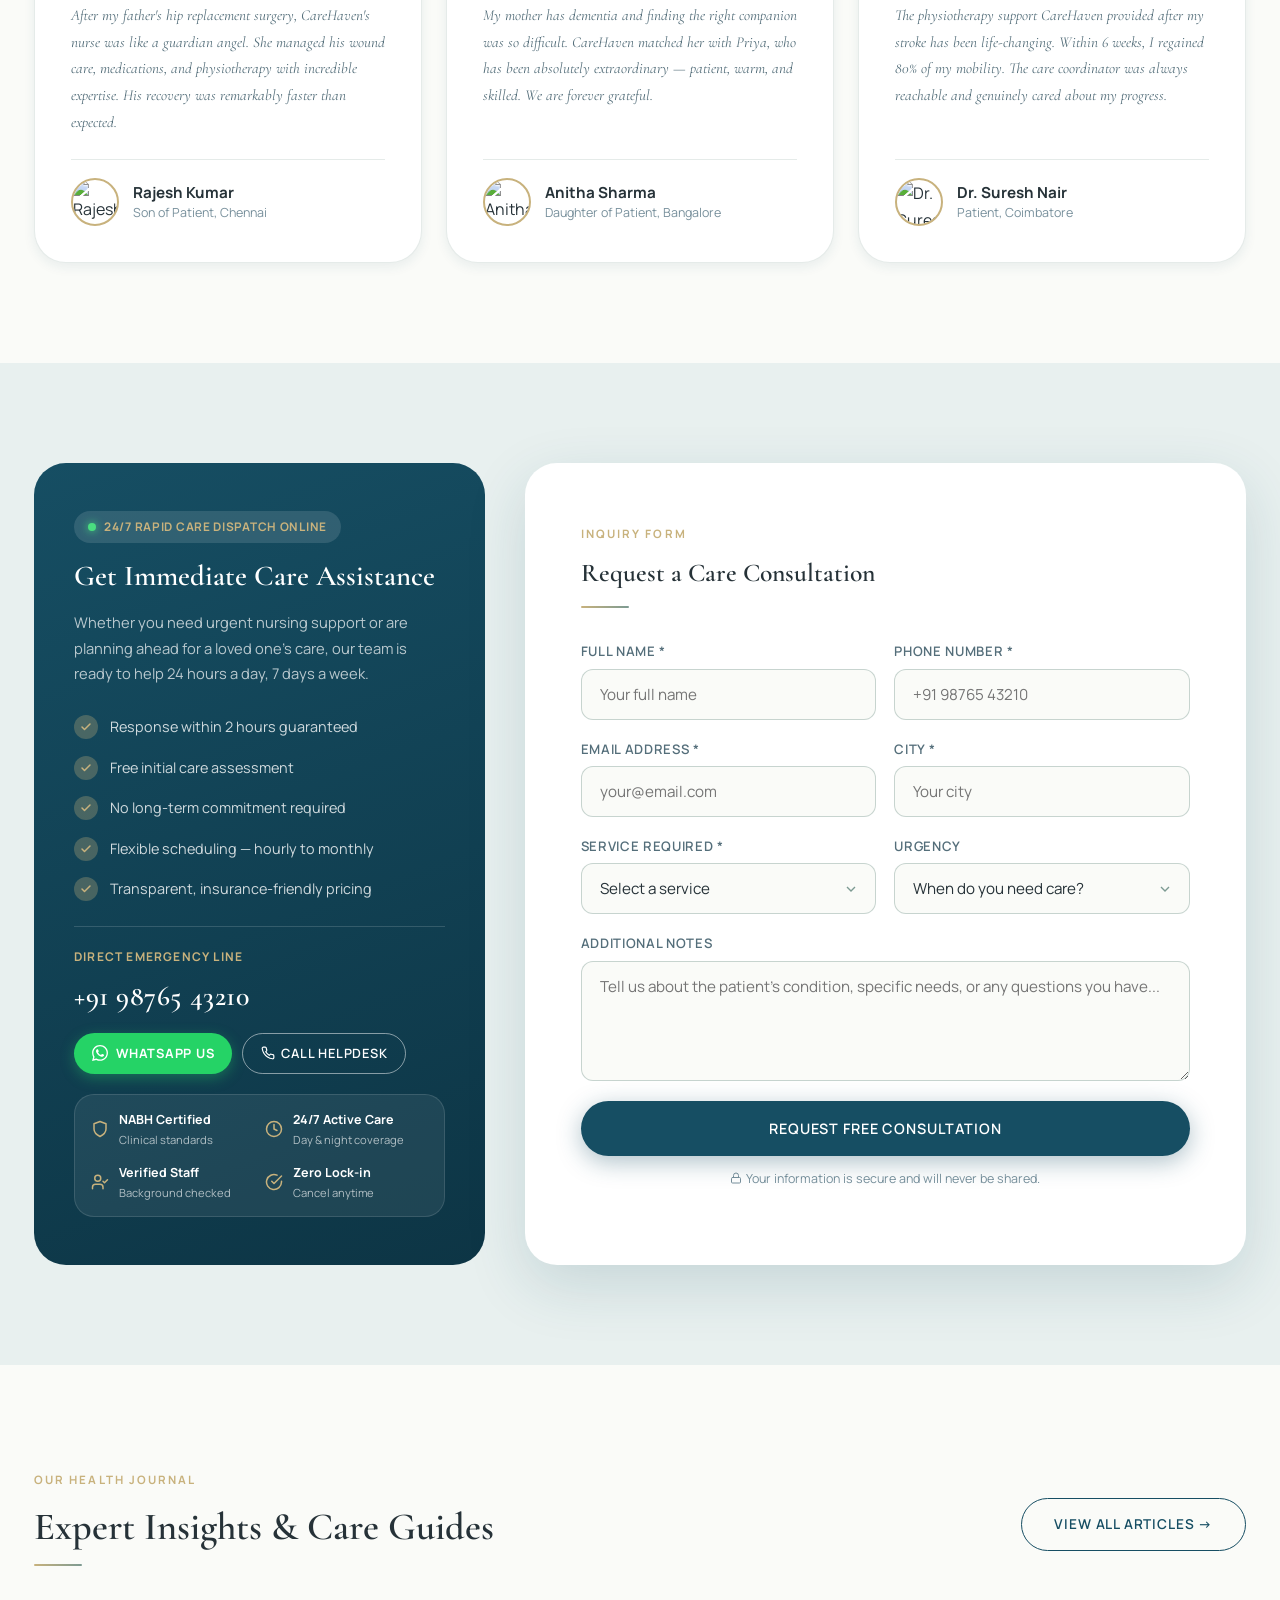
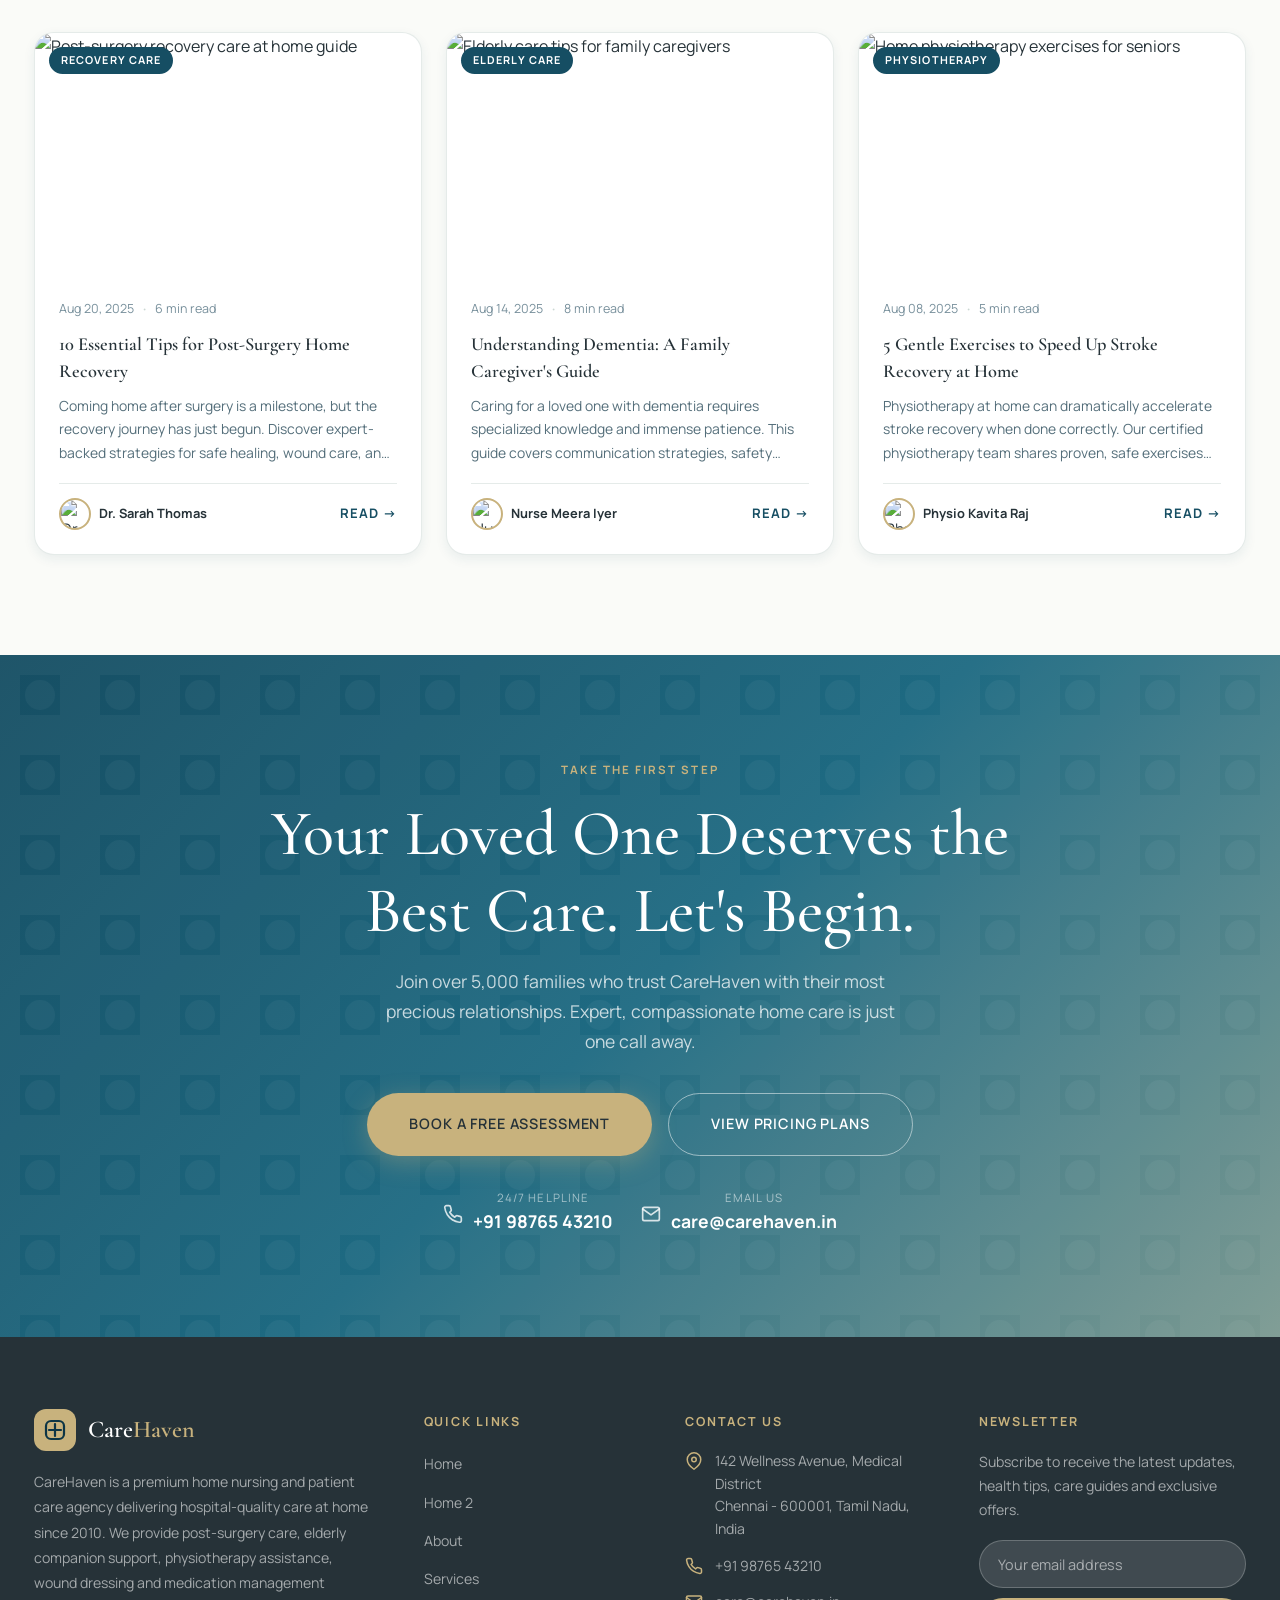
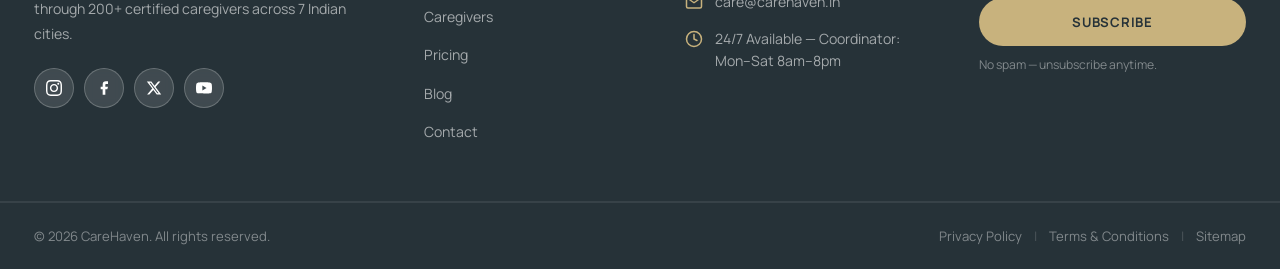
==== commit c55053f8: "res2" ====
--- a/index.html
+++ b/index.html
@@ -463,10 +463,6 @@
   <a href="blog.html" class="mobile-nav-link">Blog</a>
   <a href="contact.html" class="mobile-nav-link">Contact</a>
   <a href="contact.html" class="btn btn-primary">Book Now</a>
-  <div style="display:flex;gap:12px;margin-top:24px;">
-    <button class="btn btn-outline btn-sm" data-theme-toggle><span id="themeIcon2"><svg width="18" height="18" viewBox="0 0 24 24" fill="none" stroke="currentColor" stroke-width="2" stroke-linecap="round" stroke-linejoin="round"><path d="M21 12.79A9 9 0 1 1 11.21 3 7 7 0 0 0 21 12.79z"/></svg></span> Theme</button>
-    <button class="btn btn-outline btn-sm" data-dir-toggle id="dirToggle2">RTL</button>
-  </div>
 </div>
 
 <!-- ═══════════════════════════════════════════════════
--- a/css/style.css
+++ b/css/style.css
@@ -2978,6 +2978,29 @@
   body .faq-question { font-size: 0.92rem; }
 }
 
+/* ─── Header responsive — logo + actions must fit 320px ─── */
+@media (max-width: 480px) {
+  body .nav-container { padding: 0 16px; gap: 12px; }
+  body .nav-logo { gap: 8px; min-width: 0; }
+  body .nav-logo-icon { width: 36px; height: 36px; border-radius: 10px; }
+  body .nav-logo-text { font-size: 1.15rem; white-space: nowrap; }
+  body .nav-actions { gap: 6px; margin-left: auto; }
+  body .nav-toggle-btn { width: 32px; height: 32px; font-size: 0.85rem; }
+  body .hamburger { width: 32px; height: 32px; padding: 6px; }
+  body .hamburger span { width: 19px; }
+  body .mobile-nav { padding: 90px 24px 32px; }
+  body .mobile-nav-link { font-size: 1.35rem; }
+  body .mobile-nav [style*="display:flex"] { flex-wrap: wrap !important; }
+}
+
+@media (max-width: 360px) {
+  body .nav-container { padding: 0 12px; gap: 8px; }
+  body .nav-logo-icon { width: 34px; height: 34px; }
+  body .nav-logo-text { font-size: 1.05rem; }
+  body .mobile-nav { padding: 84px 20px 28px; }
+  body .mobile-nav-link { font-size: 1.25rem; padding: 8px 0; }
+}
+
 /* ─── Print ─── */
 @media print {
   #navbar, .fab-container, .page-transition { display: none !important; }
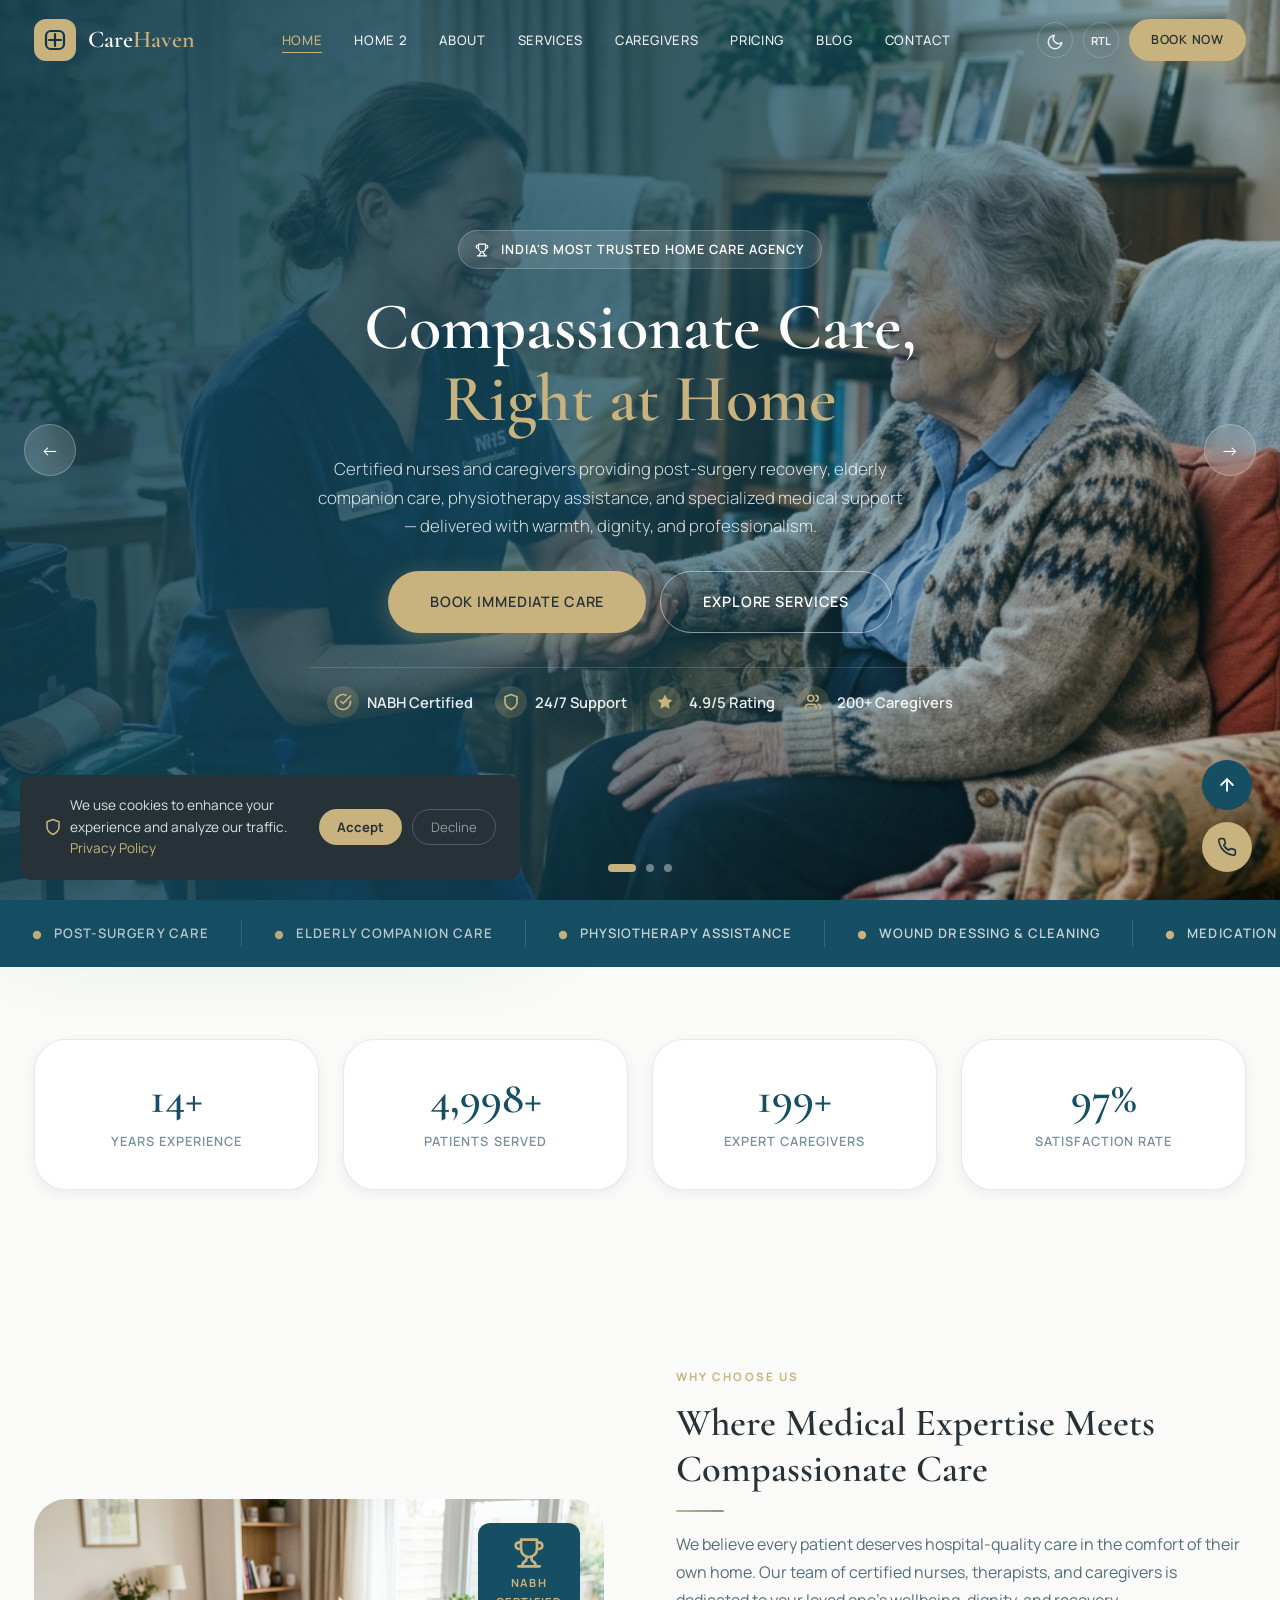
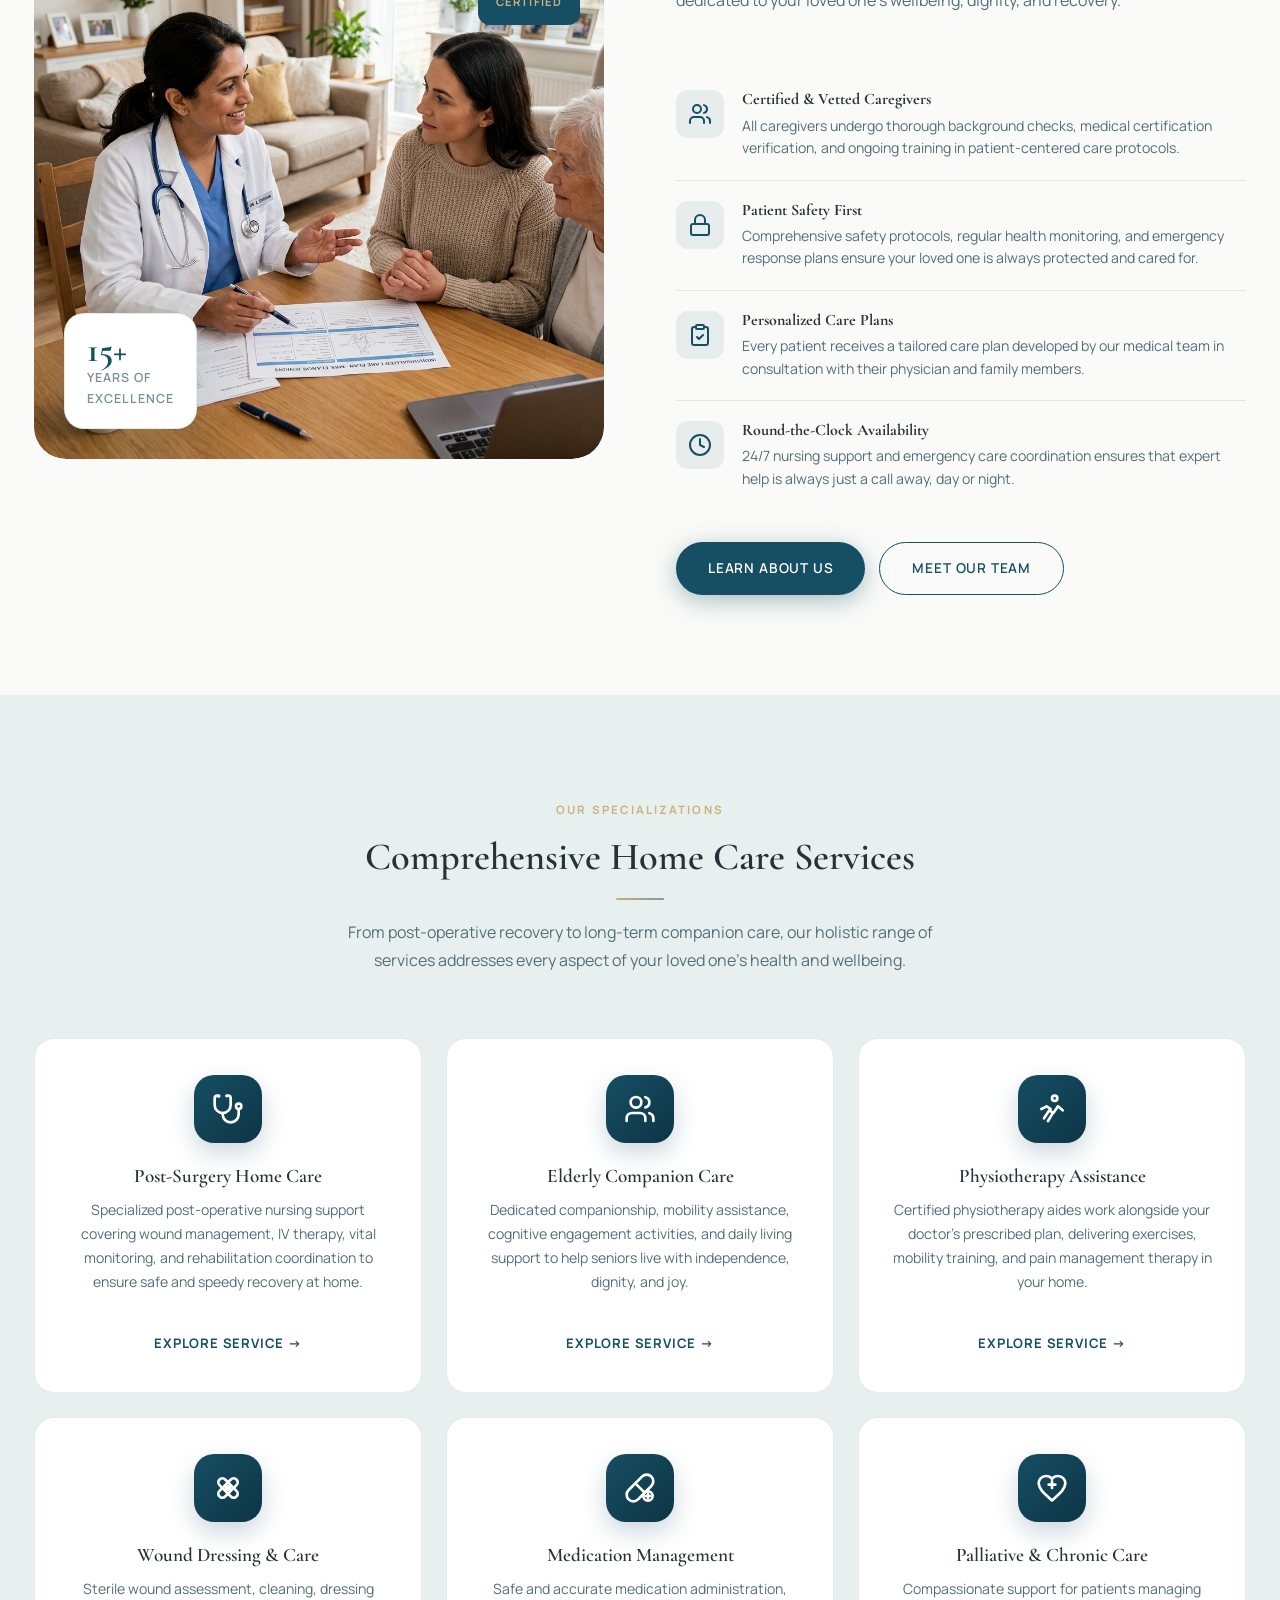
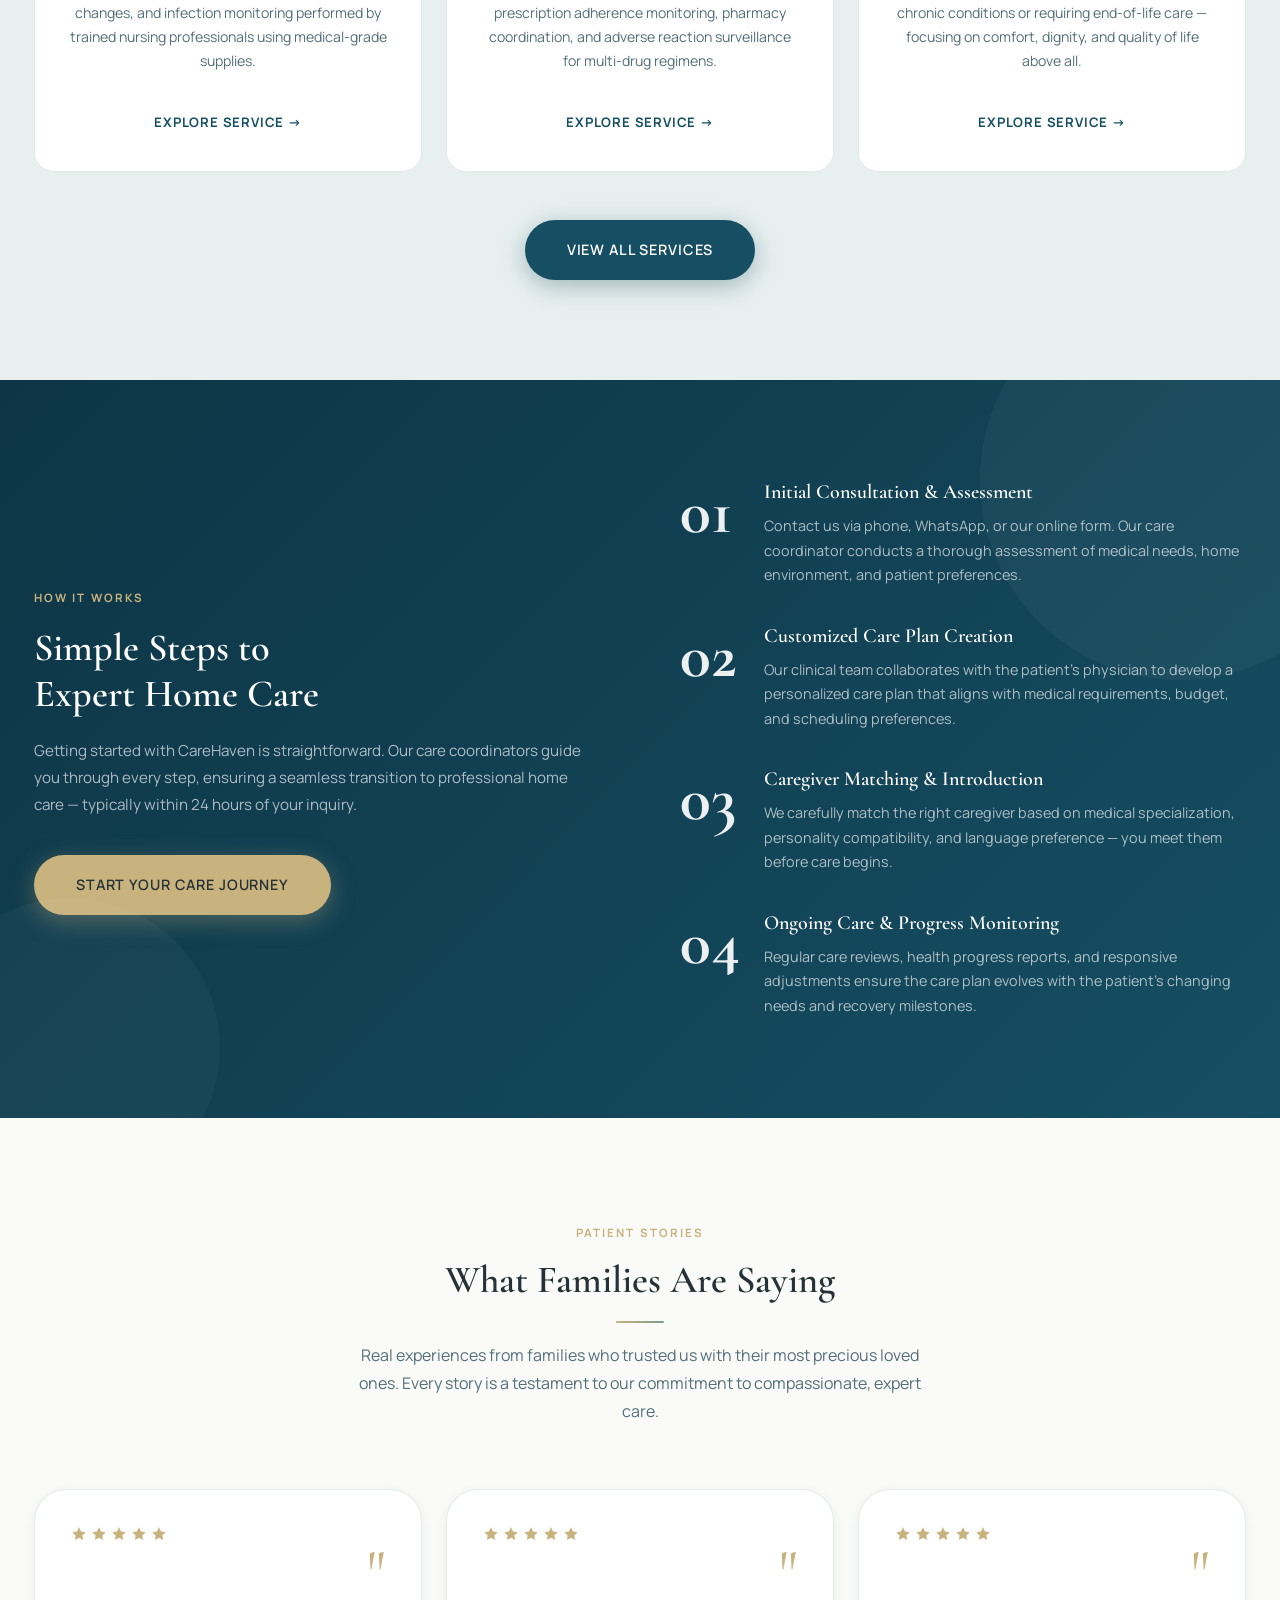
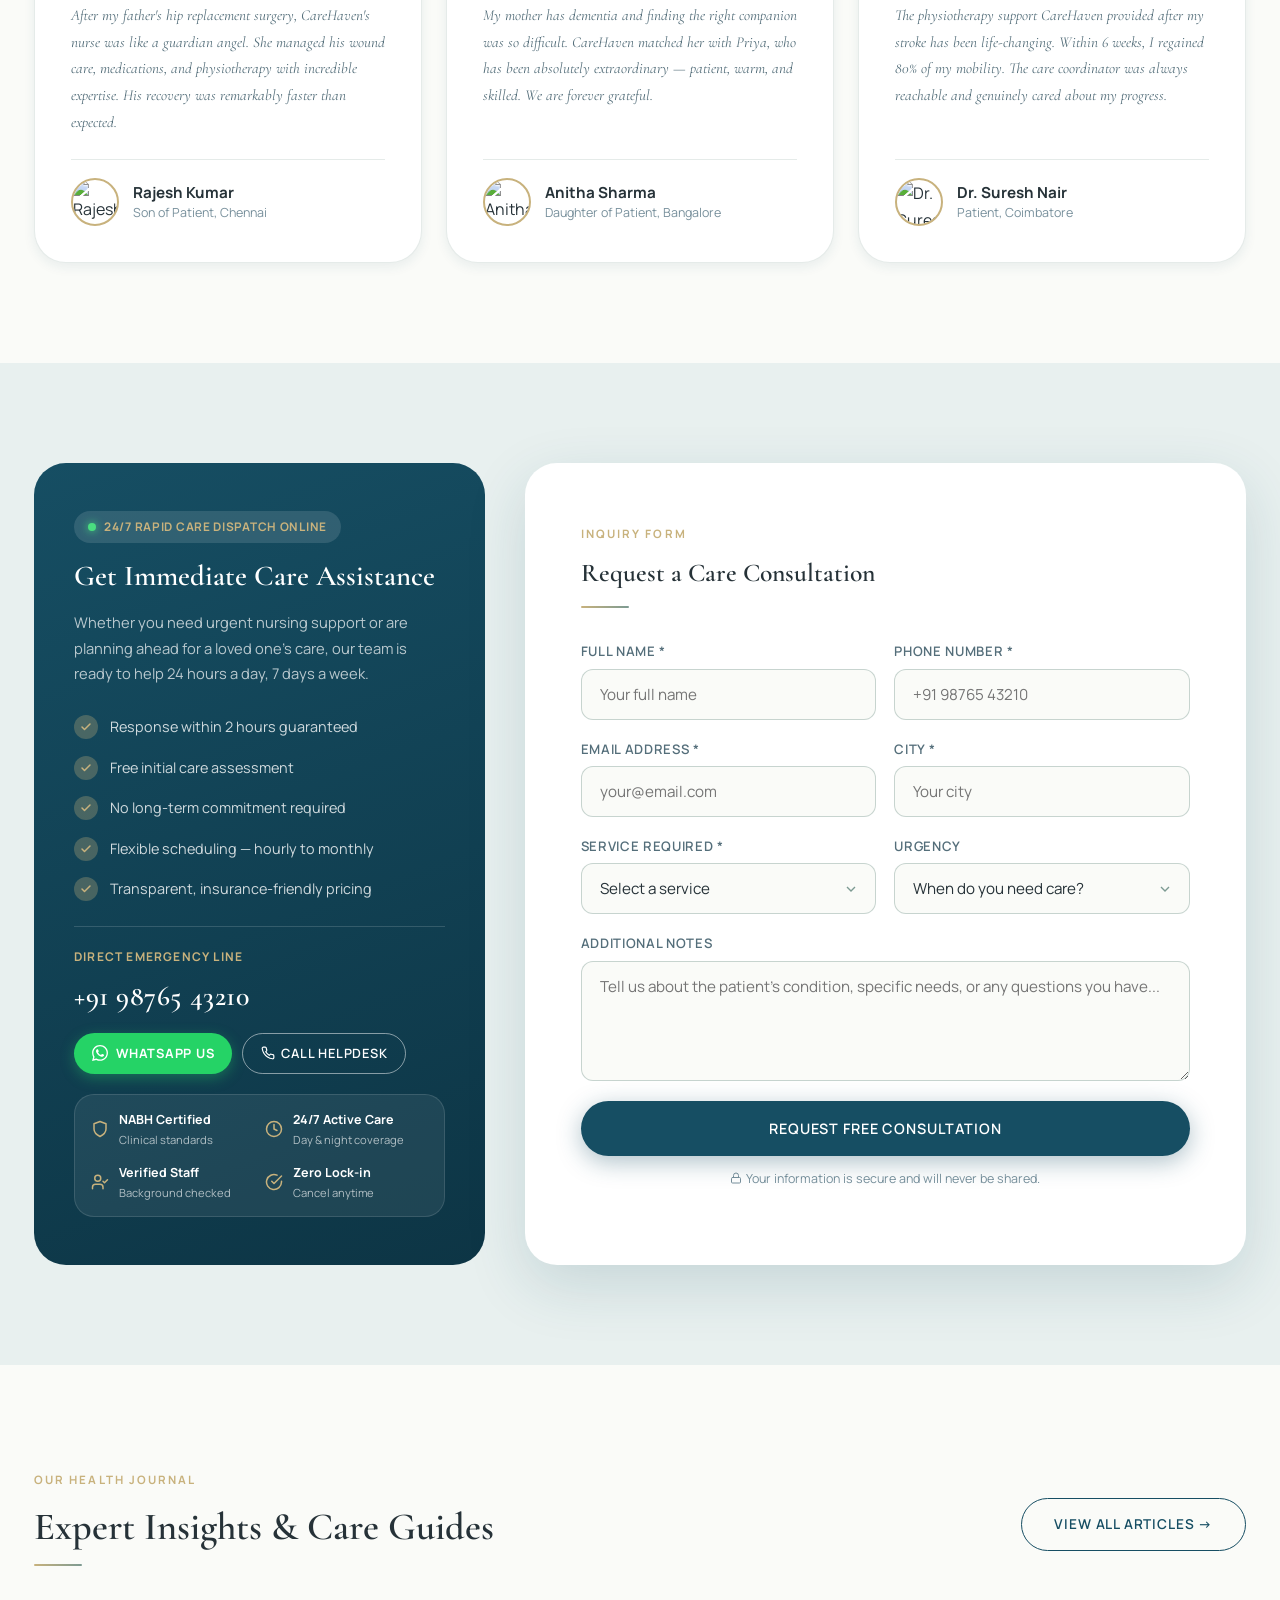
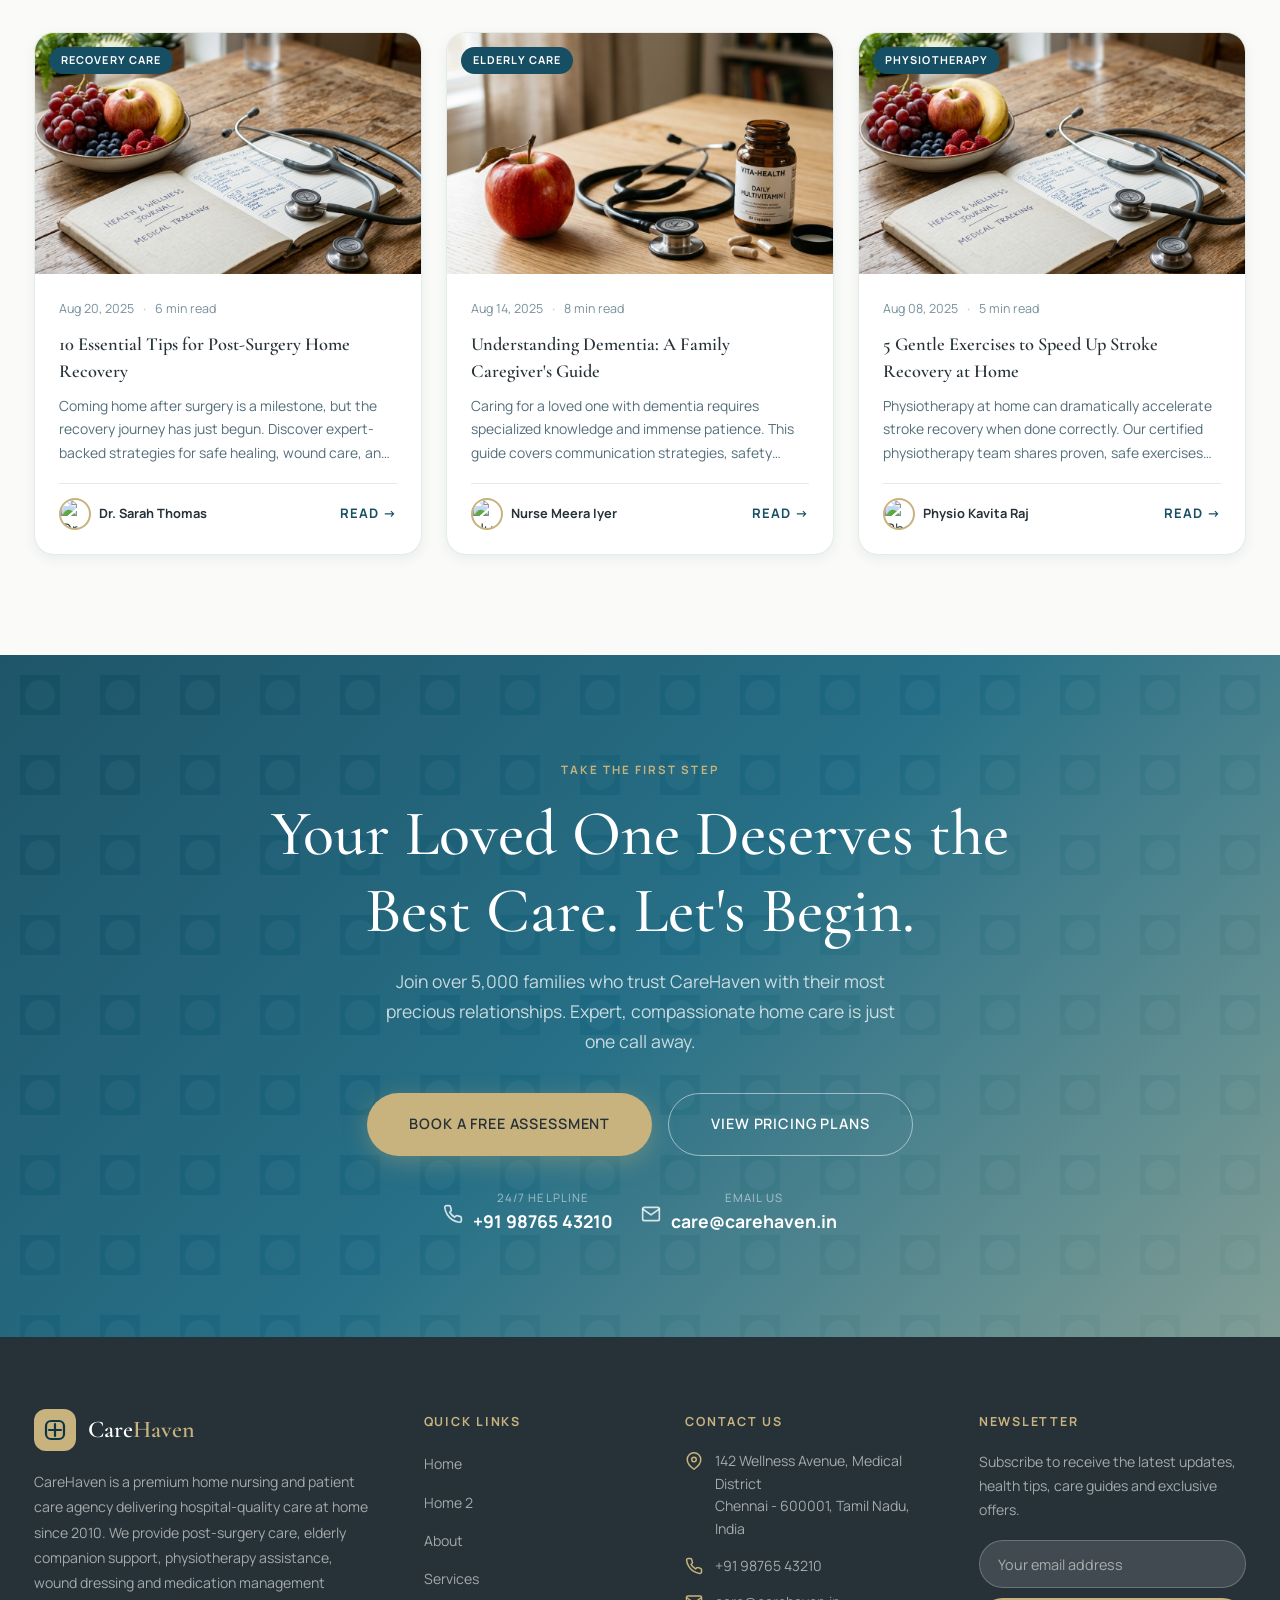
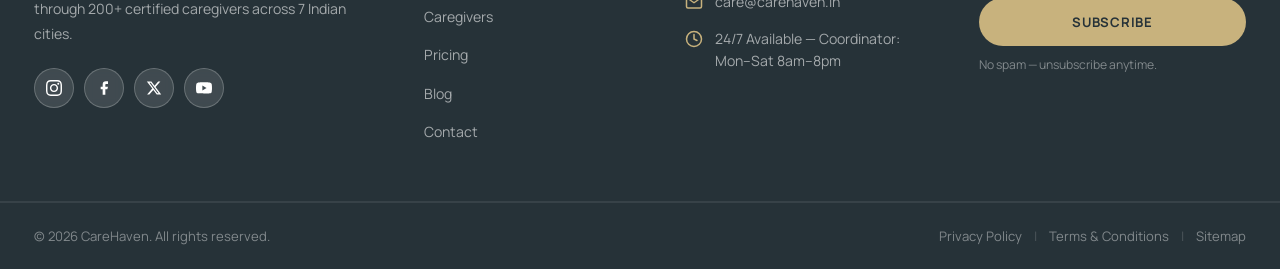
==== commit f4f43112: "res4" ====
--- a/index.html
+++ b/index.html
@@ -471,15 +471,15 @@
 <section class="hero" id="heroSlider">
   <div class="hero-bg">
     <div class="hero-slide-wrap active" id="slide1">
-      <img src="https://images.unsplash.com/photo-1576091160399-112ba8d25d1d?w=1800&auto=format&fit=crop&q=80" alt="Professional nurse caring for elderly patient at home" loading="eager">
+      <img src="images/index_hero.jpg" alt="Professional nurse caring for elderly patient at home" loading="eager">
       <div class="hero-gradient"></div>
     </div>
     <div class="hero-slide-wrap" id="slide2">
-      <img src="https://images.unsplash.com/photo-1559757175-5700dde675bc?w=1800&auto=format&fit=crop&q=80" alt="Home physiotherapy session with caregiver" loading="eager">
+      <img src="images/index_hero_2.jpg" alt="Home physiotherapy session with caregiver" loading="eager">
       <div class="hero-gradient"></div>
     </div>
     <div class="hero-slide-wrap" id="slide3">
-      <img src="https://images.unsplash.com/photo-1582750433449-648ed127bb54?w=1800&auto=format&fit=crop&q=80" alt="Nurse assisting post-surgery patient at home" loading="eager">
+      <img src="images/index_hero_3.jpg" alt="Nurse assisting post-surgery patient at home" loading="eager">
       <div class="hero-gradient"></div>
     </div>
   </div>
@@ -591,7 +591,7 @@
   <div class="container">
     <div style="display:grid;grid-template-columns:1fr 1fr;gap:72px;align-items:center;">
       <div class="why-image-col reveal">
-        <img src="https://images.unsplash.com/photo-1612349317150-e413f6a5b16d?w=800&auto=format&fit=crop&q=80" alt="Dedicated caregiver supporting elderly patient at home" data-zoom>
+        <img src="images/why_choose_us.jpg" alt="Dedicated caregiver supporting elderly patient at home" data-zoom>
         <div class="why-badge">
           <div class="why-badge-num">15+</div>
           <div class="why-badge-txt">Years of<br>Excellence</div>
@@ -976,7 +976,7 @@
     <div class="grid-3">
       <div class="blog-card reveal">
         <div class="blog-card-img">
-          <img src="https://images.unsplash.com/photo-1607990281513-2c110a25bd8c?w=800&auto=format&fit=crop&q=80" alt="Post-surgery recovery care at home guide">
+          <img src="images/health_journal.jpg" alt="Post-surgery recovery care at home guide">
           <span class="blog-category">Recovery Care</span>
         </div>
         <div class="blog-card-body">
@@ -998,7 +998,7 @@
       </div>
       <div class="blog-card reveal reveal-delay-1">
         <div class="blog-card-img">
-          <img src="https://images.unsplash.com/photo-1551884170-09fb70a3a2ed?w=800&auto=format&fit=crop&q=80" alt="Elderly care tips for family caregivers">
+          <img src="images/health_journal_2.jpg" alt="Elderly care tips for family caregivers">
           <span class="blog-category">Elderly Care</span>
         </div>
         <div class="blog-card-body">
@@ -1020,7 +1020,7 @@
       </div>
       <div class="blog-card reveal reveal-delay-2">
         <div class="blog-card-img">
-          <img src="https://images.unsplash.com/photo-1571019613454-1cb2f99b2d8b?w=800&auto=format&fit=crop&q=80" alt="Home physiotherapy exercises for seniors">
+          <img src="images/health_journal.jpg" alt="Home physiotherapy exercises for seniors">
           <span class="blog-category">Physiotherapy</span>
         </div>
         <div class="blog-card-body">
--- a/css/style.css
+++ b/css/style.css
@@ -627,6 +627,21 @@
 }
 .mobile-nav-link:hover { color: var(--teal); padding-left: 8px; }
 .mobile-nav .btn { width: 100%; justify-content: center; margin-top: 24px; }
+
+/* ─── Navbar when mobile menu is open ───
+   Transparent navbar sits above the light drawer (z-index) — white logo /
+   hamburger would vanish against it. Give navbar a solid surface + dark
+   brand while the drawer is open (mirrors .scrolled colors). */
+#navbar.menu-open { background: var(--bg-card); box-shadow: var(--shadow-sm); }
+#navbar.menu-open .nav-logo-text { color: var(--teal); }
+#navbar.menu-open .nav-link { color: var(--text-primary); }
+#navbar.menu-open .hamburger span { background: var(--text-primary); }
+#navbar.menu-open .nav-toggle-btn { color: var(--text-primary); border-color: var(--border-light); }
+[data-theme="dark"] #navbar.menu-open { background: rgba(13,27,33,0.98); border-bottom: 1px solid var(--border-light); }
+[data-theme="dark"] #navbar.menu-open .nav-logo-text { color: var(--white); }
+[data-theme="dark"] #navbar.menu-open .nav-link { color: rgba(255,255,255,0.88); }
+[data-theme="dark"] #navbar.menu-open .hamburger span { background: var(--champagne); }
+[data-theme="dark"] #navbar.menu-open .nav-toggle-btn { color: var(--champagne); border-color: rgba(200,178,125,0.35); }
 
 /* ─── Hero Slider Base ─── */
 .hero-slider {
@@ -2942,6 +2957,8 @@
   /* 8 nav links + CTA overflow ~976px containers → hamburger from 1024 */
   body .nav-menu { display: none; }
   body .hamburger { display: flex; }
+  /* Header "Book Now" hidden here — already inside the hamburger drawer */
+  body .nav-cta { display: none; }
   body .grid-3 { grid-template-columns: repeat(2, 1fr); }
   body aside[style*="position:sticky"] { position: static !important; }
   body iframe { max-width: 100%; }
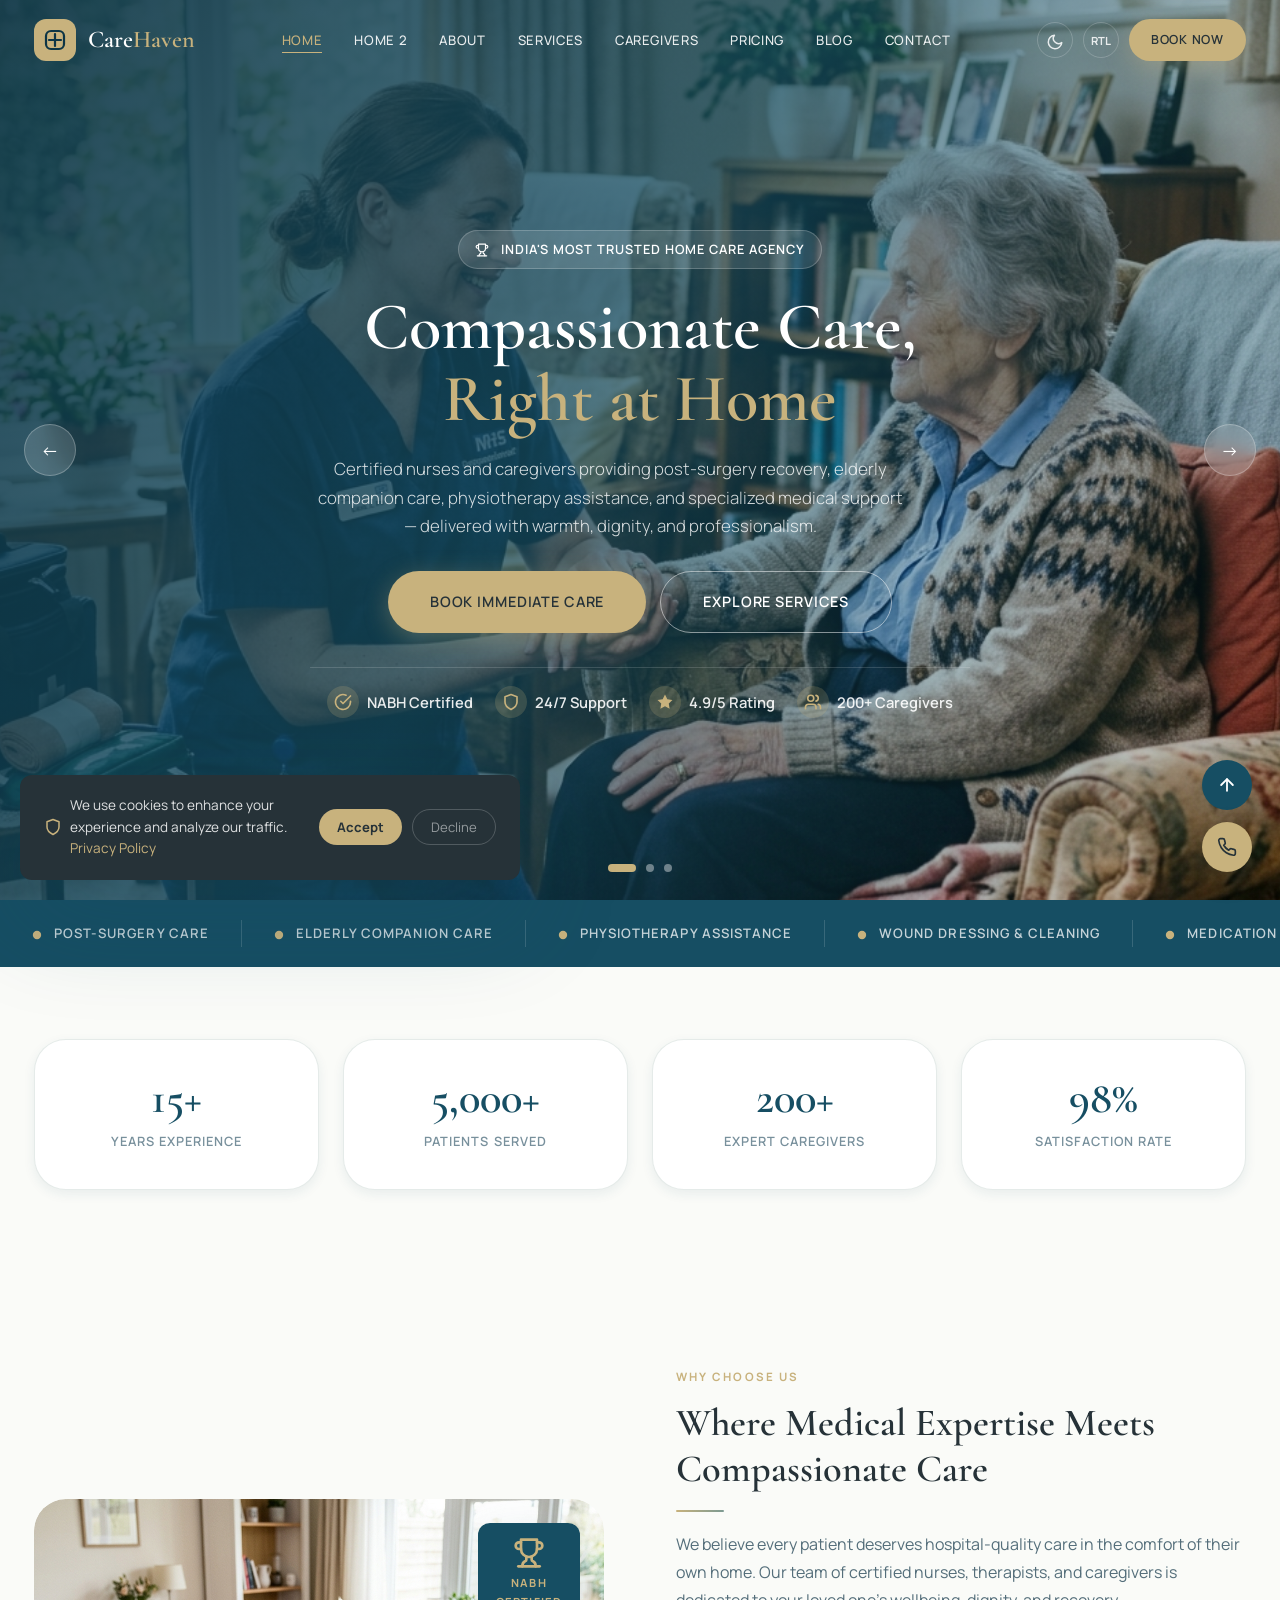
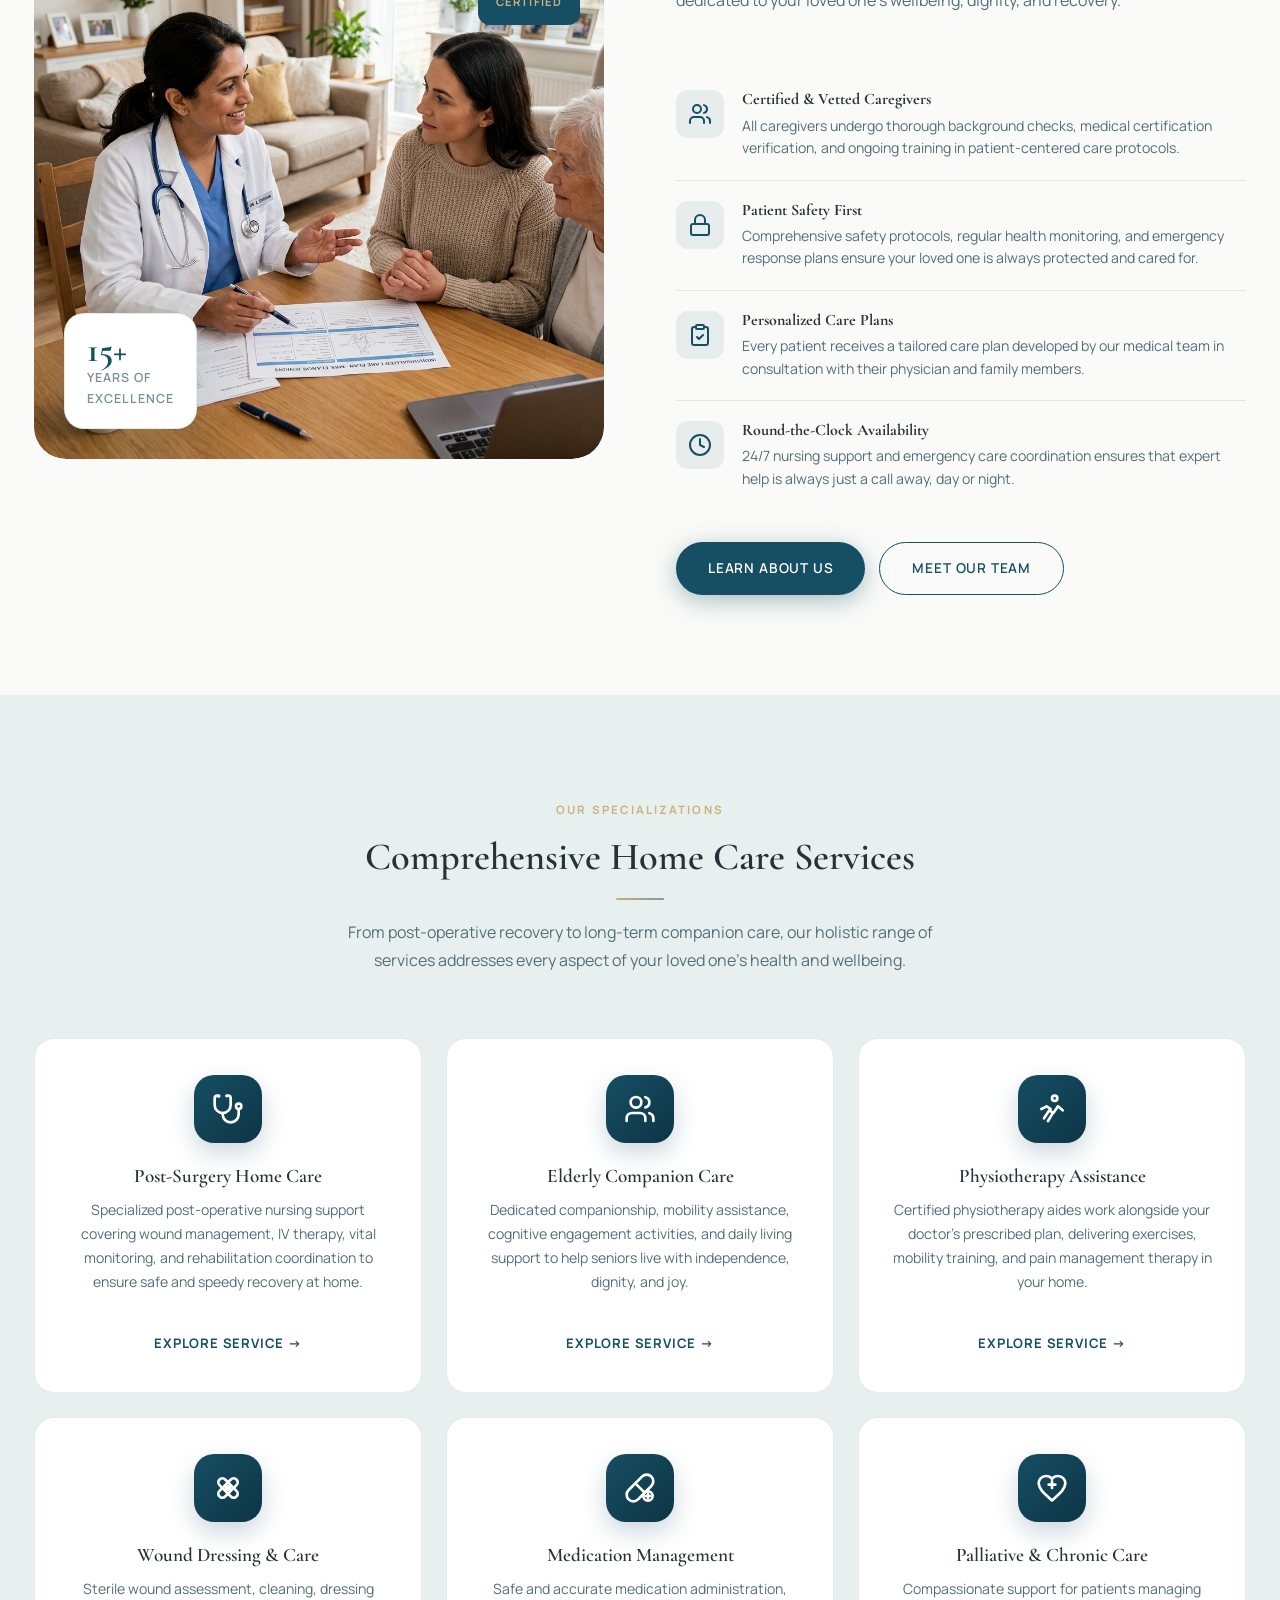
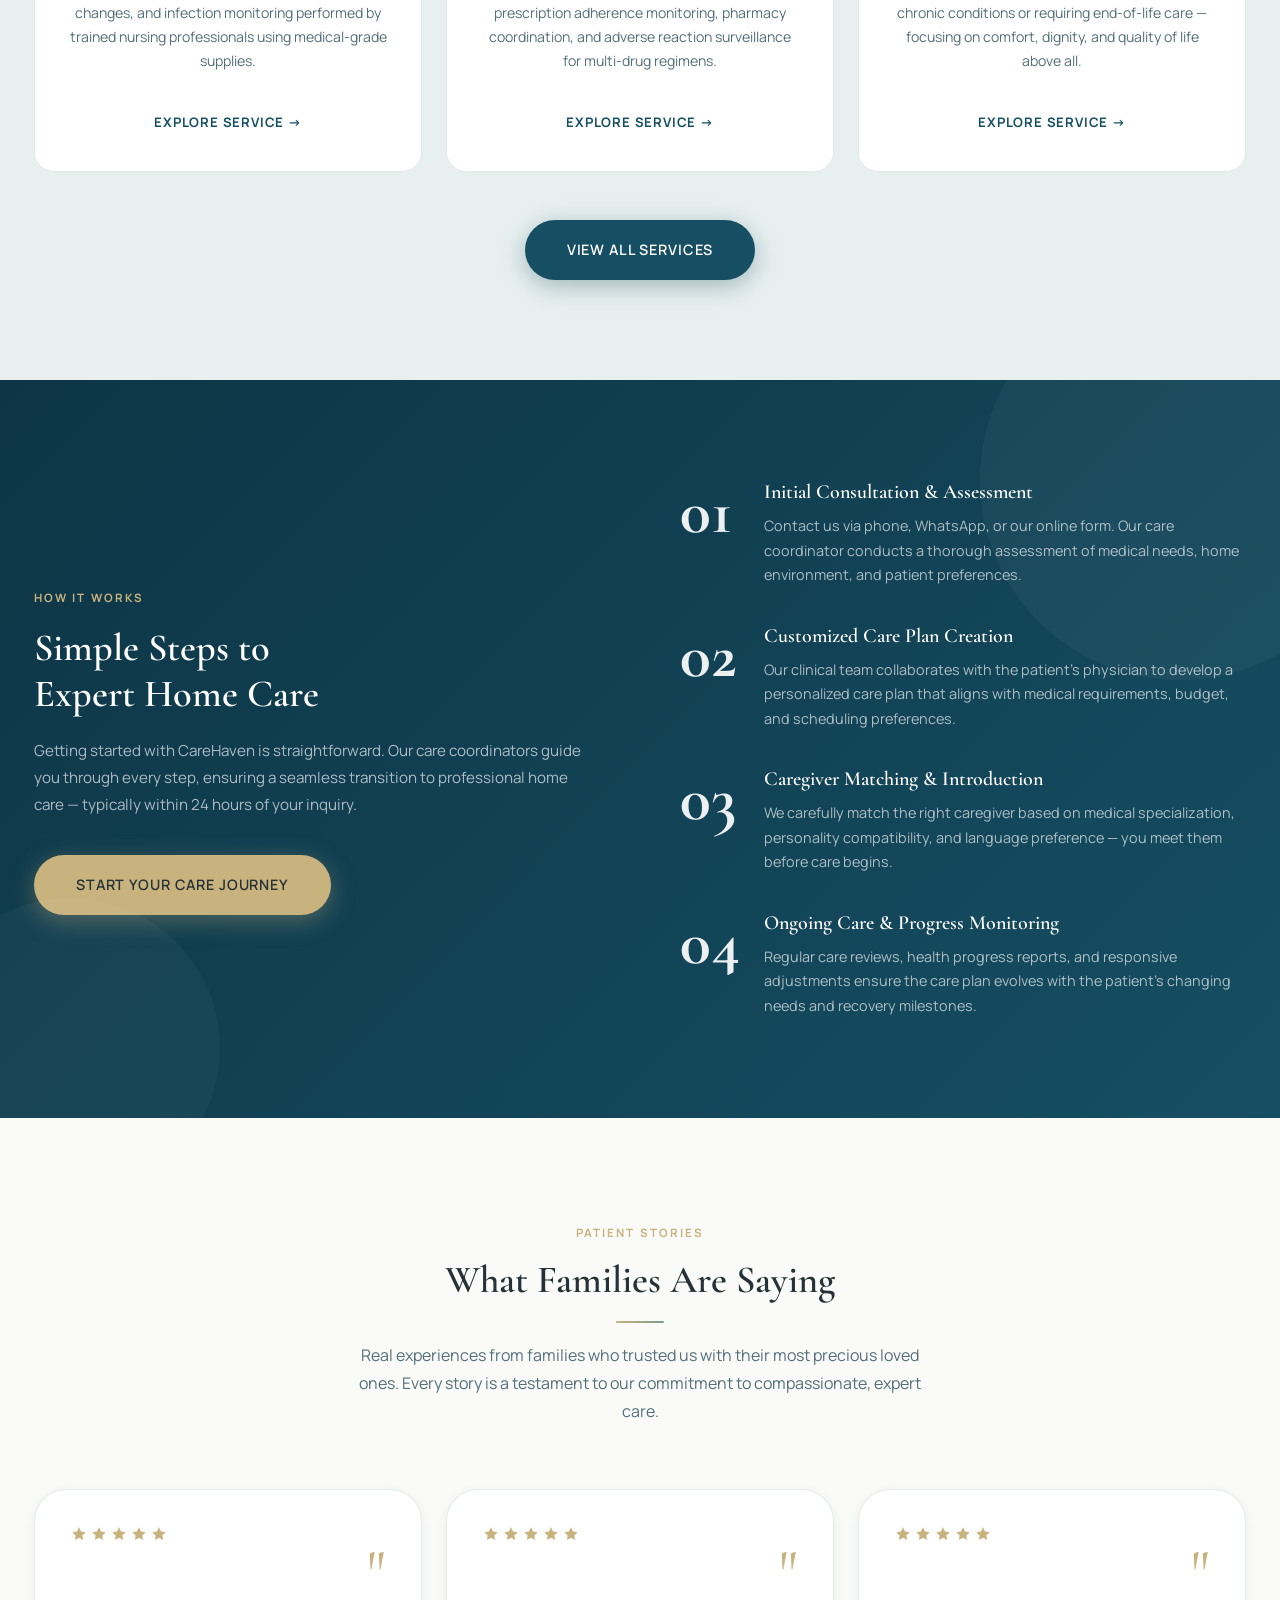
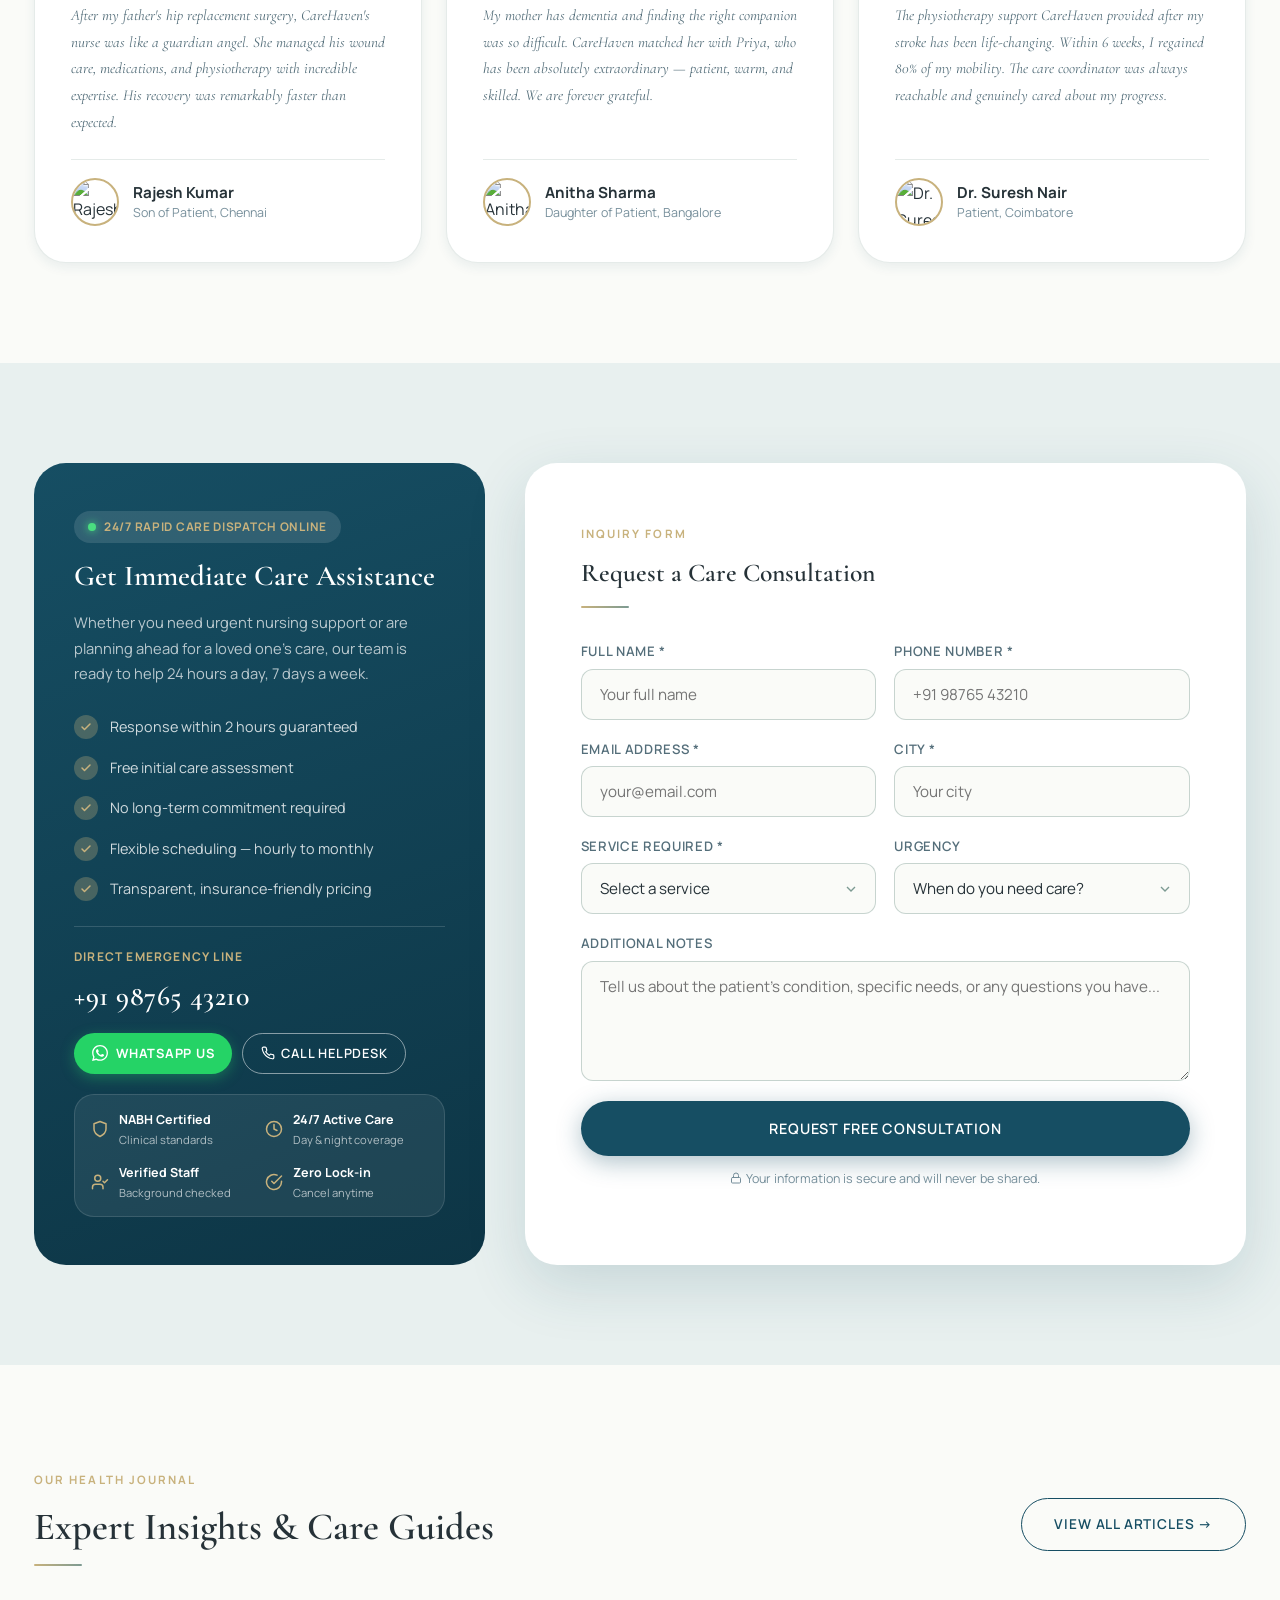
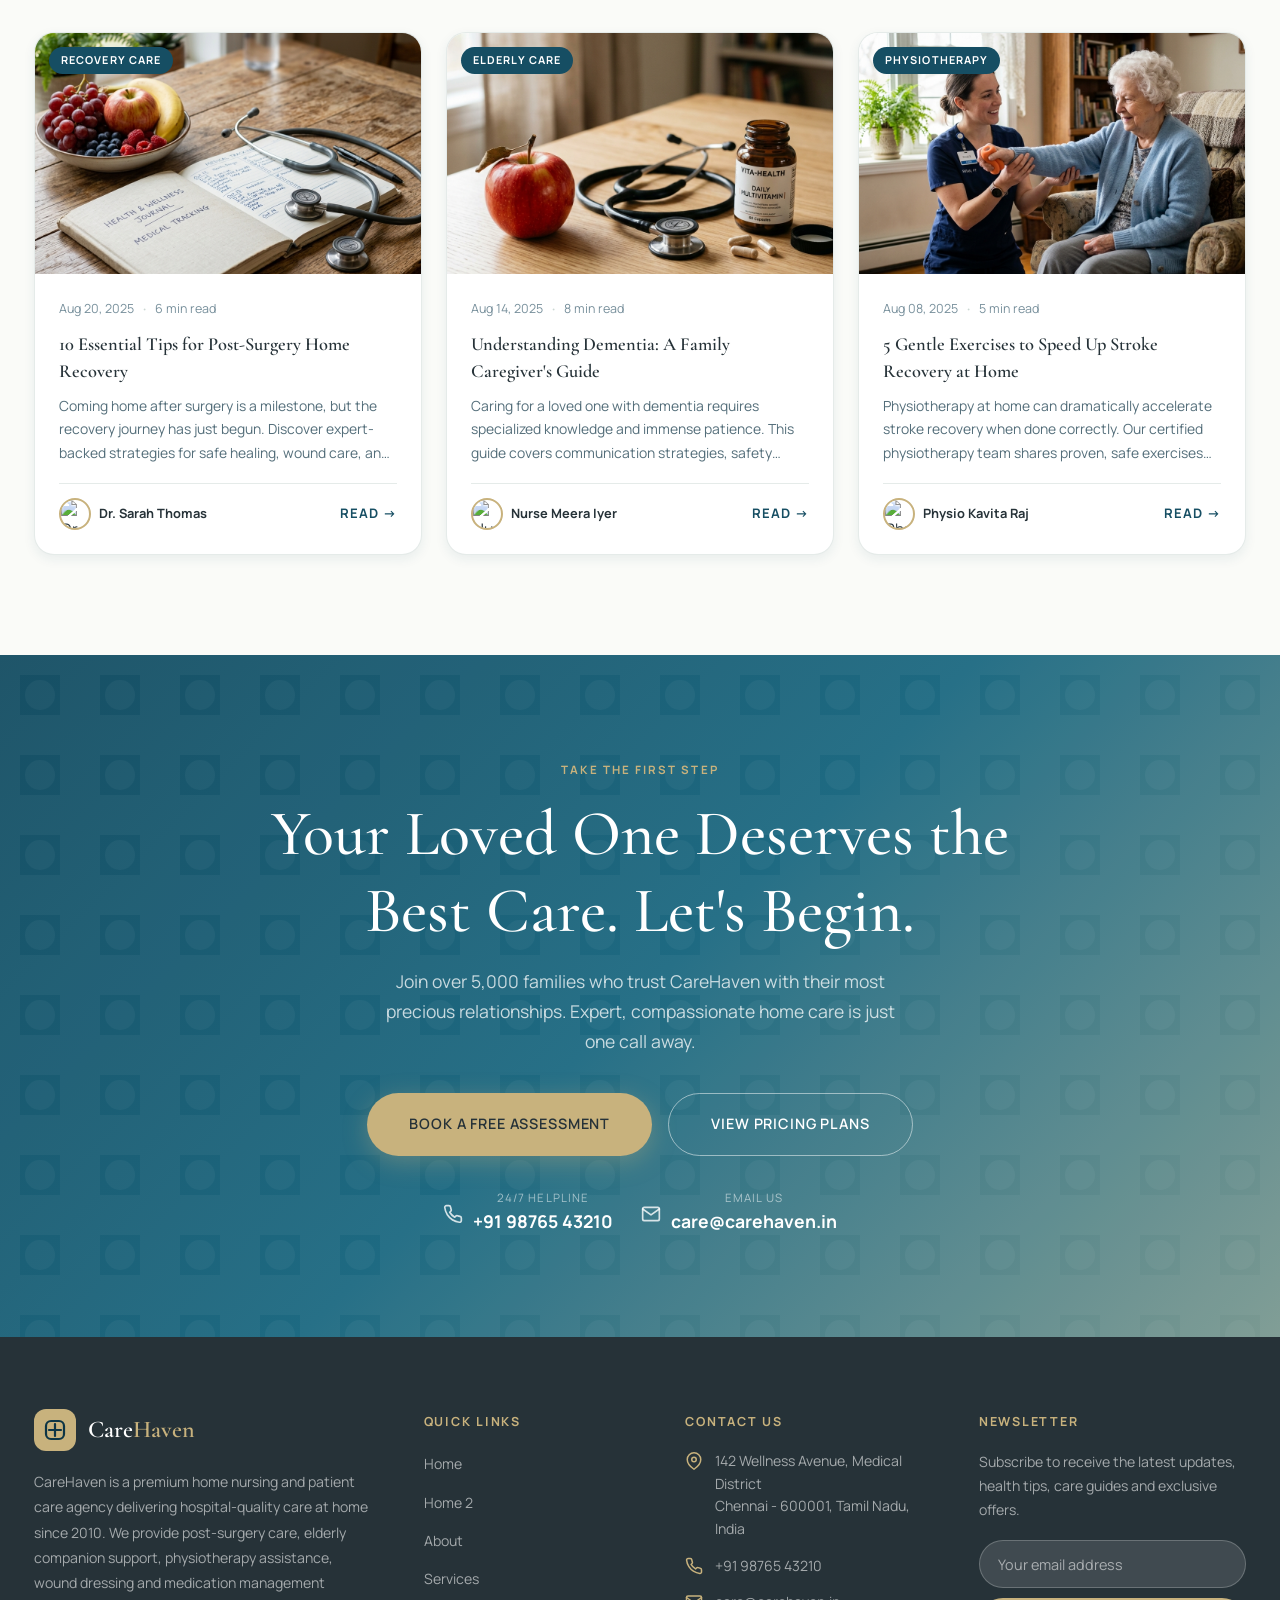
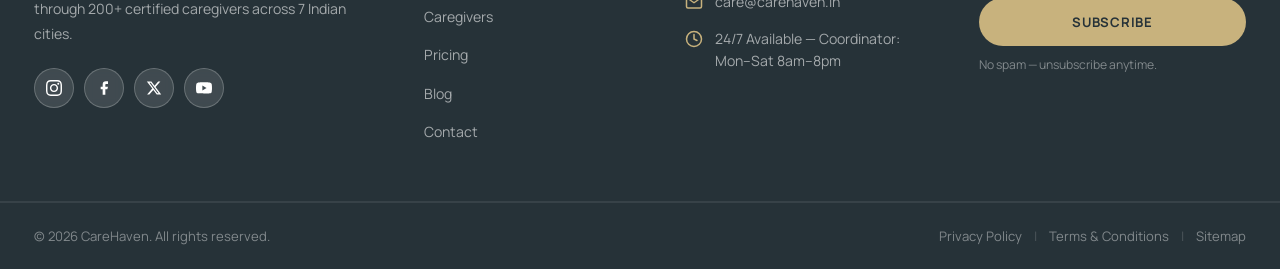
==== commit 363f2551: "images1" ====
--- a/index.html
+++ b/index.html
@@ -1020,7 +1020,7 @@
       </div>
       <div class="blog-card reveal reveal-delay-2">
         <div class="blog-card-img">
-          <img src="images/health_journal.jpg" alt="Home physiotherapy exercises for seniors">
+          <img src="images/stroke_recovery.jpg" alt="Home physiotherapy exercises for seniors">
           <span class="blog-category">Physiotherapy</span>
         </div>
         <div class="blog-card-body">
